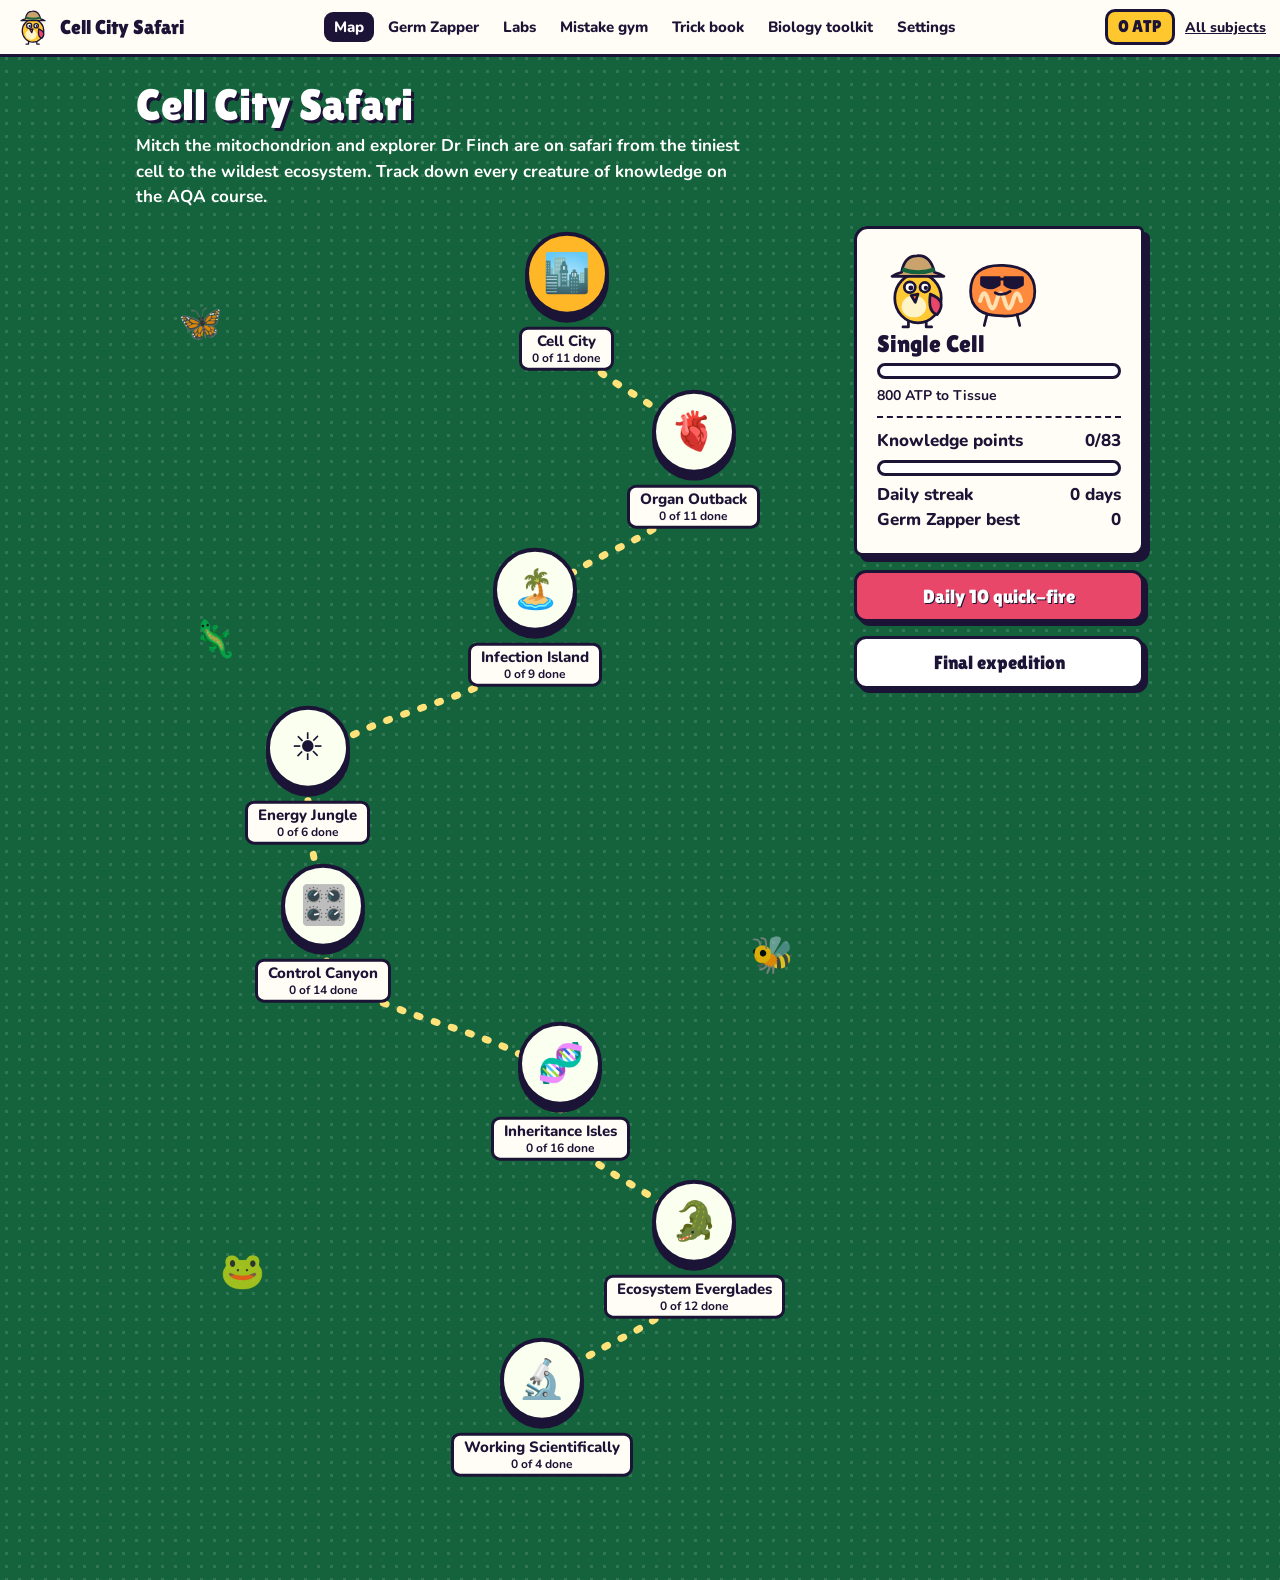
==== biology.html @ f31a61f0 "Add files via upload" ====
<!doctype html>
<html lang="en-GB">
<head>
<meta charset="utf-8">
<meta name="viewport" content="width=device-width,initial-scale=1">
<title>Cell City Safari | GCSE Biology</title>
<link rel="stylesheet" href="assets/game.css">
</head>
<body data-world="biology">
<noscript>This game needs JavaScript switched on.</noscript>
<script src="assets/characters.js"></script>
<script src="assets/engine.js"></script>
<script src="data/biology-config.js"></script>
<script src="data/biology-1.js"></script>
<script src="data/biology-2.js"></script>
<script src="data/biology-3.js"></script>
<script src="data/science-ws.js"></script>
<script src="data/biology-labs.js"></script>
<script>GAME.start();</script>
</body>
</html>
---- assets/game.css ----
/* GCSE Quest: comic-book look. Ink outlines, flat colour, halftone dots. */
@font-face{font-family:"Lilita One";src:url(fonts/lilita.woff2) format("woff2");font-display:swap}
@font-face{font-family:"Patrick Hand";src:url(fonts/patrick.woff2) format("woff2");font-display:swap}
@font-face{font-family:"Nunito";src:url(fonts/nunito.woff2) format("woff2");font-weight:200 1000;font-display:swap}

:root{
  --ink:#1c1436; --paper:#fffdf5; --good:#17a862; --bad:#e23a4e; --gold:#ffc72e;
  --sky:#0a4d68; --sky2:#0e7c86; --accent:#ff6b4a; --accent2:#ffd98e; --dots:rgba(255,255,255,.13); --panel:#fff4d6; --path:#fff4d6; --on-sky:#fff;
  --display:"Lilita One","Trebuchet MS",sans-serif; --hand:"Patrick Hand","Comic Sans MS",cursive; --body:"Nunito","Segoe UI",system-ui,sans-serif;
  --line:3px solid var(--ink);
}
body[data-world=maths]{--sky:#0a4d68;--sky2:#0e7c86;--accent:#ff6b4a;--accent2:#ffd98e;--panel:#fff4d6;--path:#fff4d6}
body[data-world=physics]{--sky:#1b1464;--sky2:#3d2bb0;--accent:#ff5da2;--accent2:#29e7cd;--panel:#eef3ff;--path:#ffd23f;--dots:rgba(255,255,255,.1)}
body[data-world=chemistry]{--sky:#3a1c5c;--sky2:#6a2d8f;--accent:#ff5da2;--accent2:#b8f03c;--panel:#f6ffe6;--path:#b8f03c}
body[data-world=biology]{--sky:#14633c;--sky2:#2b8f4e;--accent:#e8476a;--accent2:#ffb627;--panel:#fbfff0;--path:#ffe27a}

*{box-sizing:border-box}
html{-webkit-text-size-adjust:100%}
body{margin:0;font-family:var(--body);color:var(--ink);font-size:17px;line-height:1.5;min-height:100vh;
  background-color:var(--sky);
  background-image:radial-gradient(var(--dots) 1.6px,transparent 1.8px);background-size:13px 13px}
h1,h2,h3{font-family:var(--display);font-weight:400;line-height:1.1;margin:0}
button,input,select{font:inherit;color:inherit}
button{cursor:pointer}
a{color:inherit}
:focus-visible{outline:4px solid #2c7be5;outline-offset:3px}
sub,sup{line-height:0}

/* top bar */
.bar{position:sticky;top:0;z-index:30;background:var(--paper);border-bottom:var(--line);display:flex;align-items:center;gap:10px;padding:8px 14px;flex-wrap:wrap}
.bar .home{font-family:var(--display);font-size:20px;text-decoration:none;display:flex;gap:8px;align-items:center;white-space:nowrap}
.bar .home svg{width:38px;height:38px}
.bar nav{display:flex;gap:4px;flex-wrap:wrap;flex:1;justify-content:center}
.bar nav a{text-decoration:none;padding:4px 10px;border-radius:9px;font-weight:800;font-size:15px;position:relative}
.bar nav a:hover{background:var(--accent2)}
.bar nav a.on{background:var(--ink);color:#fff}
.count{background:var(--bad);color:#fff;border-radius:99px;font-size:12px;padding:0 6px;margin-left:4px}
.wallet{font-family:var(--display);font-size:17px;background:var(--gold);border:var(--line);border-radius:10px;padding:2px 10px;white-space:nowrap}
.exit{font-weight:800;font-size:14px;white-space:nowrap}

.wrap{max-width:1040px;margin:0 auto;padding:18px 16px 70px}
.sheet{background:var(--paper);border:var(--line);box-shadow:6px 6px 0 var(--ink);border-radius:14px 6px 12px 8px;padding:20px}
.sheet + .sheet{margin-top:18px}
.title{color:var(--on-sky);font-size:clamp(28px,5vw,44px);text-shadow:3px 3px 0 var(--ink);margin:6px 0 4px}
.lead{color:var(--on-sky);font-weight:700;margin:0 0 16px;max-width:62ch}

.btn{font-family:var(--display);font-size:19px;background:var(--accent);color:#fff;border:var(--line);border-radius:12px;padding:9px 20px;box-shadow:4px 4px 0 var(--ink);text-decoration:none;display:inline-block;text-shadow:1px 1px 0 var(--ink)}
.btn:hover{transform:translate(-1px,-1px);box-shadow:5px 5px 0 var(--ink)}
.btn:active{transform:translate(3px,3px);box-shadow:1px 1px 0 var(--ink)}
.btn.alt{background:#fff;color:var(--ink);text-shadow:none}
.btn.small{font-size:16px;padding:5px 14px;box-shadow:3px 3px 0 var(--ink)}
.row{display:flex;gap:12px;flex-wrap:wrap;align-items:center}

/* map */
.mapgrid{display:grid;grid-template-columns:minmax(0,1fr) 290px;gap:20px;align-items:start}
.side{position:sticky;top:76px;display:grid;gap:14px}
.mascots{display:flex;align-items:flex-end;gap:2px}
.mascots svg{width:82px;height:82px}
.rankbar{height:16px;border:var(--line);border-radius:9px;background:#fff;overflow:hidden;margin:6px 0}
.rankbar i{display:block;height:100%;background:var(--accent)}
.statline{display:flex;justify-content:space-between;font-weight:800;gap:10px}
.trail{position:relative}
.trail svg.road{position:absolute;inset:0;width:100%;height:100%;pointer-events:none}
.road path{fill:none;stroke:var(--path);stroke-width:7;stroke-dasharray:3 15;stroke-linecap:round}
.stop{position:absolute;transform:translate(-50%,-50%);display:flex;flex-direction:column;align-items:center;text-decoration:none;width:230px;text-align:center}
.coin{width:84px;height:84px;border-radius:50%;border:4px solid var(--ink);background:var(--panel);display:grid;place-items:center;font-size:38px;box-shadow:0 7px 0 var(--ink);line-height:1}
.stop:hover .coin{transform:translateY(-3px)}
.stop.done .coin{background:var(--gold)}
.stop.next .coin{background:var(--accent2);animation:pulse 1.6s infinite}
.stop.boss .coin{background:var(--accent);width:100px;height:100px;font-size:46px}
@keyframes pulse{50%{transform:scale(1.08)}}
.stop .lab{margin-top:11px;background:var(--paper);border:var(--line);border-radius:9px;padding:2px 10px;font-weight:800;font-size:15px;line-height:1.25}
.stop .lab small{display:block;font-weight:700;font-size:12px}
.stars{color:#c98b00;letter-spacing:1px;font-size:14px;white-space:nowrap}
.decor{position:absolute;font-size:36px;pointer-events:none;opacity:.85}
.tag{display:inline-block;font-size:12px;font-weight:800;border:2px solid var(--ink);border-radius:6px;padding:0 6px;margin:0 3px 0 0;background:#fff;line-height:1.5}
.tag.h{background:#ffd23f}.tag.s{background:#9ee7ff}.tag.r{background:#ffc2dc}

/* comic reader */
.comic{display:grid;gap:14px}
.cpanel{background:var(--panel);border:4px solid var(--ink);box-shadow:5px 5px 0 var(--ink);border-radius:6px 16px 8px 14px;padding:12px;display:flex;gap:10px;align-items:flex-end;
  background-image:radial-gradient(rgba(28,20,54,.09) 1.4px,transparent 1.6px);background-size:9px 9px;animation:pop .22s ease-out}
.cpanel.right{flex-direction:row-reverse}
.cpanel svg.char,.cpanel .char svg{width:88px;height:88px;flex:none}
.char{flex:none;text-align:center;font-family:var(--hand);font-size:14px;line-height:1.1;width:92px}
.bubble{position:relative;flex:1;background:#fff;border:3px solid var(--ink);border-radius:20px;padding:10px 15px;font-family:var(--hand);font-size:22px;line-height:1.28;margin-bottom:20px;min-width:0}
.bubble:after{content:"";position:absolute;left:-14px;bottom:10px;width:20px;height:18px;background:#fff;border-left:3px solid var(--ink);border-bottom:3px solid var(--ink);transform:skewY(30deg) rotate(8deg);border-radius:0 0 0 6px}
.right .bubble:after{left:auto;right:-14px;transform:scaleX(-1) skewY(30deg) rotate(8deg)}
.cpanel.diagram{display:block;background:#fff;text-align:center}
.cpanel.diagram svg{max-width:100%;height:auto;max-height:380px}
.trick{background:var(--accent2);border:4px dashed var(--ink);border-radius:18px;padding:14px 18px;transform:rotate(-.6deg);animation:pop .22s ease-out}
.trick h3{font-size:22px;margin-bottom:4px}
.trick p{margin:0;font-family:var(--hand);font-size:24px;line-height:1.25}
@keyframes pop{from{transform:scale(.94);opacity:0}to{opacity:1}}
.crumbs{color:var(--on-sky);font-weight:800;margin-bottom:6px}
.crumbs a{color:var(--on-sky)}

/* battle */
.arena{display:grid;gap:14px}
.hud{display:flex;justify-content:space-between;align-items:center;gap:10px;flex-wrap:wrap;background:var(--paper);border:var(--line);border-radius:12px;padding:6px 14px;font-weight:800}
.hearts{font-size:22px;letter-spacing:1px;line-height:1}
.combo{font-family:var(--display);color:var(--accent);font-size:19px}
.stage{position:relative;display:flex;justify-content:space-between;align-items:flex-end;padding:8px 20px 8px;border:4px solid var(--ink);border-radius:14px;background:linear-gradient(var(--sky2),var(--sky2) 64%,var(--accent2) 64%);height:150px;overflow:hidden}
.stage svg{width:112px;height:112px}
.hpwrap{position:absolute;right:150px;top:12px;left:150px}
.hpname{font-family:var(--display);color:#fff;text-shadow:2px 2px 0 var(--ink);font-size:17px;text-align:center;white-space:nowrap;overflow:hidden;text-overflow:ellipsis}
.hp{height:14px;background:#fff;border:3px solid var(--ink);border-radius:8px;overflow:hidden}
.hp i{display:block;height:100%;background:var(--bad);transition:width .3s}
.hit{animation:hit .4s}.lunge{animation:lunge .35s}.sad{animation:sad .5s}
@keyframes hit{20%{transform:translateX(12px) rotate(8deg)}60%{transform:translateX(-7px) rotate(-5deg)}}
@keyframes lunge{40%{transform:translateX(60px) scale(1.1)}}
@keyframes sad{30%{transform:translateX(-10px) rotate(-8deg)}70%{transform:translateX(5px)}}
.pow{position:absolute;left:58%;top:30%;font-family:var(--display);color:#fff;background:var(--bad);border:3px solid var(--ink);padding:2px 12px;font-size:26px;transform:rotate(-8deg);animation:boom .6s forwards;clip-path:polygon(0 12%,12% 0,30% 10%,50% 0,70% 8%,92% 0,100% 30%,92% 55%,100% 90%,75% 86%,50% 100%,30% 88%,6% 100%,10% 60%)}
@keyframes boom{from{transform:scale(.4) rotate(-14deg)}40%{transform:scale(1.15) rotate(-6deg)}to{opacity:0;transform:scale(1.1) rotate(-6deg)}}

.qbox{background:var(--paper);border:4px solid var(--ink);box-shadow:5px 5px 0 var(--ink);border-radius:14px;padding:16px}
.prompt{font-weight:800;font-size:20px;line-height:1.35;margin:0 0 12px}
.choices{display:grid;grid-template-columns:1fr 1fr;gap:10px}
.choice{background:#fff;border:var(--line);border-radius:12px;padding:10px 12px;text-align:left;font-weight:700;box-shadow:3px 3px 0 var(--ink);display:flex;gap:9px;align-items:flex-start;min-height:52px}
.choice:hover:not(:disabled){background:var(--accent2)}
.choice:disabled{cursor:default;opacity:.65}
.choice .kb{font-family:var(--display);font-size:14px;background:var(--ink);color:#fff;border-radius:5px;padding:0 6px;flex:none;margin-top:2px}
.choice.right{background:#b8f2cf;opacity:1}.choice.wrong{background:#ffc4cb;opacity:1}
.feedback{margin-top:12px;border-radius:10px;border:var(--line);padding:10px 14px;display:flex;justify-content:space-between;gap:14px;align-items:center;flex-wrap:wrap}
.feedback.ok{background:#d6f8e3}.feedback.no{background:#ffe1e4}
.feedback p{margin:0;flex:1 1 280px}
.feedback b{font-family:var(--display);font-weight:400;font-size:19px;display:block}
.typed{display:flex;gap:8px;align-items:center;flex-wrap:wrap}
.typed input{border:var(--line);border-radius:10px;padding:8px 12px;width:210px;font-weight:800;font-size:20px;background:#fff}
.unit{font-weight:800}
.pairs{display:grid;grid-template-columns:1fr 1fr;gap:10px}
.pairs>div{display:grid;gap:8px;align-content:start}
.tile{background:#fff;border:var(--line);border-radius:10px;padding:8px 11px;font-weight:700;text-align:left;box-shadow:2px 2px 0 var(--ink);min-height:44px}
.tile.sel{background:var(--accent2)}.tile.done{background:#b8f2cf;box-shadow:none;opacity:.7}.tile.oops{animation:sad .4s;background:#ffc4cb}
.bins{display:grid;gap:10px;grid-template-columns:repeat(auto-fit,minmax(130px,1fr))}
.bin{background:var(--panel);border:var(--line);border-radius:12px;padding:10px;font-family:var(--display);font-size:17px;min-height:68px;text-align:center}
.bin:hover{background:var(--accent2)}
.bin small{display:block;font-family:var(--body);font-weight:700;font-size:13px}
.item{font-family:var(--hand);font-size:26px;text-align:center;padding:9px;background:#fff;border:3px dashed var(--ink);border-radius:12px;margin-bottom:12px;animation:pop .2s}
.ordered{min-height:42px;display:grid;gap:5px;margin-bottom:10px;counter-reset:n}
.ordered div{background:#b8f2cf;border:2px solid var(--ink);border-radius:8px;padding:3px 10px;font-weight:700;counter-increment:n}
.ordered div:before{content:counter(n) ". ";font-weight:900}

/* results */
.result{text-align:center}
.bigstars{font-size:58px;letter-spacing:6px;line-height:1.1;color:#e0a100;-webkit-text-stroke:2px var(--ink)}
.bigstars .off{color:#e7e2d0}

/* arcade */
.field{position:relative;height:440px;border:4px solid var(--ink);border-radius:14px;overflow:hidden;background:linear-gradient(var(--sky2),var(--sky));touch-action:manipulation}
.sprite{position:absolute;background:var(--paper);border:var(--line);border-radius:14px;padding:5px 10px;font-weight:800;font-size:15px;line-height:1.2;box-shadow:3px 3px 0 var(--ink);display:flex;gap:6px;align-items:center;max-width:280px;text-align:left}
.sprite i{font-style:normal;font-size:24px}
.sprite:hover{background:var(--accent2)}
.sprite .kb{font-family:var(--display);font-size:13px;background:var(--ink);color:#fff;border-radius:5px;padding:0 5px}
.aprompt{font-weight:800;font-size:19px;line-height:1.3;background:var(--paper);border:4px solid var(--ink);border-radius:12px;padding:10px 14px;min-height:64px}

/* lists */
.grid2{display:grid;grid-template-columns:repeat(auto-fill,minmax(280px,1fr));gap:16px}
.card{background:var(--paper);border:var(--line);box-shadow:4px 4px 0 var(--ink);border-radius:12px 5px 12px 7px;padding:14px;display:block;text-decoration:none}
a.card:hover{background:var(--accent2)}
.card h3{font-size:21px;margin-bottom:3px}
.card p{margin:0;font-size:15px;font-weight:600}
.card .ic{font-size:34px;line-height:1.1}
table.eq{width:100%;border-collapse:collapse;margin:8px 0 14px;font-size:16px}
table.eq td,table.eq th{border-bottom:2px solid var(--ink);padding:6px 8px;text-align:left;vertical-align:top}
.formula{font-weight:900;font-size:17px;white-space:normal}
.note{background:var(--accent2);border:var(--line);border-radius:10px;padding:9px 14px;font-weight:700;margin-bottom:14px}
.album{display:grid;gap:10px;grid-template-columns:repeat(auto-fill,minmax(250px,1fr));margin:10px 0 22px}
.sticker{background:var(--accent2);border:3px dashed var(--ink);border-radius:14px;padding:8px 12px}
.sticker b{display:block;font-size:14px}
.sticker span{font-family:var(--hand);font-size:20px;line-height:1.2;display:block}
.sticker.locked{background:#eee;opacity:.75}
fieldset{border:var(--line);border-radius:12px;margin:0 0 14px;padding:10px 14px}
legend{font-family:var(--display);font-size:19px;padding:0 6px}
.radio{display:block;font-weight:700;padding:3px 0}
textarea{width:100%;height:90px;border:var(--line);border-radius:10px;padding:8px;font-size:13px}

/* labs */
.labbox{display:grid;gap:14px}
.labview{background:#fff;border:var(--line);border-radius:12px;padding:10px;text-align:center;overflow:hidden}
.labview svg{max-width:100%;height:auto}
.slider{display:grid;grid-template-columns:150px 1fr 80px;gap:10px;align-items:center;font-weight:800}
.slider input{width:100%;accent-color:var(--accent)}
.goal{background:var(--accent2);border:var(--line);border-radius:12px;padding:9px 14px;font-weight:800}
.readout{font-family:var(--display);font-size:24px}

/* hub */
.hub{background:var(--ink);min-height:100vh;background-image:none;padding:0}
.hubhead{padding:26px 22px 14px;color:#fff;max-width:1180px;margin:0 auto;display:flex;justify-content:space-between;gap:20px;flex-wrap:wrap;align-items:flex-end}
.hubhead h1{font-size:clamp(46px,9vw,92px);color:var(--gold);text-shadow:5px 5px 0 #e23a4e}
.hubhead p{margin:6px 0 0;font-weight:700;max-width:50ch;font-size:18px}
.spread{max-width:1180px;margin:0 auto;padding:6px 18px 30px;display:grid;grid-template-columns:1fr 1fr;gap:16px}
.world{position:relative;display:flex;flex-direction:column;justify-content:space-between;min-height:320px;padding:20px;border:5px solid #fff;text-decoration:none;color:#fff;overflow:hidden;
  background-image:radial-gradient(rgba(255,255,255,.14) 1.8px,transparent 2px);background-size:14px 14px}
.world:nth-child(1){background-color:#0e7c86;clip-path:polygon(0 0,100% 0,98% 100%,0 97%)}
.world:nth-child(2){background-color:#3d2bb0;clip-path:polygon(2% 0,100% 2%,100% 100%,0 100%)}
.world:nth-child(3){background-color:#6a2d8f;clip-path:polygon(0 3%,98% 0,100% 100%,0 100%)}
.world:nth-child(4){background-color:#2b8f4e;clip-path:polygon(0 0,100% 3%,100% 100%,2% 100%)}
.world:hover .pair{transform:scale(1.05) rotate(-1deg)}
.world.soon{opacity:.72}
.world:focus-visible{outline-offset:-10px;outline-color:var(--gold)}
.world h2{font-size:clamp(30px,4.5vw,46px);text-shadow:3px 3px 0 var(--ink)}
.world .sub{font-family:var(--hand);font-size:23px;line-height:1.2;margin:6px 0 0;max-width:26ch}
.pair{position:absolute;right:12px;bottom:60px;display:flex;align-items:flex-end;transition:transform .15s}
.pair svg{width:clamp(96px,14vw,150px);height:clamp(96px,14vw,150px)}
.wstat{display:flex;gap:14px;font-weight:800;align-items:center;position:relative;flex-wrap:wrap}
.wbar{height:13px;flex:1 1 130px;max-width:230px;background:#fff;border:3px solid var(--ink);border-radius:8px;overflow:hidden}
.wbar i{display:block;height:100%;background:var(--gold)}
.hubfoot{max-width:1180px;margin:0 auto;padding:0 22px 34px;color:#fff;font-weight:600;font-size:15px}
.hubfoot h2{color:var(--gold);font-size:26px;margin:0 0 6px}
.hubfoot ul{margin:6px 0;padding-left:20px;max-width:70ch}

@media (max-width:820px){
  .mapgrid{grid-template-columns:1fr}.side{position:static;grid-row:1;grid-template-columns:1fr 1fr}.side .sheet{grid-column:1/3;padding:12px 14px}.side .mascots{display:none}.side .btn{font-size:16px;padding:8px 6px}
  .stop{width:170px}.coin{width:68px;height:68px;font-size:30px}.stop.boss .coin{width:84px;height:84px;font-size:38px}
  .stop .lab{font-size:13.5px}
  .bar nav{order:3;flex-basis:100%;justify-content:flex-start;flex-wrap:nowrap;overflow-x:auto}
  .bar nav a{white-space:nowrap}
}
@media (max-width:640px){
  body{font-size:16px}
  .choices{grid-template-columns:1fr}
  .spread{grid-template-columns:1fr}
  .bubble{font-size:20px}
  .char{width:64px}.cpanel svg.char,.cpanel .char svg{width:62px;height:62px}
  .pair svg{width:100px;height:100px}
  .slider{grid-template-columns:1fr 70px}.slider label{grid-column:1/3}
  .stage{height:128px}.stage svg{width:88px;height:88px}.hpwrap{left:110px;right:110px}.hpname{text-align:center;font-size:13px}
  .pairs{gap:6px}.tile{padding:6px 8px;font-size:14.5px}
}
@media (prefers-reduced-motion:reduce){
  *{animation:none!important;transition:none!important;scroll-behavior:auto!important}
}
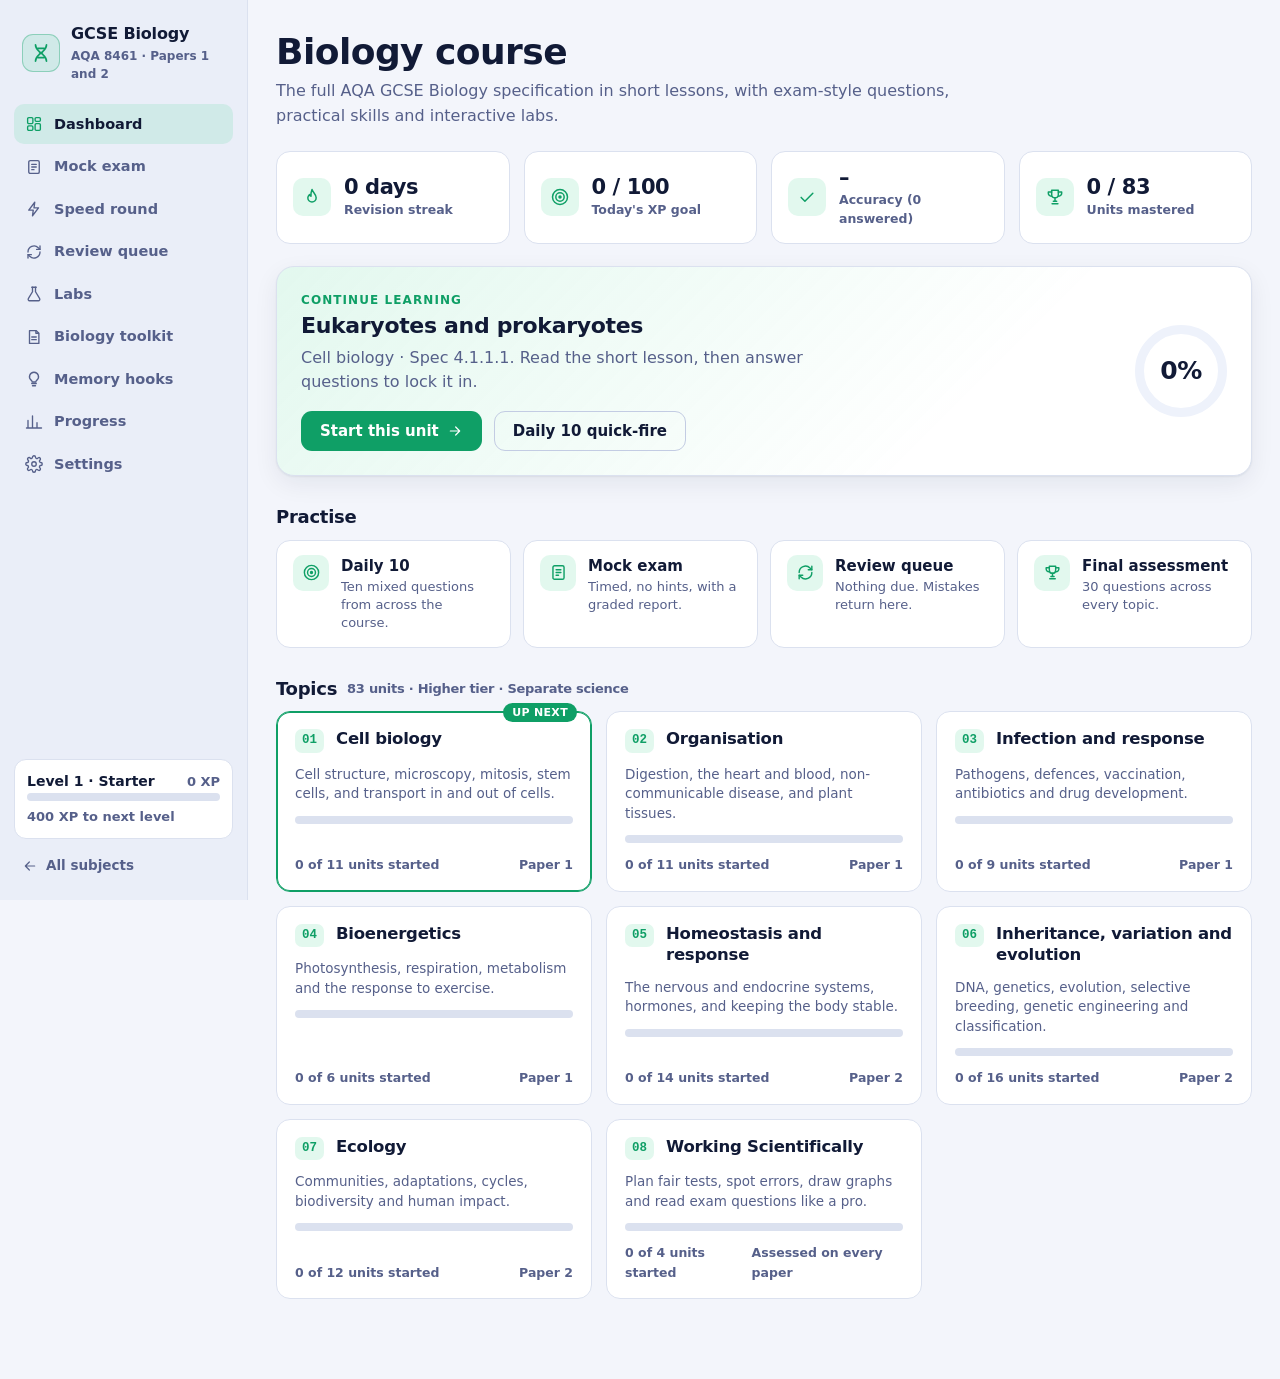
==== commit f46512d2: "Redesign GCSE Quest as a modern exam-revision app for secondary students Replace the cartoon, primar" ====
--- a/biology.html
+++ b/biology.html
@@ -3,12 +3,13 @@
 <head>
 <meta charset="utf-8">
 <meta name="viewport" content="width=device-width,initial-scale=1">
-<title>Cell City Safari | GCSE Biology</title>
+<meta name="color-scheme" content="dark light">
+<title>GCSE Quest</title>
 <link rel="stylesheet" href="assets/game.css">
 </head>
 <body data-world="biology">
 <noscript>This game needs JavaScript switched on.</noscript>
-<script src="assets/characters.js"></script>
+<script src="assets/icons.js"></script>
 <script src="assets/engine.js"></script>
 <script src="data/biology-config.js"></script>
 <script src="data/biology-1.js"></script>
--- a/assets/game.css
+++ b/assets/game.css
@@ -1,233 +1,376 @@
-/* GCSE Quest: comic-book look. Ink outlines, flat colour, halftone dots. */
-@font-face{font-family:"Lilita One";src:url(fonts/lilita.woff2) format("woff2");font-display:swap}
-@font-face{font-family:"Patrick Hand";src:url(fonts/patrick.woff2) format("woff2");font-display:swap}
+/* GCSE Quest: a calm, modern exam-revision interface. Dark by default, light on request or by system setting. */
 @font-face{font-family:"Nunito";src:url(fonts/nunito.woff2) format("woff2");font-weight:200 1000;font-display:swap}
 
 :root{
-  --ink:#1c1436; --paper:#fffdf5; --good:#17a862; --bad:#e23a4e; --gold:#ffc72e;
-  --sky:#0a4d68; --sky2:#0e7c86; --accent:#ff6b4a; --accent2:#ffd98e; --dots:rgba(255,255,255,.13); --panel:#fff4d6; --path:#fff4d6; --on-sky:#fff;
-  --display:"Lilita One","Trebuchet MS",sans-serif; --hand:"Patrick Hand","Comic Sans MS",cursive; --body:"Nunito","Segoe UI",system-ui,sans-serif;
-  --line:3px solid var(--ink);
-}
-body[data-world=maths]{--sky:#0a4d68;--sky2:#0e7c86;--accent:#ff6b4a;--accent2:#ffd98e;--panel:#fff4d6;--path:#fff4d6}
-body[data-world=physics]{--sky:#1b1464;--sky2:#3d2bb0;--accent:#ff5da2;--accent2:#29e7cd;--panel:#eef3ff;--path:#ffd23f;--dots:rgba(255,255,255,.1)}
-body[data-world=chemistry]{--sky:#3a1c5c;--sky2:#6a2d8f;--accent:#ff5da2;--accent2:#b8f03c;--panel:#f6ffe6;--path:#b8f03c}
-body[data-world=biology]{--sky:#14633c;--sky2:#2b8f4e;--accent:#e8476a;--accent2:#ffb627;--panel:#fbfff0;--path:#ffe27a}
+  --bg:#0b1020; --bg2:#0f1630; --surface:#141c38; --surface2:#1b2547; --raised:#222d56;
+  --border:#2a3563; --border2:#37437a; --text:#eaeefb; --muted:#99a3c7; --faint:#6b76a0;
+  --good:#34d399; --good-bg:rgba(52,211,153,.12); --bad:#ff6b7d; --bad-bg:rgba(255,107,125,.12); --gold:#f6c453;
+  --accent:#5b9bff; --accent-ink:#06122e; --accent-soft:rgba(91,155,255,.14);
+  --shadow:0 1px 0 rgba(255,255,255,.04) inset,0 10px 30px rgba(2,6,23,.35);
+  --radius:14px; --radius-s:10px;
+  --line:1px solid var(--border);
+  --ui:system-ui,-apple-system,"Segoe UI",Roboto,"Helvetica Neue",Arial,sans-serif;
+  --mono:ui-monospace,"SF Mono",Menlo,Consolas,monospace;
+  color-scheme:dark;
+}
+@media (prefers-color-scheme:light){
+  :root:not([data-theme=dark]){
+    --bg:#f3f5fb; --bg2:#eaeef8; --surface:#ffffff; --surface2:#f6f8fd; --raised:#eef2fb;
+    --border:#dbe1ef; --border2:#c3cce3; --text:#111a36; --muted:#56608a; --faint:#8791b4;
+    --good:#0f9f6e; --good-bg:rgba(15,159,110,.1); --bad:#d93a52; --bad-bg:rgba(217,58,82,.09); --gold:#c98a00;
+    --accent-ink:#fff; --shadow:0 1px 2px rgba(17,26,54,.06),0 8px 24px rgba(17,26,54,.07);
+    color-scheme:light;
+  }
+}
+:root[data-theme=light]{
+  --bg:#f3f5fb; --bg2:#eaeef8; --surface:#ffffff; --surface2:#f6f8fd; --raised:#eef2fb;
+  --border:#dbe1ef; --border2:#c3cce3; --text:#111a36; --muted:#56608a; --faint:#8791b4;
+  --good:#0f9f6e; --good-bg:rgba(15,159,110,.1); --bad:#d93a52; --bad-bg:rgba(217,58,82,.09); --gold:#c98a00;
+  --accent-ink:#fff; --shadow:0 1px 2px rgba(17,26,54,.06),0 8px 24px rgba(17,26,54,.07);
+  color-scheme:light;
+}
+/* subject accents (tuned per theme for contrast) */
+body[data-world=maths],.w-maths{--accent:#5b9bff;--accent-soft:rgba(91,155,255,.15)}
+body[data-world=physics],.w-physics{--accent:#a58bff;--accent-soft:rgba(165,139,255,.15)}
+body[data-world=chemistry],.w-chemistry{--accent:#ff9f5a;--accent-soft:rgba(255,159,90,.15)}
+body[data-world=biology],.w-biology{--accent:#3fd08f;--accent-soft:rgba(63,208,143,.15)}
+@media (prefers-color-scheme:light){
+  :root:not([data-theme=dark]) body[data-world=maths],:root:not([data-theme=dark]) .w-maths{--accent:#2b6be0}
+  :root:not([data-theme=dark]) body[data-world=physics],:root:not([data-theme=dark]) .w-physics{--accent:#6d4fe0}
+  :root:not([data-theme=dark]) body[data-world=chemistry],:root:not([data-theme=dark]) .w-chemistry{--accent:#d9661a}
+  :root:not([data-theme=dark]) body[data-world=biology],:root:not([data-theme=dark]) .w-biology{--accent:#0f9f66}
+}
+:root[data-theme=light] body[data-world=maths],:root[data-theme=light] .w-maths{--accent:#2b6be0}
+:root[data-theme=light] body[data-world=physics],:root[data-theme=light] .w-physics{--accent:#6d4fe0}
+:root[data-theme=light] body[data-world=chemistry],:root[data-theme=light] .w-chemistry{--accent:#d9661a}
+:root[data-theme=light] body[data-world=biology],:root[data-theme=light] .w-biology{--accent:#0f9f66}
 
 *{box-sizing:border-box}
-html{-webkit-text-size-adjust:100%}
-body{margin:0;font-family:var(--body);color:var(--ink);font-size:17px;line-height:1.5;min-height:100vh;
-  background-color:var(--sky);
-  background-image:radial-gradient(var(--dots) 1.6px,transparent 1.8px);background-size:13px 13px}
-h1,h2,h3{font-family:var(--display);font-weight:400;line-height:1.1;margin:0}
-button,input,select{font:inherit;color:inherit}
+html{-webkit-text-size-adjust:100%;scroll-behavior:smooth}
+body{margin:0;font-family:var(--ui);color:var(--text);font-size:16px;line-height:1.55;min-height:100vh;background:var(--bg)}
+h1,h2,h3,h4{font-weight:700;letter-spacing:-.015em;line-height:1.2;margin:0}
+p{margin:0}
+button,input,select,textarea{font:inherit;color:inherit}
 button{cursor:pointer}
 a{color:inherit}
-:focus-visible{outline:4px solid #2c7be5;outline-offset:3px}
+:focus-visible{outline:3px solid var(--accent);outline-offset:2px;border-radius:6px}
 sub,sup{line-height:0}
-
-/* top bar */
-.bar{position:sticky;top:0;z-index:30;background:var(--paper);border-bottom:var(--line);display:flex;align-items:center;gap:10px;padding:8px 14px;flex-wrap:wrap}
-.bar .home{font-family:var(--display);font-size:20px;text-decoration:none;display:flex;gap:8px;align-items:center;white-space:nowrap}
-.bar .home svg{width:38px;height:38px}
-.bar nav{display:flex;gap:4px;flex-wrap:wrap;flex:1;justify-content:center}
-.bar nav a{text-decoration:none;padding:4px 10px;border-radius:9px;font-weight:800;font-size:15px;position:relative}
-.bar nav a:hover{background:var(--accent2)}
-.bar nav a.on{background:var(--ink);color:#fff}
-.count{background:var(--bad);color:#fff;border-radius:99px;font-size:12px;padding:0 6px;margin-left:4px}
-.wallet{font-family:var(--display);font-size:17px;background:var(--gold);border:var(--line);border-radius:10px;padding:2px 10px;white-space:nowrap}
-.exit{font-weight:800;font-size:14px;white-space:nowrap}
-
-.wrap{max-width:1040px;margin:0 auto;padding:18px 16px 70px}
-.sheet{background:var(--paper);border:var(--line);box-shadow:6px 6px 0 var(--ink);border-radius:14px 6px 12px 8px;padding:20px}
-.sheet + .sheet{margin-top:18px}
-.title{color:var(--on-sky);font-size:clamp(28px,5vw,44px);text-shadow:3px 3px 0 var(--ink);margin:6px 0 4px}
-.lead{color:var(--on-sky);font-weight:700;margin:0 0 16px;max-width:62ch}
-
-.btn{font-family:var(--display);font-size:19px;background:var(--accent);color:#fff;border:var(--line);border-radius:12px;padding:9px 20px;box-shadow:4px 4px 0 var(--ink);text-decoration:none;display:inline-block;text-shadow:1px 1px 0 var(--ink)}
-.btn:hover{transform:translate(-1px,-1px);box-shadow:5px 5px 0 var(--ink)}
-.btn:active{transform:translate(3px,3px);box-shadow:1px 1px 0 var(--ink)}
-.btn.alt{background:#fff;color:var(--ink);text-shadow:none}
-.btn.small{font-size:16px;padding:5px 14px;box-shadow:3px 3px 0 var(--ink)}
+svg{display:block}
+.sr{position:absolute;width:1px;height:1px;overflow:hidden;clip:rect(0 0 0 0);white-space:nowrap}
+
+/* ---------- app shell ---------- */
+.shell{display:grid;grid-template-columns:248px minmax(0,1fr);min-height:100vh}
+.sidebar{position:sticky;top:0;height:100vh;display:flex;flex-direction:column;gap:6px;padding:18px 14px;background:var(--bg2);border-right:var(--line);overflow-y:auto}
+.brand{display:flex;align-items:center;gap:11px;text-decoration:none;padding:4px 8px 14px}
+.brand .mark{width:38px;height:38px;border-radius:11px;background:var(--accent-soft);color:var(--accent);display:grid;place-items:center;flex:none;border:1px solid color-mix(in srgb,var(--accent) 35%,transparent)}
+.brand .mark svg{width:22px;height:22px}
+.brand b{display:block;font-size:16px;letter-spacing:-.01em}
+.brand small{display:block;color:var(--muted);font-size:12px;font-weight:600}
+.sidebar nav{display:grid;gap:2px}
+.navlink{display:flex;align-items:center;gap:11px;padding:9px 11px;border-radius:10px;text-decoration:none;color:var(--muted);font-weight:600;font-size:14.5px;position:relative}
+.navlink svg{width:18px;height:18px;flex:none}
+.navlink:hover{background:var(--surface);color:var(--text)}
+.navlink.on{background:var(--accent-soft);color:var(--text)}
+.navlink.on svg{color:var(--accent)}
+.count{margin-left:auto;background:var(--bad);color:#fff;border-radius:99px;font-size:11.5px;font-weight:700;padding:1px 7px;line-height:1.5}
+.sidefoot{margin-top:auto;display:grid;gap:10px;padding-top:12px}
+.xpcard{background:var(--surface);border:var(--line);border-radius:12px;padding:11px 12px}
+.xpcard .top{display:flex;justify-content:space-between;align-items:baseline;gap:8px;font-size:13px;color:var(--muted);font-weight:600}
+.xpcard .top b{color:var(--text);font-size:14px}
+.sidelink{display:flex;align-items:center;gap:8px;color:var(--muted);text-decoration:none;font-size:13.5px;font-weight:600;padding:6px 8px;border-radius:8px}
+.sidelink:hover{color:var(--text);background:var(--surface)}
+.sidelink svg{width:16px;height:16px}
+.main{min-width:0}
+.wrap{max-width:1080px;margin:0 auto;padding:30px 28px 80px}
+
+/* ---------- primitives ---------- */
+.crumbs{display:flex;gap:8px;flex-wrap:wrap;align-items:center;color:var(--muted);font-size:13.5px;font-weight:600;margin-bottom:10px}
+.crumbs a{text-decoration:none}.crumbs a:hover{color:var(--text);text-decoration:underline}
+.crumbs i{font-style:normal;opacity:.5}
+.title{font-size:clamp(26px,4vw,36px);margin:0 0 6px}
+.lead{color:var(--muted);max-width:68ch;margin:0 0 22px}
+.eyebrow{font-size:12px;letter-spacing:.09em;text-transform:uppercase;font-weight:700;color:var(--accent)}
+.card,.sheet{background:var(--surface);border:var(--line);border-radius:var(--radius);padding:20px;box-shadow:var(--shadow)}
+.sheet+.sheet{margin-top:16px}
+.btn{display:inline-flex;align-items:center;justify-content:center;gap:8px;font-weight:700;font-size:15px;background:var(--accent);color:var(--accent-ink);border:1px solid transparent;border-radius:11px;padding:10px 18px;text-decoration:none;transition:transform .08s,filter .15s,background .15s;line-height:1.2}
+.btn:hover{filter:brightness(1.08)}
+.btn:active{transform:translateY(1px)}
+.btn svg{width:16px;height:16px}
+.btn.alt,.btn.ghost{background:transparent;color:var(--text);border-color:var(--border2)}
+.btn.alt:hover,.btn.ghost:hover{background:var(--surface2);filter:none}
+.btn.small{font-size:13.5px;padding:7px 13px;border-radius:9px}
+.btn:disabled{opacity:.5;cursor:not-allowed}
 .row{display:flex;gap:12px;flex-wrap:wrap;align-items:center}
-
-/* map */
-.mapgrid{display:grid;grid-template-columns:minmax(0,1fr) 290px;gap:20px;align-items:start}
-.side{position:sticky;top:76px;display:grid;gap:14px}
-.mascots{display:flex;align-items:flex-end;gap:2px}
-.mascots svg{width:82px;height:82px}
-.rankbar{height:16px;border:var(--line);border-radius:9px;background:#fff;overflow:hidden;margin:6px 0}
-.rankbar i{display:block;height:100%;background:var(--accent)}
-.statline{display:flex;justify-content:space-between;font-weight:800;gap:10px}
-.trail{position:relative}
-.trail svg.road{position:absolute;inset:0;width:100%;height:100%;pointer-events:none}
-.road path{fill:none;stroke:var(--path);stroke-width:7;stroke-dasharray:3 15;stroke-linecap:round}
-.stop{position:absolute;transform:translate(-50%,-50%);display:flex;flex-direction:column;align-items:center;text-decoration:none;width:230px;text-align:center}
-.coin{width:84px;height:84px;border-radius:50%;border:4px solid var(--ink);background:var(--panel);display:grid;place-items:center;font-size:38px;box-shadow:0 7px 0 var(--ink);line-height:1}
-.stop:hover .coin{transform:translateY(-3px)}
-.stop.done .coin{background:var(--gold)}
-.stop.next .coin{background:var(--accent2);animation:pulse 1.6s infinite}
-.stop.boss .coin{background:var(--accent);width:100px;height:100px;font-size:46px}
-@keyframes pulse{50%{transform:scale(1.08)}}
-.stop .lab{margin-top:11px;background:var(--paper);border:var(--line);border-radius:9px;padding:2px 10px;font-weight:800;font-size:15px;line-height:1.25}
-.stop .lab small{display:block;font-weight:700;font-size:12px}
-.stars{color:#c98b00;letter-spacing:1px;font-size:14px;white-space:nowrap}
-.decor{position:absolute;font-size:36px;pointer-events:none;opacity:.85}
-.tag{display:inline-block;font-size:12px;font-weight:800;border:2px solid var(--ink);border-radius:6px;padding:0 6px;margin:0 3px 0 0;background:#fff;line-height:1.5}
-.tag.h{background:#ffd23f}.tag.s{background:#9ee7ff}.tag.r{background:#ffc2dc}
-
-/* comic reader */
-.comic{display:grid;gap:14px}
-.cpanel{background:var(--panel);border:4px solid var(--ink);box-shadow:5px 5px 0 var(--ink);border-radius:6px 16px 8px 14px;padding:12px;display:flex;gap:10px;align-items:flex-end;
-  background-image:radial-gradient(rgba(28,20,54,.09) 1.4px,transparent 1.6px);background-size:9px 9px;animation:pop .22s ease-out}
-.cpanel.right{flex-direction:row-reverse}
-.cpanel svg.char,.cpanel .char svg{width:88px;height:88px;flex:none}
-.char{flex:none;text-align:center;font-family:var(--hand);font-size:14px;line-height:1.1;width:92px}
-.bubble{position:relative;flex:1;background:#fff;border:3px solid var(--ink);border-radius:20px;padding:10px 15px;font-family:var(--hand);font-size:22px;line-height:1.28;margin-bottom:20px;min-width:0}
-.bubble:after{content:"";position:absolute;left:-14px;bottom:10px;width:20px;height:18px;background:#fff;border-left:3px solid var(--ink);border-bottom:3px solid var(--ink);transform:skewY(30deg) rotate(8deg);border-radius:0 0 0 6px}
-.right .bubble:after{left:auto;right:-14px;transform:scaleX(-1) skewY(30deg) rotate(8deg)}
-.cpanel.diagram{display:block;background:#fff;text-align:center}
-.cpanel.diagram svg{max-width:100%;height:auto;max-height:380px}
-.trick{background:var(--accent2);border:4px dashed var(--ink);border-radius:18px;padding:14px 18px;transform:rotate(-.6deg);animation:pop .22s ease-out}
-.trick h3{font-size:22px;margin-bottom:4px}
-.trick p{margin:0;font-family:var(--hand);font-size:24px;line-height:1.25}
-@keyframes pop{from{transform:scale(.94);opacity:0}to{opacity:1}}
-.crumbs{color:var(--on-sky);font-weight:800;margin-bottom:6px}
-.crumbs a{color:var(--on-sky)}
-
-/* battle */
-.arena{display:grid;gap:14px}
-.hud{display:flex;justify-content:space-between;align-items:center;gap:10px;flex-wrap:wrap;background:var(--paper);border:var(--line);border-radius:12px;padding:6px 14px;font-weight:800}
-.hearts{font-size:22px;letter-spacing:1px;line-height:1}
-.combo{font-family:var(--display);color:var(--accent);font-size:19px}
-.stage{position:relative;display:flex;justify-content:space-between;align-items:flex-end;padding:8px 20px 8px;border:4px solid var(--ink);border-radius:14px;background:linear-gradient(var(--sky2),var(--sky2) 64%,var(--accent2) 64%);height:150px;overflow:hidden}
-.stage svg{width:112px;height:112px}
-.hpwrap{position:absolute;right:150px;top:12px;left:150px}
-.hpname{font-family:var(--display);color:#fff;text-shadow:2px 2px 0 var(--ink);font-size:17px;text-align:center;white-space:nowrap;overflow:hidden;text-overflow:ellipsis}
-.hp{height:14px;background:#fff;border:3px solid var(--ink);border-radius:8px;overflow:hidden}
-.hp i{display:block;height:100%;background:var(--bad);transition:width .3s}
-.hit{animation:hit .4s}.lunge{animation:lunge .35s}.sad{animation:sad .5s}
-@keyframes hit{20%{transform:translateX(12px) rotate(8deg)}60%{transform:translateX(-7px) rotate(-5deg)}}
-@keyframes lunge{40%{transform:translateX(60px) scale(1.1)}}
-@keyframes sad{30%{transform:translateX(-10px) rotate(-8deg)}70%{transform:translateX(5px)}}
-.pow{position:absolute;left:58%;top:30%;font-family:var(--display);color:#fff;background:var(--bad);border:3px solid var(--ink);padding:2px 12px;font-size:26px;transform:rotate(-8deg);animation:boom .6s forwards;clip-path:polygon(0 12%,12% 0,30% 10%,50% 0,70% 8%,92% 0,100% 30%,92% 55%,100% 90%,75% 86%,50% 100%,30% 88%,6% 100%,10% 60%)}
-@keyframes boom{from{transform:scale(.4) rotate(-14deg)}40%{transform:scale(1.15) rotate(-6deg)}to{opacity:0;transform:scale(1.1) rotate(-6deg)}}
-
-.qbox{background:var(--paper);border:4px solid var(--ink);box-shadow:5px 5px 0 var(--ink);border-radius:14px;padding:16px}
-.prompt{font-weight:800;font-size:20px;line-height:1.35;margin:0 0 12px}
+.chip{display:inline-flex;align-items:center;gap:6px;font-size:12.5px;font-weight:700;border:var(--line);background:var(--surface2);border-radius:99px;padding:2px 10px;color:var(--muted);line-height:1.6}
+.chip svg{width:14px;height:14px}
+.chip.accent{color:var(--accent);background:var(--accent-soft);border-color:transparent}
+.tag{display:inline-block;font-size:11.5px;font-weight:700;border-radius:6px;padding:1px 8px;margin:0 5px 0 0;background:var(--surface2);color:var(--muted);border:var(--line);line-height:1.6}
+.tag.h{color:#f6c453;background:rgba(246,196,83,.1);border-color:rgba(246,196,83,.3)}
+.tag.s{color:#5cc8ff;background:rgba(92,200,255,.1);border-color:rgba(92,200,255,.3)}
+.tag.r{color:#ff8fc0;background:rgba(255,143,192,.1);border-color:rgba(255,143,192,.3)}
+:root[data-theme=light] .tag.h{color:#8a6100}:root[data-theme=light] .tag.s{color:#006c9c}:root[data-theme=light] .tag.r{color:#b0285f}
+@media (prefers-color-scheme:light){:root:not([data-theme=dark]) .tag.h{color:#8a6100}:root:not([data-theme=dark]) .tag.s{color:#006c9c}:root:not([data-theme=dark]) .tag.r{color:#b0285f}}
+.track{height:8px;border-radius:99px;background:var(--border);overflow:hidden}
+.track i{display:block;height:100%;border-radius:99px;background:var(--accent);transition:width .5s cubic-bezier(.2,.8,.2,1)}
+.track.good i{background:var(--good)}
+.ring{position:relative;display:grid;place-items:center;flex:none}
+.ring svg{transform:rotate(-90deg)}
+.ring .bg{stroke:var(--raised)}
+.ring .fg{stroke:var(--accent);transition:stroke-dashoffset .6s cubic-bezier(.2,.8,.2,1)}
+.ring b{position:absolute;font-size:inherit;font-weight:700;letter-spacing:-.02em}
+.muted{color:var(--muted)}
+.grid{display:grid;gap:16px}
+.g2{grid-template-columns:repeat(auto-fill,minmax(300px,1fr))}
+.g3{grid-template-columns:repeat(auto-fill,minmax(250px,1fr))}
+.statrow{display:grid;grid-template-columns:repeat(auto-fit,minmax(170px,1fr));gap:14px;margin-bottom:22px}
+.stat{background:var(--surface);border:var(--line);border-radius:var(--radius);padding:14px 16px;display:flex;gap:13px;align-items:center}
+.stat .ic{width:38px;height:38px;border-radius:10px;background:var(--accent-soft);color:var(--accent);display:grid;place-items:center;flex:none}
+.stat .ic svg{width:20px;height:20px}
+.stat b{display:block;font-size:21px;letter-spacing:-.02em;line-height:1.15}
+.stat span{display:block;color:var(--muted);font-size:12.5px;font-weight:600}
+h2.sec{font-size:18px;margin:30px 0 12px;display:flex;align-items:center;gap:10px}
+h2.sec small{font-size:13px;font-weight:600;color:var(--muted)}
+
+/* ---------- dashboard ---------- */
+.hero{display:grid;grid-template-columns:minmax(0,1fr) auto;gap:20px;align-items:center;background:linear-gradient(135deg,var(--accent-soft),transparent 70%),var(--surface);border:var(--line);border-radius:18px;padding:24px;margin-bottom:22px;box-shadow:var(--shadow)}
+.hero h2{font-size:22px;margin:4px 0 6px}
+.hero p{color:var(--muted);max-width:56ch;margin-bottom:16px}
+.topicgrid{display:grid;grid-template-columns:repeat(auto-fill,minmax(310px,1fr));gap:14px}
+.tcard{display:flex;flex-direction:column;gap:12px;background:var(--surface);border:var(--line);border-radius:var(--radius);padding:16px 18px;text-decoration:none;transition:border-color .15s,transform .15s,background .15s;position:relative}
+.tcard:hover{border-color:var(--accent);transform:translateY(-2px);background:var(--surface2)}
+.tcard .hd{display:flex;gap:12px;align-items:flex-start}
+.tcard .num{font-family:var(--mono);font-size:12.5px;color:var(--accent);font-weight:700;background:var(--accent-soft);border-radius:7px;padding:2px 7px;flex:none;margin-top:1px}
+.tcard h3{font-size:16.5px;line-height:1.3}
+.tcard p{font-size:13.5px;color:var(--muted);line-height:1.45}
+.tcard .ft{display:flex;justify-content:space-between;align-items:center;gap:10px;font-size:12.5px;color:var(--muted);font-weight:600;margin-top:auto}
+.tcard.next{border-color:var(--accent);box-shadow:0 0 0 1px var(--accent) inset}
+.tcard .badge{position:absolute;top:-9px;right:14px;background:var(--accent);color:var(--accent-ink);font-size:11px;font-weight:800;border-radius:99px;padding:1px 9px;letter-spacing:.03em}
+.quick{display:grid;grid-template-columns:repeat(auto-fit,minmax(210px,1fr));gap:12px}
+.qlink{display:flex;gap:12px;align-items:flex-start;text-decoration:none;background:var(--surface);border:var(--line);border-radius:var(--radius);padding:14px 16px}
+.qlink:hover{border-color:var(--accent);background:var(--surface2)}
+.qlink .ic{width:36px;height:36px;border-radius:10px;background:var(--accent-soft);color:var(--accent);display:grid;place-items:center;flex:none}
+.qlink .ic svg{width:19px;height:19px}
+.qlink b{display:block;font-size:15px}
+.qlink span{font-size:13px;color:var(--muted);line-height:1.4;display:block}
+
+/* ---------- topic page ---------- */
+.units{display:grid;gap:8px}
+.unit{display:grid;grid-template-columns:40px minmax(0,1fr) auto;gap:14px;align-items:center;background:var(--surface);border:var(--line);border-radius:12px;padding:12px 16px;text-decoration:none}
+.unit:hover{border-color:var(--accent);background:var(--surface2)}
+.unit .n{width:34px;height:34px;border-radius:50%;border:2px solid var(--border2);display:grid;place-items:center;font-size:13px;font-weight:700;color:var(--muted);font-family:var(--mono)}
+.unit.m1 .n{border-color:var(--gold);color:var(--gold)}
+.unit.m2 .n{border-color:var(--accent);color:var(--accent)}
+.unit.m3 .n{background:var(--good);border-color:var(--good);color:#06231a}
+.unit.m3 .n svg{width:17px;height:17px}
+.unit b{display:block;font-size:15.5px;line-height:1.3}
+.unit .meta{display:flex;gap:6px;flex-wrap:wrap;margin-top:3px;align-items:center}
+.unit .state{font-size:12.5px;font-weight:700;color:var(--muted);white-space:nowrap;text-align:right}
+.unit.m3 .state{color:var(--good)}.unit.m2 .state{color:var(--accent)}.unit.m1 .state{color:var(--gold)}
+.unit.next{border-color:var(--accent);box-shadow:0 0 0 1px var(--accent) inset}
+.unit.test{border-style:dashed;border-color:var(--border2)}
+.unit.test .n{border-radius:10px}
+
+/* ---------- lesson ---------- */
+.lesson{display:grid;gap:14px;max-width:820px}
+.point{display:grid;grid-template-columns:34px minmax(0,1fr);gap:14px;align-items:start;background:var(--surface);border:var(--line);border-radius:12px;padding:14px 16px;animation:rise .3s ease both}
+.point .who{font-family:var(--mono);font-size:12.5px;font-weight:700;color:var(--accent);padding-top:4px}
+.point .say{font-size:16.5px;line-height:1.6}
+.figure{background:#fff;border:var(--line);border-radius:12px;padding:12px;text-align:center;animation:rise .3s ease both}
+.figure svg{max-width:100%;height:auto;max-height:380px;margin:0 auto}
+.figure figcaption{font-size:12px;color:#56608a;font-weight:700;letter-spacing:.06em;text-transform:uppercase;margin-bottom:6px}
+.hook{background:linear-gradient(135deg,var(--accent-soft),transparent),var(--surface);border:1px solid color-mix(in srgb,var(--accent) 45%,transparent);border-radius:12px;padding:15px 18px;animation:rise .3s ease both}
+.hook h3{font-size:12px;text-transform:uppercase;letter-spacing:.09em;color:var(--accent);margin-bottom:5px;display:flex;gap:8px;align-items:center}
+.hook h3 svg{width:16px;height:16px}
+.hook p{font-size:17px;line-height:1.55}
+.lessonbar{position:sticky;bottom:0;margin-top:6px;padding:14px 0;background:linear-gradient(transparent,var(--bg) 40%);display:flex;gap:12px;flex-wrap:wrap}
+@keyframes rise{from{opacity:0;transform:translateY(8px)}to{opacity:1;transform:none}}
+
+/* ---------- practice ---------- */
+.session{max-width:820px}
+.statusbar{display:grid;grid-template-columns:minmax(0,1fr) auto;gap:14px;align-items:center;margin-bottom:14px}
+.statusbar .meta{display:flex;gap:14px;align-items:center;flex-wrap:wrap;justify-content:flex-end;font-size:13.5px;font-weight:700;color:var(--muted)}
+.statusbar .meta b{color:var(--text)}
+.pips{display:inline-flex;gap:5px;align-items:center}
+.pips i{width:9px;height:9px;border-radius:50%;background:var(--accent)}
+.pips i.off{background:var(--raised)}
+.streak{color:var(--gold);display:inline-flex;gap:4px;align-items:center}
+.streak svg{width:15px;height:15px}
+.qcard{background:var(--surface);border:var(--line);border-radius:16px;padding:24px;box-shadow:var(--shadow);transition:border-color .2s}
+.qcard.flash-ok{border-color:var(--good)}.qcard.flash-no{border-color:var(--bad);animation:shake .35s}
+@keyframes shake{20%{transform:translateX(-6px)}50%{transform:translateX(5px)}80%{transform:translateX(-3px)}}
+.qlabel{display:flex;justify-content:space-between;gap:10px;align-items:center;font-size:12px;font-weight:800;letter-spacing:.08em;text-transform:uppercase;color:var(--muted);margin-bottom:12px}
+.prompt{font-weight:600;font-size:19px;line-height:1.5;margin:0 0 18px}
 .choices{display:grid;grid-template-columns:1fr 1fr;gap:10px}
-.choice{background:#fff;border:var(--line);border-radius:12px;padding:10px 12px;text-align:left;font-weight:700;box-shadow:3px 3px 0 var(--ink);display:flex;gap:9px;align-items:flex-start;min-height:52px}
-.choice:hover:not(:disabled){background:var(--accent2)}
-.choice:disabled{cursor:default;opacity:.65}
-.choice .kb{font-family:var(--display);font-size:14px;background:var(--ink);color:#fff;border-radius:5px;padding:0 6px;flex:none;margin-top:2px}
-.choice.right{background:#b8f2cf;opacity:1}.choice.wrong{background:#ffc4cb;opacity:1}
-.feedback{margin-top:12px;border-radius:10px;border:var(--line);padding:10px 14px;display:flex;justify-content:space-between;gap:14px;align-items:center;flex-wrap:wrap}
-.feedback.ok{background:#d6f8e3}.feedback.no{background:#ffe1e4}
-.feedback p{margin:0;flex:1 1 280px}
-.feedback b{font-family:var(--display);font-weight:400;font-size:19px;display:block}
-.typed{display:flex;gap:8px;align-items:center;flex-wrap:wrap}
-.typed input{border:var(--line);border-radius:10px;padding:8px 12px;width:210px;font-weight:800;font-size:20px;background:#fff}
-.unit{font-weight:800}
-.pairs{display:grid;grid-template-columns:1fr 1fr;gap:10px}
+.choice{background:var(--surface2);border:1px solid var(--border2);border-radius:12px;padding:12px 14px;text-align:left;font-weight:600;display:flex;gap:11px;align-items:flex-start;min-height:54px;line-height:1.4;transition:border-color .12s,background .12s}
+.choice:hover:not(:disabled){border-color:var(--accent);background:var(--accent-soft)}
+.choice:disabled{cursor:default}
+.choice .kb{font-family:var(--mono);font-size:12px;background:var(--raised);color:var(--muted);border-radius:6px;padding:1px 7px;flex:none;margin-top:2px;font-weight:700}
+.choice.right{background:var(--good-bg);border-color:var(--good)}
+.choice.right .kb{background:var(--good);color:#06231a}
+.choice.wrong{background:var(--bad-bg);border-color:var(--bad)}
+.choice.wrong .kb{background:var(--bad);color:#fff}
+.choice.picked{border-color:var(--accent);background:var(--accent-soft)}
+.feedback{margin-top:16px;border-radius:12px;border:1px solid;padding:14px 16px;display:flex;justify-content:space-between;gap:16px;align-items:center;flex-wrap:wrap;animation:rise .25s ease both}
+.feedback.ok{background:var(--good-bg);border-color:var(--good)}
+.feedback.no{background:var(--bad-bg);border-color:var(--bad)}
+.feedback p{flex:1 1 300px;font-size:15px;line-height:1.55}
+.feedback b{display:flex;gap:7px;align-items:center;font-size:15.5px;margin-bottom:3px}
+.feedback.ok b{color:var(--good)}.feedback.no b{color:var(--bad)}
+.feedback b svg{width:18px;height:18px}
+.typed{display:flex;gap:10px;align-items:center;flex-wrap:wrap}
+.typed input,.field{border:1px solid var(--border2);border-radius:11px;padding:11px 14px;width:230px;max-width:100%;font-weight:600;font-size:18px;background:var(--bg2);font-family:var(--mono)}
+.typed input:focus,.field:focus{outline:none;border-color:var(--accent);box-shadow:0 0 0 3px var(--accent-soft)}
+.unit-lab{font-weight:600;color:var(--muted)}
+.pairs{display:grid;grid-template-columns:1fr 1fr;gap:12px}
 .pairs>div{display:grid;gap:8px;align-content:start}
-.tile{background:#fff;border:var(--line);border-radius:10px;padding:8px 11px;font-weight:700;text-align:left;box-shadow:2px 2px 0 var(--ink);min-height:44px}
-.tile.sel{background:var(--accent2)}.tile.done{background:#b8f2cf;box-shadow:none;opacity:.7}.tile.oops{animation:sad .4s;background:#ffc4cb}
-.bins{display:grid;gap:10px;grid-template-columns:repeat(auto-fit,minmax(130px,1fr))}
-.bin{background:var(--panel);border:var(--line);border-radius:12px;padding:10px;font-family:var(--display);font-size:17px;min-height:68px;text-align:center}
-.bin:hover{background:var(--accent2)}
-.bin small{display:block;font-family:var(--body);font-weight:700;font-size:13px}
-.item{font-family:var(--hand);font-size:26px;text-align:center;padding:9px;background:#fff;border:3px dashed var(--ink);border-radius:12px;margin-bottom:12px;animation:pop .2s}
-.ordered{min-height:42px;display:grid;gap:5px;margin-bottom:10px;counter-reset:n}
-.ordered div{background:#b8f2cf;border:2px solid var(--ink);border-radius:8px;padding:3px 10px;font-weight:700;counter-increment:n}
-.ordered div:before{content:counter(n) ". ";font-weight:900}
+.tile{background:var(--surface2);border:1px solid var(--border2);border-radius:10px;padding:10px 13px;font-weight:600;text-align:left;min-height:46px;line-height:1.4}
+.tile:hover:not(:disabled){border-color:var(--accent)}
+.tile.sel{background:var(--accent-soft);border-color:var(--accent)}
+.tile.done{background:var(--good-bg);border-color:var(--good);opacity:.8}
+.tile.oops{animation:shake .35s;background:var(--bad-bg);border-color:var(--bad)}
+.bins{display:grid;gap:10px;grid-template-columns:repeat(auto-fit,minmax(140px,1fr))}
+.bin{background:var(--surface2);border:1px solid var(--border2);border-radius:12px;padding:12px;font-weight:700;min-height:72px;text-align:center}
+.bin:hover{border-color:var(--accent);background:var(--accent-soft)}
+.bin.sad{animation:shake .35s;background:var(--bad-bg);border-color:var(--bad)}
+.bin small{display:block;font-family:var(--mono);font-weight:600;font-size:12px;color:var(--faint);margin-top:2px}
+.item{font-size:21px;font-weight:700;text-align:center;padding:14px;background:var(--bg2);border:1px dashed var(--border2);border-radius:12px;margin-bottom:14px;animation:rise .2s ease both}
+.ordered{min-height:44px;display:grid;gap:6px;margin-bottom:12px;counter-reset:n}
+.ordered div{background:var(--good-bg);border:1px solid var(--good);border-radius:9px;padding:6px 12px;font-weight:600;counter-increment:n}
+.ordered div:before{content:counter(n) ". ";font-family:var(--mono);font-weight:700;color:var(--good)}
 
 /* results */
-.result{text-align:center}
-.bigstars{font-size:58px;letter-spacing:6px;line-height:1.1;color:#e0a100;-webkit-text-stroke:2px var(--ink)}
-.bigstars .off{color:#e7e2d0}
-
-/* arcade */
-.field{position:relative;height:440px;border:4px solid var(--ink);border-radius:14px;overflow:hidden;background:linear-gradient(var(--sky2),var(--sky));touch-action:manipulation}
-.sprite{position:absolute;background:var(--paper);border:var(--line);border-radius:14px;padding:5px 10px;font-weight:800;font-size:15px;line-height:1.2;box-shadow:3px 3px 0 var(--ink);display:flex;gap:6px;align-items:center;max-width:280px;text-align:left}
-.sprite i{font-style:normal;font-size:24px}
-.sprite:hover{background:var(--accent2)}
-.sprite .kb{font-family:var(--display);font-size:13px;background:var(--ink);color:#fff;border-radius:5px;padding:0 5px}
-.aprompt{font-weight:800;font-size:19px;line-height:1.3;background:var(--paper);border:4px solid var(--ink);border-radius:12px;padding:10px 14px;min-height:64px}
-
-/* lists */
-.grid2{display:grid;grid-template-columns:repeat(auto-fill,minmax(280px,1fr));gap:16px}
-.card{background:var(--paper);border:var(--line);box-shadow:4px 4px 0 var(--ink);border-radius:12px 5px 12px 7px;padding:14px;display:block;text-decoration:none}
-a.card:hover{background:var(--accent2)}
-.card h3{font-size:21px;margin-bottom:3px}
-.card p{margin:0;font-size:15px;font-weight:600}
-.card .ic{font-size:34px;line-height:1.1}
-table.eq{width:100%;border-collapse:collapse;margin:8px 0 14px;font-size:16px}
-table.eq td,table.eq th{border-bottom:2px solid var(--ink);padding:6px 8px;text-align:left;vertical-align:top}
-.formula{font-weight:900;font-size:17px;white-space:normal}
-.note{background:var(--accent2);border:var(--line);border-radius:10px;padding:9px 14px;font-weight:700;margin-bottom:14px}
-.album{display:grid;gap:10px;grid-template-columns:repeat(auto-fill,minmax(250px,1fr));margin:10px 0 22px}
-.sticker{background:var(--accent2);border:3px dashed var(--ink);border-radius:14px;padding:8px 12px}
-.sticker b{display:block;font-size:14px}
-.sticker span{font-family:var(--hand);font-size:20px;line-height:1.2;display:block}
-.sticker.locked{background:#eee;opacity:.75}
-fieldset{border:var(--line);border-radius:12px;margin:0 0 14px;padding:10px 14px}
-legend{font-family:var(--display);font-size:19px;padding:0 6px}
-.radio{display:block;font-weight:700;padding:3px 0}
-textarea{width:100%;height:90px;border:var(--line);border-radius:10px;padding:8px;font-size:13px}
-
-/* labs */
+.result{max-width:640px;margin:20px auto;text-align:center;padding:34px 28px}
+.result h1{font-size:28px;margin:14px 0 4px}
+.result .ring{margin:0 auto}
+.result .sub{color:var(--muted);margin-bottom:18px}
+.breakdown{display:grid;grid-template-columns:repeat(auto-fit,minmax(120px,1fr));gap:10px;margin:18px 0 22px;text-align:center}
+.breakdown div{background:var(--surface2);border:var(--line);border-radius:12px;padding:11px 8px}
+.breakdown b{display:block;font-size:20px;letter-spacing:-.02em}
+.breakdown span{font-size:12px;color:var(--muted);font-weight:600}
+.levelup{display:inline-flex;gap:8px;align-items:center;background:var(--accent-soft);color:var(--accent);border-radius:99px;padding:5px 14px;font-weight:700;font-size:14px;margin-bottom:10px}
+.review{text-align:left;display:grid;gap:10px;margin-top:20px}
+.review .it{border:var(--line);border-radius:12px;padding:12px 14px;background:var(--surface2)}
+.review .it.bad{border-color:var(--bad)}
+.review .it small{display:block;color:var(--muted);font-size:12px;font-weight:700;text-transform:uppercase;letter-spacing:.06em;margin-bottom:3px}
+.review .it p{font-size:14.5px}
+.review .it .ans{color:var(--good);font-weight:700}
+
+/* speed round */
+.speed .qcard{min-height:250px}
+.timer{height:6px;border-radius:99px;background:var(--raised);overflow:hidden;margin-bottom:14px}
+.timer i{display:block;height:100%;background:var(--accent);transition:width .25s linear}
+.timer.low i{background:var(--bad)}
+
+/* mock exam */
+.presets{display:grid;grid-template-columns:repeat(auto-fit,minmax(220px,1fr));gap:12px;margin:16px 0}
+.preset{text-align:left;background:var(--surface2);border:1px solid var(--border2);border-radius:13px;padding:14px 16px}
+.preset:hover,.preset.on{border-color:var(--accent);background:var(--accent-soft)}
+.preset b{display:block;font-size:16px}.preset span{display:block;font-size:13px;color:var(--muted)}
+.clock{font-family:var(--mono);font-weight:700;font-size:15px;color:var(--text)}
+.clock.low{color:var(--bad)}
+select.field{font-family:var(--ui);font-size:15px;width:auto;padding:9px 12px}
+
+/* tables, lists */
+table.eq{width:100%;border-collapse:collapse;margin:6px 0 18px;font-size:15px}
+table.eq td,table.eq th{border-bottom:var(--line);padding:9px 10px;text-align:left;vertical-align:top}
+table.eq tr:last-child td{border-bottom:0}
+.formula{font-weight:700;font-family:var(--mono);font-size:14.5px;color:var(--accent)}
+.note{background:var(--accent-soft);border:1px solid color-mix(in srgb,var(--accent) 30%,transparent);border-radius:10px;padding:11px 14px;font-size:14.5px;margin-bottom:18px;line-height:1.5}
+.album{display:grid;gap:10px;grid-template-columns:repeat(auto-fill,minmax(260px,1fr));margin:8px 0 24px}
+.sticker{background:var(--surface2);border:var(--line);border-left:3px solid var(--accent);border-radius:10px;padding:10px 14px;text-decoration:none}
+.sticker b{display:block;font-size:13px;color:var(--muted);margin-bottom:2px}
+.sticker span{display:block;font-size:14.5px;line-height:1.45}
+.sticker.locked{opacity:.55;border-left-color:var(--border2)}
+fieldset{border:var(--line);border-radius:12px;margin:0 0 16px;padding:12px 16px 14px;background:var(--surface)}
+legend{font-weight:700;font-size:14px;padding:0 8px;color:var(--muted)}
+.radio{display:flex;gap:9px;align-items:flex-start;font-weight:600;padding:4px 0}
+.radio input{accent-color:var(--accent);margin-top:5px}
+textarea{width:100%;height:90px;border:1px solid var(--border2);border-radius:10px;padding:9px;font-size:12px;background:var(--bg2);font-family:var(--mono)}
+.heat{display:grid;gap:10px}
+.heatrow{display:grid;grid-template-columns:minmax(150px,1.2fr) minmax(0,2fr) 64px 64px;gap:14px;align-items:center;font-size:14px;padding:6px 0;border-bottom:var(--line)}
+.heatrow:last-child{border:0}
+.heatrow a{font-weight:600;text-decoration:none}.heatrow a:hover{color:var(--accent)}
+.heatrow .v{text-align:right;font-family:var(--mono);font-size:13px;color:var(--muted)}
+.heatrow.hd{font-size:11.5px;font-weight:800;text-transform:uppercase;letter-spacing:.07em;color:var(--faint)}
+.badges{display:grid;grid-template-columns:repeat(auto-fill,minmax(200px,1fr));gap:12px}
+.bdg{display:flex;gap:12px;align-items:center;border:var(--line);border-radius:12px;padding:12px 14px;background:var(--surface2)}
+.bdg .ic{width:38px;height:38px;border-radius:50%;display:grid;place-items:center;background:var(--raised);color:var(--faint);flex:none}
+.bdg .ic svg{width:19px;height:19px}
+.bdg b{display:block;font-size:14px}.bdg span{font-size:12.5px;color:var(--muted);line-height:1.35;display:block}
+.bdg.got .ic{background:rgba(246,196,83,.16);color:var(--gold)}
+.bdg:not(.got){opacity:.6}
+.spark{display:flex;gap:6px;align-items:flex-end;height:90px;margin-top:8px}
+.spark div{flex:1;max-width:64px;background:var(--accent);border-radius:5px 5px 0 0;min-height:4px;position:relative;opacity:.85}
+.spark div span{position:absolute;top:-18px;left:50%;transform:translateX(-50%);font-size:11px;font-weight:700;color:var(--muted)}
+.toast{position:fixed;right:18px;bottom:18px;z-index:50;background:var(--raised);border:1px solid var(--gold);border-radius:12px;padding:12px 16px;box-shadow:var(--shadow);display:flex;gap:11px;align-items:center;animation:rise .3s ease both;max-width:320px}
+.toast svg{width:22px;height:22px;color:var(--gold);flex:none}
+.toast b{display:block;font-size:14px}.toast span{font-size:12.5px;color:var(--muted)}
+
+/* labs (shared with the lab scripts) */
 .labbox{display:grid;gap:14px}
-.labview{background:#fff;border:var(--line);border-radius:12px;padding:10px;text-align:center;overflow:hidden}
-.labview svg{max-width:100%;height:auto}
-.slider{display:grid;grid-template-columns:150px 1fr 80px;gap:10px;align-items:center;font-weight:800}
+.labview{background:#fff;border:var(--line);border-radius:12px;padding:10px;text-align:center;overflow:hidden;color:#111a36}
+.labview svg{max-width:100%;height:auto;margin:0 auto}
+.slider{display:grid;grid-template-columns:150px 1fr 90px;gap:12px;align-items:center;font-weight:600;font-size:14.5px}
 .slider input{width:100%;accent-color:var(--accent)}
-.goal{background:var(--accent2);border:var(--line);border-radius:12px;padding:9px 14px;font-weight:800}
-.readout{font-family:var(--display);font-size:24px}
-
-/* hub */
-.hub{background:var(--ink);min-height:100vh;background-image:none;padding:0}
-.hubhead{padding:26px 22px 14px;color:#fff;max-width:1180px;margin:0 auto;display:flex;justify-content:space-between;gap:20px;flex-wrap:wrap;align-items:flex-end}
-.hubhead h1{font-size:clamp(46px,9vw,92px);color:var(--gold);text-shadow:5px 5px 0 #e23a4e}
-.hubhead p{margin:6px 0 0;font-weight:700;max-width:50ch;font-size:18px}
-.spread{max-width:1180px;margin:0 auto;padding:6px 18px 30px;display:grid;grid-template-columns:1fr 1fr;gap:16px}
-.world{position:relative;display:flex;flex-direction:column;justify-content:space-between;min-height:320px;padding:20px;border:5px solid #fff;text-decoration:none;color:#fff;overflow:hidden;
-  background-image:radial-gradient(rgba(255,255,255,.14) 1.8px,transparent 2px);background-size:14px 14px}
-.world:nth-child(1){background-color:#0e7c86;clip-path:polygon(0 0,100% 0,98% 100%,0 97%)}
-.world:nth-child(2){background-color:#3d2bb0;clip-path:polygon(2% 0,100% 2%,100% 100%,0 100%)}
-.world:nth-child(3){background-color:#6a2d8f;clip-path:polygon(0 3%,98% 0,100% 100%,0 100%)}
-.world:nth-child(4){background-color:#2b8f4e;clip-path:polygon(0 0,100% 3%,100% 100%,2% 100%)}
-.world:hover .pair{transform:scale(1.05) rotate(-1deg)}
-.world.soon{opacity:.72}
-.world:focus-visible{outline-offset:-10px;outline-color:var(--gold)}
-.world h2{font-size:clamp(30px,4.5vw,46px);text-shadow:3px 3px 0 var(--ink)}
-.world .sub{font-family:var(--hand);font-size:23px;line-height:1.2;margin:6px 0 0;max-width:26ch}
-.pair{position:absolute;right:12px;bottom:60px;display:flex;align-items:flex-end;transition:transform .15s}
-.pair svg{width:clamp(96px,14vw,150px);height:clamp(96px,14vw,150px)}
-.wstat{display:flex;gap:14px;font-weight:800;align-items:center;position:relative;flex-wrap:wrap}
-.wbar{height:13px;flex:1 1 130px;max-width:230px;background:#fff;border:3px solid var(--ink);border-radius:8px;overflow:hidden}
-.wbar i{display:block;height:100%;background:var(--gold)}
-.hubfoot{max-width:1180px;margin:0 auto;padding:0 22px 34px;color:#fff;font-weight:600;font-size:15px}
-.hubfoot h2{color:var(--gold);font-size:26px;margin:0 0 6px}
-.hubfoot ul{margin:6px 0;padding-left:20px;max-width:70ch}
-
-@media (max-width:820px){
-  .mapgrid{grid-template-columns:1fr}.side{position:static;grid-row:1;grid-template-columns:1fr 1fr}.side .sheet{grid-column:1/3;padding:12px 14px}.side .mascots{display:none}.side .btn{font-size:16px;padding:8px 6px}
-  .stop{width:170px}.coin{width:68px;height:68px;font-size:30px}.stop.boss .coin{width:84px;height:84px;font-size:38px}
-  .stop .lab{font-size:13.5px}
-  .bar nav{order:3;flex-basis:100%;justify-content:flex-start;flex-wrap:nowrap;overflow-x:auto}
-  .bar nav a{white-space:nowrap}
+.slider span{font-family:var(--mono);font-size:13.5px;color:var(--muted)}
+.goal{background:var(--accent-soft);border:1px solid color-mix(in srgb,var(--accent) 35%,transparent);border-radius:11px;padding:11px 15px;font-weight:600}
+.readout{font-family:var(--mono);font-size:17px;font-weight:700;color:var(--text)}
+.labbox select,.labbox input[type=text],.labbox input:not([type]){background:var(--bg2);border:1px solid var(--border2);border-radius:8px;padding:6px 10px}
+.labbox .choice{background:var(--surface2);color:var(--text)}
+
+/* ---------- hub ---------- */
+.hub{background:radial-gradient(1200px 500px at 15% -10%,rgba(91,155,255,.16),transparent 60%),radial-gradient(900px 500px at 100% 0,rgba(165,139,255,.12),transparent 60%),var(--bg)}
+.hubwrap{max-width:1120px;margin:0 auto;padding:34px 24px 60px}
+.hubnav{display:flex;justify-content:space-between;align-items:center;gap:16px;flex-wrap:wrap;margin-bottom:46px}
+.logo{display:flex;align-items:center;gap:11px;font-weight:800;font-size:19px;letter-spacing:-.02em}
+.logo i{width:34px;height:34px;border-radius:10px;background:linear-gradient(135deg,#5b9bff,#a58bff);display:grid;place-items:center;color:#fff;font-style:normal;font-size:13px;font-weight:800;letter-spacing:0}
+.hubstats{display:flex;gap:10px;flex-wrap:wrap}
+.hubhero h1{font-size:clamp(34px,6vw,58px);letter-spacing:-.035em;line-height:1.05;max-width:16ch;margin-bottom:14px}
+.hubhero h1 em{font-style:normal;background:linear-gradient(90deg,#5b9bff,#a58bff 55%,#ff9f5a);-webkit-background-clip:text;background-clip:text;color:transparent}
+.hubhero p{color:var(--muted);font-size:18px;max-width:58ch;margin-bottom:34px}
+.subjects{display:grid;grid-template-columns:repeat(auto-fit,minmax(250px,1fr));gap:16px}
+.subj{display:flex;flex-direction:column;gap:14px;background:var(--surface);border:var(--line);border-radius:18px;padding:20px;text-decoration:none;position:relative;overflow:hidden;transition:transform .15s,border-color .15s}
+.subj:before{content:"";position:absolute;inset:0 0 auto 0;height:3px;background:var(--accent)}
+.subj:hover{transform:translateY(-3px);border-color:var(--accent)}
+.subj .mark{width:46px;height:46px;border-radius:13px;background:var(--accent-soft);color:var(--accent);display:grid;place-items:center}
+.subj .mark svg{width:26px;height:26px}
+.subj h2{font-size:23px}
+.subj .spec{font-size:12.5px;font-weight:700;color:var(--muted);letter-spacing:.02em}
+.subj p{font-size:14px;color:var(--muted);line-height:1.5}
+.subj .foot{margin-top:auto;display:flex;align-items:center;gap:12px;font-size:12.5px;color:var(--muted);font-weight:600}
+.subj .foot .track{flex:1}
+.hubfoot{margin-top:44px;color:var(--muted);font-size:13.5px;max-width:78ch;line-height:1.6;display:grid;gap:10px}
+.hubfoot h2{color:var(--text);font-size:16px}
+.hubfoot ul{margin:0;padding-left:18px;display:grid;gap:4px}
+
+/* ---------- responsive ---------- */
+@media (max-width:900px){
+  .shell{grid-template-columns:minmax(0,1fr);grid-template-rows:auto 1fr}
+  .sidebar{position:sticky;z-index:20;height:auto;flex-direction:row;flex-wrap:wrap;align-items:center;gap:6px 10px;padding:10px 14px;border-right:0;border-bottom:var(--line);overflow:visible}
+  .brand{padding:0}.brand small{display:none}
+  .sidebar{min-width:0;max-width:100vw}
+  .sidebar nav{order:3;flex-basis:100%;min-width:0;max-width:100%;display:flex;overflow-x:auto;gap:4px;padding-bottom:2px;scrollbar-width:none}
+  .navlink{white-space:nowrap;padding:7px 11px;flex:none}
+  .sidefoot{margin:0 0 0 auto;flex-direction:row;align-items:center;padding:0}
+  .xpcard{display:none}
+  .wrap{padding:22px 16px 70px}
+  .hero{grid-template-columns:1fr}
 }
 @media (max-width:640px){
-  body{font-size:16px}
-  .choices{grid-template-columns:1fr}
-  .spread{grid-template-columns:1fr}
-  .bubble{font-size:20px}
-  .char{width:64px}.cpanel svg.char,.cpanel .char svg{width:62px;height:62px}
-  .pair svg{width:100px;height:100px}
-  .slider{grid-template-columns:1fr 70px}.slider label{grid-column:1/3}
-  .stage{height:128px}.stage svg{width:88px;height:88px}.hpwrap{left:110px;right:110px}.hpname{text-align:center;font-size:13px}
-  .pairs{gap:6px}.tile{padding:6px 8px;font-size:14.5px}
+  body{font-size:15.5px}
+  .choices,.pairs{grid-template-columns:1fr}
+  .point{grid-template-columns:28px minmax(0,1fr);gap:8px}
+  .unit{grid-template-columns:34px minmax(0,1fr)}
+  .unit .state{grid-column:2;text-align:left}
+  .slider{grid-template-columns:1fr 80px}.slider label{grid-column:1/3}
+  .heatrow{grid-template-columns:minmax(0,1fr) 54px 54px}.heatrow .track{display:none}
+  .heatrow.hd .track-h{display:none}
+  .qcard{padding:18px}
+  .statusbar{grid-template-columns:1fr}.statusbar .meta{justify-content:flex-start}
 }
 @media (prefers-reduced-motion:reduce){
   *{animation:none!important;transition:none!important;scroll-behavior:auto!important}
 }
+@media print{
+  .sidebar,.lessonbar,.btn{display:none!important}.shell{display:block}body{background:#fff;color:#000}
+}
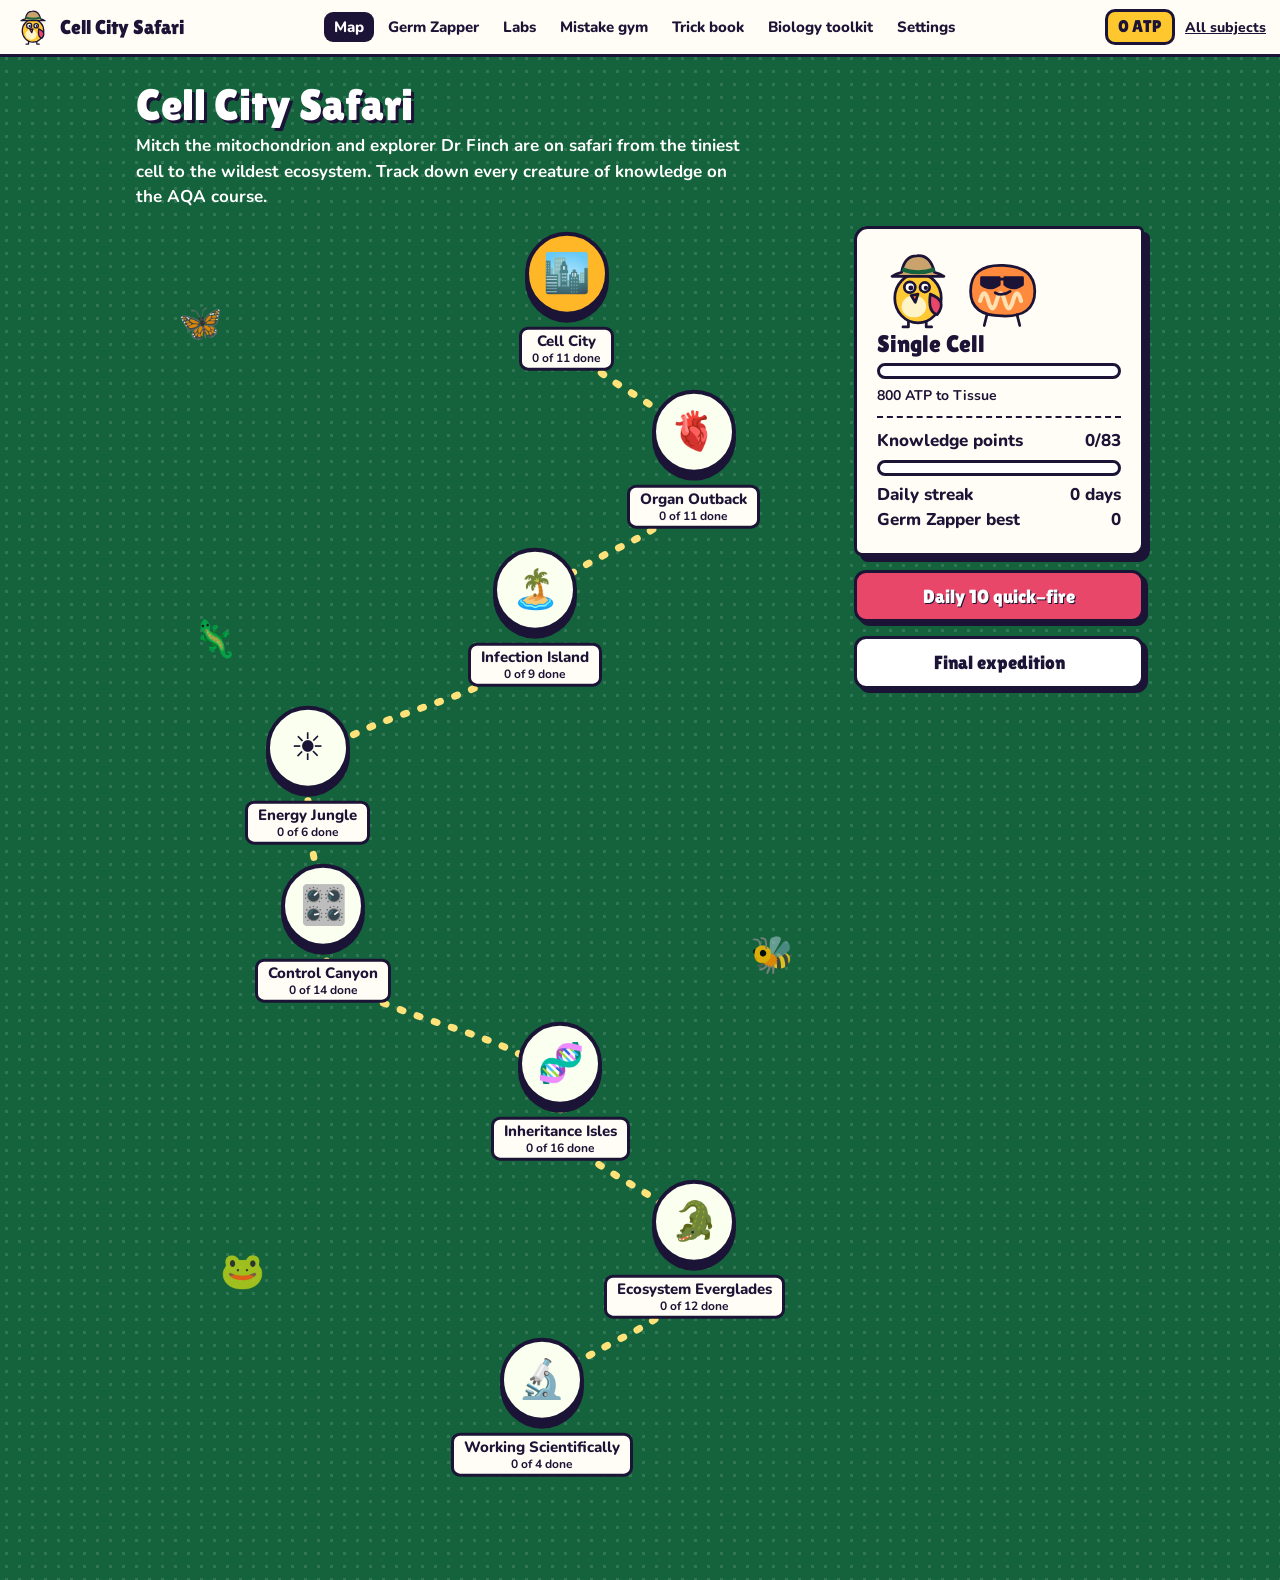
==== commit 83d87e34: "Revert "Redesign GCSE Quest as a modern exam-revision app for secondary students"" ====
--- a/biology.html
+++ b/biology.html
@@ -3,13 +3,12 @@
 <head>
 <meta charset="utf-8">
 <meta name="viewport" content="width=device-width,initial-scale=1">
-<meta name="color-scheme" content="dark light">
-<title>GCSE Quest</title>
+<title>Cell City Safari | GCSE Biology</title>
 <link rel="stylesheet" href="assets/game.css">
 </head>
 <body data-world="biology">
 <noscript>This game needs JavaScript switched on.</noscript>
-<script src="assets/icons.js"></script>
+<script src="assets/characters.js"></script>
 <script src="assets/engine.js"></script>
 <script src="data/biology-config.js"></script>
 <script src="data/biology-1.js"></script>
--- a/assets/game.css
+++ b/assets/game.css
@@ -1,376 +1,233 @@
-/* GCSE Quest: a calm, modern exam-revision interface. Dark by default, light on request or by system setting. */
+/* GCSE Quest: comic-book look. Ink outlines, flat colour, halftone dots. */
+@font-face{font-family:"Lilita One";src:url(fonts/lilita.woff2) format("woff2");font-display:swap}
+@font-face{font-family:"Patrick Hand";src:url(fonts/patrick.woff2) format("woff2");font-display:swap}
 @font-face{font-family:"Nunito";src:url(fonts/nunito.woff2) format("woff2");font-weight:200 1000;font-display:swap}
 
 :root{
-  --bg:#0b1020; --bg2:#0f1630; --surface:#141c38; --surface2:#1b2547; --raised:#222d56;
-  --border:#2a3563; --border2:#37437a; --text:#eaeefb; --muted:#99a3c7; --faint:#6b76a0;
-  --good:#34d399; --good-bg:rgba(52,211,153,.12); --bad:#ff6b7d; --bad-bg:rgba(255,107,125,.12); --gold:#f6c453;
-  --accent:#5b9bff; --accent-ink:#06122e; --accent-soft:rgba(91,155,255,.14);
-  --shadow:0 1px 0 rgba(255,255,255,.04) inset,0 10px 30px rgba(2,6,23,.35);
-  --radius:14px; --radius-s:10px;
-  --line:1px solid var(--border);
-  --ui:system-ui,-apple-system,"Segoe UI",Roboto,"Helvetica Neue",Arial,sans-serif;
-  --mono:ui-monospace,"SF Mono",Menlo,Consolas,monospace;
-  color-scheme:dark;
-}
-@media (prefers-color-scheme:light){
-  :root:not([data-theme=dark]){
-    --bg:#f3f5fb; --bg2:#eaeef8; --surface:#ffffff; --surface2:#f6f8fd; --raised:#eef2fb;
-    --border:#dbe1ef; --border2:#c3cce3; --text:#111a36; --muted:#56608a; --faint:#8791b4;
-    --good:#0f9f6e; --good-bg:rgba(15,159,110,.1); --bad:#d93a52; --bad-bg:rgba(217,58,82,.09); --gold:#c98a00;
-    --accent-ink:#fff; --shadow:0 1px 2px rgba(17,26,54,.06),0 8px 24px rgba(17,26,54,.07);
-    color-scheme:light;
-  }
-}
-:root[data-theme=light]{
-  --bg:#f3f5fb; --bg2:#eaeef8; --surface:#ffffff; --surface2:#f6f8fd; --raised:#eef2fb;
-  --border:#dbe1ef; --border2:#c3cce3; --text:#111a36; --muted:#56608a; --faint:#8791b4;
-  --good:#0f9f6e; --good-bg:rgba(15,159,110,.1); --bad:#d93a52; --bad-bg:rgba(217,58,82,.09); --gold:#c98a00;
-  --accent-ink:#fff; --shadow:0 1px 2px rgba(17,26,54,.06),0 8px 24px rgba(17,26,54,.07);
-  color-scheme:light;
-}
-/* subject accents (tuned per theme for contrast) */
-body[data-world=maths],.w-maths{--accent:#5b9bff;--accent-soft:rgba(91,155,255,.15)}
-body[data-world=physics],.w-physics{--accent:#a58bff;--accent-soft:rgba(165,139,255,.15)}
-body[data-world=chemistry],.w-chemistry{--accent:#ff9f5a;--accent-soft:rgba(255,159,90,.15)}
-body[data-world=biology],.w-biology{--accent:#3fd08f;--accent-soft:rgba(63,208,143,.15)}
-@media (prefers-color-scheme:light){
-  :root:not([data-theme=dark]) body[data-world=maths],:root:not([data-theme=dark]) .w-maths{--accent:#2b6be0}
-  :root:not([data-theme=dark]) body[data-world=physics],:root:not([data-theme=dark]) .w-physics{--accent:#6d4fe0}
-  :root:not([data-theme=dark]) body[data-world=chemistry],:root:not([data-theme=dark]) .w-chemistry{--accent:#d9661a}
-  :root:not([data-theme=dark]) body[data-world=biology],:root:not([data-theme=dark]) .w-biology{--accent:#0f9f66}
-}
-:root[data-theme=light] body[data-world=maths],:root[data-theme=light] .w-maths{--accent:#2b6be0}
-:root[data-theme=light] body[data-world=physics],:root[data-theme=light] .w-physics{--accent:#6d4fe0}
-:root[data-theme=light] body[data-world=chemistry],:root[data-theme=light] .w-chemistry{--accent:#d9661a}
-:root[data-theme=light] body[data-world=biology],:root[data-theme=light] .w-biology{--accent:#0f9f66}
+  --ink:#1c1436; --paper:#fffdf5; --good:#17a862; --bad:#e23a4e; --gold:#ffc72e;
+  --sky:#0a4d68; --sky2:#0e7c86; --accent:#ff6b4a; --accent2:#ffd98e; --dots:rgba(255,255,255,.13); --panel:#fff4d6; --path:#fff4d6; --on-sky:#fff;
+  --display:"Lilita One","Trebuchet MS",sans-serif; --hand:"Patrick Hand","Comic Sans MS",cursive; --body:"Nunito","Segoe UI",system-ui,sans-serif;
+  --line:3px solid var(--ink);
+}
+body[data-world=maths]{--sky:#0a4d68;--sky2:#0e7c86;--accent:#ff6b4a;--accent2:#ffd98e;--panel:#fff4d6;--path:#fff4d6}
+body[data-world=physics]{--sky:#1b1464;--sky2:#3d2bb0;--accent:#ff5da2;--accent2:#29e7cd;--panel:#eef3ff;--path:#ffd23f;--dots:rgba(255,255,255,.1)}
+body[data-world=chemistry]{--sky:#3a1c5c;--sky2:#6a2d8f;--accent:#ff5da2;--accent2:#b8f03c;--panel:#f6ffe6;--path:#b8f03c}
+body[data-world=biology]{--sky:#14633c;--sky2:#2b8f4e;--accent:#e8476a;--accent2:#ffb627;--panel:#fbfff0;--path:#ffe27a}
 
 *{box-sizing:border-box}
-html{-webkit-text-size-adjust:100%;scroll-behavior:smooth}
-body{margin:0;font-family:var(--ui);color:var(--text);font-size:16px;line-height:1.55;min-height:100vh;background:var(--bg)}
-h1,h2,h3,h4{font-weight:700;letter-spacing:-.015em;line-height:1.2;margin:0}
-p{margin:0}
-button,input,select,textarea{font:inherit;color:inherit}
+html{-webkit-text-size-adjust:100%}
+body{margin:0;font-family:var(--body);color:var(--ink);font-size:17px;line-height:1.5;min-height:100vh;
+  background-color:var(--sky);
+  background-image:radial-gradient(var(--dots) 1.6px,transparent 1.8px);background-size:13px 13px}
+h1,h2,h3{font-family:var(--display);font-weight:400;line-height:1.1;margin:0}
+button,input,select{font:inherit;color:inherit}
 button{cursor:pointer}
 a{color:inherit}
-:focus-visible{outline:3px solid var(--accent);outline-offset:2px;border-radius:6px}
+:focus-visible{outline:4px solid #2c7be5;outline-offset:3px}
 sub,sup{line-height:0}
-svg{display:block}
-.sr{position:absolute;width:1px;height:1px;overflow:hidden;clip:rect(0 0 0 0);white-space:nowrap}
-
-/* ---------- app shell ---------- */
-.shell{display:grid;grid-template-columns:248px minmax(0,1fr);min-height:100vh}
-.sidebar{position:sticky;top:0;height:100vh;display:flex;flex-direction:column;gap:6px;padding:18px 14px;background:var(--bg2);border-right:var(--line);overflow-y:auto}
-.brand{display:flex;align-items:center;gap:11px;text-decoration:none;padding:4px 8px 14px}
-.brand .mark{width:38px;height:38px;border-radius:11px;background:var(--accent-soft);color:var(--accent);display:grid;place-items:center;flex:none;border:1px solid color-mix(in srgb,var(--accent) 35%,transparent)}
-.brand .mark svg{width:22px;height:22px}
-.brand b{display:block;font-size:16px;letter-spacing:-.01em}
-.brand small{display:block;color:var(--muted);font-size:12px;font-weight:600}
-.sidebar nav{display:grid;gap:2px}
-.navlink{display:flex;align-items:center;gap:11px;padding:9px 11px;border-radius:10px;text-decoration:none;color:var(--muted);font-weight:600;font-size:14.5px;position:relative}
-.navlink svg{width:18px;height:18px;flex:none}
-.navlink:hover{background:var(--surface);color:var(--text)}
-.navlink.on{background:var(--accent-soft);color:var(--text)}
-.navlink.on svg{color:var(--accent)}
-.count{margin-left:auto;background:var(--bad);color:#fff;border-radius:99px;font-size:11.5px;font-weight:700;padding:1px 7px;line-height:1.5}
-.sidefoot{margin-top:auto;display:grid;gap:10px;padding-top:12px}
-.xpcard{background:var(--surface);border:var(--line);border-radius:12px;padding:11px 12px}
-.xpcard .top{display:flex;justify-content:space-between;align-items:baseline;gap:8px;font-size:13px;color:var(--muted);font-weight:600}
-.xpcard .top b{color:var(--text);font-size:14px}
-.sidelink{display:flex;align-items:center;gap:8px;color:var(--muted);text-decoration:none;font-size:13.5px;font-weight:600;padding:6px 8px;border-radius:8px}
-.sidelink:hover{color:var(--text);background:var(--surface)}
-.sidelink svg{width:16px;height:16px}
-.main{min-width:0}
-.wrap{max-width:1080px;margin:0 auto;padding:30px 28px 80px}
-
-/* ---------- primitives ---------- */
-.crumbs{display:flex;gap:8px;flex-wrap:wrap;align-items:center;color:var(--muted);font-size:13.5px;font-weight:600;margin-bottom:10px}
-.crumbs a{text-decoration:none}.crumbs a:hover{color:var(--text);text-decoration:underline}
-.crumbs i{font-style:normal;opacity:.5}
-.title{font-size:clamp(26px,4vw,36px);margin:0 0 6px}
-.lead{color:var(--muted);max-width:68ch;margin:0 0 22px}
-.eyebrow{font-size:12px;letter-spacing:.09em;text-transform:uppercase;font-weight:700;color:var(--accent)}
-.card,.sheet{background:var(--surface);border:var(--line);border-radius:var(--radius);padding:20px;box-shadow:var(--shadow)}
-.sheet+.sheet{margin-top:16px}
-.btn{display:inline-flex;align-items:center;justify-content:center;gap:8px;font-weight:700;font-size:15px;background:var(--accent);color:var(--accent-ink);border:1px solid transparent;border-radius:11px;padding:10px 18px;text-decoration:none;transition:transform .08s,filter .15s,background .15s;line-height:1.2}
-.btn:hover{filter:brightness(1.08)}
-.btn:active{transform:translateY(1px)}
-.btn svg{width:16px;height:16px}
-.btn.alt,.btn.ghost{background:transparent;color:var(--text);border-color:var(--border2)}
-.btn.alt:hover,.btn.ghost:hover{background:var(--surface2);filter:none}
-.btn.small{font-size:13.5px;padding:7px 13px;border-radius:9px}
-.btn:disabled{opacity:.5;cursor:not-allowed}
+
+/* top bar */
+.bar{position:sticky;top:0;z-index:30;background:var(--paper);border-bottom:var(--line);display:flex;align-items:center;gap:10px;padding:8px 14px;flex-wrap:wrap}
+.bar .home{font-family:var(--display);font-size:20px;text-decoration:none;display:flex;gap:8px;align-items:center;white-space:nowrap}
+.bar .home svg{width:38px;height:38px}
+.bar nav{display:flex;gap:4px;flex-wrap:wrap;flex:1;justify-content:center}
+.bar nav a{text-decoration:none;padding:4px 10px;border-radius:9px;font-weight:800;font-size:15px;position:relative}
+.bar nav a:hover{background:var(--accent2)}
+.bar nav a.on{background:var(--ink);color:#fff}
+.count{background:var(--bad);color:#fff;border-radius:99px;font-size:12px;padding:0 6px;margin-left:4px}
+.wallet{font-family:var(--display);font-size:17px;background:var(--gold);border:var(--line);border-radius:10px;padding:2px 10px;white-space:nowrap}
+.exit{font-weight:800;font-size:14px;white-space:nowrap}
+
+.wrap{max-width:1040px;margin:0 auto;padding:18px 16px 70px}
+.sheet{background:var(--paper);border:var(--line);box-shadow:6px 6px 0 var(--ink);border-radius:14px 6px 12px 8px;padding:20px}
+.sheet + .sheet{margin-top:18px}
+.title{color:var(--on-sky);font-size:clamp(28px,5vw,44px);text-shadow:3px 3px 0 var(--ink);margin:6px 0 4px}
+.lead{color:var(--on-sky);font-weight:700;margin:0 0 16px;max-width:62ch}
+
+.btn{font-family:var(--display);font-size:19px;background:var(--accent);color:#fff;border:var(--line);border-radius:12px;padding:9px 20px;box-shadow:4px 4px 0 var(--ink);text-decoration:none;display:inline-block;text-shadow:1px 1px 0 var(--ink)}
+.btn:hover{transform:translate(-1px,-1px);box-shadow:5px 5px 0 var(--ink)}
+.btn:active{transform:translate(3px,3px);box-shadow:1px 1px 0 var(--ink)}
+.btn.alt{background:#fff;color:var(--ink);text-shadow:none}
+.btn.small{font-size:16px;padding:5px 14px;box-shadow:3px 3px 0 var(--ink)}
 .row{display:flex;gap:12px;flex-wrap:wrap;align-items:center}
-.chip{display:inline-flex;align-items:center;gap:6px;font-size:12.5px;font-weight:700;border:var(--line);background:var(--surface2);border-radius:99px;padding:2px 10px;color:var(--muted);line-height:1.6}
-.chip svg{width:14px;height:14px}
-.chip.accent{color:var(--accent);background:var(--accent-soft);border-color:transparent}
-.tag{display:inline-block;font-size:11.5px;font-weight:700;border-radius:6px;padding:1px 8px;margin:0 5px 0 0;background:var(--surface2);color:var(--muted);border:var(--line);line-height:1.6}
-.tag.h{color:#f6c453;background:rgba(246,196,83,.1);border-color:rgba(246,196,83,.3)}
-.tag.s{color:#5cc8ff;background:rgba(92,200,255,.1);border-color:rgba(92,200,255,.3)}
-.tag.r{color:#ff8fc0;background:rgba(255,143,192,.1);border-color:rgba(255,143,192,.3)}
-:root[data-theme=light] .tag.h{color:#8a6100}:root[data-theme=light] .tag.s{color:#006c9c}:root[data-theme=light] .tag.r{color:#b0285f}
-@media (prefers-color-scheme:light){:root:not([data-theme=dark]) .tag.h{color:#8a6100}:root:not([data-theme=dark]) .tag.s{color:#006c9c}:root:not([data-theme=dark]) .tag.r{color:#b0285f}}
-.track{height:8px;border-radius:99px;background:var(--border);overflow:hidden}
-.track i{display:block;height:100%;border-radius:99px;background:var(--accent);transition:width .5s cubic-bezier(.2,.8,.2,1)}
-.track.good i{background:var(--good)}
-.ring{position:relative;display:grid;place-items:center;flex:none}
-.ring svg{transform:rotate(-90deg)}
-.ring .bg{stroke:var(--raised)}
-.ring .fg{stroke:var(--accent);transition:stroke-dashoffset .6s cubic-bezier(.2,.8,.2,1)}
-.ring b{position:absolute;font-size:inherit;font-weight:700;letter-spacing:-.02em}
-.muted{color:var(--muted)}
-.grid{display:grid;gap:16px}
-.g2{grid-template-columns:repeat(auto-fill,minmax(300px,1fr))}
-.g3{grid-template-columns:repeat(auto-fill,minmax(250px,1fr))}
-.statrow{display:grid;grid-template-columns:repeat(auto-fit,minmax(170px,1fr));gap:14px;margin-bottom:22px}
-.stat{background:var(--surface);border:var(--line);border-radius:var(--radius);padding:14px 16px;display:flex;gap:13px;align-items:center}
-.stat .ic{width:38px;height:38px;border-radius:10px;background:var(--accent-soft);color:var(--accent);display:grid;place-items:center;flex:none}
-.stat .ic svg{width:20px;height:20px}
-.stat b{display:block;font-size:21px;letter-spacing:-.02em;line-height:1.15}
-.stat span{display:block;color:var(--muted);font-size:12.5px;font-weight:600}
-h2.sec{font-size:18px;margin:30px 0 12px;display:flex;align-items:center;gap:10px}
-h2.sec small{font-size:13px;font-weight:600;color:var(--muted)}
-
-/* ---------- dashboard ---------- */
-.hero{display:grid;grid-template-columns:minmax(0,1fr) auto;gap:20px;align-items:center;background:linear-gradient(135deg,var(--accent-soft),transparent 70%),var(--surface);border:var(--line);border-radius:18px;padding:24px;margin-bottom:22px;box-shadow:var(--shadow)}
-.hero h2{font-size:22px;margin:4px 0 6px}
-.hero p{color:var(--muted);max-width:56ch;margin-bottom:16px}
-.topicgrid{display:grid;grid-template-columns:repeat(auto-fill,minmax(310px,1fr));gap:14px}
-.tcard{display:flex;flex-direction:column;gap:12px;background:var(--surface);border:var(--line);border-radius:var(--radius);padding:16px 18px;text-decoration:none;transition:border-color .15s,transform .15s,background .15s;position:relative}
-.tcard:hover{border-color:var(--accent);transform:translateY(-2px);background:var(--surface2)}
-.tcard .hd{display:flex;gap:12px;align-items:flex-start}
-.tcard .num{font-family:var(--mono);font-size:12.5px;color:var(--accent);font-weight:700;background:var(--accent-soft);border-radius:7px;padding:2px 7px;flex:none;margin-top:1px}
-.tcard h3{font-size:16.5px;line-height:1.3}
-.tcard p{font-size:13.5px;color:var(--muted);line-height:1.45}
-.tcard .ft{display:flex;justify-content:space-between;align-items:center;gap:10px;font-size:12.5px;color:var(--muted);font-weight:600;margin-top:auto}
-.tcard.next{border-color:var(--accent);box-shadow:0 0 0 1px var(--accent) inset}
-.tcard .badge{position:absolute;top:-9px;right:14px;background:var(--accent);color:var(--accent-ink);font-size:11px;font-weight:800;border-radius:99px;padding:1px 9px;letter-spacing:.03em}
-.quick{display:grid;grid-template-columns:repeat(auto-fit,minmax(210px,1fr));gap:12px}
-.qlink{display:flex;gap:12px;align-items:flex-start;text-decoration:none;background:var(--surface);border:var(--line);border-radius:var(--radius);padding:14px 16px}
-.qlink:hover{border-color:var(--accent);background:var(--surface2)}
-.qlink .ic{width:36px;height:36px;border-radius:10px;background:var(--accent-soft);color:var(--accent);display:grid;place-items:center;flex:none}
-.qlink .ic svg{width:19px;height:19px}
-.qlink b{display:block;font-size:15px}
-.qlink span{font-size:13px;color:var(--muted);line-height:1.4;display:block}
-
-/* ---------- topic page ---------- */
-.units{display:grid;gap:8px}
-.unit{display:grid;grid-template-columns:40px minmax(0,1fr) auto;gap:14px;align-items:center;background:var(--surface);border:var(--line);border-radius:12px;padding:12px 16px;text-decoration:none}
-.unit:hover{border-color:var(--accent);background:var(--surface2)}
-.unit .n{width:34px;height:34px;border-radius:50%;border:2px solid var(--border2);display:grid;place-items:center;font-size:13px;font-weight:700;color:var(--muted);font-family:var(--mono)}
-.unit.m1 .n{border-color:var(--gold);color:var(--gold)}
-.unit.m2 .n{border-color:var(--accent);color:var(--accent)}
-.unit.m3 .n{background:var(--good);border-color:var(--good);color:#06231a}
-.unit.m3 .n svg{width:17px;height:17px}
-.unit b{display:block;font-size:15.5px;line-height:1.3}
-.unit .meta{display:flex;gap:6px;flex-wrap:wrap;margin-top:3px;align-items:center}
-.unit .state{font-size:12.5px;font-weight:700;color:var(--muted);white-space:nowrap;text-align:right}
-.unit.m3 .state{color:var(--good)}.unit.m2 .state{color:var(--accent)}.unit.m1 .state{color:var(--gold)}
-.unit.next{border-color:var(--accent);box-shadow:0 0 0 1px var(--accent) inset}
-.unit.test{border-style:dashed;border-color:var(--border2)}
-.unit.test .n{border-radius:10px}
-
-/* ---------- lesson ---------- */
-.lesson{display:grid;gap:14px;max-width:820px}
-.point{display:grid;grid-template-columns:34px minmax(0,1fr);gap:14px;align-items:start;background:var(--surface);border:var(--line);border-radius:12px;padding:14px 16px;animation:rise .3s ease both}
-.point .who{font-family:var(--mono);font-size:12.5px;font-weight:700;color:var(--accent);padding-top:4px}
-.point .say{font-size:16.5px;line-height:1.6}
-.figure{background:#fff;border:var(--line);border-radius:12px;padding:12px;text-align:center;animation:rise .3s ease both}
-.figure svg{max-width:100%;height:auto;max-height:380px;margin:0 auto}
-.figure figcaption{font-size:12px;color:#56608a;font-weight:700;letter-spacing:.06em;text-transform:uppercase;margin-bottom:6px}
-.hook{background:linear-gradient(135deg,var(--accent-soft),transparent),var(--surface);border:1px solid color-mix(in srgb,var(--accent) 45%,transparent);border-radius:12px;padding:15px 18px;animation:rise .3s ease both}
-.hook h3{font-size:12px;text-transform:uppercase;letter-spacing:.09em;color:var(--accent);margin-bottom:5px;display:flex;gap:8px;align-items:center}
-.hook h3 svg{width:16px;height:16px}
-.hook p{font-size:17px;line-height:1.55}
-.lessonbar{position:sticky;bottom:0;margin-top:6px;padding:14px 0;background:linear-gradient(transparent,var(--bg) 40%);display:flex;gap:12px;flex-wrap:wrap}
-@keyframes rise{from{opacity:0;transform:translateY(8px)}to{opacity:1;transform:none}}
-
-/* ---------- practice ---------- */
-.session{max-width:820px}
-.statusbar{display:grid;grid-template-columns:minmax(0,1fr) auto;gap:14px;align-items:center;margin-bottom:14px}
-.statusbar .meta{display:flex;gap:14px;align-items:center;flex-wrap:wrap;justify-content:flex-end;font-size:13.5px;font-weight:700;color:var(--muted)}
-.statusbar .meta b{color:var(--text)}
-.pips{display:inline-flex;gap:5px;align-items:center}
-.pips i{width:9px;height:9px;border-radius:50%;background:var(--accent)}
-.pips i.off{background:var(--raised)}
-.streak{color:var(--gold);display:inline-flex;gap:4px;align-items:center}
-.streak svg{width:15px;height:15px}
-.qcard{background:var(--surface);border:var(--line);border-radius:16px;padding:24px;box-shadow:var(--shadow);transition:border-color .2s}
-.qcard.flash-ok{border-color:var(--good)}.qcard.flash-no{border-color:var(--bad);animation:shake .35s}
-@keyframes shake{20%{transform:translateX(-6px)}50%{transform:translateX(5px)}80%{transform:translateX(-3px)}}
-.qlabel{display:flex;justify-content:space-between;gap:10px;align-items:center;font-size:12px;font-weight:800;letter-spacing:.08em;text-transform:uppercase;color:var(--muted);margin-bottom:12px}
-.prompt{font-weight:600;font-size:19px;line-height:1.5;margin:0 0 18px}
+
+/* map */
+.mapgrid{display:grid;grid-template-columns:minmax(0,1fr) 290px;gap:20px;align-items:start}
+.side{position:sticky;top:76px;display:grid;gap:14px}
+.mascots{display:flex;align-items:flex-end;gap:2px}
+.mascots svg{width:82px;height:82px}
+.rankbar{height:16px;border:var(--line);border-radius:9px;background:#fff;overflow:hidden;margin:6px 0}
+.rankbar i{display:block;height:100%;background:var(--accent)}
+.statline{display:flex;justify-content:space-between;font-weight:800;gap:10px}
+.trail{position:relative}
+.trail svg.road{position:absolute;inset:0;width:100%;height:100%;pointer-events:none}
+.road path{fill:none;stroke:var(--path);stroke-width:7;stroke-dasharray:3 15;stroke-linecap:round}
+.stop{position:absolute;transform:translate(-50%,-50%);display:flex;flex-direction:column;align-items:center;text-decoration:none;width:230px;text-align:center}
+.coin{width:84px;height:84px;border-radius:50%;border:4px solid var(--ink);background:var(--panel);display:grid;place-items:center;font-size:38px;box-shadow:0 7px 0 var(--ink);line-height:1}
+.stop:hover .coin{transform:translateY(-3px)}
+.stop.done .coin{background:var(--gold)}
+.stop.next .coin{background:var(--accent2);animation:pulse 1.6s infinite}
+.stop.boss .coin{background:var(--accent);width:100px;height:100px;font-size:46px}
+@keyframes pulse{50%{transform:scale(1.08)}}
+.stop .lab{margin-top:11px;background:var(--paper);border:var(--line);border-radius:9px;padding:2px 10px;font-weight:800;font-size:15px;line-height:1.25}
+.stop .lab small{display:block;font-weight:700;font-size:12px}
+.stars{color:#c98b00;letter-spacing:1px;font-size:14px;white-space:nowrap}
+.decor{position:absolute;font-size:36px;pointer-events:none;opacity:.85}
+.tag{display:inline-block;font-size:12px;font-weight:800;border:2px solid var(--ink);border-radius:6px;padding:0 6px;margin:0 3px 0 0;background:#fff;line-height:1.5}
+.tag.h{background:#ffd23f}.tag.s{background:#9ee7ff}.tag.r{background:#ffc2dc}
+
+/* comic reader */
+.comic{display:grid;gap:14px}
+.cpanel{background:var(--panel);border:4px solid var(--ink);box-shadow:5px 5px 0 var(--ink);border-radius:6px 16px 8px 14px;padding:12px;display:flex;gap:10px;align-items:flex-end;
+  background-image:radial-gradient(rgba(28,20,54,.09) 1.4px,transparent 1.6px);background-size:9px 9px;animation:pop .22s ease-out}
+.cpanel.right{flex-direction:row-reverse}
+.cpanel svg.char,.cpanel .char svg{width:88px;height:88px;flex:none}
+.char{flex:none;text-align:center;font-family:var(--hand);font-size:14px;line-height:1.1;width:92px}
+.bubble{position:relative;flex:1;background:#fff;border:3px solid var(--ink);border-radius:20px;padding:10px 15px;font-family:var(--hand);font-size:22px;line-height:1.28;margin-bottom:20px;min-width:0}
+.bubble:after{content:"";position:absolute;left:-14px;bottom:10px;width:20px;height:18px;background:#fff;border-left:3px solid var(--ink);border-bottom:3px solid var(--ink);transform:skewY(30deg) rotate(8deg);border-radius:0 0 0 6px}
+.right .bubble:after{left:auto;right:-14px;transform:scaleX(-1) skewY(30deg) rotate(8deg)}
+.cpanel.diagram{display:block;background:#fff;text-align:center}
+.cpanel.diagram svg{max-width:100%;height:auto;max-height:380px}
+.trick{background:var(--accent2);border:4px dashed var(--ink);border-radius:18px;padding:14px 18px;transform:rotate(-.6deg);animation:pop .22s ease-out}
+.trick h3{font-size:22px;margin-bottom:4px}
+.trick p{margin:0;font-family:var(--hand);font-size:24px;line-height:1.25}
+@keyframes pop{from{transform:scale(.94);opacity:0}to{opacity:1}}
+.crumbs{color:var(--on-sky);font-weight:800;margin-bottom:6px}
+.crumbs a{color:var(--on-sky)}
+
+/* battle */
+.arena{display:grid;gap:14px}
+.hud{display:flex;justify-content:space-between;align-items:center;gap:10px;flex-wrap:wrap;background:var(--paper);border:var(--line);border-radius:12px;padding:6px 14px;font-weight:800}
+.hearts{font-size:22px;letter-spacing:1px;line-height:1}
+.combo{font-family:var(--display);color:var(--accent);font-size:19px}
+.stage{position:relative;display:flex;justify-content:space-between;align-items:flex-end;padding:8px 20px 8px;border:4px solid var(--ink);border-radius:14px;background:linear-gradient(var(--sky2),var(--sky2) 64%,var(--accent2) 64%);height:150px;overflow:hidden}
+.stage svg{width:112px;height:112px}
+.hpwrap{position:absolute;right:150px;top:12px;left:150px}
+.hpname{font-family:var(--display);color:#fff;text-shadow:2px 2px 0 var(--ink);font-size:17px;text-align:center;white-space:nowrap;overflow:hidden;text-overflow:ellipsis}
+.hp{height:14px;background:#fff;border:3px solid var(--ink);border-radius:8px;overflow:hidden}
+.hp i{display:block;height:100%;background:var(--bad);transition:width .3s}
+.hit{animation:hit .4s}.lunge{animation:lunge .35s}.sad{animation:sad .5s}
+@keyframes hit{20%{transform:translateX(12px) rotate(8deg)}60%{transform:translateX(-7px) rotate(-5deg)}}
+@keyframes lunge{40%{transform:translateX(60px) scale(1.1)}}
+@keyframes sad{30%{transform:translateX(-10px) rotate(-8deg)}70%{transform:translateX(5px)}}
+.pow{position:absolute;left:58%;top:30%;font-family:var(--display);color:#fff;background:var(--bad);border:3px solid var(--ink);padding:2px 12px;font-size:26px;transform:rotate(-8deg);animation:boom .6s forwards;clip-path:polygon(0 12%,12% 0,30% 10%,50% 0,70% 8%,92% 0,100% 30%,92% 55%,100% 90%,75% 86%,50% 100%,30% 88%,6% 100%,10% 60%)}
+@keyframes boom{from{transform:scale(.4) rotate(-14deg)}40%{transform:scale(1.15) rotate(-6deg)}to{opacity:0;transform:scale(1.1) rotate(-6deg)}}
+
+.qbox{background:var(--paper);border:4px solid var(--ink);box-shadow:5px 5px 0 var(--ink);border-radius:14px;padding:16px}
+.prompt{font-weight:800;font-size:20px;line-height:1.35;margin:0 0 12px}
 .choices{display:grid;grid-template-columns:1fr 1fr;gap:10px}
-.choice{background:var(--surface2);border:1px solid var(--border2);border-radius:12px;padding:12px 14px;text-align:left;font-weight:600;display:flex;gap:11px;align-items:flex-start;min-height:54px;line-height:1.4;transition:border-color .12s,background .12s}
-.choice:hover:not(:disabled){border-color:var(--accent);background:var(--accent-soft)}
-.choice:disabled{cursor:default}
-.choice .kb{font-family:var(--mono);font-size:12px;background:var(--raised);color:var(--muted);border-radius:6px;padding:1px 7px;flex:none;margin-top:2px;font-weight:700}
-.choice.right{background:var(--good-bg);border-color:var(--good)}
-.choice.right .kb{background:var(--good);color:#06231a}
-.choice.wrong{background:var(--bad-bg);border-color:var(--bad)}
-.choice.wrong .kb{background:var(--bad);color:#fff}
-.choice.picked{border-color:var(--accent);background:var(--accent-soft)}
-.feedback{margin-top:16px;border-radius:12px;border:1px solid;padding:14px 16px;display:flex;justify-content:space-between;gap:16px;align-items:center;flex-wrap:wrap;animation:rise .25s ease both}
-.feedback.ok{background:var(--good-bg);border-color:var(--good)}
-.feedback.no{background:var(--bad-bg);border-color:var(--bad)}
-.feedback p{flex:1 1 300px;font-size:15px;line-height:1.55}
-.feedback b{display:flex;gap:7px;align-items:center;font-size:15.5px;margin-bottom:3px}
-.feedback.ok b{color:var(--good)}.feedback.no b{color:var(--bad)}
-.feedback b svg{width:18px;height:18px}
-.typed{display:flex;gap:10px;align-items:center;flex-wrap:wrap}
-.typed input,.field{border:1px solid var(--border2);border-radius:11px;padding:11px 14px;width:230px;max-width:100%;font-weight:600;font-size:18px;background:var(--bg2);font-family:var(--mono)}
-.typed input:focus,.field:focus{outline:none;border-color:var(--accent);box-shadow:0 0 0 3px var(--accent-soft)}
-.unit-lab{font-weight:600;color:var(--muted)}
-.pairs{display:grid;grid-template-columns:1fr 1fr;gap:12px}
+.choice{background:#fff;border:var(--line);border-radius:12px;padding:10px 12px;text-align:left;font-weight:700;box-shadow:3px 3px 0 var(--ink);display:flex;gap:9px;align-items:flex-start;min-height:52px}
+.choice:hover:not(:disabled){background:var(--accent2)}
+.choice:disabled{cursor:default;opacity:.65}
+.choice .kb{font-family:var(--display);font-size:14px;background:var(--ink);color:#fff;border-radius:5px;padding:0 6px;flex:none;margin-top:2px}
+.choice.right{background:#b8f2cf;opacity:1}.choice.wrong{background:#ffc4cb;opacity:1}
+.feedback{margin-top:12px;border-radius:10px;border:var(--line);padding:10px 14px;display:flex;justify-content:space-between;gap:14px;align-items:center;flex-wrap:wrap}
+.feedback.ok{background:#d6f8e3}.feedback.no{background:#ffe1e4}
+.feedback p{margin:0;flex:1 1 280px}
+.feedback b{font-family:var(--display);font-weight:400;font-size:19px;display:block}
+.typed{display:flex;gap:8px;align-items:center;flex-wrap:wrap}
+.typed input{border:var(--line);border-radius:10px;padding:8px 12px;width:210px;font-weight:800;font-size:20px;background:#fff}
+.unit{font-weight:800}
+.pairs{display:grid;grid-template-columns:1fr 1fr;gap:10px}
 .pairs>div{display:grid;gap:8px;align-content:start}
-.tile{background:var(--surface2);border:1px solid var(--border2);border-radius:10px;padding:10px 13px;font-weight:600;text-align:left;min-height:46px;line-height:1.4}
-.tile:hover:not(:disabled){border-color:var(--accent)}
-.tile.sel{background:var(--accent-soft);border-color:var(--accent)}
-.tile.done{background:var(--good-bg);border-color:var(--good);opacity:.8}
-.tile.oops{animation:shake .35s;background:var(--bad-bg);border-color:var(--bad)}
-.bins{display:grid;gap:10px;grid-template-columns:repeat(auto-fit,minmax(140px,1fr))}
-.bin{background:var(--surface2);border:1px solid var(--border2);border-radius:12px;padding:12px;font-weight:700;min-height:72px;text-align:center}
-.bin:hover{border-color:var(--accent);background:var(--accent-soft)}
-.bin.sad{animation:shake .35s;background:var(--bad-bg);border-color:var(--bad)}
-.bin small{display:block;font-family:var(--mono);font-weight:600;font-size:12px;color:var(--faint);margin-top:2px}
-.item{font-size:21px;font-weight:700;text-align:center;padding:14px;background:var(--bg2);border:1px dashed var(--border2);border-radius:12px;margin-bottom:14px;animation:rise .2s ease both}
-.ordered{min-height:44px;display:grid;gap:6px;margin-bottom:12px;counter-reset:n}
-.ordered div{background:var(--good-bg);border:1px solid var(--good);border-radius:9px;padding:6px 12px;font-weight:600;counter-increment:n}
-.ordered div:before{content:counter(n) ". ";font-family:var(--mono);font-weight:700;color:var(--good)}
+.tile{background:#fff;border:var(--line);border-radius:10px;padding:8px 11px;font-weight:700;text-align:left;box-shadow:2px 2px 0 var(--ink);min-height:44px}
+.tile.sel{background:var(--accent2)}.tile.done{background:#b8f2cf;box-shadow:none;opacity:.7}.tile.oops{animation:sad .4s;background:#ffc4cb}
+.bins{display:grid;gap:10px;grid-template-columns:repeat(auto-fit,minmax(130px,1fr))}
+.bin{background:var(--panel);border:var(--line);border-radius:12px;padding:10px;font-family:var(--display);font-size:17px;min-height:68px;text-align:center}
+.bin:hover{background:var(--accent2)}
+.bin small{display:block;font-family:var(--body);font-weight:700;font-size:13px}
+.item{font-family:var(--hand);font-size:26px;text-align:center;padding:9px;background:#fff;border:3px dashed var(--ink);border-radius:12px;margin-bottom:12px;animation:pop .2s}
+.ordered{min-height:42px;display:grid;gap:5px;margin-bottom:10px;counter-reset:n}
+.ordered div{background:#b8f2cf;border:2px solid var(--ink);border-radius:8px;padding:3px 10px;font-weight:700;counter-increment:n}
+.ordered div:before{content:counter(n) ". ";font-weight:900}
 
 /* results */
-.result{max-width:640px;margin:20px auto;text-align:center;padding:34px 28px}
-.result h1{font-size:28px;margin:14px 0 4px}
-.result .ring{margin:0 auto}
-.result .sub{color:var(--muted);margin-bottom:18px}
-.breakdown{display:grid;grid-template-columns:repeat(auto-fit,minmax(120px,1fr));gap:10px;margin:18px 0 22px;text-align:center}
-.breakdown div{background:var(--surface2);border:var(--line);border-radius:12px;padding:11px 8px}
-.breakdown b{display:block;font-size:20px;letter-spacing:-.02em}
-.breakdown span{font-size:12px;color:var(--muted);font-weight:600}
-.levelup{display:inline-flex;gap:8px;align-items:center;background:var(--accent-soft);color:var(--accent);border-radius:99px;padding:5px 14px;font-weight:700;font-size:14px;margin-bottom:10px}
-.review{text-align:left;display:grid;gap:10px;margin-top:20px}
-.review .it{border:var(--line);border-radius:12px;padding:12px 14px;background:var(--surface2)}
-.review .it.bad{border-color:var(--bad)}
-.review .it small{display:block;color:var(--muted);font-size:12px;font-weight:700;text-transform:uppercase;letter-spacing:.06em;margin-bottom:3px}
-.review .it p{font-size:14.5px}
-.review .it .ans{color:var(--good);font-weight:700}
-
-/* speed round */
-.speed .qcard{min-height:250px}
-.timer{height:6px;border-radius:99px;background:var(--raised);overflow:hidden;margin-bottom:14px}
-.timer i{display:block;height:100%;background:var(--accent);transition:width .25s linear}
-.timer.low i{background:var(--bad)}
-
-/* mock exam */
-.presets{display:grid;grid-template-columns:repeat(auto-fit,minmax(220px,1fr));gap:12px;margin:16px 0}
-.preset{text-align:left;background:var(--surface2);border:1px solid var(--border2);border-radius:13px;padding:14px 16px}
-.preset:hover,.preset.on{border-color:var(--accent);background:var(--accent-soft)}
-.preset b{display:block;font-size:16px}.preset span{display:block;font-size:13px;color:var(--muted)}
-.clock{font-family:var(--mono);font-weight:700;font-size:15px;color:var(--text)}
-.clock.low{color:var(--bad)}
-select.field{font-family:var(--ui);font-size:15px;width:auto;padding:9px 12px}
-
-/* tables, lists */
-table.eq{width:100%;border-collapse:collapse;margin:6px 0 18px;font-size:15px}
-table.eq td,table.eq th{border-bottom:var(--line);padding:9px 10px;text-align:left;vertical-align:top}
-table.eq tr:last-child td{border-bottom:0}
-.formula{font-weight:700;font-family:var(--mono);font-size:14.5px;color:var(--accent)}
-.note{background:var(--accent-soft);border:1px solid color-mix(in srgb,var(--accent) 30%,transparent);border-radius:10px;padding:11px 14px;font-size:14.5px;margin-bottom:18px;line-height:1.5}
-.album{display:grid;gap:10px;grid-template-columns:repeat(auto-fill,minmax(260px,1fr));margin:8px 0 24px}
-.sticker{background:var(--surface2);border:var(--line);border-left:3px solid var(--accent);border-radius:10px;padding:10px 14px;text-decoration:none}
-.sticker b{display:block;font-size:13px;color:var(--muted);margin-bottom:2px}
-.sticker span{display:block;font-size:14.5px;line-height:1.45}
-.sticker.locked{opacity:.55;border-left-color:var(--border2)}
-fieldset{border:var(--line);border-radius:12px;margin:0 0 16px;padding:12px 16px 14px;background:var(--surface)}
-legend{font-weight:700;font-size:14px;padding:0 8px;color:var(--muted)}
-.radio{display:flex;gap:9px;align-items:flex-start;font-weight:600;padding:4px 0}
-.radio input{accent-color:var(--accent);margin-top:5px}
-textarea{width:100%;height:90px;border:1px solid var(--border2);border-radius:10px;padding:9px;font-size:12px;background:var(--bg2);font-family:var(--mono)}
-.heat{display:grid;gap:10px}
-.heatrow{display:grid;grid-template-columns:minmax(150px,1.2fr) minmax(0,2fr) 64px 64px;gap:14px;align-items:center;font-size:14px;padding:6px 0;border-bottom:var(--line)}
-.heatrow:last-child{border:0}
-.heatrow a{font-weight:600;text-decoration:none}.heatrow a:hover{color:var(--accent)}
-.heatrow .v{text-align:right;font-family:var(--mono);font-size:13px;color:var(--muted)}
-.heatrow.hd{font-size:11.5px;font-weight:800;text-transform:uppercase;letter-spacing:.07em;color:var(--faint)}
-.badges{display:grid;grid-template-columns:repeat(auto-fill,minmax(200px,1fr));gap:12px}
-.bdg{display:flex;gap:12px;align-items:center;border:var(--line);border-radius:12px;padding:12px 14px;background:var(--surface2)}
-.bdg .ic{width:38px;height:38px;border-radius:50%;display:grid;place-items:center;background:var(--raised);color:var(--faint);flex:none}
-.bdg .ic svg{width:19px;height:19px}
-.bdg b{display:block;font-size:14px}.bdg span{font-size:12.5px;color:var(--muted);line-height:1.35;display:block}
-.bdg.got .ic{background:rgba(246,196,83,.16);color:var(--gold)}
-.bdg:not(.got){opacity:.6}
-.spark{display:flex;gap:6px;align-items:flex-end;height:90px;margin-top:8px}
-.spark div{flex:1;max-width:64px;background:var(--accent);border-radius:5px 5px 0 0;min-height:4px;position:relative;opacity:.85}
-.spark div span{position:absolute;top:-18px;left:50%;transform:translateX(-50%);font-size:11px;font-weight:700;color:var(--muted)}
-.toast{position:fixed;right:18px;bottom:18px;z-index:50;background:var(--raised);border:1px solid var(--gold);border-radius:12px;padding:12px 16px;box-shadow:var(--shadow);display:flex;gap:11px;align-items:center;animation:rise .3s ease both;max-width:320px}
-.toast svg{width:22px;height:22px;color:var(--gold);flex:none}
-.toast b{display:block;font-size:14px}.toast span{font-size:12.5px;color:var(--muted)}
-
-/* labs (shared with the lab scripts) */
+.result{text-align:center}
+.bigstars{font-size:58px;letter-spacing:6px;line-height:1.1;color:#e0a100;-webkit-text-stroke:2px var(--ink)}
+.bigstars .off{color:#e7e2d0}
+
+/* arcade */
+.field{position:relative;height:440px;border:4px solid var(--ink);border-radius:14px;overflow:hidden;background:linear-gradient(var(--sky2),var(--sky));touch-action:manipulation}
+.sprite{position:absolute;background:var(--paper);border:var(--line);border-radius:14px;padding:5px 10px;font-weight:800;font-size:15px;line-height:1.2;box-shadow:3px 3px 0 var(--ink);display:flex;gap:6px;align-items:center;max-width:280px;text-align:left}
+.sprite i{font-style:normal;font-size:24px}
+.sprite:hover{background:var(--accent2)}
+.sprite .kb{font-family:var(--display);font-size:13px;background:var(--ink);color:#fff;border-radius:5px;padding:0 5px}
+.aprompt{font-weight:800;font-size:19px;line-height:1.3;background:var(--paper);border:4px solid var(--ink);border-radius:12px;padding:10px 14px;min-height:64px}
+
+/* lists */
+.grid2{display:grid;grid-template-columns:repeat(auto-fill,minmax(280px,1fr));gap:16px}
+.card{background:var(--paper);border:var(--line);box-shadow:4px 4px 0 var(--ink);border-radius:12px 5px 12px 7px;padding:14px;display:block;text-decoration:none}
+a.card:hover{background:var(--accent2)}
+.card h3{font-size:21px;margin-bottom:3px}
+.card p{margin:0;font-size:15px;font-weight:600}
+.card .ic{font-size:34px;line-height:1.1}
+table.eq{width:100%;border-collapse:collapse;margin:8px 0 14px;font-size:16px}
+table.eq td,table.eq th{border-bottom:2px solid var(--ink);padding:6px 8px;text-align:left;vertical-align:top}
+.formula{font-weight:900;font-size:17px;white-space:normal}
+.note{background:var(--accent2);border:var(--line);border-radius:10px;padding:9px 14px;font-weight:700;margin-bottom:14px}
+.album{display:grid;gap:10px;grid-template-columns:repeat(auto-fill,minmax(250px,1fr));margin:10px 0 22px}
+.sticker{background:var(--accent2);border:3px dashed var(--ink);border-radius:14px;padding:8px 12px}
+.sticker b{display:block;font-size:14px}
+.sticker span{font-family:var(--hand);font-size:20px;line-height:1.2;display:block}
+.sticker.locked{background:#eee;opacity:.75}
+fieldset{border:var(--line);border-radius:12px;margin:0 0 14px;padding:10px 14px}
+legend{font-family:var(--display);font-size:19px;padding:0 6px}
+.radio{display:block;font-weight:700;padding:3px 0}
+textarea{width:100%;height:90px;border:var(--line);border-radius:10px;padding:8px;font-size:13px}
+
+/* labs */
 .labbox{display:grid;gap:14px}
-.labview{background:#fff;border:var(--line);border-radius:12px;padding:10px;text-align:center;overflow:hidden;color:#111a36}
-.labview svg{max-width:100%;height:auto;margin:0 auto}
-.slider{display:grid;grid-template-columns:150px 1fr 90px;gap:12px;align-items:center;font-weight:600;font-size:14.5px}
+.labview{background:#fff;border:var(--line);border-radius:12px;padding:10px;text-align:center;overflow:hidden}
+.labview svg{max-width:100%;height:auto}
+.slider{display:grid;grid-template-columns:150px 1fr 80px;gap:10px;align-items:center;font-weight:800}
 .slider input{width:100%;accent-color:var(--accent)}
-.slider span{font-family:var(--mono);font-size:13.5px;color:var(--muted)}
-.goal{background:var(--accent-soft);border:1px solid color-mix(in srgb,var(--accent) 35%,transparent);border-radius:11px;padding:11px 15px;font-weight:600}
-.readout{font-family:var(--mono);font-size:17px;font-weight:700;color:var(--text)}
-.labbox select,.labbox input[type=text],.labbox input:not([type]){background:var(--bg2);border:1px solid var(--border2);border-radius:8px;padding:6px 10px}
-.labbox .choice{background:var(--surface2);color:var(--text)}
-
-/* ---------- hub ---------- */
-.hub{background:radial-gradient(1200px 500px at 15% -10%,rgba(91,155,255,.16),transparent 60%),radial-gradient(900px 500px at 100% 0,rgba(165,139,255,.12),transparent 60%),var(--bg)}
-.hubwrap{max-width:1120px;margin:0 auto;padding:34px 24px 60px}
-.hubnav{display:flex;justify-content:space-between;align-items:center;gap:16px;flex-wrap:wrap;margin-bottom:46px}
-.logo{display:flex;align-items:center;gap:11px;font-weight:800;font-size:19px;letter-spacing:-.02em}
-.logo i{width:34px;height:34px;border-radius:10px;background:linear-gradient(135deg,#5b9bff,#a58bff);display:grid;place-items:center;color:#fff;font-style:normal;font-size:13px;font-weight:800;letter-spacing:0}
-.hubstats{display:flex;gap:10px;flex-wrap:wrap}
-.hubhero h1{font-size:clamp(34px,6vw,58px);letter-spacing:-.035em;line-height:1.05;max-width:16ch;margin-bottom:14px}
-.hubhero h1 em{font-style:normal;background:linear-gradient(90deg,#5b9bff,#a58bff 55%,#ff9f5a);-webkit-background-clip:text;background-clip:text;color:transparent}
-.hubhero p{color:var(--muted);font-size:18px;max-width:58ch;margin-bottom:34px}
-.subjects{display:grid;grid-template-columns:repeat(auto-fit,minmax(250px,1fr));gap:16px}
-.subj{display:flex;flex-direction:column;gap:14px;background:var(--surface);border:var(--line);border-radius:18px;padding:20px;text-decoration:none;position:relative;overflow:hidden;transition:transform .15s,border-color .15s}
-.subj:before{content:"";position:absolute;inset:0 0 auto 0;height:3px;background:var(--accent)}
-.subj:hover{transform:translateY(-3px);border-color:var(--accent)}
-.subj .mark{width:46px;height:46px;border-radius:13px;background:var(--accent-soft);color:var(--accent);display:grid;place-items:center}
-.subj .mark svg{width:26px;height:26px}
-.subj h2{font-size:23px}
-.subj .spec{font-size:12.5px;font-weight:700;color:var(--muted);letter-spacing:.02em}
-.subj p{font-size:14px;color:var(--muted);line-height:1.5}
-.subj .foot{margin-top:auto;display:flex;align-items:center;gap:12px;font-size:12.5px;color:var(--muted);font-weight:600}
-.subj .foot .track{flex:1}
-.hubfoot{margin-top:44px;color:var(--muted);font-size:13.5px;max-width:78ch;line-height:1.6;display:grid;gap:10px}
-.hubfoot h2{color:var(--text);font-size:16px}
-.hubfoot ul{margin:0;padding-left:18px;display:grid;gap:4px}
-
-/* ---------- responsive ---------- */
-@media (max-width:900px){
-  .shell{grid-template-columns:minmax(0,1fr);grid-template-rows:auto 1fr}
-  .sidebar{position:sticky;z-index:20;height:auto;flex-direction:row;flex-wrap:wrap;align-items:center;gap:6px 10px;padding:10px 14px;border-right:0;border-bottom:var(--line);overflow:visible}
-  .brand{padding:0}.brand small{display:none}
-  .sidebar{min-width:0;max-width:100vw}
-  .sidebar nav{order:3;flex-basis:100%;min-width:0;max-width:100%;display:flex;overflow-x:auto;gap:4px;padding-bottom:2px;scrollbar-width:none}
-  .navlink{white-space:nowrap;padding:7px 11px;flex:none}
-  .sidefoot{margin:0 0 0 auto;flex-direction:row;align-items:center;padding:0}
-  .xpcard{display:none}
-  .wrap{padding:22px 16px 70px}
-  .hero{grid-template-columns:1fr}
+.goal{background:var(--accent2);border:var(--line);border-radius:12px;padding:9px 14px;font-weight:800}
+.readout{font-family:var(--display);font-size:24px}
+
+/* hub */
+.hub{background:var(--ink);min-height:100vh;background-image:none;padding:0}
+.hubhead{padding:26px 22px 14px;color:#fff;max-width:1180px;margin:0 auto;display:flex;justify-content:space-between;gap:20px;flex-wrap:wrap;align-items:flex-end}
+.hubhead h1{font-size:clamp(46px,9vw,92px);color:var(--gold);text-shadow:5px 5px 0 #e23a4e}
+.hubhead p{margin:6px 0 0;font-weight:700;max-width:50ch;font-size:18px}
+.spread{max-width:1180px;margin:0 auto;padding:6px 18px 30px;display:grid;grid-template-columns:1fr 1fr;gap:16px}
+.world{position:relative;display:flex;flex-direction:column;justify-content:space-between;min-height:320px;padding:20px;border:5px solid #fff;text-decoration:none;color:#fff;overflow:hidden;
+  background-image:radial-gradient(rgba(255,255,255,.14) 1.8px,transparent 2px);background-size:14px 14px}
+.world:nth-child(1){background-color:#0e7c86;clip-path:polygon(0 0,100% 0,98% 100%,0 97%)}
+.world:nth-child(2){background-color:#3d2bb0;clip-path:polygon(2% 0,100% 2%,100% 100%,0 100%)}
+.world:nth-child(3){background-color:#6a2d8f;clip-path:polygon(0 3%,98% 0,100% 100%,0 100%)}
+.world:nth-child(4){background-color:#2b8f4e;clip-path:polygon(0 0,100% 3%,100% 100%,2% 100%)}
+.world:hover .pair{transform:scale(1.05) rotate(-1deg)}
+.world.soon{opacity:.72}
+.world:focus-visible{outline-offset:-10px;outline-color:var(--gold)}
+.world h2{font-size:clamp(30px,4.5vw,46px);text-shadow:3px 3px 0 var(--ink)}
+.world .sub{font-family:var(--hand);font-size:23px;line-height:1.2;margin:6px 0 0;max-width:26ch}
+.pair{position:absolute;right:12px;bottom:60px;display:flex;align-items:flex-end;transition:transform .15s}
+.pair svg{width:clamp(96px,14vw,150px);height:clamp(96px,14vw,150px)}
+.wstat{display:flex;gap:14px;font-weight:800;align-items:center;position:relative;flex-wrap:wrap}
+.wbar{height:13px;flex:1 1 130px;max-width:230px;background:#fff;border:3px solid var(--ink);border-radius:8px;overflow:hidden}
+.wbar i{display:block;height:100%;background:var(--gold)}
+.hubfoot{max-width:1180px;margin:0 auto;padding:0 22px 34px;color:#fff;font-weight:600;font-size:15px}
+.hubfoot h2{color:var(--gold);font-size:26px;margin:0 0 6px}
+.hubfoot ul{margin:6px 0;padding-left:20px;max-width:70ch}
+
+@media (max-width:820px){
+  .mapgrid{grid-template-columns:1fr}.side{position:static;grid-row:1;grid-template-columns:1fr 1fr}.side .sheet{grid-column:1/3;padding:12px 14px}.side .mascots{display:none}.side .btn{font-size:16px;padding:8px 6px}
+  .stop{width:170px}.coin{width:68px;height:68px;font-size:30px}.stop.boss .coin{width:84px;height:84px;font-size:38px}
+  .stop .lab{font-size:13.5px}
+  .bar nav{order:3;flex-basis:100%;justify-content:flex-start;flex-wrap:nowrap;overflow-x:auto}
+  .bar nav a{white-space:nowrap}
 }
 @media (max-width:640px){
-  body{font-size:15.5px}
-  .choices,.pairs{grid-template-columns:1fr}
-  .point{grid-template-columns:28px minmax(0,1fr);gap:8px}
-  .unit{grid-template-columns:34px minmax(0,1fr)}
-  .unit .state{grid-column:2;text-align:left}
-  .slider{grid-template-columns:1fr 80px}.slider label{grid-column:1/3}
-  .heatrow{grid-template-columns:minmax(0,1fr) 54px 54px}.heatrow .track{display:none}
-  .heatrow.hd .track-h{display:none}
-  .qcard{padding:18px}
-  .statusbar{grid-template-columns:1fr}.statusbar .meta{justify-content:flex-start}
+  body{font-size:16px}
+  .choices{grid-template-columns:1fr}
+  .spread{grid-template-columns:1fr}
+  .bubble{font-size:20px}
+  .char{width:64px}.cpanel svg.char,.cpanel .char svg{width:62px;height:62px}
+  .pair svg{width:100px;height:100px}
+  .slider{grid-template-columns:1fr 70px}.slider label{grid-column:1/3}
+  .stage{height:128px}.stage svg{width:88px;height:88px}.hpwrap{left:110px;right:110px}.hpname{text-align:center;font-size:13px}
+  .pairs{gap:6px}.tile{padding:6px 8px;font-size:14.5px}
 }
 @media (prefers-reduced-motion:reduce){
   *{animation:none!important;transition:none!important;scroll-behavior:auto!important}
 }
-@media print{
-  .sidebar,.lessonbar,.btn{display:none!important}.shell{display:block}body{background:#fff;color:#000}
-}
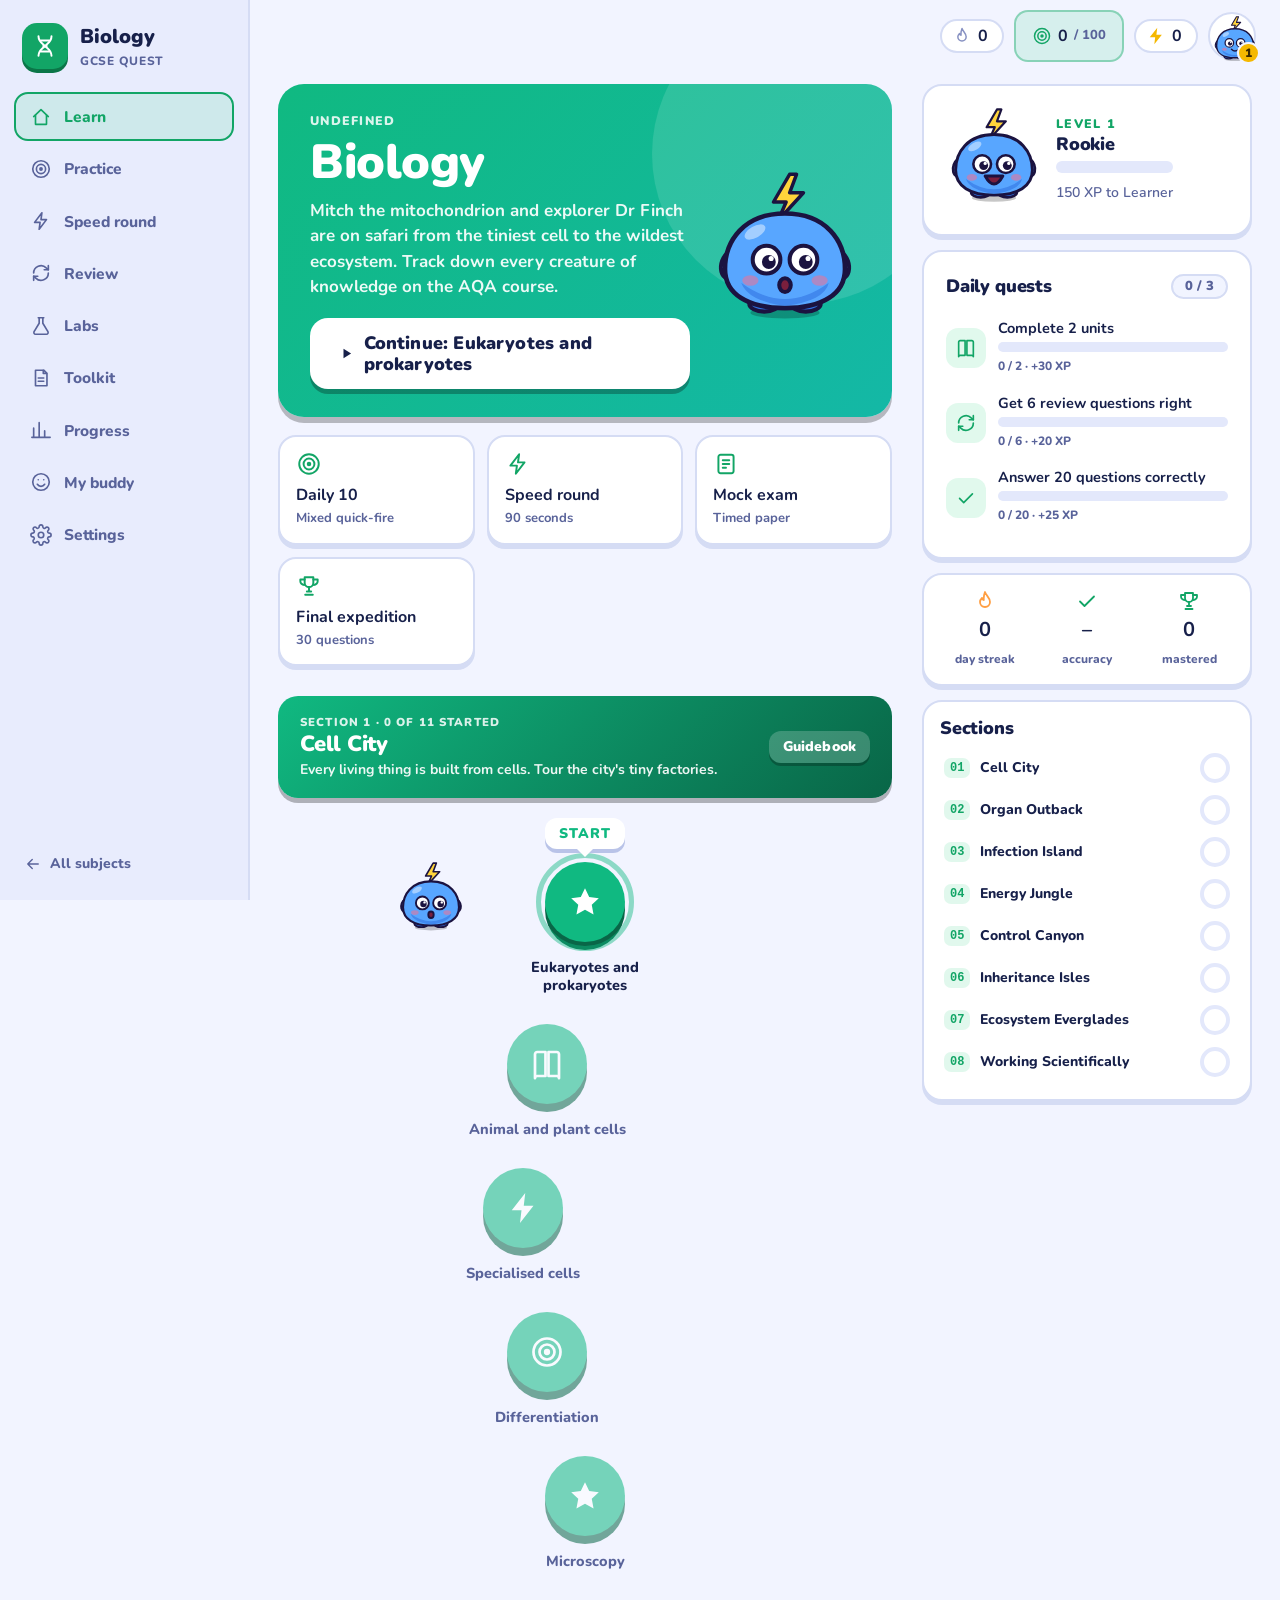
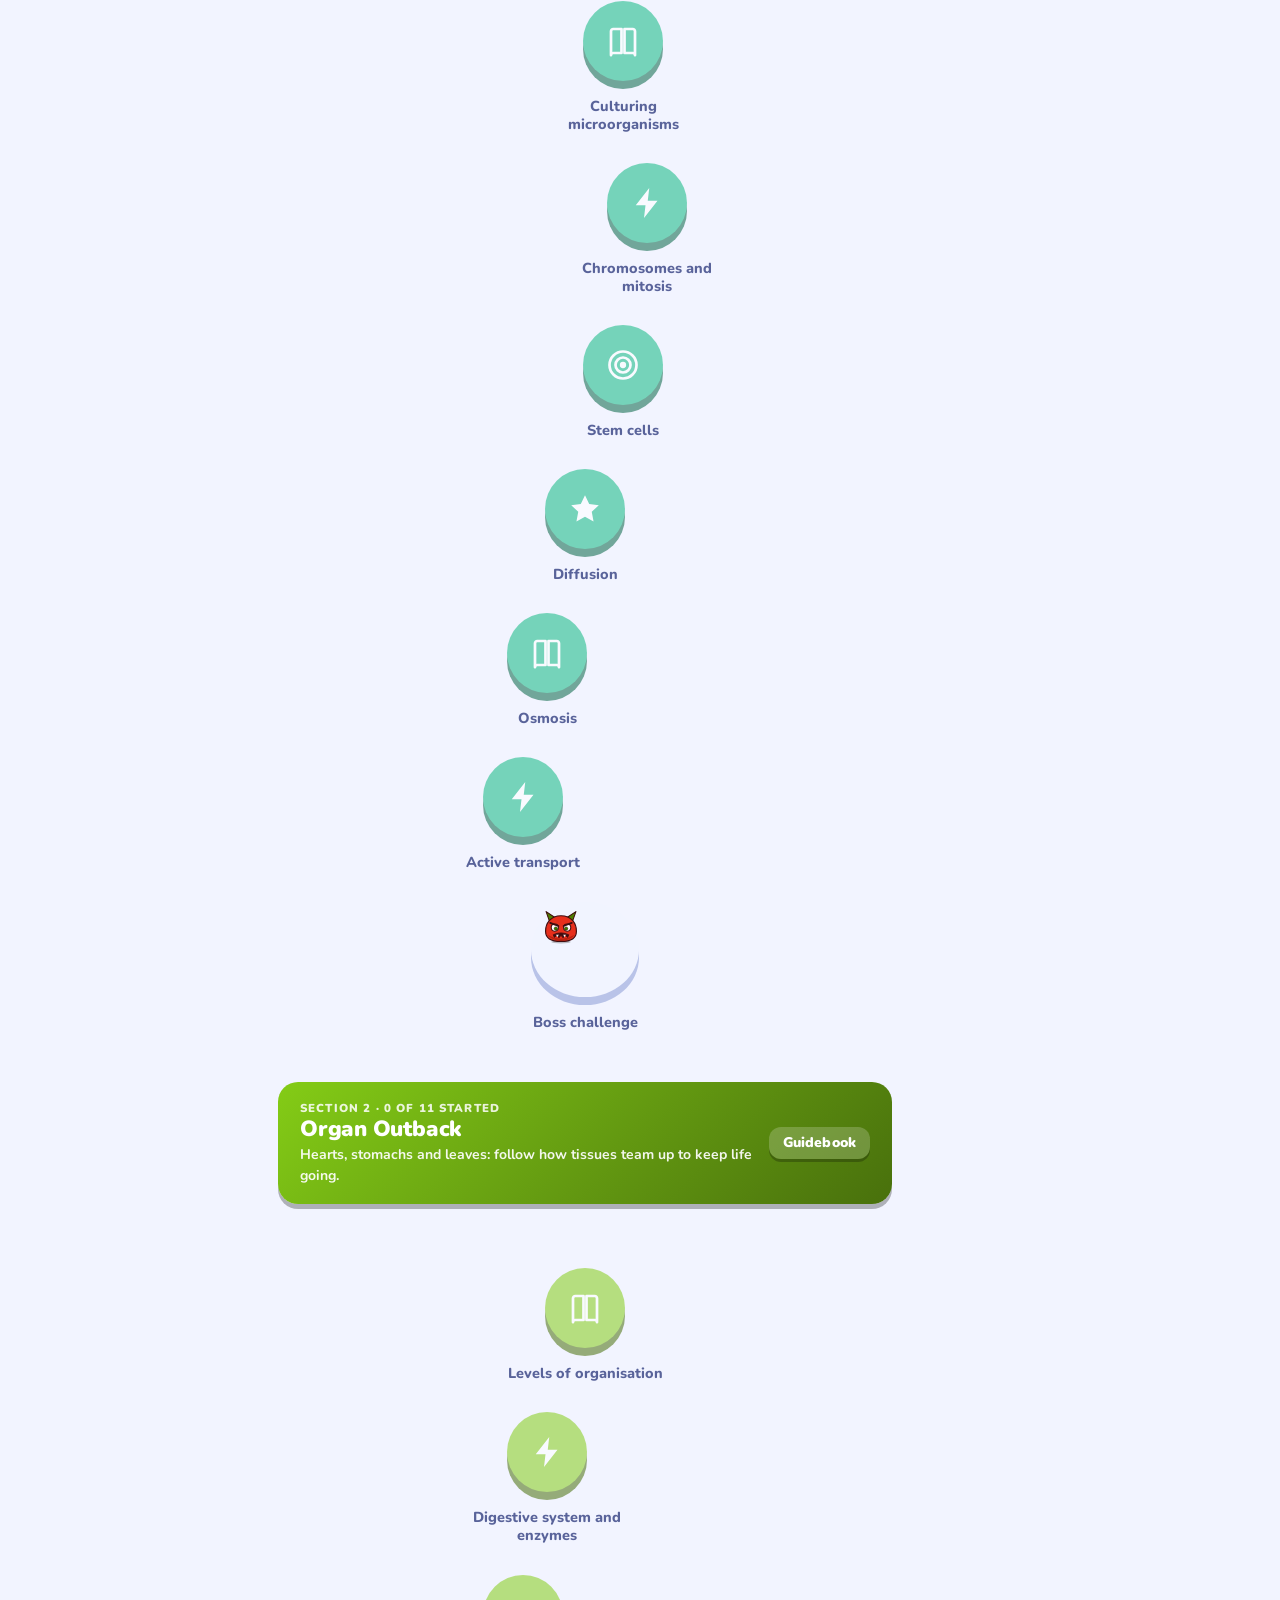
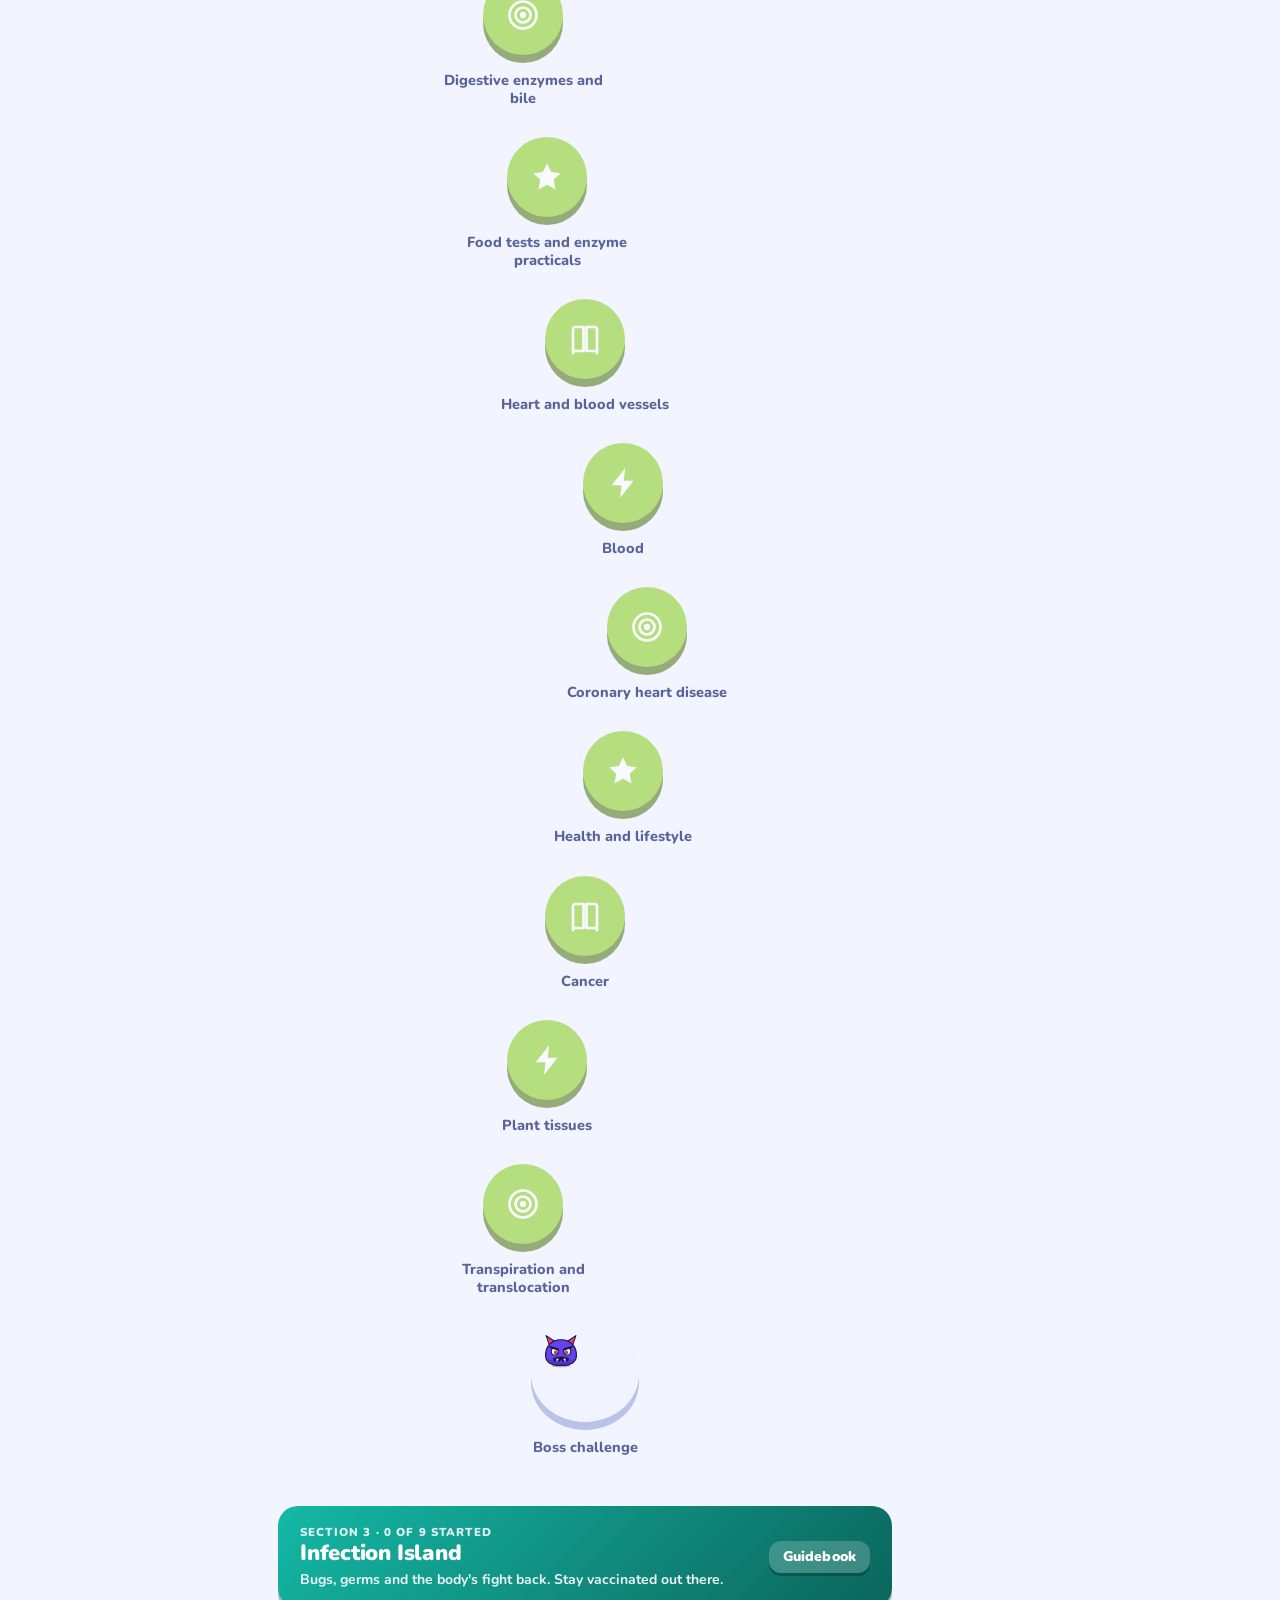
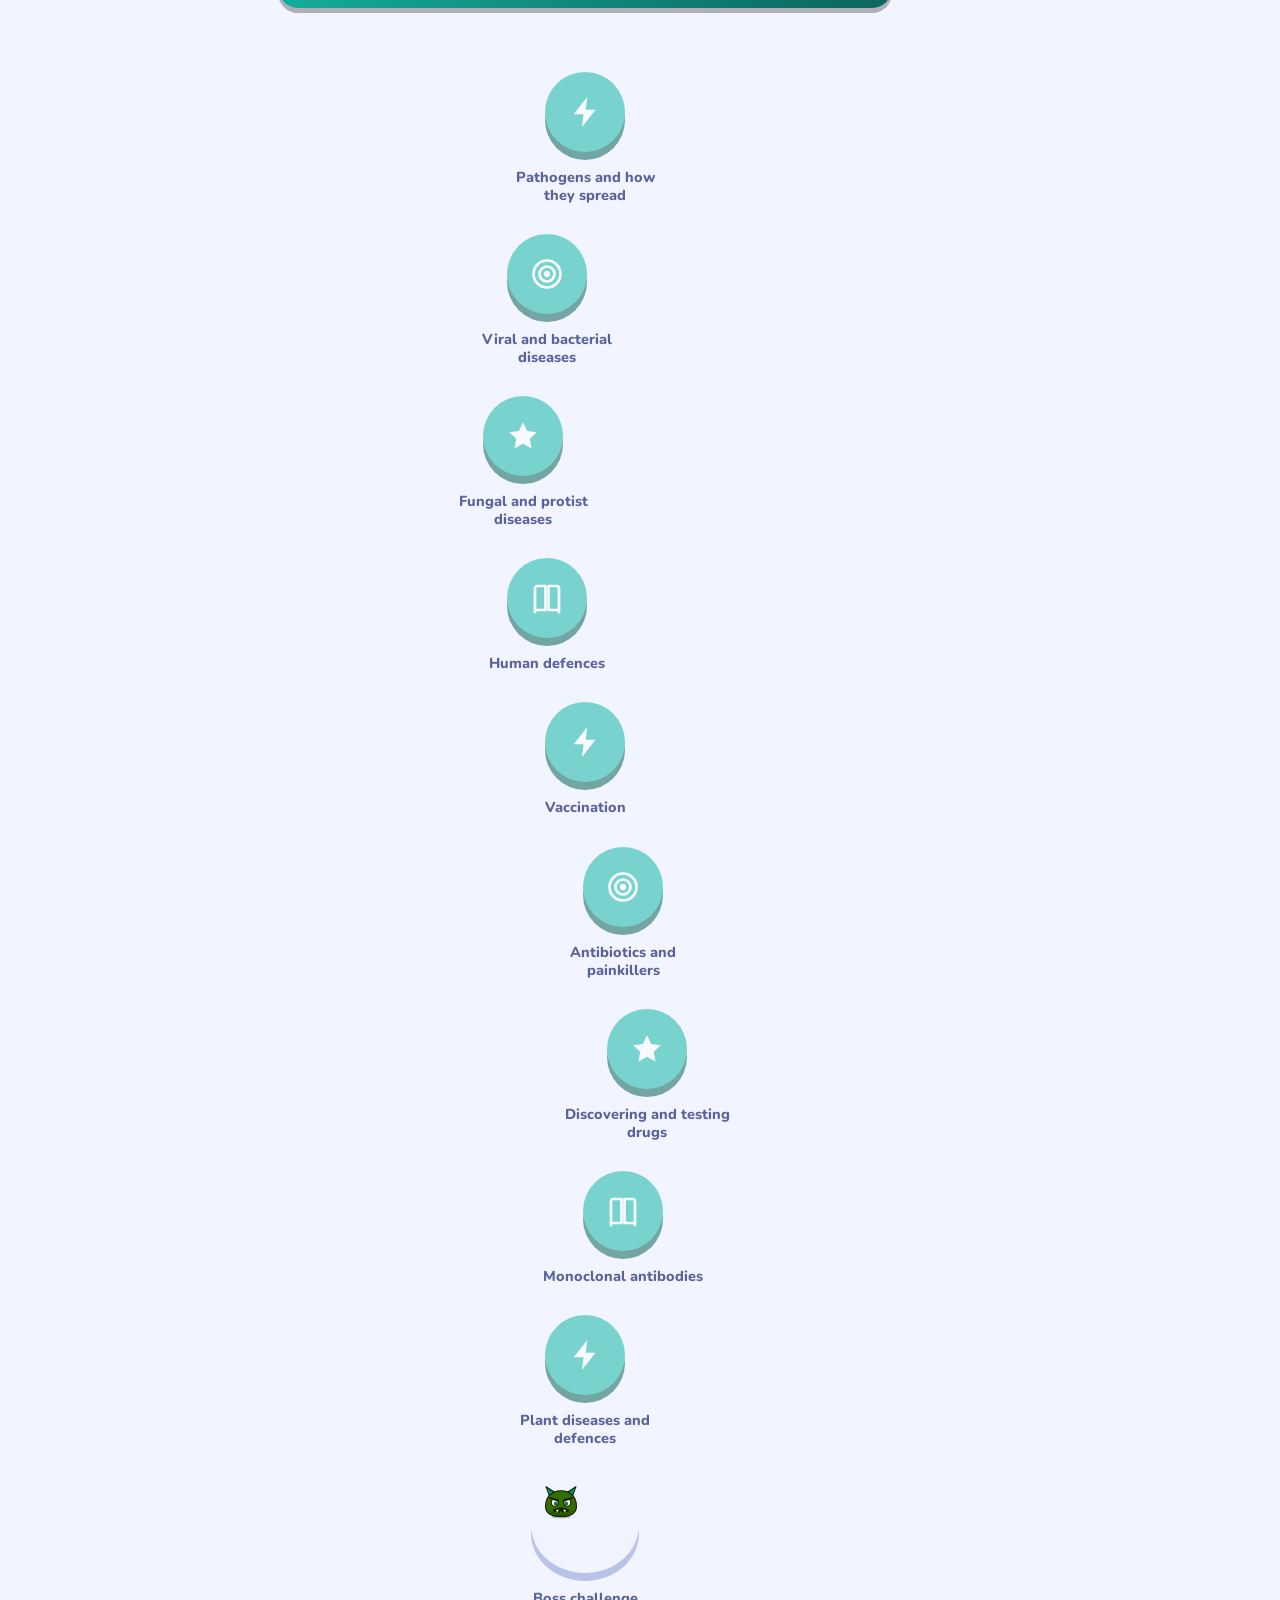
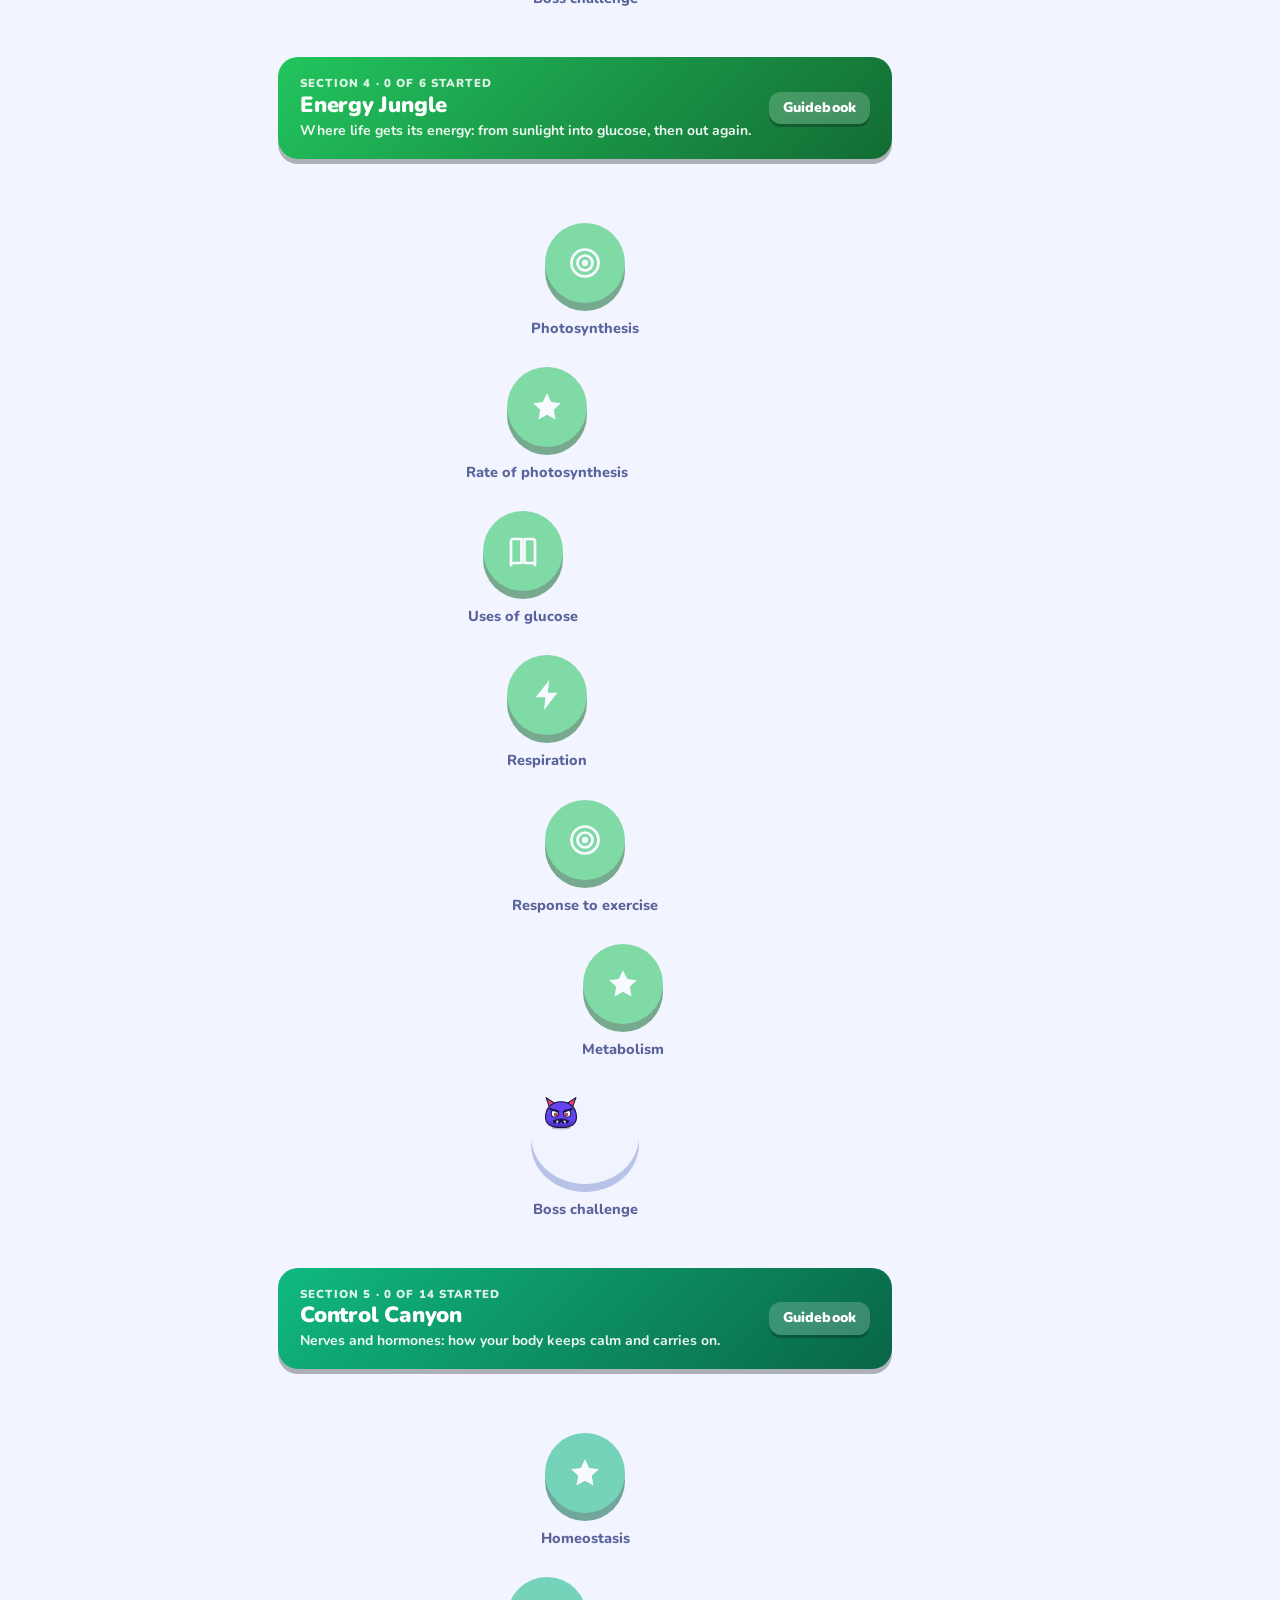
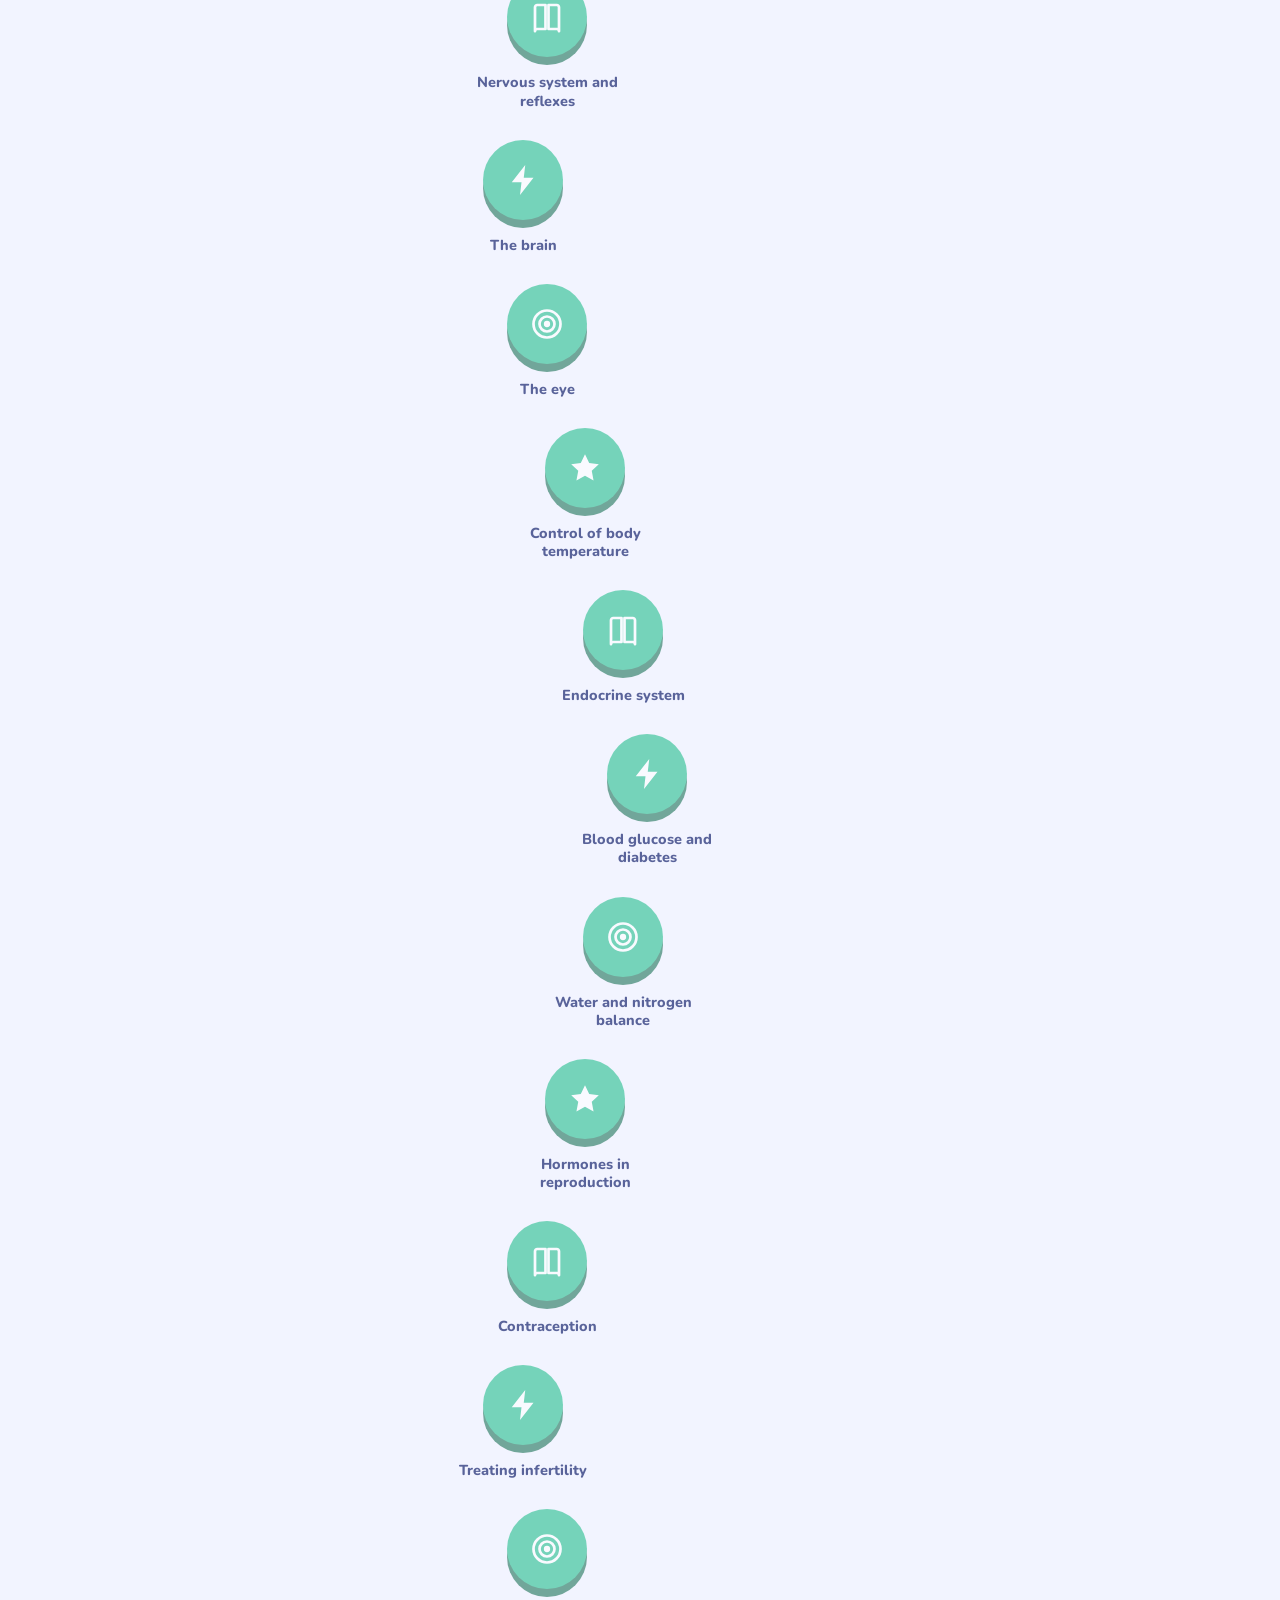
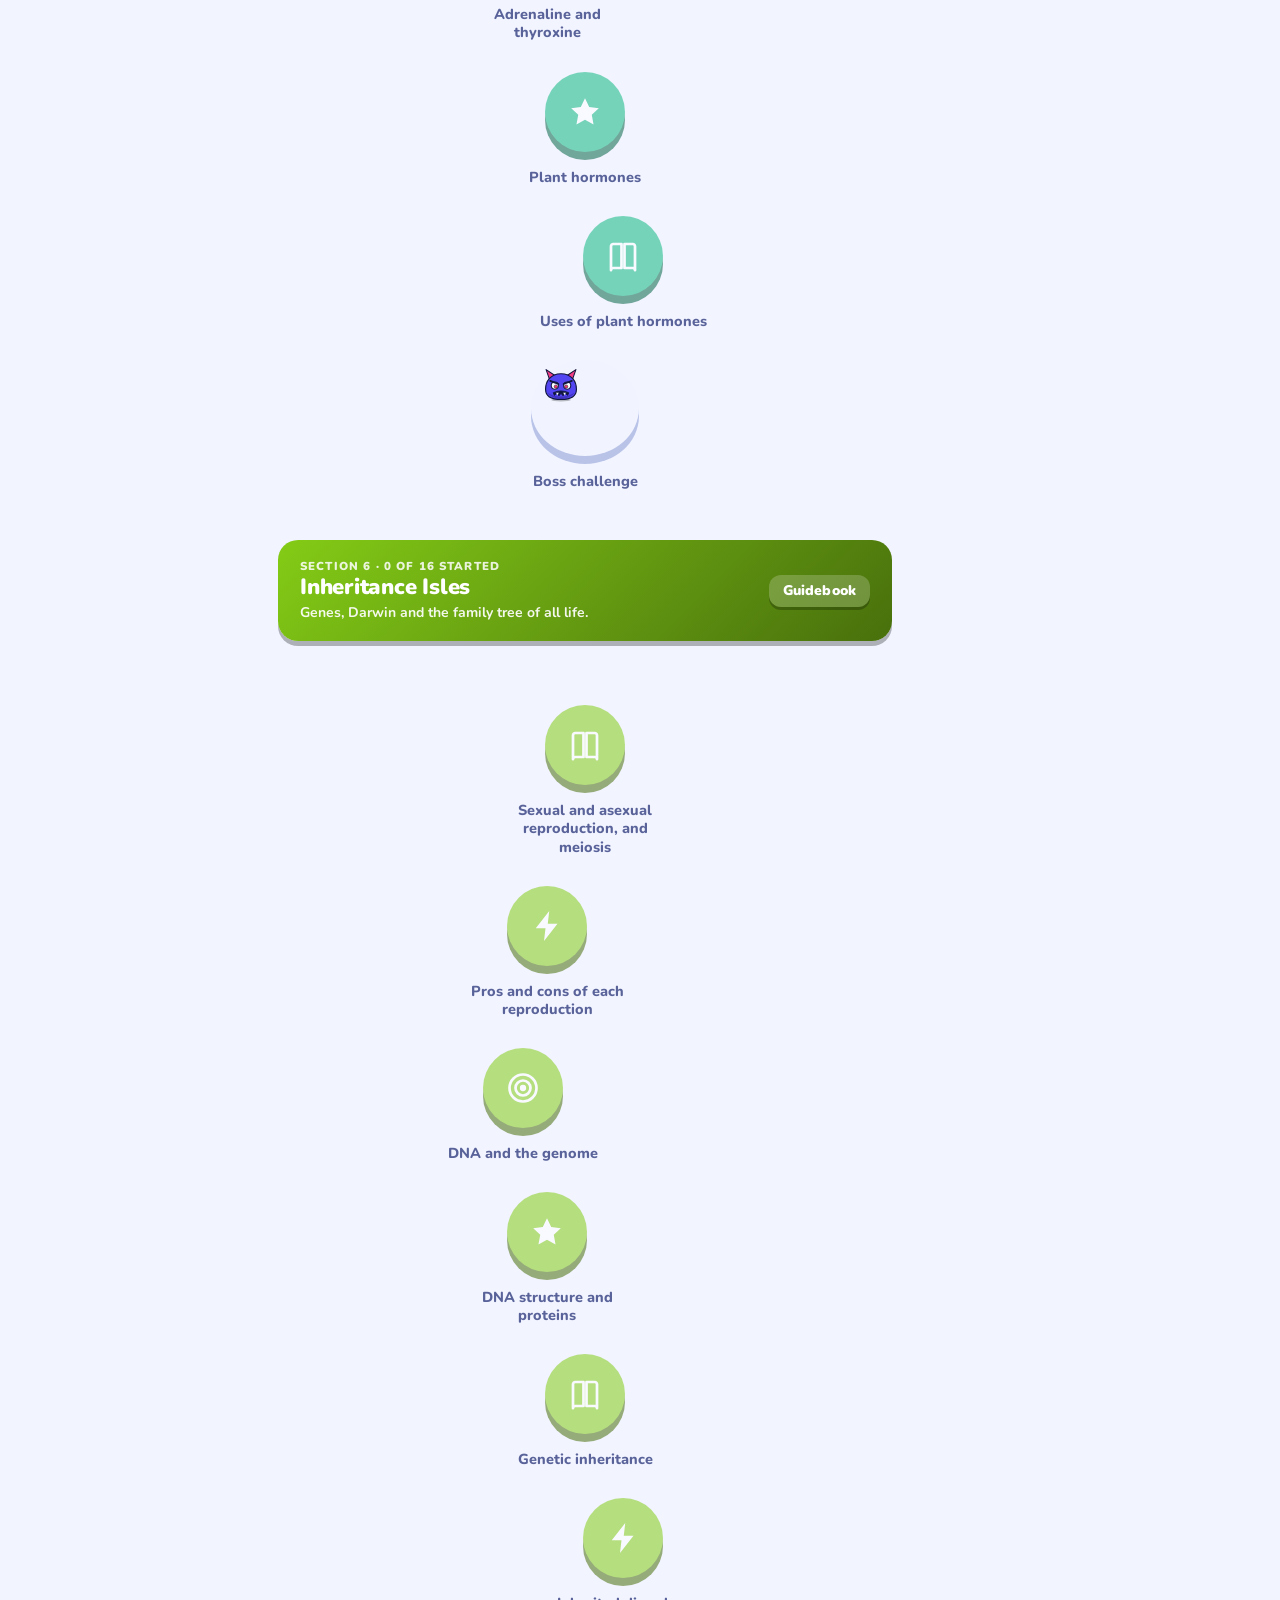
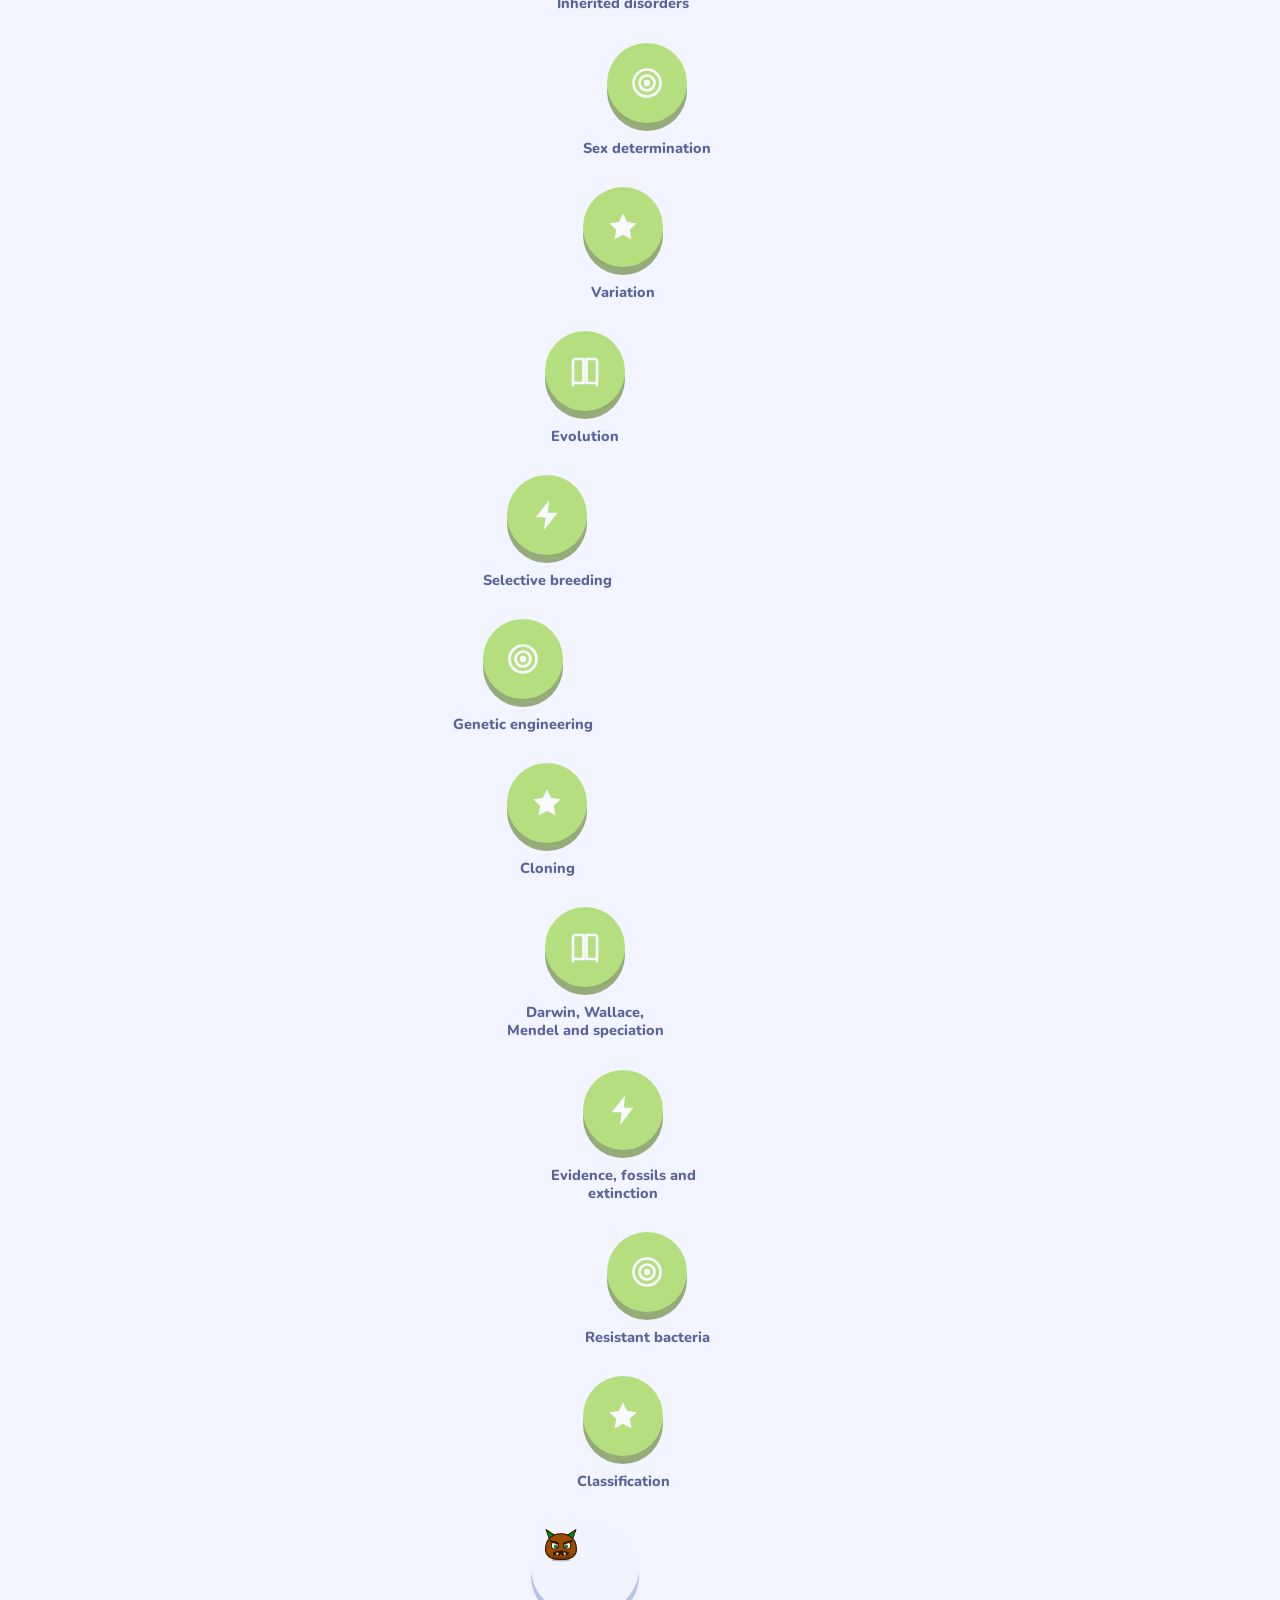
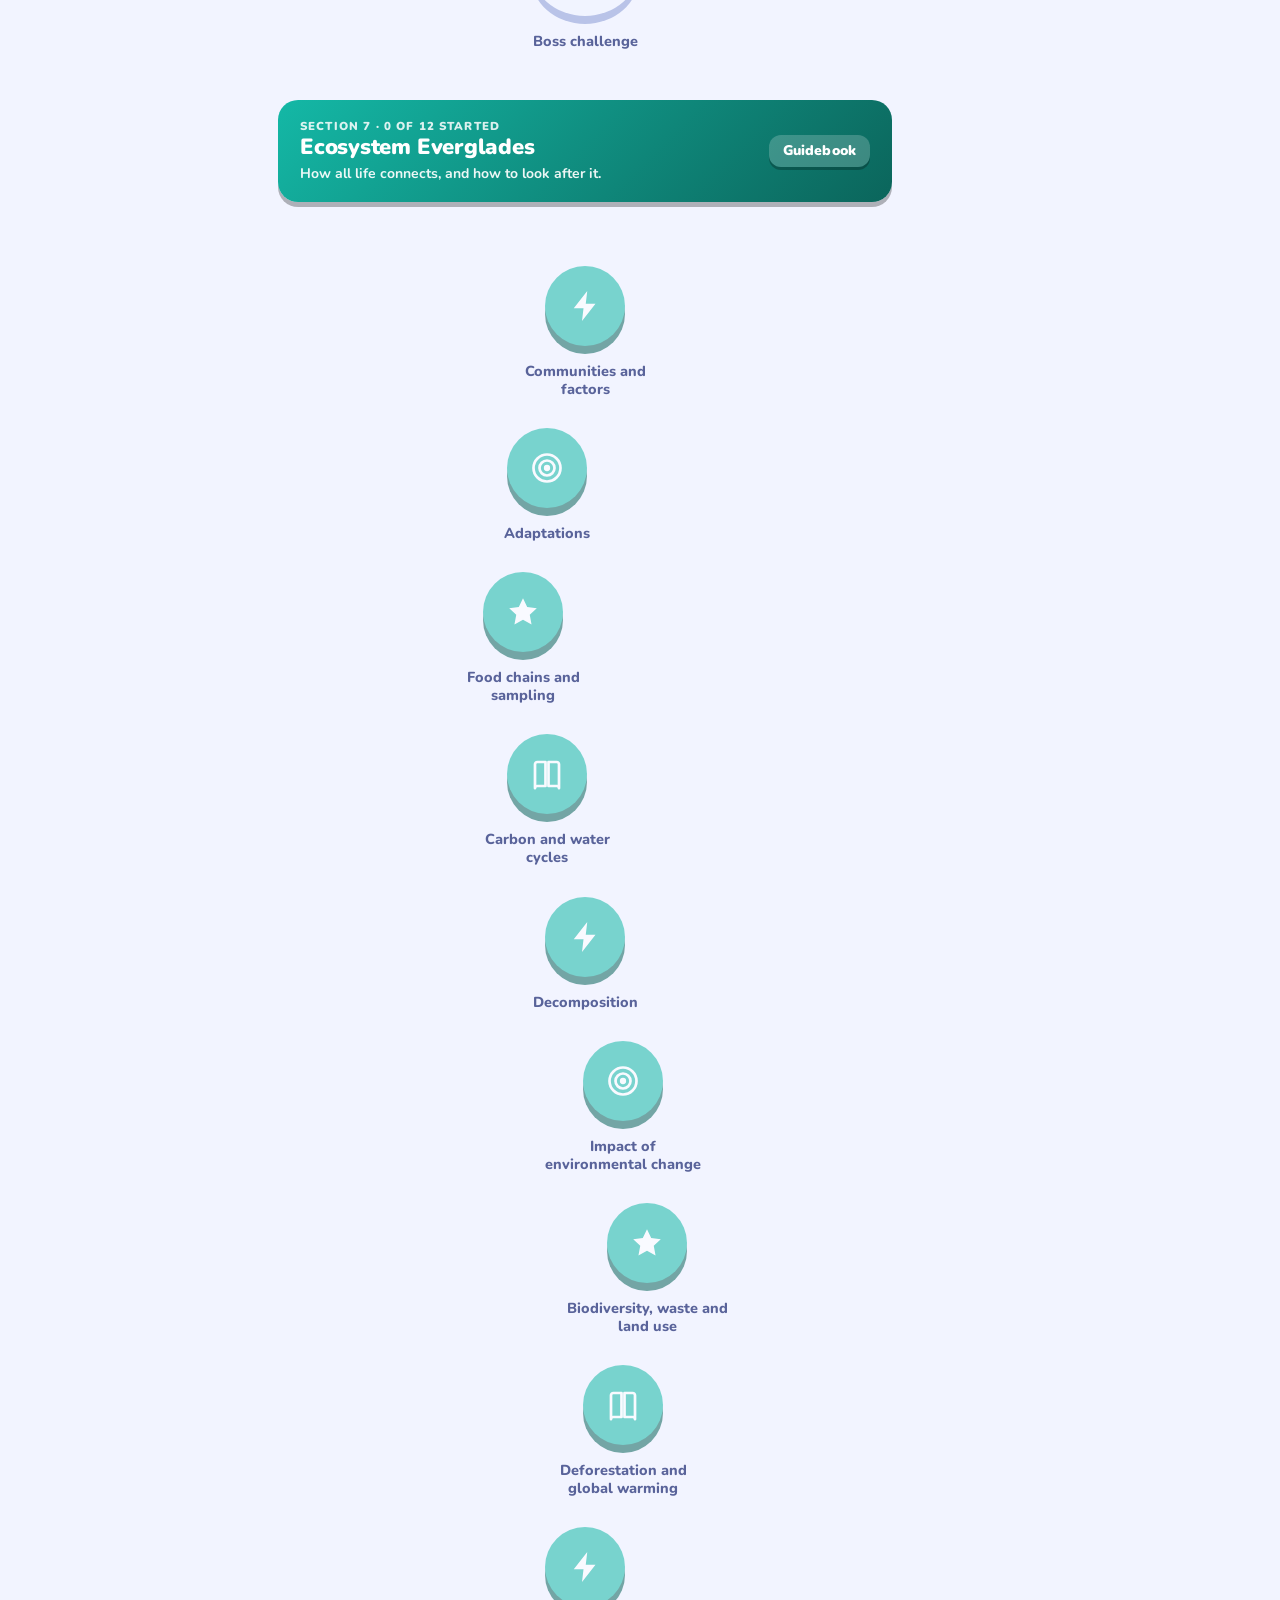
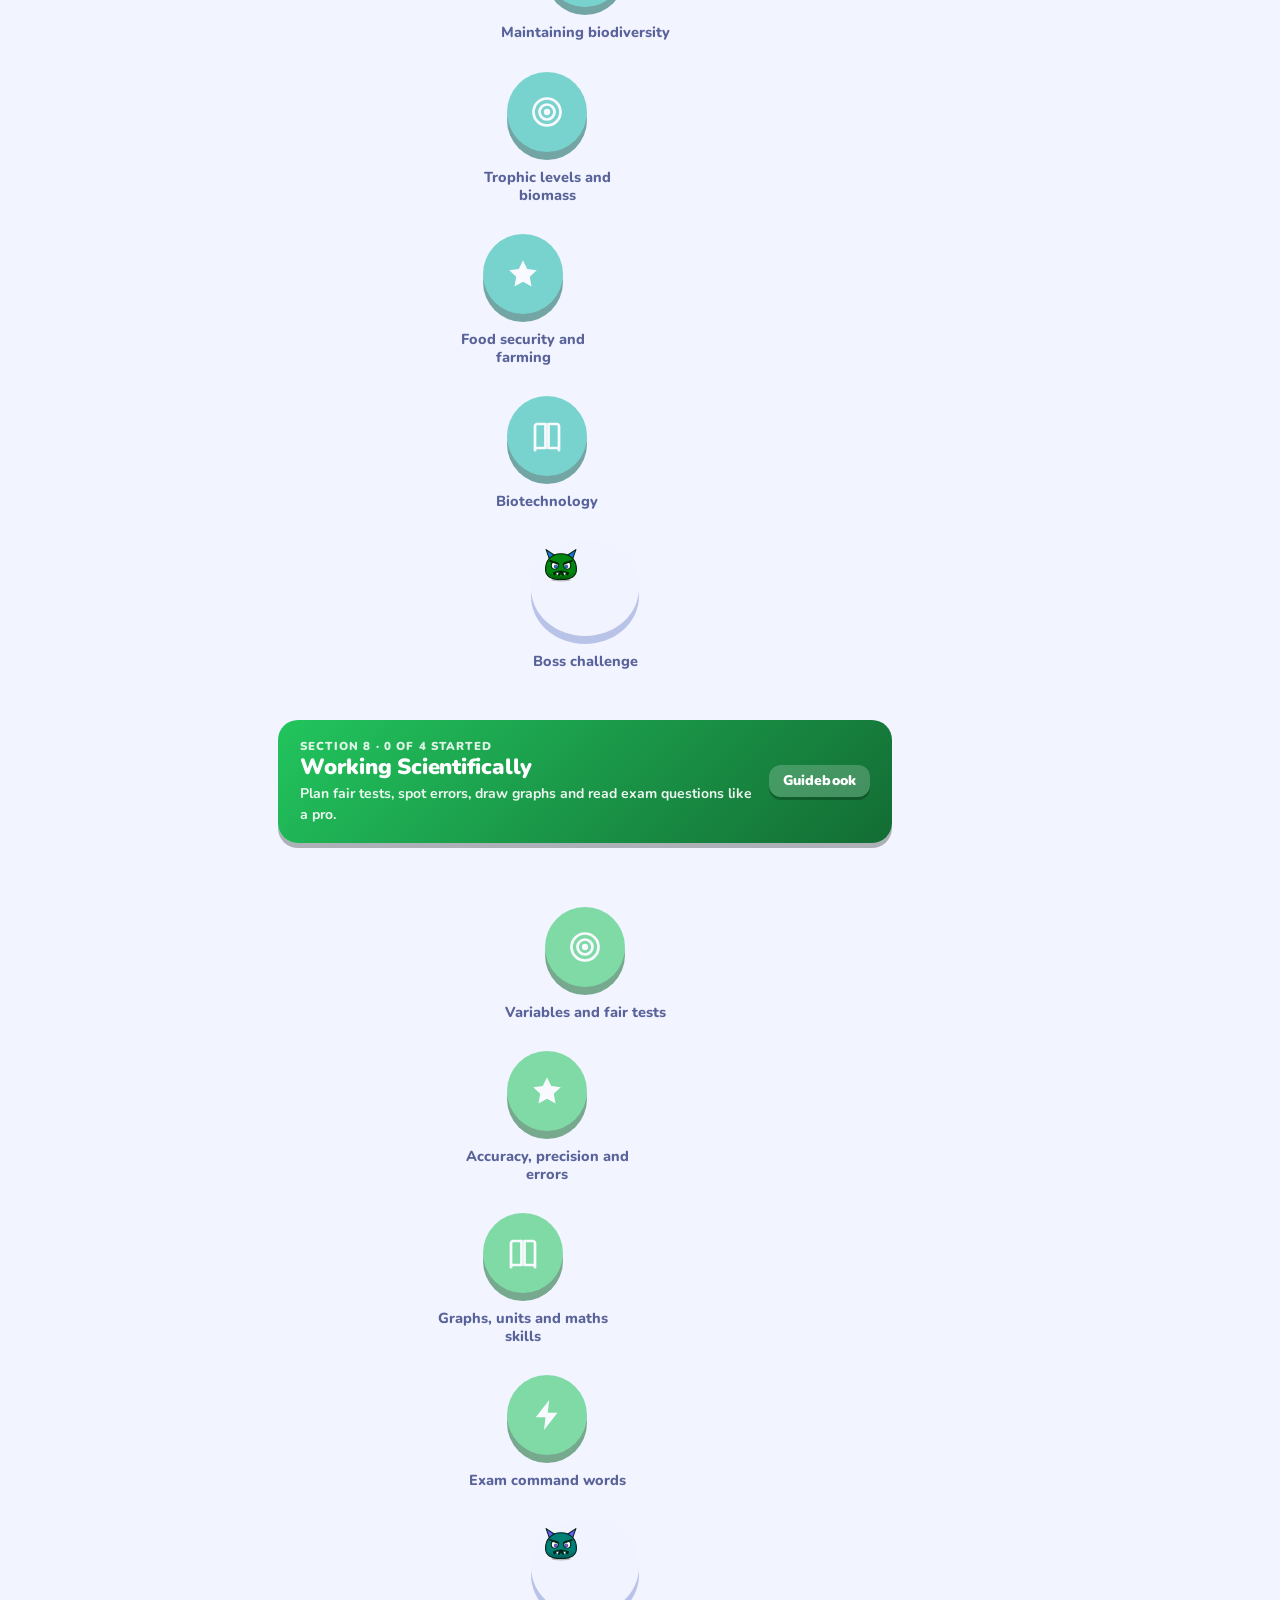
==== commit 430ff43a: "Rebuild GCSE Quest as a game: path map, mascot, bosses, animated explainers - New game UI: Duolingo-" ====
--- a/biology.html
+++ b/biology.html
@@ -3,12 +3,18 @@
 <head>
 <meta charset="utf-8">
 <meta name="viewport" content="width=device-width,initial-scale=1">
-<title>Cell City Safari | GCSE Biology</title>
+<meta name="color-scheme" content="dark light">
+<meta name="theme-color" content="#0e1128">
+<link rel="manifest" href="manifest.json">
+<link rel="icon" href="assets/icon.svg" type="image/svg+xml">
+<title>Biology | GCSE Quest</title>
 <link rel="stylesheet" href="assets/game.css">
 </head>
 <body data-world="biology">
 <noscript>This game needs JavaScript switched on.</noscript>
-<script src="assets/characters.js"></script>
+<script src="assets/icons.js"></script>
+<script src="assets/mascot.js"></script>
+<script src="assets/anim.js"></script>
 <script src="assets/engine.js"></script>
 <script src="data/biology-config.js"></script>
 <script src="data/biology-1.js"></script>
@@ -16,6 +22,8 @@
 <script src="data/biology-3.js"></script>
 <script src="data/science-ws.js"></script>
 <script src="data/biology-labs.js"></script>
+<script src="data/anim-biology.js"></script>
+<script src="data/more-biology.js"></script>
 <script>GAME.start();</script>
 </body>
 </html>
--- a/assets/game.css
+++ b/assets/game.css
@@ -1,233 +1,504 @@
-/* GCSE Quest: comic-book look. Ink outlines, flat colour, halftone dots. */
-@font-face{font-family:"Lilita One";src:url(fonts/lilita.woff2) format("woff2");font-display:swap}
-@font-face{font-family:"Patrick Hand";src:url(fonts/patrick.woff2) format("woff2");font-display:swap}
+/* GCSE Quest v2: a bold, playful game interface. Dark by default, light by choice or device setting. */
 @font-face{font-family:"Nunito";src:url(fonts/nunito.woff2) format("woff2");font-weight:200 1000;font-display:swap}
 
 :root{
-  --ink:#1c1436; --paper:#fffdf5; --good:#17a862; --bad:#e23a4e; --gold:#ffc72e;
-  --sky:#0a4d68; --sky2:#0e7c86; --accent:#ff6b4a; --accent2:#ffd98e; --dots:rgba(255,255,255,.13); --panel:#fff4d6; --path:#fff4d6; --on-sky:#fff;
-  --display:"Lilita One","Trebuchet MS",sans-serif; --hand:"Patrick Hand","Comic Sans MS",cursive; --body:"Nunito","Segoe UI",system-ui,sans-serif;
-  --line:3px solid var(--ink);
+  --bg:#0e1128; --bg2:#141836; --surface:#1c2248; --surface2:#262e5e; --raised:#323c75;
+  --border:#3b4585; --border2:#4a56a0; --text:#f5f7ff; --muted:#aab2dd; --faint:#7782bb;
+  --good:#5ee09a; --good-d:#2a9d63; --good-ink:#052e1a; --bad:#ff6f86; --bad-d:#c7384f; --gold:#ffd43b; --gold-d:#d9a400;
+  --accent:#5aa9ff; --accent-d:#2d6fdf; --accent-ink:#04102c; --accent-soft:rgba(90,169,255,.16);
+  --c1:#3b82f6; --c2:#06b6d4; --c3:#6366f1; --c4:#14b8a6;
+  --shadow:0 10px 30px rgba(3,6,25,.4);
+  --radius:20px; --radius-s:14px;
+  --line:2px solid var(--border);
+  --ui:"Nunito",system-ui,-apple-system,"Segoe UI",Roboto,Arial,sans-serif;
+  --mono:ui-monospace,"SF Mono",Menlo,Consolas,monospace;
+  color-scheme:dark;
 }
-body[data-world=maths]{--sky:#0a4d68;--sky2:#0e7c86;--accent:#ff6b4a;--accent2:#ffd98e;--panel:#fff4d6;--path:#fff4d6}
-body[data-world=physics]{--sky:#1b1464;--sky2:#3d2bb0;--accent:#ff5da2;--accent2:#29e7cd;--panel:#eef3ff;--path:#ffd23f;--dots:rgba(255,255,255,.1)}
-body[data-world=chemistry]{--sky:#3a1c5c;--sky2:#6a2d8f;--accent:#ff5da2;--accent2:#b8f03c;--panel:#f6ffe6;--path:#b8f03c}
-body[data-world=biology]{--sky:#14633c;--sky2:#2b8f4e;--accent:#e8476a;--accent2:#ffb627;--panel:#fbfff0;--path:#ffe27a}
+@media (prefers-color-scheme:light){
+  :root:not([data-theme=dark]){
+    --bg:#f2f4ff; --bg2:#e8ecfd; --surface:#ffffff; --surface2:#f1f4ff; --raised:#e3e8fb;
+    --border:#d5dcf4; --border2:#b9c3e8; --text:#17204a; --muted:#59639a; --faint:#8791c2;
+    --good:#1fa866; --good-d:#157a49; --good-ink:#fff; --bad:#e0455d; --bad-d:#a92a3e; --gold:#f5b800; --gold-d:#c48f00;
+    --accent-ink:#fff; --shadow:0 8px 24px rgba(30,40,100,.12); color-scheme:light;
+  }
+}
+:root[data-theme=light]{
+  --bg:#f2f4ff; --bg2:#e8ecfd; --surface:#ffffff; --surface2:#f1f4ff; --raised:#e3e8fb;
+  --border:#d5dcf4; --border2:#b9c3e8; --text:#17204a; --muted:#59639a; --faint:#8791c2;
+  --good:#1fa866; --good-d:#157a49; --good-ink:#fff; --bad:#e0455d; --bad-d:#a92a3e; --gold:#f5b800; --gold-d:#c48f00;
+  --accent-ink:#fff; --shadow:0 8px 24px rgba(30,40,100,.12); color-scheme:light;
+}
+/* subject palettes */
+body[data-world=maths],.w-maths{--accent:#4d9bff;--accent-d:#2468d8;--c1:#3b82f6;--c2:#06b6d4;--c3:#6366f1;--c4:#14b8a6;--accent-soft:rgba(77,155,255,.16)}
+body[data-world=physics],.w-physics{--accent:#a78bfa;--accent-d:#6d4ee0;--c1:#8b5cf6;--c2:#ec4899;--c3:#3b82f6;--c4:#06b6d4;--accent-soft:rgba(167,139,250,.16)}
+body[data-world=chemistry],.w-chemistry{--accent:#ffa24d;--accent-d:#d9701a;--c1:#f97316;--c2:#eab308;--c3:#ef4444;--c4:#84cc16;--accent-soft:rgba(255,162,77,.16)}
+body[data-world=biology],.w-biology{--accent:#46d68f;--accent-d:#1ea565;--c1:#10b981;--c2:#84cc16;--c3:#14b8a6;--c4:#22c55e;--accent-soft:rgba(70,214,143,.16)}
+:root[data-theme=light] body[data-world=maths]{--accent:#2468d8;--accent-d:#164aa6}
+:root[data-theme=light] body[data-world=physics]{--accent:#6d4ee0;--accent-d:#4a30b0}
+:root[data-theme=light] body[data-world=chemistry]{--accent:#e0680f;--accent-d:#a84a05}
+:root[data-theme=light] body[data-world=biology]{--accent:#12a566;--accent-d:#0b7648}
+@media (prefers-color-scheme:light){
+  :root:not([data-theme=dark]) body[data-world=maths]{--accent:#2468d8;--accent-d:#164aa6}
+  :root:not([data-theme=dark]) body[data-world=physics]{--accent:#6d4ee0;--accent-d:#4a30b0}
+  :root:not([data-theme=dark]) body[data-world=chemistry]{--accent:#e0680f;--accent-d:#a84a05}
+  :root:not([data-theme=dark]) body[data-world=biology]{--accent:#12a566;--accent-d:#0b7648}
+}
 
 *{box-sizing:border-box}
-html{-webkit-text-size-adjust:100%}
-body{margin:0;font-family:var(--body);color:var(--ink);font-size:17px;line-height:1.5;min-height:100vh;
-  background-color:var(--sky);
-  background-image:radial-gradient(var(--dots) 1.6px,transparent 1.8px);background-size:13px 13px}
-h1,h2,h3{font-family:var(--display);font-weight:400;line-height:1.1;margin:0}
-button,input,select{font:inherit;color:inherit}
+html{-webkit-text-size-adjust:100%;scroll-behavior:smooth}
+body{margin:0;font-family:var(--ui);color:var(--text);font-size:17px;font-weight:600;line-height:1.5;min-height:100vh;background:var(--bg)}
+h1,h2,h3,h4{font-weight:900;letter-spacing:-.01em;line-height:1.15;margin:0}
+p{margin:0}
+button,input,select,textarea{font:inherit;color:inherit}
 button{cursor:pointer}
 a{color:inherit}
-:focus-visible{outline:4px solid #2c7be5;outline-offset:3px}
+:focus-visible{outline:4px solid var(--accent);outline-offset:3px;border-radius:10px}
 sub,sup{line-height:0}
-
-/* top bar */
-.bar{position:sticky;top:0;z-index:30;background:var(--paper);border-bottom:var(--line);display:flex;align-items:center;gap:10px;padding:8px 14px;flex-wrap:wrap}
-.bar .home{font-family:var(--display);font-size:20px;text-decoration:none;display:flex;gap:8px;align-items:center;white-space:nowrap}
-.bar .home svg{width:38px;height:38px}
-.bar nav{display:flex;gap:4px;flex-wrap:wrap;flex:1;justify-content:center}
-.bar nav a{text-decoration:none;padding:4px 10px;border-radius:9px;font-weight:800;font-size:15px;position:relative}
-.bar nav a:hover{background:var(--accent2)}
-.bar nav a.on{background:var(--ink);color:#fff}
-.count{background:var(--bad);color:#fff;border-radius:99px;font-size:12px;padding:0 6px;margin-left:4px}
-.wallet{font-family:var(--display);font-size:17px;background:var(--gold);border:var(--line);border-radius:10px;padding:2px 10px;white-space:nowrap}
-.exit{font-weight:800;font-size:14px;white-space:nowrap}
-
-.wrap{max-width:1040px;margin:0 auto;padding:18px 16px 70px}
-.sheet{background:var(--paper);border:var(--line);box-shadow:6px 6px 0 var(--ink);border-radius:14px 6px 12px 8px;padding:20px}
-.sheet + .sheet{margin-top:18px}
-.title{color:var(--on-sky);font-size:clamp(28px,5vw,44px);text-shadow:3px 3px 0 var(--ink);margin:6px 0 4px}
-.lead{color:var(--on-sky);font-weight:700;margin:0 0 16px;max-width:62ch}
-
-.btn{font-family:var(--display);font-size:19px;background:var(--accent);color:#fff;border:var(--line);border-radius:12px;padding:9px 20px;box-shadow:4px 4px 0 var(--ink);text-decoration:none;display:inline-block;text-shadow:1px 1px 0 var(--ink)}
-.btn:hover{transform:translate(-1px,-1px);box-shadow:5px 5px 0 var(--ink)}
-.btn:active{transform:translate(3px,3px);box-shadow:1px 1px 0 var(--ink)}
-.btn.alt{background:#fff;color:var(--ink);text-shadow:none}
-.btn.small{font-size:16px;padding:5px 14px;box-shadow:3px 3px 0 var(--ink)}
+svg{display:block}
+.muted{color:var(--muted)}.sm{font-size:14px}
+
+/* ---------- shell ---------- */
+.shell{display:grid;grid-template-columns:250px minmax(0,1fr);min-height:100vh}
+.sidebar{position:sticky;top:0;height:100vh;display:flex;flex-direction:column;gap:6px;padding:18px 14px;background:var(--bg2);border-right:2px solid var(--border);overflow-y:auto}
+.brand{display:flex;align-items:center;gap:12px;text-decoration:none;padding:4px 8px 16px}
+.brand .mark{width:46px;height:46px;border-radius:15px;background:var(--accent);color:var(--accent-ink);display:grid;place-items:center;flex:none;box-shadow:0 4px 0 var(--accent-d)}
+.brand .mark svg{width:26px;height:26px}
+.brand b{display:block;font-size:20px;font-weight:900}
+.brand small{display:block;color:var(--muted);font-size:12px;font-weight:800;letter-spacing:.06em;text-transform:uppercase}
+.sidebar nav{display:grid;gap:3px}
+.navlink{display:flex;align-items:center;gap:12px;padding:11px 14px;border-radius:14px;text-decoration:none;color:var(--muted);font-weight:800;font-size:15.5px;border:2px solid transparent}
+.navlink svg{width:22px;height:22px;flex:none}
+.navlink:hover{background:var(--surface)}
+.navlink.on{background:var(--accent-soft);color:var(--accent);border-color:var(--accent)}
+.count{margin-left:auto;background:var(--bad);color:#fff;border-radius:99px;font-size:12px;font-weight:900;padding:1px 8px}
+.sidefoot{margin-top:auto;padding-top:12px}
+.sidelink{display:flex;align-items:center;gap:8px;color:var(--muted);text-decoration:none;font-size:14px;font-weight:800;padding:8px 10px;border-radius:10px}
+.sidelink:hover{color:var(--text);background:var(--surface)}
+.sidelink svg{width:18px;height:18px}
+.main{min-width:0}
+.topbar{position:sticky;top:0;z-index:25;display:flex;justify-content:flex-end;align-items:center;gap:10px;padding:10px 24px;background:color-mix(in srgb,var(--bg) 88%,transparent);backdrop-filter:blur(10px)}
+.tpill{display:flex;align-items:center;gap:6px;background:var(--surface);border:2px solid var(--border);border-radius:99px;padding:3px 14px 3px 10px;font-weight:900;text-decoration:none;font-size:16px}
+.tpill svg{width:20px;height:20px}
+.tpill.streak svg{color:var(--faint)}.tpill.streak.lit svg{color:#ff9f43;animation:flick 1.2s ease-in-out infinite}
+.tpill.goal svg{color:var(--accent)}.tpill.goal span{color:var(--muted);font-size:13px}
+.tpill.xpp svg{color:var(--gold)}
+.avatar{position:relative;display:block;width:48px;height:48px;border-radius:50%;background:var(--surface);border:2px solid var(--border);overflow:visible;text-decoration:none}
+.avatar .mascot{position:absolute;inset:2px}
+.lvbadge{position:absolute;right:-6px;bottom:-6px;background:var(--gold);color:#3b2a00;border-radius:99px;font-size:12px;font-weight:900;padding:0 6px;border:2px solid var(--bg)}
+.wrap{max-width:1160px;margin:0 auto;padding:12px 28px 90px}
+@keyframes flick{50%{transform:scale(1.18) rotate(-6deg)}}
+
+/* ---------- primitives ---------- */
+.crumbs{display:flex;gap:8px;flex-wrap:wrap;align-items:center;color:var(--muted);font-size:14px;font-weight:800;margin-bottom:10px}
+.crumbs a{text-decoration:none}.crumbs a:hover{color:var(--text);text-decoration:underline}.crumbs i{font-style:normal;opacity:.5}
+.title{font-size:clamp(28px,4.4vw,42px);margin:0 0 8px}
+.lead{color:var(--muted);max-width:68ch;margin:0 0 22px;font-size:18px}
+.eyebrow{font-size:12.5px;letter-spacing:.1em;text-transform:uppercase;font-weight:900;color:var(--accent)}
+.card,.sheet{background:var(--surface);border:2px solid var(--border);border-radius:var(--radius);padding:22px;box-shadow:0 4px 0 var(--border)}
+.btn{display:inline-flex;align-items:center;justify-content:center;gap:9px;font-weight:900;font-size:16px;letter-spacing:.01em;background:var(--accent);color:var(--accent-ink);border:0;border-radius:16px;padding:12px 22px;text-decoration:none;line-height:1.15;box-shadow:0 5px 0 var(--accent-d);transition:transform .07s,box-shadow .07s,filter .15s;position:relative}
+.btn:hover{filter:brightness(1.07)}
+.btn:active{transform:translateY(5px);box-shadow:0 0 0 var(--accent-d)}
+.btn svg{width:19px;height:19px}
+.btn.big{font-size:18px;padding:15px 28px;border-radius:18px}
+.btn.alt{background:var(--surface2);color:var(--text);box-shadow:0 5px 0 var(--border2)}
+.btn.alt:active{box-shadow:0 0 0 var(--border2)}
+.btn.good{background:var(--good);color:var(--good-ink);box-shadow:0 5px 0 var(--good-d)}
+.btn.bad{background:var(--bad);color:#fff;box-shadow:0 5px 0 var(--bad-d)}
+.btn.small{font-size:14px;padding:8px 14px;border-radius:12px;box-shadow:0 3px 0 var(--border2)}
+.btn.small:not(.alt){box-shadow:0 3px 0 var(--accent-d)}
+.btn:disabled{opacity:.5;cursor:not-allowed}
 .row{display:flex;gap:12px;flex-wrap:wrap;align-items:center}
-
-/* map */
-.mapgrid{display:grid;grid-template-columns:minmax(0,1fr) 290px;gap:20px;align-items:start}
-.side{position:sticky;top:76px;display:grid;gap:14px}
-.mascots{display:flex;align-items:flex-end;gap:2px}
-.mascots svg{width:82px;height:82px}
-.rankbar{height:16px;border:var(--line);border-radius:9px;background:#fff;overflow:hidden;margin:6px 0}
-.rankbar i{display:block;height:100%;background:var(--accent)}
-.statline{display:flex;justify-content:space-between;font-weight:800;gap:10px}
-.trail{position:relative}
-.trail svg.road{position:absolute;inset:0;width:100%;height:100%;pointer-events:none}
-.road path{fill:none;stroke:var(--path);stroke-width:7;stroke-dasharray:3 15;stroke-linecap:round}
-.stop{position:absolute;transform:translate(-50%,-50%);display:flex;flex-direction:column;align-items:center;text-decoration:none;width:230px;text-align:center}
-.coin{width:84px;height:84px;border-radius:50%;border:4px solid var(--ink);background:var(--panel);display:grid;place-items:center;font-size:38px;box-shadow:0 7px 0 var(--ink);line-height:1}
-.stop:hover .coin{transform:translateY(-3px)}
-.stop.done .coin{background:var(--gold)}
-.stop.next .coin{background:var(--accent2);animation:pulse 1.6s infinite}
-.stop.boss .coin{background:var(--accent);width:100px;height:100px;font-size:46px}
-@keyframes pulse{50%{transform:scale(1.08)}}
-.stop .lab{margin-top:11px;background:var(--paper);border:var(--line);border-radius:9px;padding:2px 10px;font-weight:800;font-size:15px;line-height:1.25}
-.stop .lab small{display:block;font-weight:700;font-size:12px}
-.stars{color:#c98b00;letter-spacing:1px;font-size:14px;white-space:nowrap}
-.decor{position:absolute;font-size:36px;pointer-events:none;opacity:.85}
-.tag{display:inline-block;font-size:12px;font-weight:800;border:2px solid var(--ink);border-radius:6px;padding:0 6px;margin:0 3px 0 0;background:#fff;line-height:1.5}
-.tag.h{background:#ffd23f}.tag.s{background:#9ee7ff}.tag.r{background:#ffc2dc}
-
-/* comic reader */
-.comic{display:grid;gap:14px}
-.cpanel{background:var(--panel);border:4px solid var(--ink);box-shadow:5px 5px 0 var(--ink);border-radius:6px 16px 8px 14px;padding:12px;display:flex;gap:10px;align-items:flex-end;
-  background-image:radial-gradient(rgba(28,20,54,.09) 1.4px,transparent 1.6px);background-size:9px 9px;animation:pop .22s ease-out}
-.cpanel.right{flex-direction:row-reverse}
-.cpanel svg.char,.cpanel .char svg{width:88px;height:88px;flex:none}
-.char{flex:none;text-align:center;font-family:var(--hand);font-size:14px;line-height:1.1;width:92px}
-.bubble{position:relative;flex:1;background:#fff;border:3px solid var(--ink);border-radius:20px;padding:10px 15px;font-family:var(--hand);font-size:22px;line-height:1.28;margin-bottom:20px;min-width:0}
-.bubble:after{content:"";position:absolute;left:-14px;bottom:10px;width:20px;height:18px;background:#fff;border-left:3px solid var(--ink);border-bottom:3px solid var(--ink);transform:skewY(30deg) rotate(8deg);border-radius:0 0 0 6px}
-.right .bubble:after{left:auto;right:-14px;transform:scaleX(-1) skewY(30deg) rotate(8deg)}
-.cpanel.diagram{display:block;background:#fff;text-align:center}
-.cpanel.diagram svg{max-width:100%;height:auto;max-height:380px}
-.trick{background:var(--accent2);border:4px dashed var(--ink);border-radius:18px;padding:14px 18px;transform:rotate(-.6deg);animation:pop .22s ease-out}
-.trick h3{font-size:22px;margin-bottom:4px}
-.trick p{margin:0;font-family:var(--hand);font-size:24px;line-height:1.25}
-@keyframes pop{from{transform:scale(.94);opacity:0}to{opacity:1}}
-.crumbs{color:var(--on-sky);font-weight:800;margin-bottom:6px}
-.crumbs a{color:var(--on-sky)}
-
-/* battle */
-.arena{display:grid;gap:14px}
-.hud{display:flex;justify-content:space-between;align-items:center;gap:10px;flex-wrap:wrap;background:var(--paper);border:var(--line);border-radius:12px;padding:6px 14px;font-weight:800}
-.hearts{font-size:22px;letter-spacing:1px;line-height:1}
-.combo{font-family:var(--display);color:var(--accent);font-size:19px}
-.stage{position:relative;display:flex;justify-content:space-between;align-items:flex-end;padding:8px 20px 8px;border:4px solid var(--ink);border-radius:14px;background:linear-gradient(var(--sky2),var(--sky2) 64%,var(--accent2) 64%);height:150px;overflow:hidden}
-.stage svg{width:112px;height:112px}
-.hpwrap{position:absolute;right:150px;top:12px;left:150px}
-.hpname{font-family:var(--display);color:#fff;text-shadow:2px 2px 0 var(--ink);font-size:17px;text-align:center;white-space:nowrap;overflow:hidden;text-overflow:ellipsis}
-.hp{height:14px;background:#fff;border:3px solid var(--ink);border-radius:8px;overflow:hidden}
-.hp i{display:block;height:100%;background:var(--bad);transition:width .3s}
-.hit{animation:hit .4s}.lunge{animation:lunge .35s}.sad{animation:sad .5s}
-@keyframes hit{20%{transform:translateX(12px) rotate(8deg)}60%{transform:translateX(-7px) rotate(-5deg)}}
-@keyframes lunge{40%{transform:translateX(60px) scale(1.1)}}
-@keyframes sad{30%{transform:translateX(-10px) rotate(-8deg)}70%{transform:translateX(5px)}}
-.pow{position:absolute;left:58%;top:30%;font-family:var(--display);color:#fff;background:var(--bad);border:3px solid var(--ink);padding:2px 12px;font-size:26px;transform:rotate(-8deg);animation:boom .6s forwards;clip-path:polygon(0 12%,12% 0,30% 10%,50% 0,70% 8%,92% 0,100% 30%,92% 55%,100% 90%,75% 86%,50% 100%,30% 88%,6% 100%,10% 60%)}
-@keyframes boom{from{transform:scale(.4) rotate(-14deg)}40%{transform:scale(1.15) rotate(-6deg)}to{opacity:0;transform:scale(1.1) rotate(-6deg)}}
-
-.qbox{background:var(--paper);border:4px solid var(--ink);box-shadow:5px 5px 0 var(--ink);border-radius:14px;padding:16px}
-.prompt{font-weight:800;font-size:20px;line-height:1.35;margin:0 0 12px}
-.choices{display:grid;grid-template-columns:1fr 1fr;gap:10px}
-.choice{background:#fff;border:var(--line);border-radius:12px;padding:10px 12px;text-align:left;font-weight:700;box-shadow:3px 3px 0 var(--ink);display:flex;gap:9px;align-items:flex-start;min-height:52px}
-.choice:hover:not(:disabled){background:var(--accent2)}
-.choice:disabled{cursor:default;opacity:.65}
-.choice .kb{font-family:var(--display);font-size:14px;background:var(--ink);color:#fff;border-radius:5px;padding:0 6px;flex:none;margin-top:2px}
-.choice.right{background:#b8f2cf;opacity:1}.choice.wrong{background:#ffc4cb;opacity:1}
-.feedback{margin-top:12px;border-radius:10px;border:var(--line);padding:10px 14px;display:flex;justify-content:space-between;gap:14px;align-items:center;flex-wrap:wrap}
-.feedback.ok{background:#d6f8e3}.feedback.no{background:#ffe1e4}
-.feedback p{margin:0;flex:1 1 280px}
-.feedback b{font-family:var(--display);font-weight:400;font-size:19px;display:block}
-.typed{display:flex;gap:8px;align-items:center;flex-wrap:wrap}
-.typed input{border:var(--line);border-radius:10px;padding:8px 12px;width:210px;font-weight:800;font-size:20px;background:#fff}
-.unit{font-weight:800}
-.pairs{display:grid;grid-template-columns:1fr 1fr;gap:10px}
-.pairs>div{display:grid;gap:8px;align-content:start}
-.tile{background:#fff;border:var(--line);border-radius:10px;padding:8px 11px;font-weight:700;text-align:left;box-shadow:2px 2px 0 var(--ink);min-height:44px}
-.tile.sel{background:var(--accent2)}.tile.done{background:#b8f2cf;box-shadow:none;opacity:.7}.tile.oops{animation:sad .4s;background:#ffc4cb}
-.bins{display:grid;gap:10px;grid-template-columns:repeat(auto-fit,minmax(130px,1fr))}
-.bin{background:var(--panel);border:var(--line);border-radius:12px;padding:10px;font-family:var(--display);font-size:17px;min-height:68px;text-align:center}
-.bin:hover{background:var(--accent2)}
-.bin small{display:block;font-family:var(--body);font-weight:700;font-size:13px}
-.item{font-family:var(--hand);font-size:26px;text-align:center;padding:9px;background:#fff;border:3px dashed var(--ink);border-radius:12px;margin-bottom:12px;animation:pop .2s}
-.ordered{min-height:42px;display:grid;gap:5px;margin-bottom:10px;counter-reset:n}
-.ordered div{background:#b8f2cf;border:2px solid var(--ink);border-radius:8px;padding:3px 10px;font-weight:700;counter-increment:n}
-.ordered div:before{content:counter(n) ". ";font-weight:900}
+.chip{display:inline-flex;align-items:center;gap:6px;font-size:13px;font-weight:900;border:2px solid var(--border);background:var(--surface2);border-radius:99px;padding:1px 12px;color:var(--muted)}
+.tag{display:inline-block;font-size:12px;font-weight:900;border-radius:8px;padding:1px 9px;margin:0 5px 3px 0;background:var(--surface2);color:var(--muted);border:2px solid var(--border)}
+.tag.h{color:#ffd43b;border-color:rgba(255,212,59,.45)}.tag.s{color:#6ad4ff;border-color:rgba(106,212,255,.45)}.tag.r{color:#ff94c4;border-color:rgba(255,148,196,.45)}.tag.anim{color:var(--accent);border-color:var(--accent)}
+:root[data-theme=light] .tag.h{color:#8a6100}:root[data-theme=light] .tag.s{color:#006c9c}:root[data-theme=light] .tag.r{color:#b0285f}
+@media (prefers-color-scheme:light){:root:not([data-theme=dark]) .tag.h{color:#8a6100}:root:not([data-theme=dark]) .tag.s{color:#006c9c}:root:not([data-theme=dark]) .tag.r{color:#b0285f}}
+.track{height:12px;border-radius:99px;background:var(--raised);overflow:hidden}
+.track i{display:block;height:100%;border-radius:99px;background:var(--accent);transition:width .5s cubic-bezier(.2,.8,.2,1)}
+.track.good i{background:var(--good)}
+.ring{position:relative;display:grid;place-items:center;flex:none}
+.ring svg{transform:rotate(-90deg)}.ring .bg{stroke:var(--raised)}.ring .fg{stroke:var(--accent);transition:stroke-dashoffset .6s cubic-bezier(.2,.8,.2,1)}
+.ring b{position:absolute;font-weight:900}
+.grid{display:grid;gap:16px}.g2{grid-template-columns:repeat(auto-fill,minmax(300px,1fr))}
+.statrow{display:grid;grid-template-columns:repeat(auto-fit,minmax(170px,1fr));gap:14px;margin-bottom:22px}
+.stat{background:var(--surface);border:2px solid var(--border);border-radius:var(--radius-s);padding:14px 16px;display:flex;gap:13px;align-items:center}
+.stat .ic{width:42px;height:42px;border-radius:13px;background:var(--accent-soft);color:var(--accent);display:grid;place-items:center;flex:none}
+.stat .ic svg{width:22px;height:22px}.stat b{display:block;font-size:22px;line-height:1.15}.stat span{display:block;color:var(--muted);font-size:13px;font-weight:800}
+h2.sec{font-size:21px;margin:32px 0 14px;display:flex;align-items:center;gap:10px}h2.sec small{font-size:14px;color:var(--muted)}
+h2.sec2{font-size:18px;margin:18px 0 6px}
+.tabs{display:flex;gap:8px;flex-wrap:wrap;margin:6px 0 20px}
+.tab{padding:9px 18px;border-radius:99px;border:2px solid var(--border);text-decoration:none;font-weight:900;color:var(--muted);background:var(--surface)}
+.tab.on{background:var(--accent);color:var(--accent-ink);border-color:var(--accent)}
+
+/* ---------- mascot and boss ---------- */
+.mascot{display:inline-block;width:64px;height:68px;line-height:0;flex:none}
+.mascot svg{width:100%;height:100%;overflow:visible}
+.mbody{transform-box:fill-box;transform-origin:50% 100%}
+.mo{display:none}
+.m-idle .mo-smile,.m-think .mo-smile,.m-happy .mo-open,.m-sad .mo-sad,.m-wow .mo-o{display:inline}
+.m-idle .mbody{animation:mfloat 3.2s ease-in-out infinite}
+.m-happy .mbody{animation:mhop .75s ease-in-out infinite}
+.m-sad .mbody{animation:mdroop 3s ease-in-out infinite}
+.m-think .mbody{animation:mtilt 2.8s ease-in-out infinite}
+.m-wow .mbody{animation:mwow 1.5s ease-in-out infinite}
+.meyes{transform-box:fill-box;transform-origin:50% 50%;animation:blink 4.5s infinite}
+.m-sad .pup{transform:translateY(3px)}.m-think .pup{transform:translate(-3px,-3px)}
+.m-happy .marm.l{transform-box:fill-box;transform-origin:50% 20%;animation:wave .75s ease-in-out infinite}
+.m-happy .marm.r{transform-box:fill-box;transform-origin:50% 20%;animation:wave .75s ease-in-out infinite reverse}
+.mspark{transform-box:fill-box;transform-origin:50% 100%;animation:spark 2s ease-in-out infinite}
+@keyframes mfloat{50%{transform:translateY(-5px)}}
+@keyframes mhop{0%,100%{transform:translateY(0) scale(1,1)}25%{transform:translateY(0) scale(1.06,.92)}55%{transform:translateY(-14px) scale(.95,1.06)}}
+@keyframes mdroop{50%{transform:translateY(2px) scale(1.02,.96)}}
+@keyframes mtilt{0%,100%{transform:rotate(-4deg)}50%{transform:rotate(4deg)}}
+@keyframes mwow{0%,100%{transform:scale(1)}50%{transform:scale(1.07) translateY(-4px)}}
+@keyframes blink{0%,93%,100%{transform:scaleY(1)}96%{transform:scaleY(.08)}}
+@keyframes wave{50%{transform:rotate(22deg)}}
+@keyframes spark{0%,100%{transform:rotate(-6deg)}50%{transform:rotate(8deg) scale(1.08)}}
+.boss{display:inline-block;width:130px;height:130px;filter:hue-rotate(var(--hue,0deg));line-height:0}
+.boss svg{width:100%;height:100%;overflow:visible}
+.bbody{transform-box:fill-box;transform-origin:50% 100%;animation:bfloat 2.6s ease-in-out infinite}
+.bp{transform-box:fill-box;animation:glare 3s infinite}
+@keyframes bfloat{50%{transform:translateY(-6px) scale(1.02)}}
+@keyframes glare{50%{transform:translate(2px,1px)}}
+#bossw.hit .bbody{animation:bhit .55s}
+#bossw.atk .bbody{animation:batk .55s}
+@keyframes bhit{0%{transform:translateX(0)}20%{transform:translateX(14px) rotate(6deg);filter:brightness(2)}50%{transform:translateX(-10px) rotate(-5deg)}100%{transform:none}}
+@keyframes batk{0%{transform:none}40%{transform:translateX(-30px) scale(1.18)}100%{transform:none}}
+
+/* ---------- home: path ---------- */
+.home{display:grid;grid-template-columns:minmax(0,1fr) 330px;gap:30px;align-items:start}
+.hero2{display:grid;grid-template-columns:minmax(0,1fr) auto;gap:20px;align-items:center;background:linear-gradient(135deg,var(--c1),var(--c3));color:#fff;border-radius:26px;padding:28px 32px;margin-bottom:18px;box-shadow:0 6px 0 rgba(0,0,0,.25);position:relative;overflow:hidden}
+.hero2:before{content:"";position:absolute;right:-60px;top:-80px;width:300px;height:300px;border-radius:50%;background:rgba(255,255,255,.12)}
+.hero2 .eyebrow{color:rgba(255,255,255,.85)}
+.hero2 h1{font-size:clamp(32px,5vw,48px);margin:4px 0 8px}
+.hero2 p{max-width:52ch;margin-bottom:18px;color:rgba(255,255,255,.92);font-weight:700}
+.hero2 .btn{background:#fff;color:#17204a;box-shadow:0 5px 0 rgba(0,0,0,.28)}
+.hm{position:relative;z-index:1}
+.modes{display:grid;grid-template-columns:repeat(auto-fit,minmax(150px,1fr));gap:12px;margin-bottom:8px}
+.mode{display:flex;flex-direction:column;gap:2px;background:var(--surface);border:2px solid var(--border);border-radius:18px;padding:14px 16px;text-decoration:none;box-shadow:0 4px 0 var(--border);transition:transform .1s}
+.mode:hover{transform:translateY(-2px);border-color:var(--accent)}
+.mode svg{width:26px;height:26px;color:var(--accent);margin-bottom:4px}.mode b{font-size:16px}.mode span{font-size:13px;color:var(--muted);font-weight:700}
+.sect{margin-top:30px;scroll-margin-top:80px}
+.w-sec0{--sa:var(--c1)}.w-sec1{--sa:var(--c2)}.w-sec2{--sa:var(--c3)}.w-sec3{--sa:var(--c4)}
+.banner{display:flex;justify-content:space-between;align-items:center;gap:16px;background:linear-gradient(135deg,var(--sa),color-mix(in srgb,var(--sa) 55%,#000));color:#fff;border-radius:20px;padding:18px 22px;box-shadow:0 5px 0 rgba(0,0,0,.28);position:sticky;top:68px;z-index:5}
+.banner h2{font-size:22px}.banner p{font-size:14px;font-weight:700;opacity:.92;margin-top:2px}.banner .eyebrow{color:rgba(255,255,255,.85);font-size:11.5px}
+.banner .btn.alt{background:rgba(255,255,255,.2);color:#fff;box-shadow:0 3px 0 rgba(0,0,0,.25)}
+.pathcol{display:flex;flex-direction:column;align-items:center;gap:30px;padding:64px 0 20px}
+.node{position:relative;display:flex;flex-direction:column;align-items:center;transform:translateX(var(--x,0))}
+.nbtn{width:80px;height:80px;border-radius:50%;border:0;background:var(--raised);color:var(--muted);display:grid;place-items:center;box-shadow:0 8px 0 var(--border2);position:relative;transition:transform .1s,box-shadow .1s}
+.nbtn:hover{transform:translateY(-3px)}
+.nbtn:active{transform:translateY(6px);box-shadow:0 2px 0 var(--border2)}
+.ni svg{width:36px;height:36px}
+.node.todo .nbtn{background:var(--sa);color:#fff;box-shadow:0 8px 0 color-mix(in srgb,var(--sa) 55%,#000);opacity:.55}
+.node.todo .nbtn:hover{opacity:.9}
+.node.cur .nbtn{background:var(--sa);color:#fff;box-shadow:0 8px 0 color-mix(in srgb,var(--sa) 55%,#000);animation:pulse 1.8s ease-in-out infinite}
+.node.cur .nbtn:before{content:"";position:absolute;inset:-9px;border-radius:50%;border:5px solid color-mix(in srgb,var(--sa) 45%,transparent);animation:ripple 1.8s ease-out infinite}
+.node.done .nbtn{background:var(--gold);color:#5a4100;box-shadow:0 8px 0 var(--gold-d)}
+@keyframes pulse{50%{transform:scale(1.07)}}
+@keyframes ripple{from{transform:scale(.9);opacity:1}to{transform:scale(1.25);opacity:0}}
+.nl{margin-top:16px;max-width:170px;text-align:center;font-weight:800;font-size:14.5px;line-height:1.25;color:var(--muted)}
+.node.cur .nl{color:var(--text)}
+.nstars{color:var(--gold);letter-spacing:2px;font-size:14px;margin-top:2px}
+.startme{position:absolute;top:-44px;background:#fff;color:var(--sa);font-weight:900;font-size:14px;letter-spacing:.08em;padding:5px 14px;border-radius:12px;box-shadow:0 4px 0 var(--border2);animation:bob 1.2s ease-in-out infinite;white-space:nowrap}
+.startme:after{content:"";position:absolute;left:50%;bottom:-8px;margin-left:-8px;border:8px solid transparent;border-top-color:#fff;border-bottom:0}
+@keyframes bob{50%{transform:translateY(-6px)}}
+.nm{position:absolute;left:-104px;top:0}
+.pop{display:none;position:absolute;top:calc(100% + 8px);left:50%;transform:translateX(-50%);z-index:20;width:260px;background:var(--surface);border:2px solid var(--border2);border-radius:18px;padding:14px;box-shadow:var(--shadow);text-align:center;gap:6px;flex-direction:column}
+.node.open .pop{display:flex;animation:rise .2s ease both}
+.pop b{font-size:17px}.pop .btn{margin-top:4px}
+.node.open{z-index:30}
+.node.boss .nbtn.big{width:108px;height:108px;background:var(--surface2);box-shadow:0 8px 0 var(--border2);text-decoration:none;overflow:visible}
+.node.boss .boss{width:84px;height:84px}
+.node.boss.done .nbtn{background:var(--gold);box-shadow:0 8px 0 var(--gold-d)}
+.node.boss.done .boss{opacity:.45;filter:grayscale(1)}
+.rail{position:sticky;top:76px;display:grid;gap:14px;align-content:start}
+.rail h3{font-size:18px}
+.prof{display:flex;gap:14px;align-items:center}.prof .track{margin:6px 0}.pm{flex:none}
+.rh{display:flex;justify-content:space-between;align-items:center;margin-bottom:12px}
+.quest{display:flex;gap:12px;align-items:center;padding:8px 0}
+.qi{width:40px;height:40px;border-radius:12px;background:var(--accent-soft);color:var(--accent);display:grid;place-items:center;flex:none}.qi svg{width:22px;height:22px}
+.quest.done .qi{background:var(--good);color:var(--good-ink)}
+.qt{flex:1;min-width:0}.qt b{display:block;font-size:14.5px;line-height:1.25;margin-bottom:5px}.qt .track{height:10px}.qt span{font-size:12px;color:var(--muted);font-weight:800}
+.tiles{display:grid;grid-template-columns:repeat(3,1fr);gap:8px;padding:14px}
+.tile2{text-align:center}.tile2 svg{width:24px;height:24px;margin:0 auto 2px;color:var(--accent)}.tile2:first-child svg{color:#ff9f43}.tile2 b{display:block;font-size:20px}.tile2 span{font-size:12px;color:var(--muted);font-weight:800}
+.secnav{padding:16px}.secnav h3{margin-bottom:8px}
+.secnav a{display:flex;align-items:center;gap:10px;padding:6px 4px;text-decoration:none;border-radius:10px;font-size:14px;font-weight:800}
+.secnav a:hover{background:var(--surface2)}.secnav a span:nth-child(2){flex:1;min-width:0;line-height:1.25}
+.sn2{font-family:var(--mono);font-size:12px;color:var(--accent);background:var(--accent-soft);border-radius:7px;padding:1px 6px}
+.secnav .ring b{display:none}
+
+/* ---------- guidebook ---------- */
+.units{display:grid;gap:10px}
+.unit{display:grid;grid-template-columns:44px minmax(0,1fr) auto;gap:14px;align-items:center;background:var(--surface);border:2px solid var(--border);border-radius:16px;padding:12px 16px;text-decoration:none;box-shadow:0 3px 0 var(--border)}
+.unit:hover{border-color:var(--accent)}
+.unit .n{width:38px;height:38px;border-radius:50%;border:3px solid var(--border2);display:grid;place-items:center;font-size:13px;font-weight:900;color:var(--muted);font-family:var(--mono)}
+.unit.m1 .n{border-color:var(--gold);color:var(--gold)}.unit.m2 .n{border-color:var(--accent);color:var(--accent)}.unit.m3 .n{background:var(--good);border-color:var(--good);color:var(--good-ink)}.unit.m3 .n svg{width:19px;height:19px}
+.unit b{display:block;font-size:16px;line-height:1.3}.unit .meta{display:flex;gap:4px;flex-wrap:wrap;margin-top:3px;align-items:center}
+.unit .state{font-size:13px;font-weight:900;color:var(--muted);white-space:nowrap;text-align:right}
+.unit.m3 .state{color:var(--good)}.unit.m2 .state{color:var(--accent)}.unit.m1 .state{color:var(--gold)}
+.unit.next{border-color:var(--accent);box-shadow:0 3px 0 var(--accent-d)}
+.unit.test{border-style:dashed}.unit.test .n{border-radius:12px}
+
+/* ---------- lesson stepper ---------- */
+.lesson2{max-width:860px;margin:0 auto;padding-bottom:100px}
+.lhead{display:flex;align-items:center;gap:14px;margin-bottom:10px}
+.xbtn{width:42px;height:42px;border-radius:50%;display:grid;place-items:center;color:var(--muted);text-decoration:none;flex:none}
+.xbtn:hover{background:var(--surface2);color:var(--text)}.xbtn svg{width:24px;height:24px}
+.lprog{flex:1;display:flex;gap:6px}
+.lprog i{flex:1;height:12px;border-radius:99px;background:var(--raised);transition:background .3s}
+.lprog i.done{background:var(--good)}.lprog i.on{background:var(--accent)}
+.lmeta{margin:6px 0 16px}
+.lstage.fwd .lscreen{animation:slidein .35s cubic-bezier(.2,.8,.2,1) both}
+.lstage.back .lscreen{animation:slideback .35s cubic-bezier(.2,.8,.2,1) both}
+@keyframes slidein{from{opacity:0;transform:translateX(40px)}to{opacity:1;transform:none}}
+@keyframes slideback{from{opacity:0;transform:translateX(-40px)}to{opacity:1;transform:none}}
+@keyframes rise{from{opacity:0;transform:translateY(10px)}to{opacity:1;transform:none}}
+.say{display:flex;gap:16px;align-items:flex-end;margin-bottom:16px}
+.bubble{position:relative;flex:1;background:var(--surface);border:2px solid var(--border2);border-radius:22px 22px 22px 6px;padding:18px 22px;font-size:19px;line-height:1.55;font-weight:700;box-shadow:0 4px 0 var(--border)}
+.pnum{display:block;font-size:12px;letter-spacing:.1em;text-transform:uppercase;color:var(--accent);font-weight:900;margin-bottom:4px}
+.figure{background:#fff;border:2px solid var(--border);border-radius:var(--radius);padding:14px;text-align:center;margin:0}
+.figure svg{max-width:100%;height:auto;max-height:380px;margin:0 auto}
+.figure figcaption{font-size:12px;color:#56608a;font-weight:900;letter-spacing:.08em;text-transform:uppercase;margin-bottom:6px}
+.hook{background:linear-gradient(135deg,color-mix(in srgb,var(--accent) 22%,var(--surface)),var(--surface));border:2px solid var(--accent);border-radius:var(--radius);padding:22px 26px;box-shadow:0 4px 0 var(--accent-d)}
+.hook.flip{animation:flip .6s cubic-bezier(.2,.8,.2,1) both}
+@keyframes flip{from{transform:perspective(800px) rotateX(-70deg);opacity:0}to{transform:none;opacity:1}}
+.hook h3{font-size:13px;text-transform:uppercase;letter-spacing:.1em;color:var(--accent);margin-bottom:8px;display:flex;gap:8px;align-items:center}.hook h3 svg{width:20px;height:20px}
+.hook p{font-size:22px;line-height:1.5;font-weight:800}
+.lbar{position:fixed;left:250px;right:0;bottom:0;z-index:40;display:flex;justify-content:space-between;gap:12px;padding:14px max(28px,calc((100vw - 250px - 860px)/2));background:color-mix(in srgb,var(--bg) 92%,transparent);backdrop-filter:blur(10px);border-top:2px solid var(--border)}
+.scenecard{padding:14px}.simcap{margin-top:10px;color:var(--muted);font-size:15px;font-weight:700}
+.links{display:grid;gap:10px}
+.linkcard{display:flex;align-items:center;gap:14px;background:var(--surface);border:2px solid var(--border);border-radius:16px;padding:12px 16px;text-decoration:none;box-shadow:0 3px 0 var(--border)}
+.linkcard:hover{border-color:var(--accent)}
+.li{width:42px;height:42px;border-radius:12px;background:var(--accent-soft);color:var(--accent);display:grid;place-items:center;flex:none}.li svg{width:22px;height:22px}
+.linkcard b{display:block;font-size:16px}.linkcard small{display:block;color:var(--muted);font-size:13px;font-weight:700}
+.ext{margin-left:auto;color:var(--faint)}.ext svg{width:20px;height:20px}
+
+/* animated scenes */
+.scene{display:grid;gap:10px}
+.sstage{width:100%;height:auto;border-radius:16px;background:radial-gradient(circle at 20% 10%,#1d2a63,#0b1030 75%);border:2px solid var(--border);color:#fff}
+.scap{display:flex;gap:12px;align-items:flex-start;min-height:64px;background:var(--surface2);border-radius:14px;padding:12px 16px;font-size:17px;font-weight:700;line-height:1.5}
+.scap .sn{flex:none;font-family:var(--mono);font-size:13px;color:var(--accent);font-weight:900;padding-top:3px;min-width:42px}
+.sctl{display:flex;align-items:center;gap:8px}
+.sbtn{width:44px;height:40px;border:0;border-radius:12px;background:var(--surface2);color:var(--text);font-weight:900;box-shadow:0 3px 0 var(--border2);font-size:13px}
+.sbtn.play{background:var(--accent);color:var(--accent-ink);box-shadow:0 3px 0 var(--accent-d);width:56px;font-size:16px}
+.sbtn:active{transform:translateY(3px);box-shadow:none}
+.sdots{display:flex;gap:6px;flex:1;margin-left:8px}
+.sdot{flex:1;max-width:46px;height:10px;border:0;border-radius:99px;background:var(--raised);padding:0}
+.sdot.on{background:var(--accent)}.sdot.done{background:var(--good)}
+.simbox canvas{width:100%;height:auto;border-radius:16px;border:2px solid var(--border);display:block;background:#0d1431}
+.simread{margin:10px 0;font-size:15.5px;font-weight:700;color:var(--muted)}.simread b{color:var(--text)}
+.simctl{display:flex;gap:18px;flex-wrap:wrap;align-items:center}
+.simsl{display:flex;align-items:center;gap:10px;font-weight:800;font-size:14.5px}.simsl input{width:150px;accent-color:var(--accent)}.simsl b{min-width:54px;font-family:var(--mono);font-size:13px;color:var(--accent)}
+
+/* ---------- practice ---------- */
+.session{max-width:840px;margin:0 auto}
+.statusbar{display:grid;grid-template-columns:minmax(0,1fr) auto;gap:14px;align-items:center;margin-bottom:16px}
+.sbl{display:flex;align-items:center;gap:10px;min-width:0}
+.pg{display:flex;align-items:center;gap:12px;flex:1}
+.seg{flex:1;height:18px;border-radius:99px;background:var(--raised);overflow:hidden}
+.seg i{display:block;height:100%;border-radius:99px;background:var(--good);transition:width .4s cubic-bezier(.2,.8,.2,1);box-shadow:inset 0 -5px 0 rgba(0,0,0,.14);min-width:0}
+.qn{font-family:var(--mono);font-size:13px;font-weight:800;color:var(--muted);white-space:nowrap}
+.statusbar .meta{display:flex;gap:14px;align-items:center;font-weight:900}
+.hearts{display:inline-flex;gap:3px}.hearts i{width:24px;height:24px;color:#ff5b78;display:block}.hearts i.off{color:var(--raised)}.hearts svg{width:100%;height:100%}
+.hearts i:not(.off){animation:beat 2s ease-in-out infinite}
+@keyframes beat{50%{transform:scale(1.12)}}
+.combo{display:inline-flex;align-items:center;gap:3px;color:#ff9f43;font-size:20px;animation:pulse .6s}.combo svg{width:22px;height:22px}
+.xpnow{font-size:15px;color:var(--muted)}.xpnow b{color:var(--gold);font-size:20px}
+.qcard{background:var(--surface);border:2px solid var(--border);border-radius:24px;padding:28px;box-shadow:0 5px 0 var(--border);transition:border-color .2s}
+.qcard.flash-ok{border-color:var(--good)}.qcard.flash-no{border-color:var(--bad);animation:shake .4s}
+@keyframes shake{20%{transform:translateX(-8px)}50%{transform:translateX(7px)}80%{transform:translateX(-4px)}}
+.session.shake{animation:shake .4s}
+.qlabel{font-size:13px;font-weight:900;letter-spacing:.1em;text-transform:uppercase;color:var(--accent);margin-bottom:12px}
+.prompt{font-weight:800;font-size:23px;line-height:1.45;margin:0 0 22px}
+.hint{font-size:15px;font-weight:700}
+.choices{display:grid;grid-template-columns:1fr 1fr;gap:12px}
+.choices.two{grid-template-columns:1fr 1fr}
+.choice{background:var(--surface2);border:2px solid var(--border2);border-radius:16px;padding:15px 16px;text-align:left;font-weight:800;display:flex;gap:12px;align-items:flex-start;min-height:62px;line-height:1.4;box-shadow:0 4px 0 var(--border2);font-size:17px;transition:transform .07s,box-shadow .07s,border-color .12s}
+.choice:hover:not(:disabled){border-color:var(--accent);background:var(--accent-soft)}
+.choice:active:not(:disabled){transform:translateY(4px);box-shadow:0 0 0 var(--border2)}
+.choice:disabled{cursor:default}
+.choice .kb{font-family:var(--mono);font-size:13px;border:2px solid var(--border2);color:var(--muted);border-radius:8px;padding:0 7px;flex:none;margin-top:1px;font-weight:900}
+.choice.right{background:color-mix(in srgb,var(--good) 20%,var(--surface));border-color:var(--good);box-shadow:0 4px 0 var(--good-d)}.choice.right .kb{background:var(--good);border-color:var(--good);color:var(--good-ink)}
+.choice.wrong{background:color-mix(in srgb,var(--bad) 18%,var(--surface));border-color:var(--bad);box-shadow:0 4px 0 var(--bad-d)}.choice.wrong .kb{background:var(--bad);border-color:var(--bad);color:#fff}
+.choice.picked{border-color:var(--accent);background:var(--accent-soft)}
+.typed{display:flex;gap:12px;align-items:center;flex-wrap:wrap}
+.typed input,.field{border:2px solid var(--border2);border-radius:16px;padding:13px 16px;width:280px;max-width:100%;font-weight:800;font-size:20px;background:var(--bg2);font-family:var(--ui)}
+.typed input:focus,.field:focus{outline:none;border-color:var(--accent);box-shadow:0 0 0 4px var(--accent-soft)}
+.unit-lab{font-weight:800;color:var(--muted);font-size:18px}
+.pairs{display:grid;grid-template-columns:1fr 1fr;gap:14px}.pairs>div{display:grid;gap:10px;align-content:start}
+.tile{background:var(--surface2);border:2px solid var(--border2);border-radius:14px;padding:12px 14px;font-weight:800;text-align:left;min-height:50px;line-height:1.4;box-shadow:0 3px 0 var(--border2);font-size:16px}
+.tile:hover:not(:disabled){border-color:var(--accent)}.tile.sel{background:var(--accent-soft);border-color:var(--accent)}
+.tile.done{background:color-mix(in srgb,var(--good) 20%,var(--surface));border-color:var(--good);opacity:.8;box-shadow:none}
+.tile.oops{animation:shake .4s;background:color-mix(in srgb,var(--bad) 18%,var(--surface));border-color:var(--bad)}
+.bins{display:grid;gap:12px;grid-template-columns:repeat(auto-fit,minmax(150px,1fr))}
+.bin{background:var(--surface2);border:2px solid var(--border2);border-radius:16px;padding:14px;font-weight:900;min-height:78px;text-align:center;box-shadow:0 4px 0 var(--border2);font-size:17px}
+.bin:hover{border-color:var(--accent);background:var(--accent-soft)}.bin.sad{animation:shake .4s;border-color:var(--bad)}
+.bin small{display:block;font-family:var(--mono);font-weight:700;font-size:12px;color:var(--faint);margin-top:2px}
+.item{font-size:24px;font-weight:900;text-align:center;padding:18px;background:var(--bg2);border:3px dashed var(--border2);border-radius:18px;margin-bottom:16px;animation:rise .2s ease both}
+.ordered{min-height:46px;display:grid;gap:8px;margin-bottom:14px;counter-reset:n}
+.ordered div{background:color-mix(in srgb,var(--good) 18%,var(--surface));border:2px solid var(--good);border-radius:12px;padding:8px 14px;font-weight:800;counter-increment:n}
+.ordered div:before{content:counter(n) ". ";font-family:var(--mono);font-weight:900;color:var(--good)}
+
+/* feedback sheet */
+.fbar{position:fixed;left:0;right:0;bottom:0;z-index:60;padding:16px 24px 20px;border-top:3px solid;animation:sheetup .3s cubic-bezier(.2,.9,.3,1.2) both}
+.fbar.ok{background:color-mix(in srgb,var(--good) 24%,var(--bg2));border-color:var(--good)}
+.fbar.no{background:color-mix(in srgb,var(--bad) 22%,var(--bg2));border-color:var(--bad)}
+@keyframes sheetup{from{transform:translateY(100%)}to{transform:none}}
+.fin{max-width:860px;margin:0 auto;display:flex;align-items:center;gap:18px}
+.ftxt{flex:1;min-width:0}.ftxt b{display:block;font-size:24px;font-weight:900}.fbar.ok b{color:var(--good)}.fbar.no b{color:var(--bad)}
+.ftxt p{font-size:16px;font-weight:700;line-height:1.5;margin-top:2px}
+.has-fbar .wrap{padding-bottom:200px}
+.inlinefb{margin-top:16px;border:2px solid var(--bad);border-radius:14px;padding:12px 16px;background:color-mix(in srgb,var(--bad) 14%,var(--surface))}.inlinefb b{color:var(--bad);display:flex;gap:6px;align-items:center}.inlinefb svg{width:18px;height:18px}
+.xppop{position:fixed;left:50%;top:140px;transform:translateX(-50%);font-weight:900;font-size:30px;color:var(--gold);text-shadow:0 3px 0 rgba(0,0,0,.45);animation:xpup 1s ease-out forwards;pointer-events:none;z-index:90}
+@keyframes xpup{from{opacity:0;transform:translate(-50%,20px) scale(.6)}25%{opacity:1;transform:translate(-50%,0) scale(1.15)}to{opacity:0;transform:translate(-50%,-60px)}}
+.confetti{position:fixed;inset:0;pointer-events:none;z-index:100}
+
+/* boss */
+.bossrow{display:grid;grid-template-columns:1fr auto 1fr;gap:10px;align-items:end;justify-items:center;margin-bottom:12px;background:linear-gradient(180deg,color-mix(in srgb,var(--bad) 14%,var(--surface)),var(--surface));border:2px solid var(--border);border-radius:24px;padding:14px 20px 10px}
+.bwho{text-align:center;display:grid;justify-items:center;gap:2px}.bwho b{font-size:15px}
+.vs{font-size:28px;font-weight:900;color:var(--bad);align-self:center}
+.hpbar{width:190px;height:16px;border-radius:99px;background:var(--raised);overflow:hidden;border:2px solid var(--border2)}.hpbar i{display:block;height:100%;width:100%;background:linear-gradient(90deg,#ff4d6d,#ff8f5a);transition:width .5s}
+.bolt{position:absolute;left:22%;top:20px;width:56%;height:6px;background:linear-gradient(90deg,transparent,#fff 30%,#ffd43b 60%,transparent);border-radius:99px;filter:drop-shadow(0 0 8px #ffd43b);animation:bolt .5s ease-out forwards;pointer-events:none}
+.session.bossmode{position:relative}
+@keyframes bolt{from{transform:scaleX(0);opacity:1}to{transform:scaleX(1);opacity:0}}
+.timer{flex:1;height:18px;border-radius:99px;background:var(--raised);overflow:hidden}.timer i{display:block;height:100%;background:var(--accent);transition:width .25s linear}.timer.low i{background:var(--bad)}
+.clock{display:inline-flex;gap:6px;align-items:center;font-family:var(--mono);font-weight:900;font-size:18px}.clock svg{width:20px;height:20px}.clock.low{color:var(--bad)}
 
 /* results */
-.result{text-align:center}
-.bigstars{font-size:58px;letter-spacing:6px;line-height:1.1;color:#e0a100;-webkit-text-stroke:2px var(--ink)}
-.bigstars .off{color:#e7e2d0}
-
-/* arcade */
-.field{position:relative;height:440px;border:4px solid var(--ink);border-radius:14px;overflow:hidden;background:linear-gradient(var(--sky2),var(--sky));touch-action:manipulation}
-.sprite{position:absolute;background:var(--paper);border:var(--line);border-radius:14px;padding:5px 10px;font-weight:800;font-size:15px;line-height:1.2;box-shadow:3px 3px 0 var(--ink);display:flex;gap:6px;align-items:center;max-width:280px;text-align:left}
-.sprite i{font-style:normal;font-size:24px}
-.sprite:hover{background:var(--accent2)}
-.sprite .kb{font-family:var(--display);font-size:13px;background:var(--ink);color:#fff;border-radius:5px;padding:0 5px}
-.aprompt{font-weight:800;font-size:19px;line-height:1.3;background:var(--paper);border:4px solid var(--ink);border-radius:12px;padding:10px 14px;min-height:64px}
-
-/* lists */
-.grid2{display:grid;grid-template-columns:repeat(auto-fill,minmax(280px,1fr));gap:16px}
-.card{background:var(--paper);border:var(--line);box-shadow:4px 4px 0 var(--ink);border-radius:12px 5px 12px 7px;padding:14px;display:block;text-decoration:none}
-a.card:hover{background:var(--accent2)}
-.card h3{font-size:21px;margin-bottom:3px}
-.card p{margin:0;font-size:15px;font-weight:600}
-.card .ic{font-size:34px;line-height:1.1}
-table.eq{width:100%;border-collapse:collapse;margin:8px 0 14px;font-size:16px}
-table.eq td,table.eq th{border-bottom:2px solid var(--ink);padding:6px 8px;text-align:left;vertical-align:top}
-.formula{font-weight:900;font-size:17px;white-space:normal}
-.note{background:var(--accent2);border:var(--line);border-radius:10px;padding:9px 14px;font-weight:700;margin-bottom:14px}
-.album{display:grid;gap:10px;grid-template-columns:repeat(auto-fill,minmax(250px,1fr));margin:10px 0 22px}
-.sticker{background:var(--accent2);border:3px dashed var(--ink);border-radius:14px;padding:8px 12px}
-.sticker b{display:block;font-size:14px}
-.sticker span{font-family:var(--hand);font-size:20px;line-height:1.2;display:block}
-.sticker.locked{background:#eee;opacity:.75}
-fieldset{border:var(--line);border-radius:12px;margin:0 0 14px;padding:10px 14px}
-legend{font-family:var(--display);font-size:19px;padding:0 6px}
-.radio{display:block;font-weight:700;padding:3px 0}
-textarea{width:100%;height:90px;border:var(--line);border-radius:10px;padding:8px;font-size:13px}
-
-/* labs */
+.result{max-width:680px;margin:20px auto;text-align:center;padding:36px 30px}
+.result h1{font-size:34px;margin:6px 0 4px}.result .sub{color:var(--muted);margin-bottom:12px}.result .ring{margin:0 auto}
+.rm{display:flex;justify-content:center}
+.starsrow{display:flex;justify-content:center;gap:10px;margin:8px 0 14px}
+.bstar{width:56px;height:56px;color:var(--raised);transform:scale(.4);opacity:0}.bstar svg{width:100%;height:100%}
+.bstar.on{color:var(--gold);animation:starpop .55s cubic-bezier(.2,1.4,.3,1) forwards;filter:drop-shadow(0 3px 0 var(--gold-d))}
+.bstar:not(.on){animation:starpop .4s forwards}
+@keyframes starpop{to{transform:scale(1);opacity:1}}
+.breakdown{display:grid;grid-template-columns:repeat(auto-fit,minmax(120px,1fr));gap:12px;margin:14px 0 24px}
+.breakdown div{background:var(--surface2);border:2px solid var(--border);border-radius:16px;padding:12px 8px}.breakdown b{display:block;font-size:24px;font-weight:900}.breakdown span{font-size:12.5px;color:var(--muted);font-weight:800}
+.review{text-align:left;display:grid;gap:10px;margin-top:12px}.review .it{border:2px solid var(--border);border-radius:14px;padding:12px 16px;background:var(--surface2)}.review .it.bad{border-color:var(--bad)}.review .it small{display:block;color:var(--muted);font-size:12px;font-weight:900;text-transform:uppercase;letter-spacing:.06em;margin-bottom:3px}.review .it p{font-size:15px}.review .ans{color:var(--good);font-weight:900}
+.emptyc{display:flex;gap:24px;align-items:center;max-width:640px}
+.modal{position:fixed;inset:0;z-index:120;background:rgba(5,8,28,.7);backdrop-filter:blur(6px);display:grid;place-items:center;padding:20px;animation:fade .25s}
+.mcard{background:var(--surface);border:3px solid var(--gold);border-radius:28px;padding:30px 36px;text-align:center;max-width:440px;box-shadow:0 8px 0 var(--gold-d),0 0 80px rgba(255,212,59,.3);animation:modalin .5s cubic-bezier(.2,1.3,.3,1)}
+.mcard h2{font-size:30px;margin:6px 0}.mcard .eyebrow{color:var(--gold);font-size:14px}.mm{display:flex;justify-content:center}.mcard p{margin-bottom:18px}
+@keyframes fade{from{opacity:0}}@keyframes modalin{from{transform:scale(.6);opacity:0}}
+.toast{position:fixed;right:20px;bottom:24px;z-index:70;background:var(--surface);border:2px solid var(--gold);border-radius:18px;padding:12px 18px;box-shadow:var(--shadow);display:flex;gap:12px;align-items:center;animation:rise .3s ease both;max-width:340px}
+.toast svg{width:30px;height:30px;color:var(--gold);flex:none}.toast b{display:block;font-size:15px}.toast span{font-size:13px;color:var(--muted)}
+
+/* practice zone */
+.setup h3{font-size:17px;margin:18px 0 10px}.setup h3:first-child{margin-top:0}
+.presets{display:grid;grid-template-columns:repeat(auto-fit,minmax(200px,1fr));gap:12px}.presets.two{grid-template-columns:1fr 1fr}
+.preset{text-align:left;background:var(--surface2);border:2px solid var(--border2);border-radius:16px;padding:14px 16px;box-shadow:0 4px 0 var(--border2)}
+.preset:hover{border-color:var(--accent)}.preset.on{border-color:var(--accent);background:var(--accent-soft);box-shadow:0 4px 0 var(--accent-d)}
+.preset b{display:block;font-size:17px}.preset span{display:block;font-size:13.5px;color:var(--muted);font-weight:700}
+select.field{font-size:16px;width:auto;padding:10px 14px}
+
+/* progress, tables, misc */
+.hero{display:grid;grid-template-columns:minmax(0,1fr) auto;gap:20px;align-items:center;background:linear-gradient(135deg,var(--accent-soft),transparent 70%),var(--surface);border:2px solid var(--border);border-radius:var(--radius);padding:24px;margin-bottom:10px}
+.hero h2{font-size:24px;margin:4px 0 6px}.hero p{color:var(--muted);max-width:56ch}
+.quick{display:grid;grid-template-columns:repeat(auto-fit,minmax(230px,1fr));gap:12px}
+.qlink{display:flex;gap:12px;align-items:flex-start;text-decoration:none;background:var(--surface);border:2px solid var(--border);border-radius:16px;padding:14px 16px;box-shadow:0 3px 0 var(--border)}.qlink:hover{border-color:var(--accent)}
+.qlink .ic{width:40px;height:40px;border-radius:12px;background:var(--accent-soft);color:var(--accent);display:grid;place-items:center;flex:none}.qlink .ic svg{width:22px;height:22px}
+.qlink b{display:block;font-size:16px}.qlink span{font-size:13.5px;color:var(--muted);font-weight:700;line-height:1.4;display:block}
+table.eq{width:100%;border-collapse:collapse;margin:6px 0 18px;font-size:16px}
+table.eq td,table.eq th{border-bottom:2px solid var(--border);padding:10px;text-align:left;vertical-align:top}table.eq tr:last-child td{border-bottom:0}
+.formula{font-weight:900;font-family:var(--mono);font-size:15px;color:var(--accent)}
+.note{background:var(--accent-soft);border:2px solid color-mix(in srgb,var(--accent) 40%,transparent);border-radius:14px;padding:12px 16px;font-size:15px;margin-bottom:18px;line-height:1.5}
+.album{display:grid;gap:12px;grid-template-columns:repeat(auto-fill,minmax(260px,1fr));margin:8px 0 22px}
+.sticker{background:var(--surface);border:2px solid var(--border);border-left:6px solid var(--accent);border-radius:14px;padding:11px 15px;text-decoration:none}.sticker b{display:block;font-size:13px;color:var(--muted);margin-bottom:2px}.sticker span{display:block;font-size:15px;line-height:1.45}.sticker.locked{opacity:.55;border-left-color:var(--border2)}
+fieldset{border:2px solid var(--border);border-radius:16px;margin:0 0 16px;padding:12px 18px 16px;background:var(--surface)}legend{font-weight:900;font-size:15px;padding:0 8px;color:var(--muted)}
+.radio{display:flex;gap:10px;align-items:flex-start;font-weight:700;padding:5px 0}.radio input{accent-color:var(--accent);margin-top:6px;width:18px;height:18px}
+textarea{width:100%;height:90px;border:2px solid var(--border2);border-radius:12px;padding:9px;font-size:12px;background:var(--bg2);font-family:var(--mono)}
+.heat{display:grid;gap:10px}.heatrow{display:grid;grid-template-columns:minmax(150px,1.2fr) minmax(0,2fr) 64px 64px;gap:14px;align-items:center;font-size:15px;padding:8px 0;border-bottom:2px solid var(--border)}.heatrow:last-child{border:0}.heatrow a{font-weight:800;text-decoration:none}.heatrow a:hover{color:var(--accent)}.heatrow .v{text-align:right;font-family:var(--mono);font-size:13px;color:var(--muted)}
+.heatrow.hd{font-size:12px;font-weight:900;text-transform:uppercase;letter-spacing:.07em;color:var(--faint)}
+.badges{display:grid;grid-template-columns:repeat(auto-fill,minmax(210px,1fr));gap:12px}
+.bdg{display:flex;gap:12px;align-items:center;border:2px solid var(--border);border-radius:16px;padding:12px 14px;background:var(--surface)}
+.bdg .ic{width:44px;height:44px;border-radius:50%;display:grid;place-items:center;background:var(--raised);color:var(--faint);flex:none}.bdg .ic svg{width:22px;height:22px}
+.bdg b{display:block;font-size:15px}.bdg span{font-size:13px;color:var(--muted);line-height:1.35;display:block}
+.bdg.got{border-color:var(--gold)}.bdg.got .ic{background:rgba(255,212,59,.2);color:var(--gold)}.bdg:not(.got){opacity:.6}
+.spark{display:flex;gap:8px;align-items:flex-end;height:100px;margin-top:8px}.spark div{flex:1;max-width:64px;background:var(--accent);border-radius:8px 8px 0 0;min-height:4px;position:relative}.spark div span{position:absolute;top:-20px;left:50%;transform:translateX(-50%);font-size:12px;font-weight:900;color:var(--muted)}
+.locker{display:grid;grid-template-columns:320px minmax(0,1fr);gap:20px;align-items:start}
+.lprev{text-align:center}.lprev #lbig{display:flex;justify-content:center;padding:10px 0 14px}
+.swatches{display:grid;grid-template-columns:repeat(auto-fill,minmax(110px,1fr));gap:12px;margin-top:12px}
+.swatch{display:grid;justify-items:center;gap:6px;padding:12px 6px;border-radius:16px;border:2px solid var(--border);background:var(--surface2);box-shadow:0 3px 0 var(--border2)}
+.swatch>span{width:54px;height:54px;border-radius:50%;background:var(--sw,var(--raised));display:grid;place-items:center;color:var(--muted);font-weight:900}.swatch.gear>span{background:var(--raised);border-radius:14px}
+.swatch small{font-size:12.5px;font-weight:800}.swatch.on{border-color:var(--accent);background:var(--accent-soft)}.swatch.locked{opacity:.5;cursor:not-allowed}.swatch>span svg{width:22px;height:22px}
+.swatch .mascot{width:50px;height:54px}
+.tcard{display:flex;flex-direction:column;gap:12px;background:var(--surface);border:2px solid var(--border);border-radius:var(--radius);padding:16px 18px;text-decoration:none;box-shadow:0 4px 0 var(--border)}
+.tcard:hover{border-color:var(--accent)}.tcard .hd{display:flex;gap:12px;align-items:flex-start}.tcard .num{font-family:var(--mono);font-size:13px;color:var(--accent);font-weight:900;background:var(--accent-soft);border-radius:8px;padding:2px 8px}
+.tcard h3{font-size:18px}.tcard p{font-size:14.5px;color:var(--muted)}.tcard .ft{display:flex;justify-content:space-between;font-size:13px;color:var(--muted);font-weight:800;margin-top:auto}.tcard .ft svg{width:18px;height:18px;color:var(--accent)}
+
+/* labs (shared with the lab scripts) */
 .labbox{display:grid;gap:14px}
-.labview{background:#fff;border:var(--line);border-radius:12px;padding:10px;text-align:center;overflow:hidden}
-.labview svg{max-width:100%;height:auto}
-.slider{display:grid;grid-template-columns:150px 1fr 80px;gap:10px;align-items:center;font-weight:800}
-.slider input{width:100%;accent-color:var(--accent)}
-.goal{background:var(--accent2);border:var(--line);border-radius:12px;padding:9px 14px;font-weight:800}
-.readout{font-family:var(--display);font-size:24px}
-
-/* hub */
-.hub{background:var(--ink);min-height:100vh;background-image:none;padding:0}
-.hubhead{padding:26px 22px 14px;color:#fff;max-width:1180px;margin:0 auto;display:flex;justify-content:space-between;gap:20px;flex-wrap:wrap;align-items:flex-end}
-.hubhead h1{font-size:clamp(46px,9vw,92px);color:var(--gold);text-shadow:5px 5px 0 #e23a4e}
-.hubhead p{margin:6px 0 0;font-weight:700;max-width:50ch;font-size:18px}
-.spread{max-width:1180px;margin:0 auto;padding:6px 18px 30px;display:grid;grid-template-columns:1fr 1fr;gap:16px}
-.world{position:relative;display:flex;flex-direction:column;justify-content:space-between;min-height:320px;padding:20px;border:5px solid #fff;text-decoration:none;color:#fff;overflow:hidden;
-  background-image:radial-gradient(rgba(255,255,255,.14) 1.8px,transparent 2px);background-size:14px 14px}
-.world:nth-child(1){background-color:#0e7c86;clip-path:polygon(0 0,100% 0,98% 100%,0 97%)}
-.world:nth-child(2){background-color:#3d2bb0;clip-path:polygon(2% 0,100% 2%,100% 100%,0 100%)}
-.world:nth-child(3){background-color:#6a2d8f;clip-path:polygon(0 3%,98% 0,100% 100%,0 100%)}
-.world:nth-child(4){background-color:#2b8f4e;clip-path:polygon(0 0,100% 3%,100% 100%,2% 100%)}
-.world:hover .pair{transform:scale(1.05) rotate(-1deg)}
-.world.soon{opacity:.72}
-.world:focus-visible{outline-offset:-10px;outline-color:var(--gold)}
-.world h2{font-size:clamp(30px,4.5vw,46px);text-shadow:3px 3px 0 var(--ink)}
-.world .sub{font-family:var(--hand);font-size:23px;line-height:1.2;margin:6px 0 0;max-width:26ch}
-.pair{position:absolute;right:12px;bottom:60px;display:flex;align-items:flex-end;transition:transform .15s}
-.pair svg{width:clamp(96px,14vw,150px);height:clamp(96px,14vw,150px)}
-.wstat{display:flex;gap:14px;font-weight:800;align-items:center;position:relative;flex-wrap:wrap}
-.wbar{height:13px;flex:1 1 130px;max-width:230px;background:#fff;border:3px solid var(--ink);border-radius:8px;overflow:hidden}
-.wbar i{display:block;height:100%;background:var(--gold)}
-.hubfoot{max-width:1180px;margin:0 auto;padding:0 22px 34px;color:#fff;font-weight:600;font-size:15px}
-.hubfoot h2{color:var(--gold);font-size:26px;margin:0 0 6px}
-.hubfoot ul{margin:6px 0;padding-left:20px;max-width:70ch}
-
-@media (max-width:820px){
-  .mapgrid{grid-template-columns:1fr}.side{position:static;grid-row:1;grid-template-columns:1fr 1fr}.side .sheet{grid-column:1/3;padding:12px 14px}.side .mascots{display:none}.side .btn{font-size:16px;padding:8px 6px}
-  .stop{width:170px}.coin{width:68px;height:68px;font-size:30px}.stop.boss .coin{width:84px;height:84px;font-size:38px}
-  .stop .lab{font-size:13.5px}
-  .bar nav{order:3;flex-basis:100%;justify-content:flex-start;flex-wrap:nowrap;overflow-x:auto}
-  .bar nav a{white-space:nowrap}
+.labview{background:#fff;border:2px solid var(--border);border-radius:16px;padding:10px;text-align:center;overflow:hidden;color:#17204a}.labview svg{max-width:100%;height:auto;margin:0 auto}
+.slider{display:grid;grid-template-columns:150px 1fr 90px;gap:12px;align-items:center;font-weight:800;font-size:15px}.slider input{width:100%;accent-color:var(--accent)}.slider span{font-family:var(--mono);font-size:13.5px;color:var(--muted)}
+.goal{background:var(--accent-soft);border:2px solid color-mix(in srgb,var(--accent) 40%,transparent);border-radius:14px;padding:12px 16px;font-weight:800}
+.readout{font-family:var(--mono);font-size:17px;font-weight:800}
+.labbox select,.labbox input[type=text],.labbox input:not([type]){background:var(--bg2);border:2px solid var(--border2);border-radius:10px;padding:6px 10px}
+.labbox .choice{background:var(--surface2);color:var(--text)}
+.labbox .btn{font-size:15px;padding:9px 16px}
+
+/* ---------- hub ---------- */
+.hub{background:radial-gradient(900px 500px at 12% -10%,rgba(90,169,255,.28),transparent 60%),radial-gradient(800px 500px at 100% 0,rgba(167,139,250,.24),transparent 60%),radial-gradient(700px 500px at 50% 110%,rgba(255,162,77,.16),transparent 60%),var(--bg);overflow-x:hidden}
+.hubwrap{max-width:1180px;margin:0 auto;padding:26px 24px 70px;position:relative}
+.hubnav{display:flex;justify-content:space-between;align-items:center;gap:16px;flex-wrap:wrap;margin-bottom:26px}
+.logo{display:flex;align-items:center;gap:12px;font-weight:900;font-size:24px;letter-spacing:-.02em}
+.logo i{width:46px;height:46px;border-radius:15px;background:linear-gradient(135deg,#5aa9ff,#a78bfa);display:grid;place-items:center;color:#fff;font-style:normal;font-size:17px;box-shadow:0 4px 0 #3b4bb5}
+.hubstats{display:flex;gap:10px;flex-wrap:wrap}
+.hubhero{display:grid;grid-template-columns:minmax(0,1.2fr) minmax(0,.8fr);gap:24px;align-items:center;margin-bottom:34px}
+.hubhero h1{font-size:clamp(38px,6.4vw,68px);letter-spacing:-.035em;line-height:1.02;margin-bottom:16px}
+.hubhero h1 em{font-style:normal;background:linear-gradient(90deg,#5aa9ff,#a78bfa 45%,#ff9f6b 80%);-webkit-background-clip:text;background-clip:text;color:transparent}
+.hubhero p{color:var(--muted);font-size:19px;max-width:54ch;margin-bottom:24px;font-weight:700}
+.hubmascot{display:flex;justify-content:center;position:relative}
+.hubmascot:before{content:"";position:absolute;width:320px;height:320px;border-radius:50%;background:radial-gradient(circle,rgba(167,139,250,.45),transparent 70%);top:50%;left:50%;transform:translate(-50%,-50%)}
+.hubmascot .mascot{position:relative}
+.subjects{display:grid;grid-template-columns:repeat(auto-fit,minmax(250px,1fr));gap:18px}
+.subj{display:flex;flex-direction:column;gap:14px;background:var(--surface);border:2px solid var(--border);border-radius:26px;padding:22px;text-decoration:none;position:relative;overflow:hidden;box-shadow:0 6px 0 var(--border);transition:transform .12s}
+.subj:before{content:"";position:absolute;inset:0 0 auto 0;height:8px;background:var(--accent)}
+.subj:after{content:"";position:absolute;right:-50px;top:-50px;width:170px;height:170px;border-radius:50%;background:var(--accent-soft)}
+.subj:hover{transform:translateY(-4px);border-color:var(--accent)}
+.subj .mark{width:56px;height:56px;border-radius:18px;background:var(--accent);color:var(--accent-ink);display:grid;place-items:center;box-shadow:0 4px 0 var(--accent-d);position:relative;z-index:1}.subj .mark svg{width:30px;height:30px}
+.subj h2{font-size:28px}.subj .spec{font-size:12.5px;font-weight:900;color:var(--accent);letter-spacing:.06em;text-transform:uppercase}
+.subj p{font-size:15px;color:var(--muted);line-height:1.5;font-weight:700}
+.subj .foot{margin-top:auto;display:flex;align-items:center;gap:12px;font-size:13px;color:var(--muted);font-weight:800}.subj .foot .track{flex:1}
+.hubfeat{display:grid;grid-template-columns:repeat(auto-fit,minmax(220px,1fr));gap:14px;margin:34px 0}
+.feat{background:var(--surface);border:2px solid var(--border);border-radius:20px;padding:18px}.feat svg{width:30px;height:30px;color:var(--accent);margin-bottom:8px}.feat b{display:block;font-size:17px;margin-bottom:4px}.feat span{font-size:14px;color:var(--muted);font-weight:700;line-height:1.5}
+.hubfoot{margin-top:30px;color:var(--muted);font-size:13.5px;max-width:80ch;line-height:1.6;display:grid;gap:10px;font-weight:600}
+.float{position:absolute;opacity:.5;animation:drift 9s ease-in-out infinite;pointer-events:none}
+@keyframes drift{50%{transform:translateY(-18px) rotate(8deg)}}
+
+/* ---------- responsive ---------- */
+@media (max-width:1100px){.home{grid-template-columns:1fr}.rail{position:static;order:-1;grid-template-columns:repeat(auto-fit,minmax(280px,1fr))}.secnav{display:none}}
+@media (max-width:900px){
+  .shell{grid-template-columns:minmax(0,1fr);grid-template-rows:auto 1fr}
+  .sidebar{position:sticky;z-index:30;height:auto;flex-direction:row;flex-wrap:wrap;align-items:center;gap:6px 10px;padding:10px 14px;border-right:0;border-bottom:2px solid var(--border);overflow:visible;min-width:0;max-width:100vw}
+  .brand{padding:0}.brand small{display:none}.brand .mark{width:38px;height:38px}
+  .sidebar nav{order:3;flex-basis:100%;min-width:0;max-width:100%;display:flex;overflow-x:auto;gap:4px;padding-bottom:2px;scrollbar-width:none}
+  .navlink{white-space:nowrap;padding:8px 12px;flex:none;font-size:14.5px}.navlink svg{width:20px;height:20px}
+  .sidefoot{margin:0 0 0 auto;padding:0}
+  .topbar{top:92px;padding:8px 14px;justify-content:flex-start}
+  .wrap{padding:8px 16px 90px}
+  .hero2,.hero{grid-template-columns:1fr}.hm{display:none}
+  .lbar{left:0;padding:12px 16px}
+  .banner{top:130px}
+  .nm{display:none}
+  .locker{grid-template-columns:1fr}
+  .hubhero{grid-template-columns:1fr}.hubmascot{display:none}
 }
 @media (max-width:640px){
   body{font-size:16px}
-  .choices{grid-template-columns:1fr}
-  .spread{grid-template-columns:1fr}
-  .bubble{font-size:20px}
-  .char{width:64px}.cpanel svg.char,.cpanel .char svg{width:62px;height:62px}
-  .pair svg{width:100px;height:100px}
-  .slider{grid-template-columns:1fr 70px}.slider label{grid-column:1/3}
-  .stage{height:128px}.stage svg{width:88px;height:88px}.hpwrap{left:110px;right:110px}.hpname{text-align:center;font-size:13px}
-  .pairs{gap:6px}.tile{padding:6px 8px;font-size:14.5px}
+  .choices,.pairs,.choices.two,.presets.two{grid-template-columns:1fr}
+  .unit{grid-template-columns:36px minmax(0,1fr)}.unit .state{grid-column:2;text-align:left}
+  .slider{grid-template-columns:1fr 80px}.slider label{grid-column:1/3}
+  .heatrow{grid-template-columns:minmax(0,1fr) 54px 54px}.heatrow .track,.heatrow.hd .track-h{display:none}
+  .qcard{padding:20px}.prompt{font-size:20px}
+  .statusbar{grid-template-columns:1fr}.statusbar .meta{justify-content:space-between}
+  .say{flex-direction:column;align-items:flex-start;gap:8px}.bubble{font-size:17px;border-radius:18px}
+  .bossrow{padding:10px}.boss{width:96px;height:96px}.hpbar{width:130px}
+  .fin{gap:10px}.fin .mascot{display:none}.ftxt b{font-size:20px}
+  .toast{left:14px;right:14px;max-width:none}
+  .tpill.goal span{display:none}
+  .emptyc{flex-direction:column;text-align:center}
+  .pop{width:230px}
 }
-@media (prefers-reduced-motion:reduce){
-  *{animation:none!important;transition:none!important;scroll-behavior:auto!important}
-}
+@media (prefers-reduced-motion:reduce){*{animation:none!important;transition:none!important;scroll-behavior:auto!important}.bstar{transform:none!important;opacity:1!important}}
+@media print{.sidebar,.topbar,.lbar,.btn{display:none!important}.shell{display:block}body{background:#fff;color:#000}}
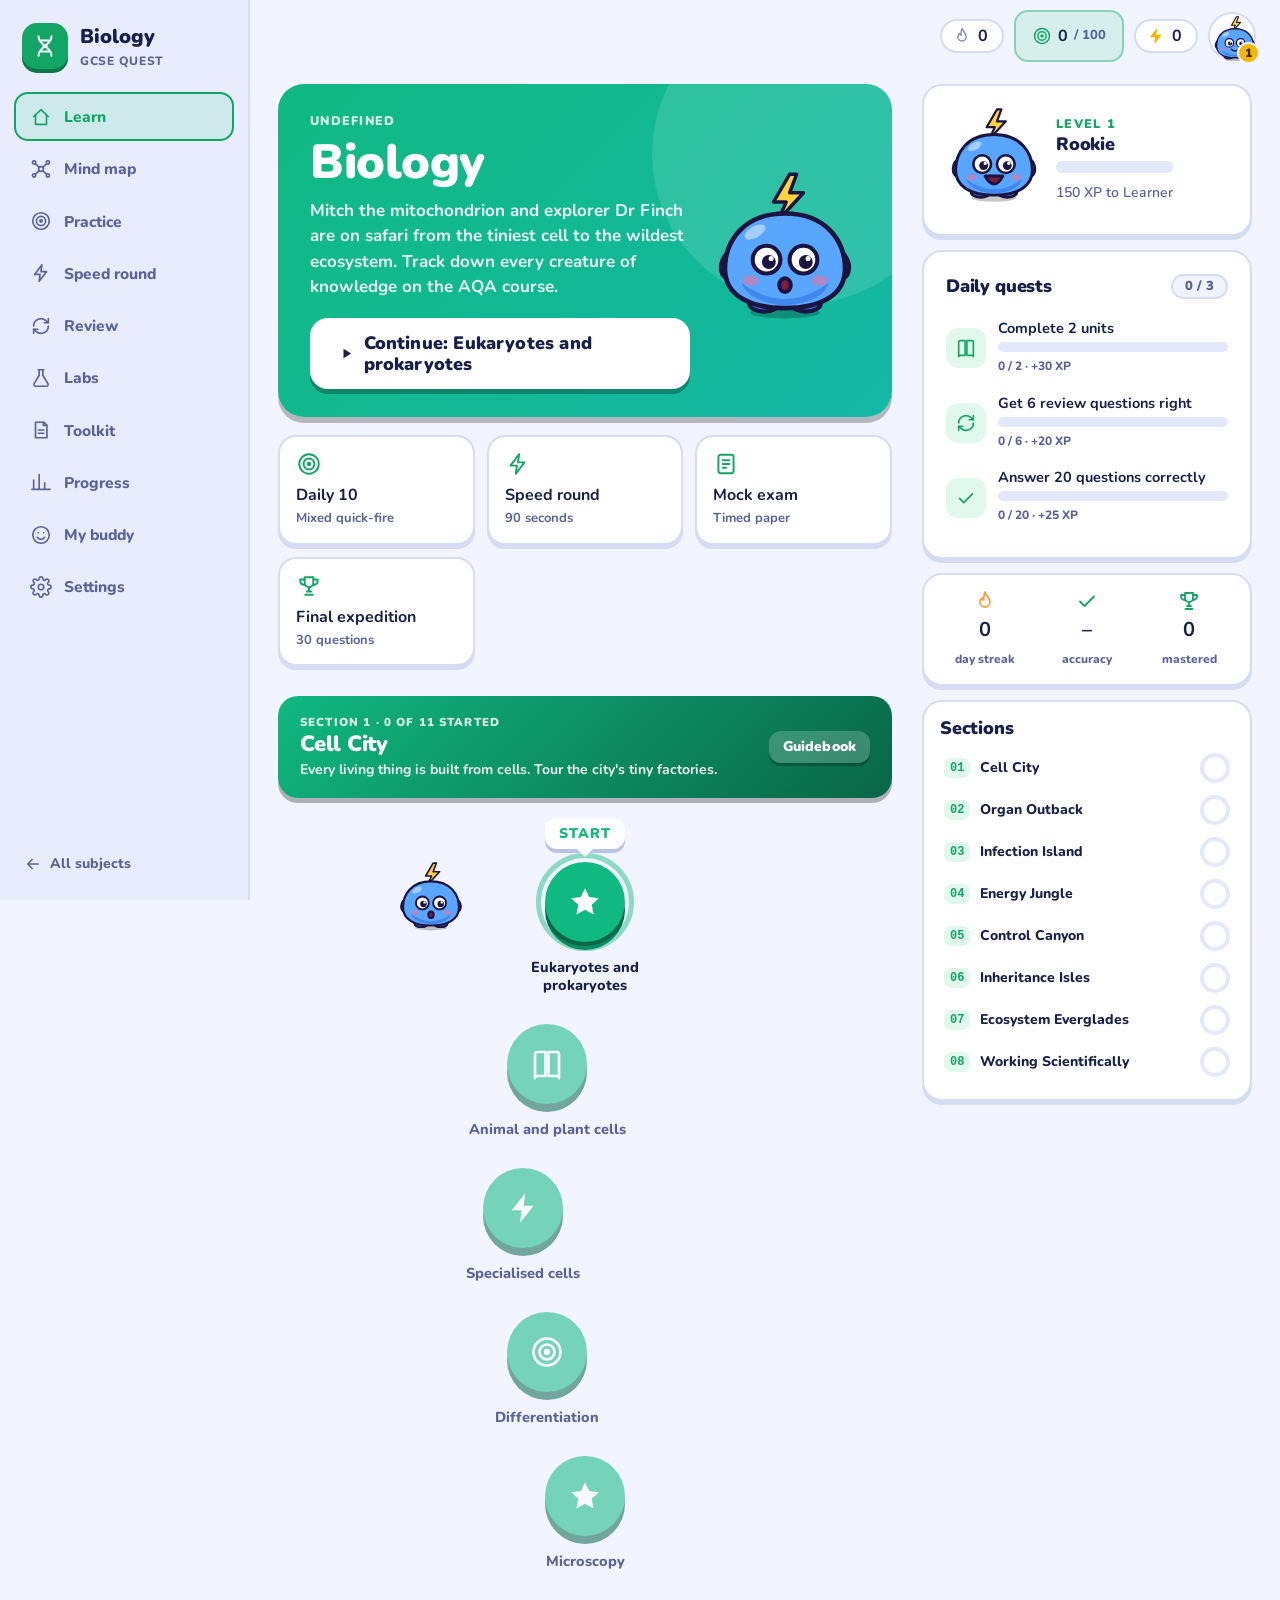
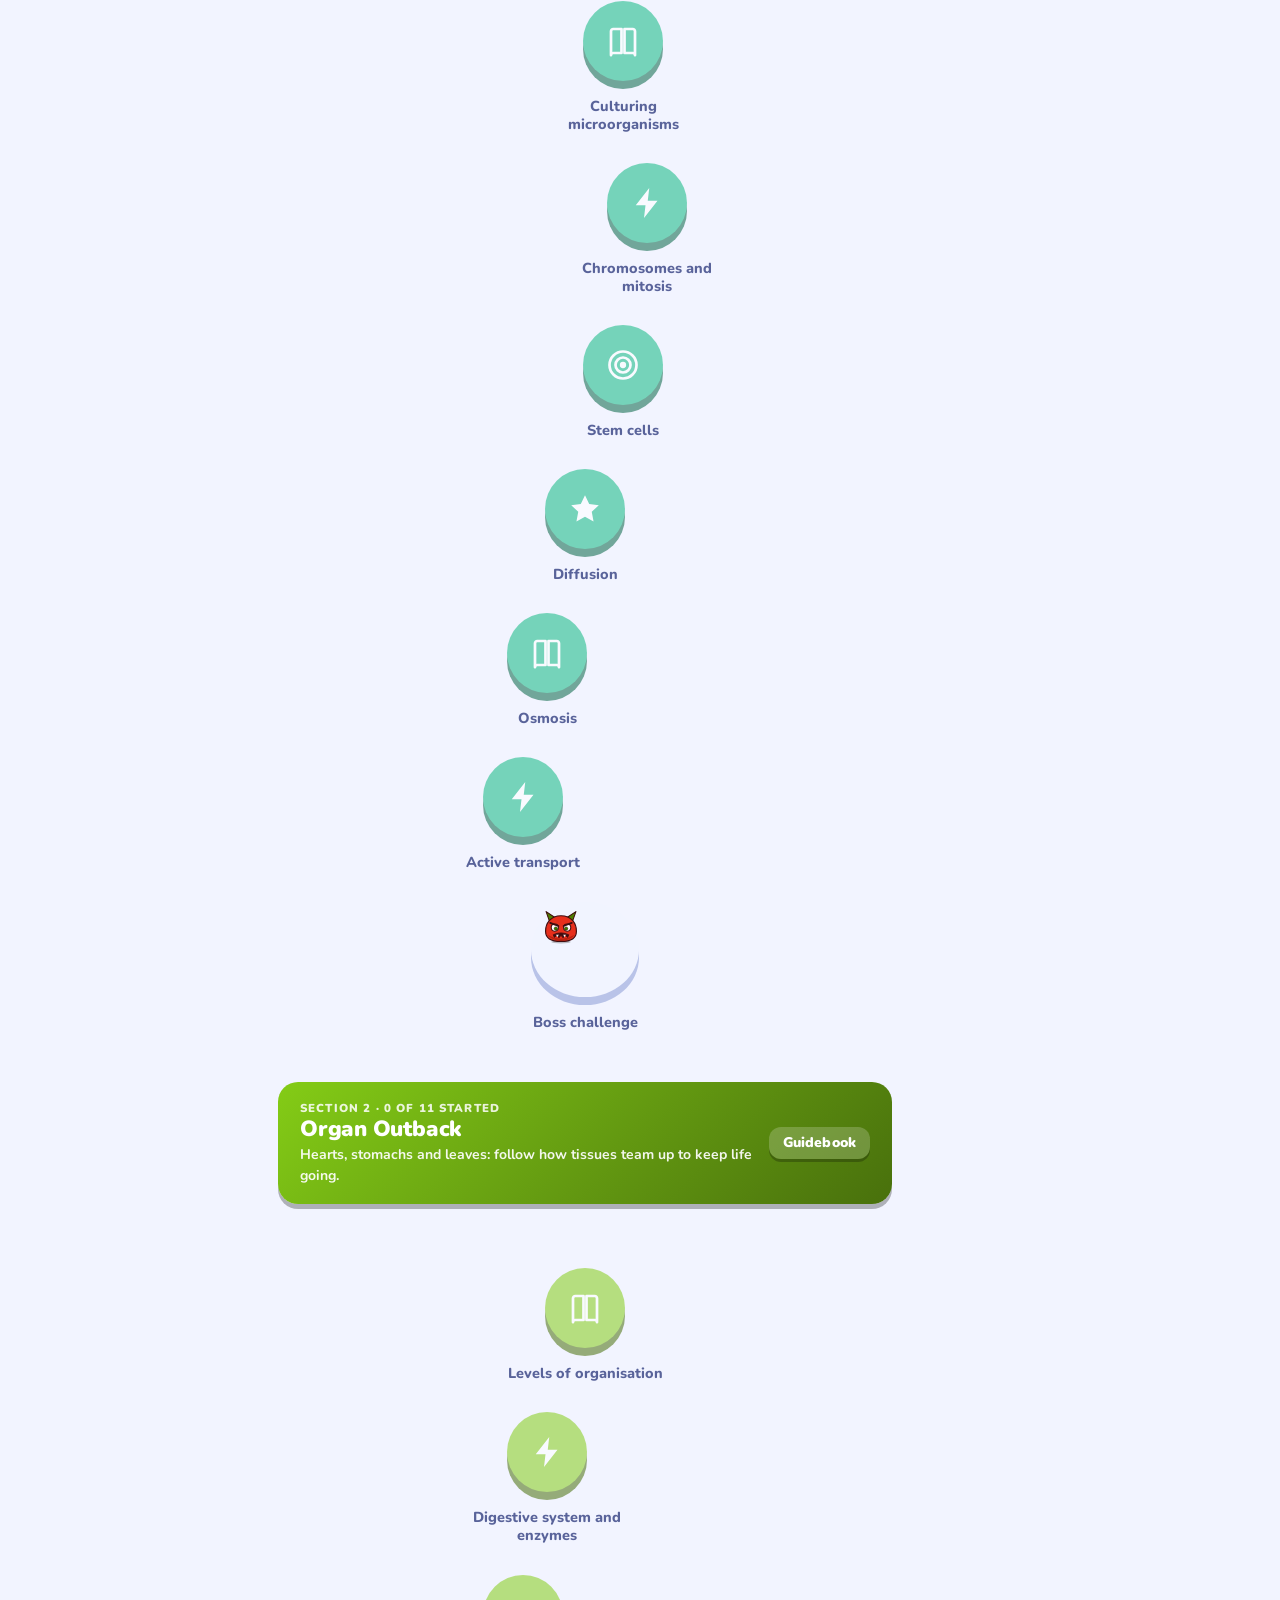
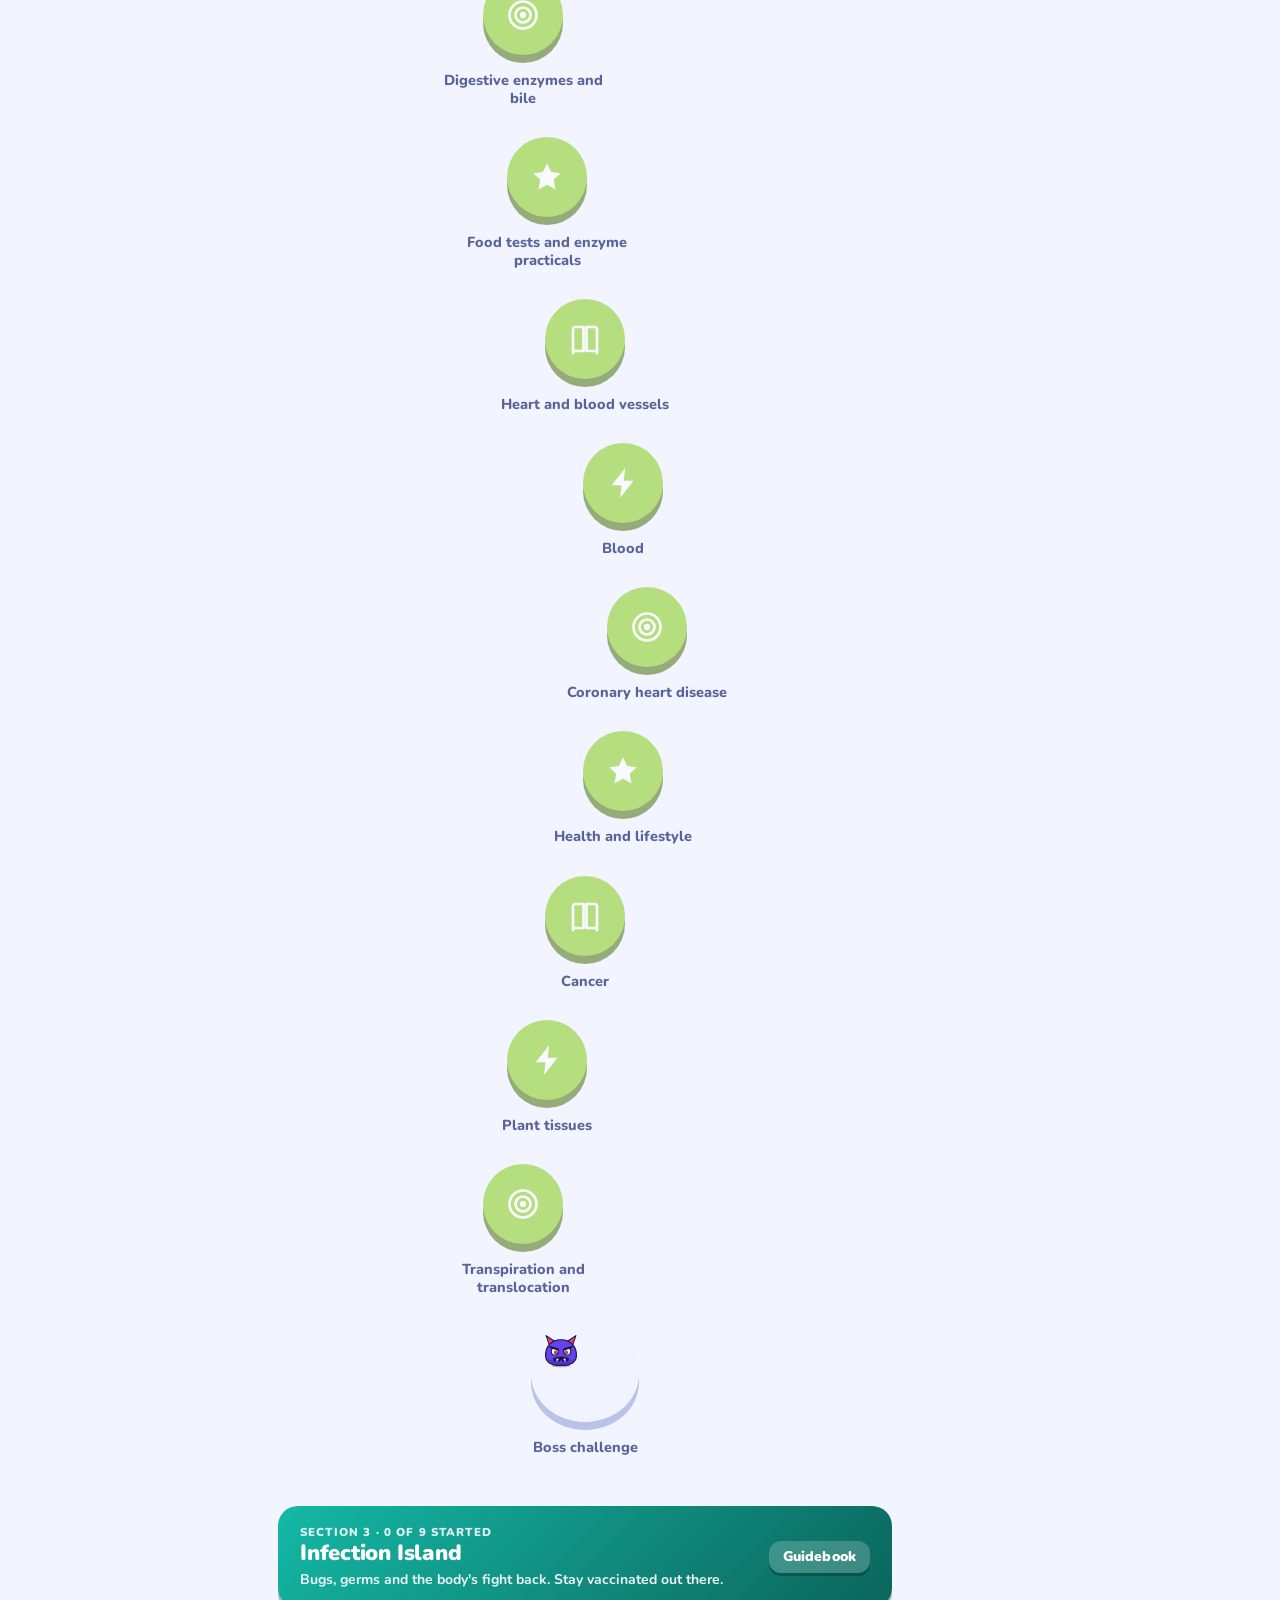
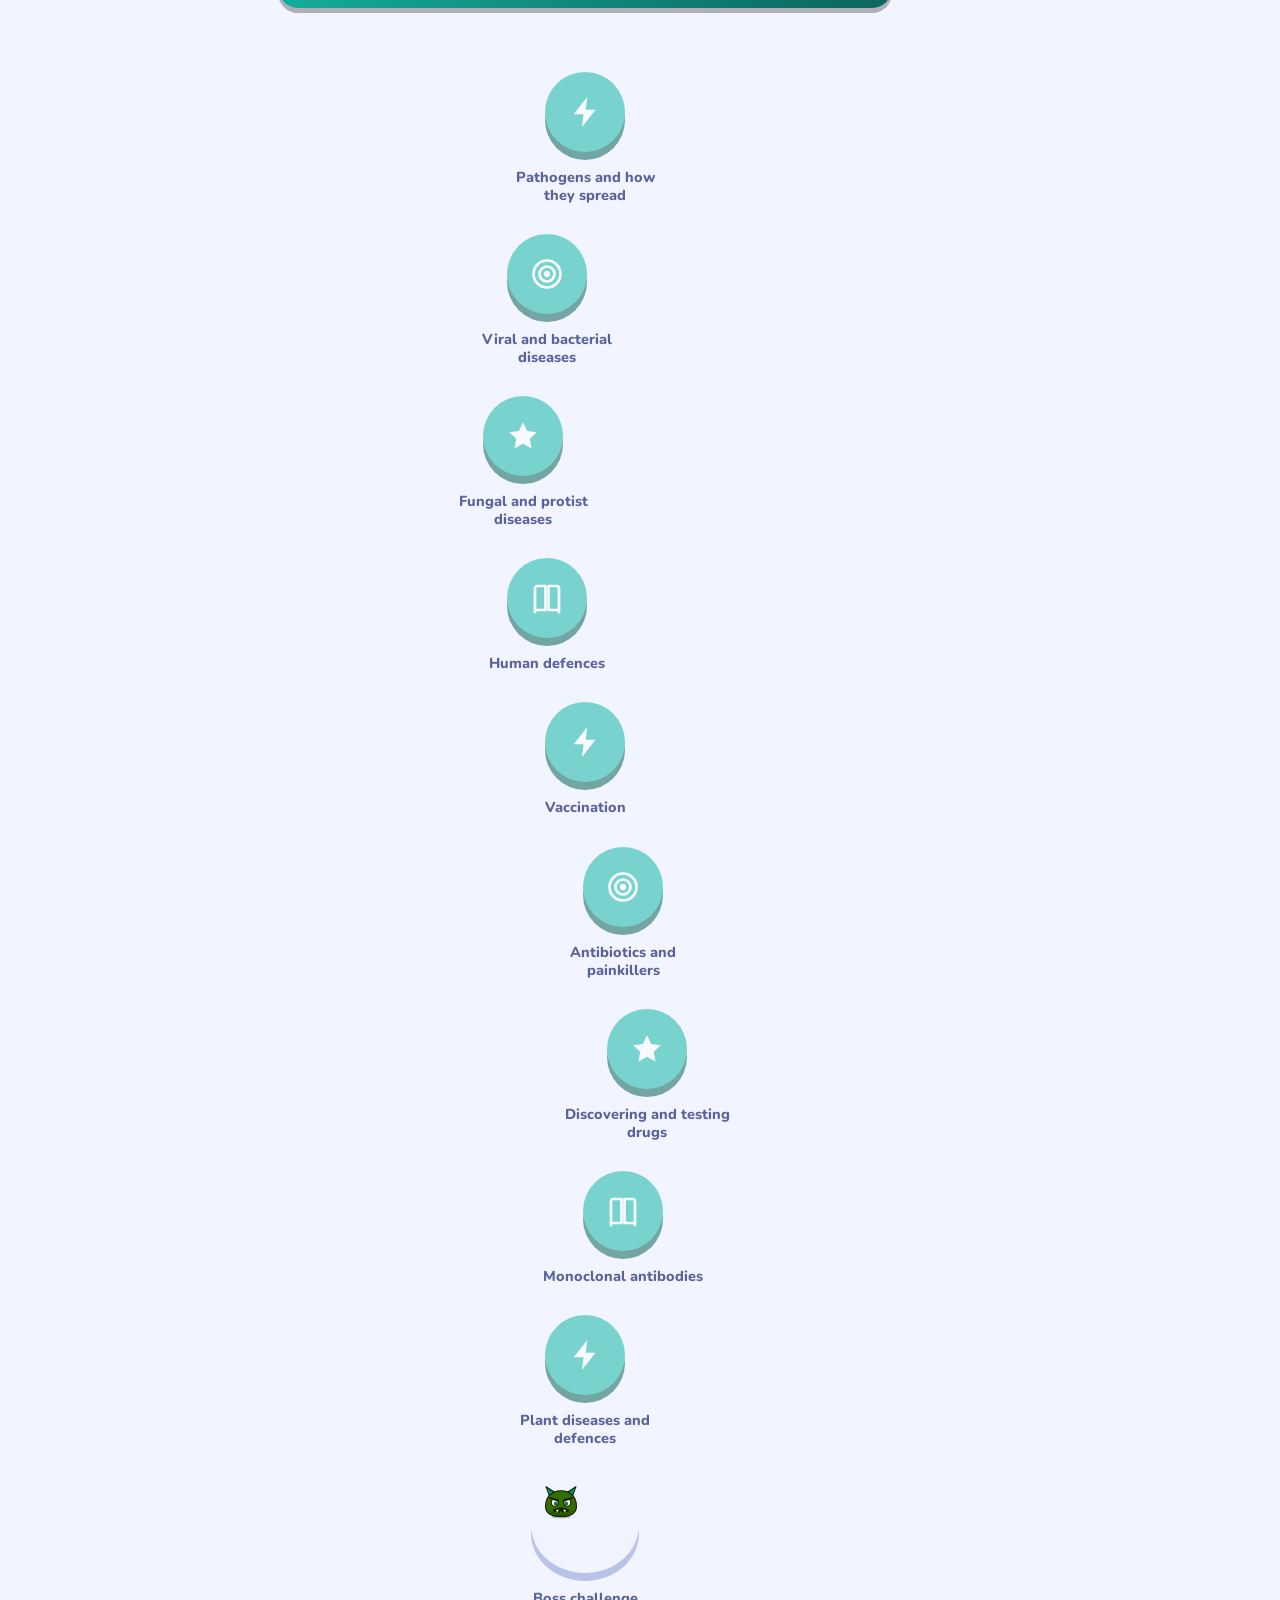
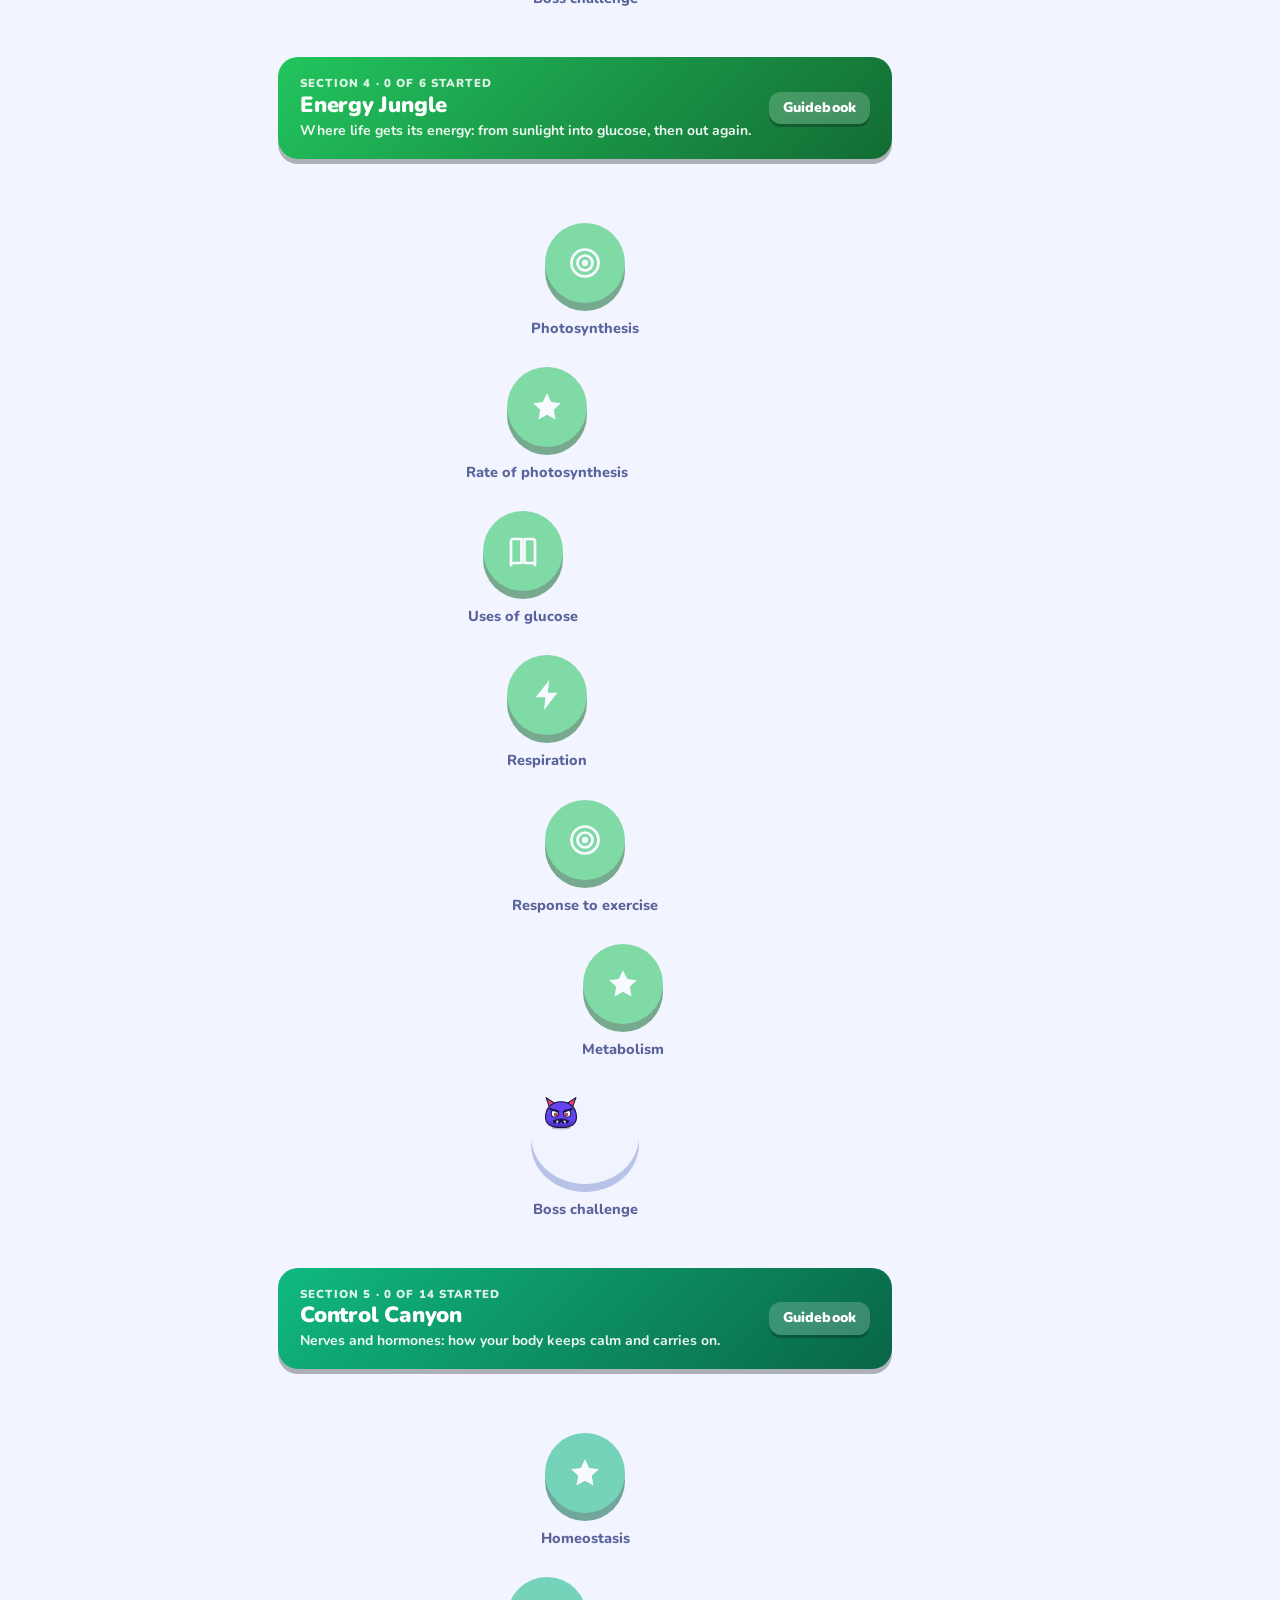
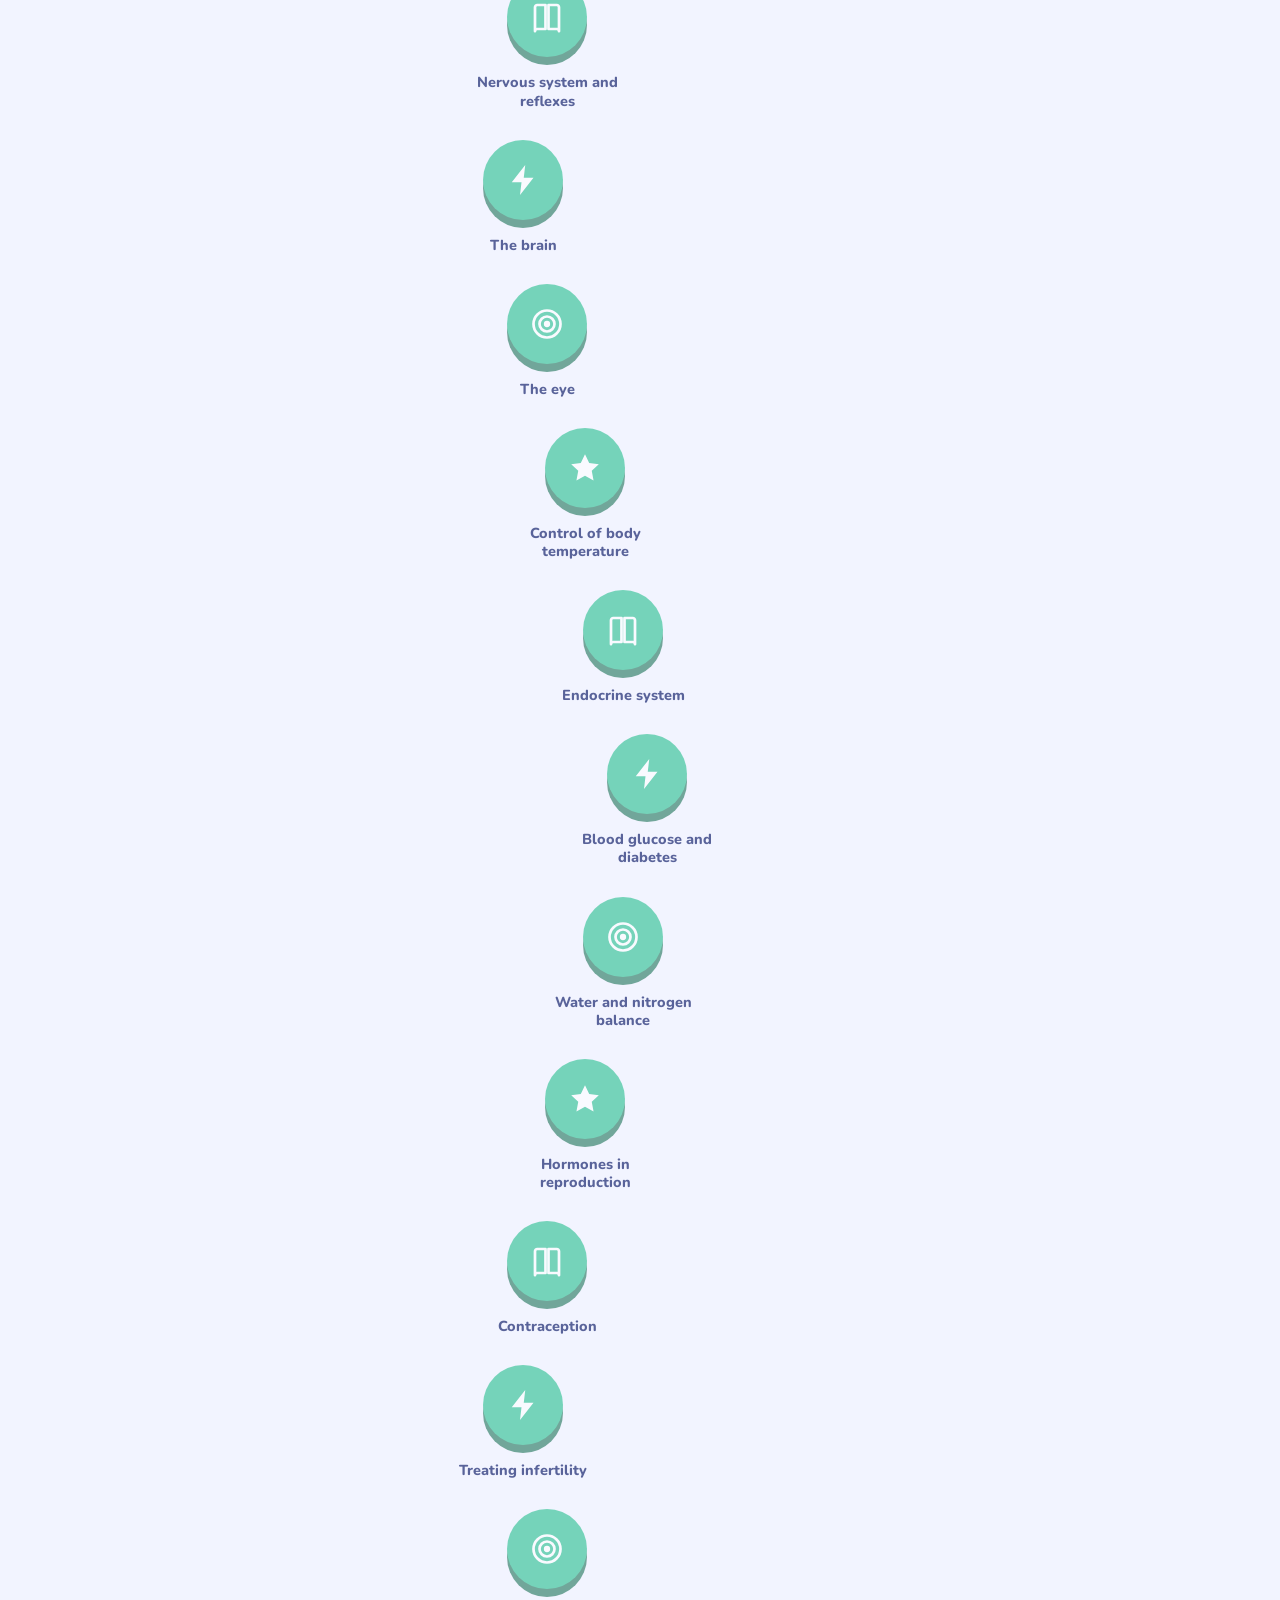
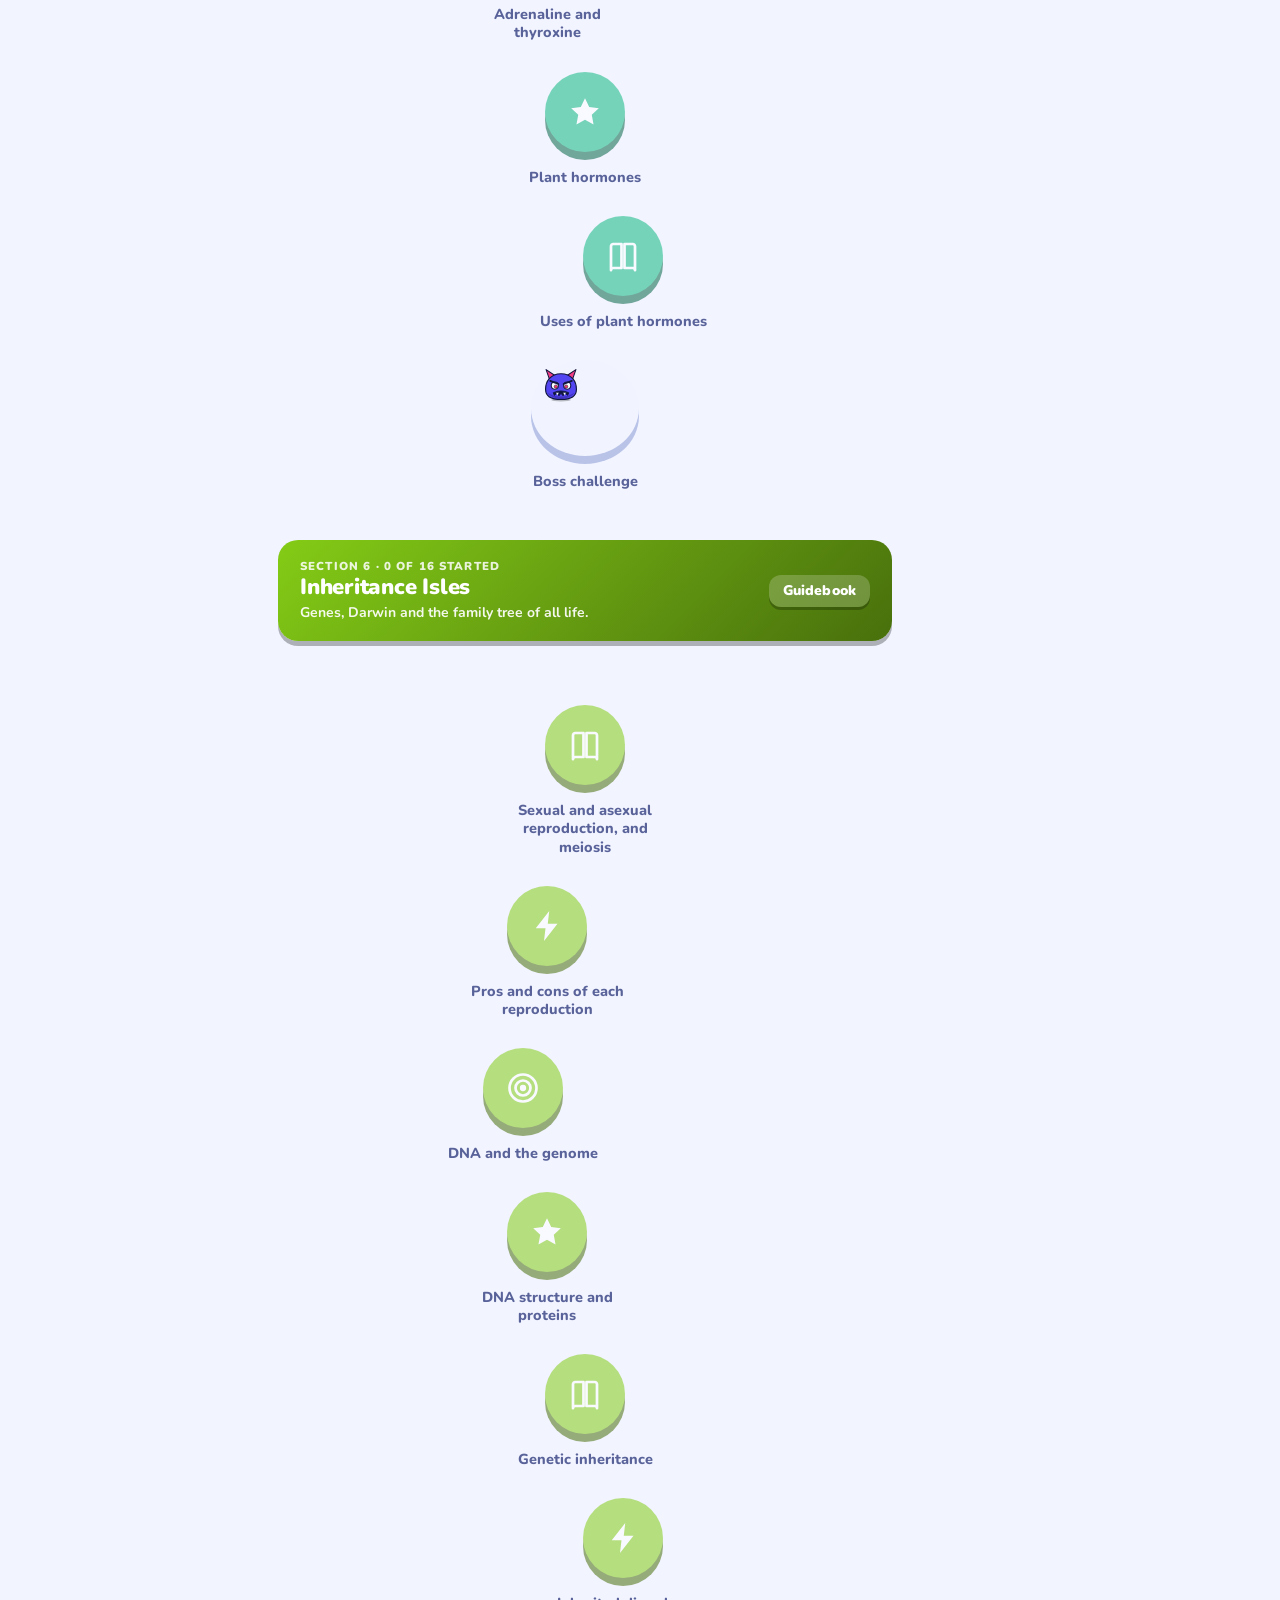
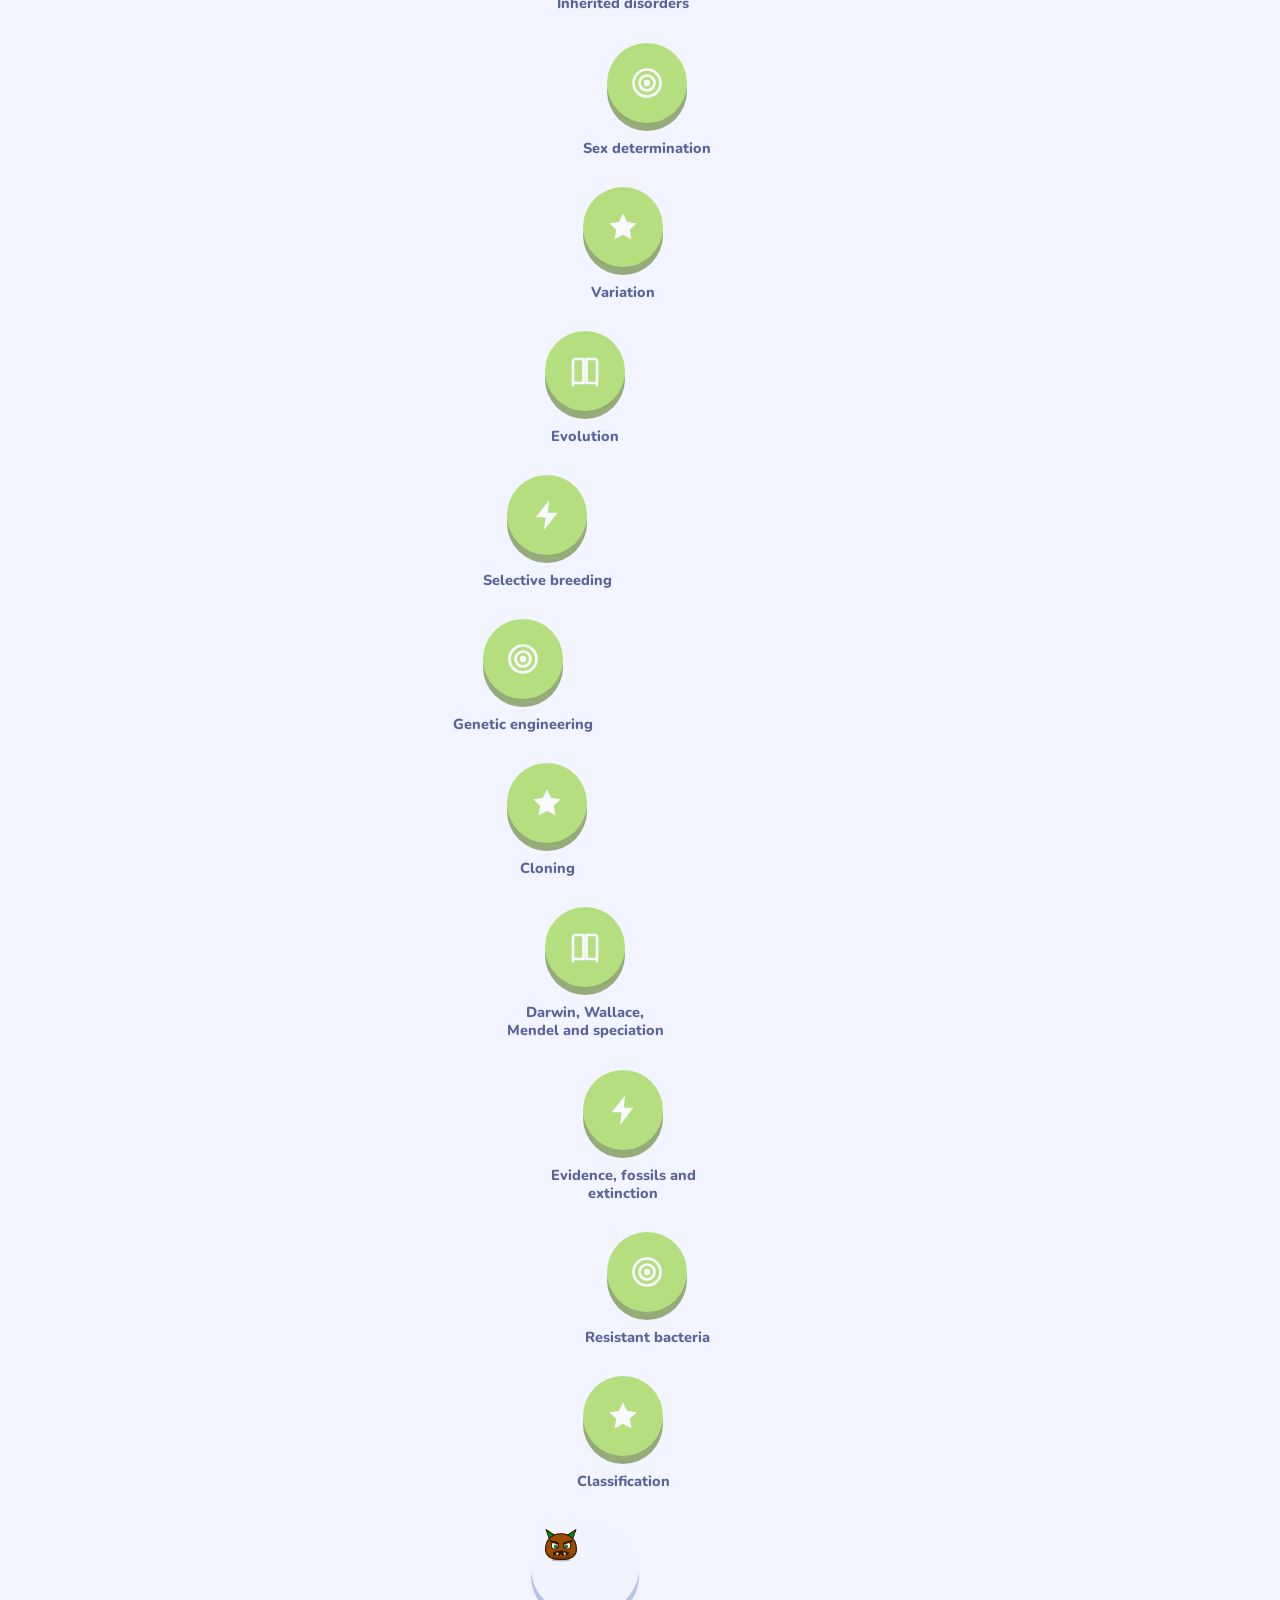
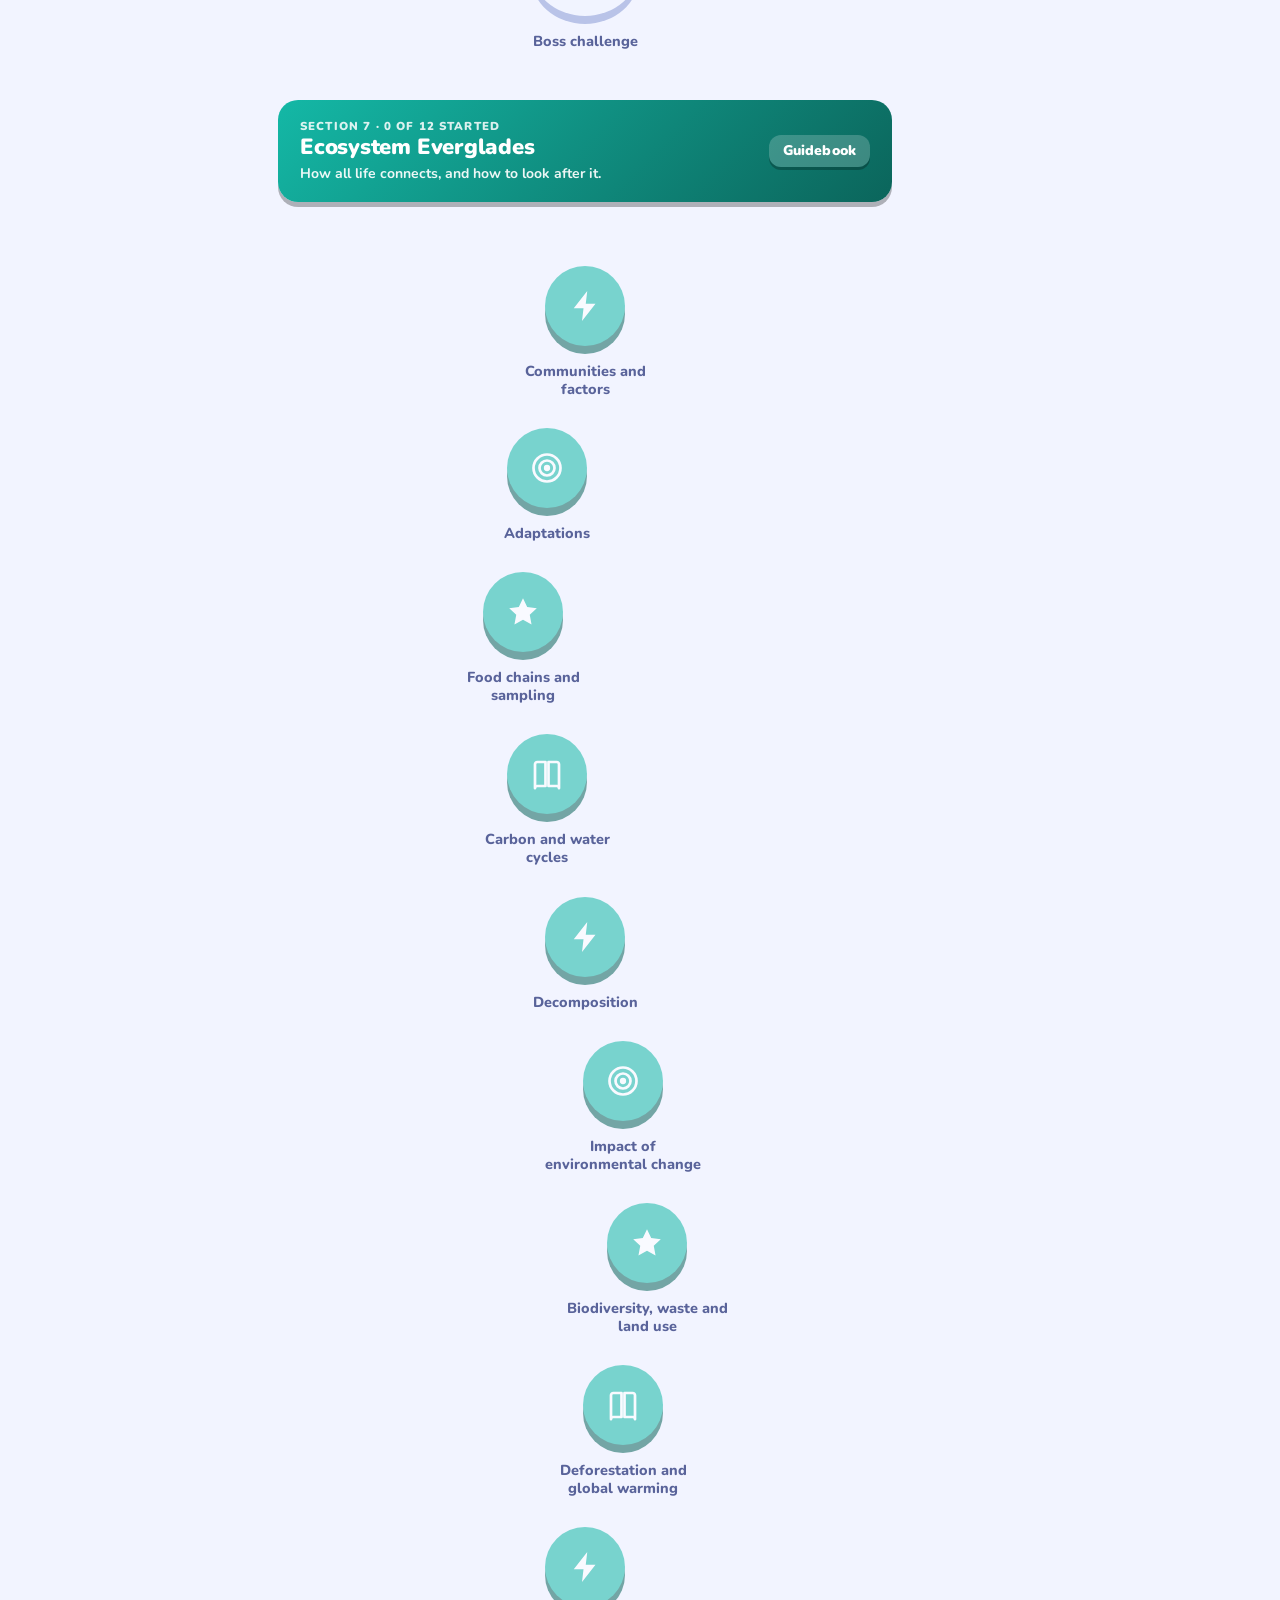
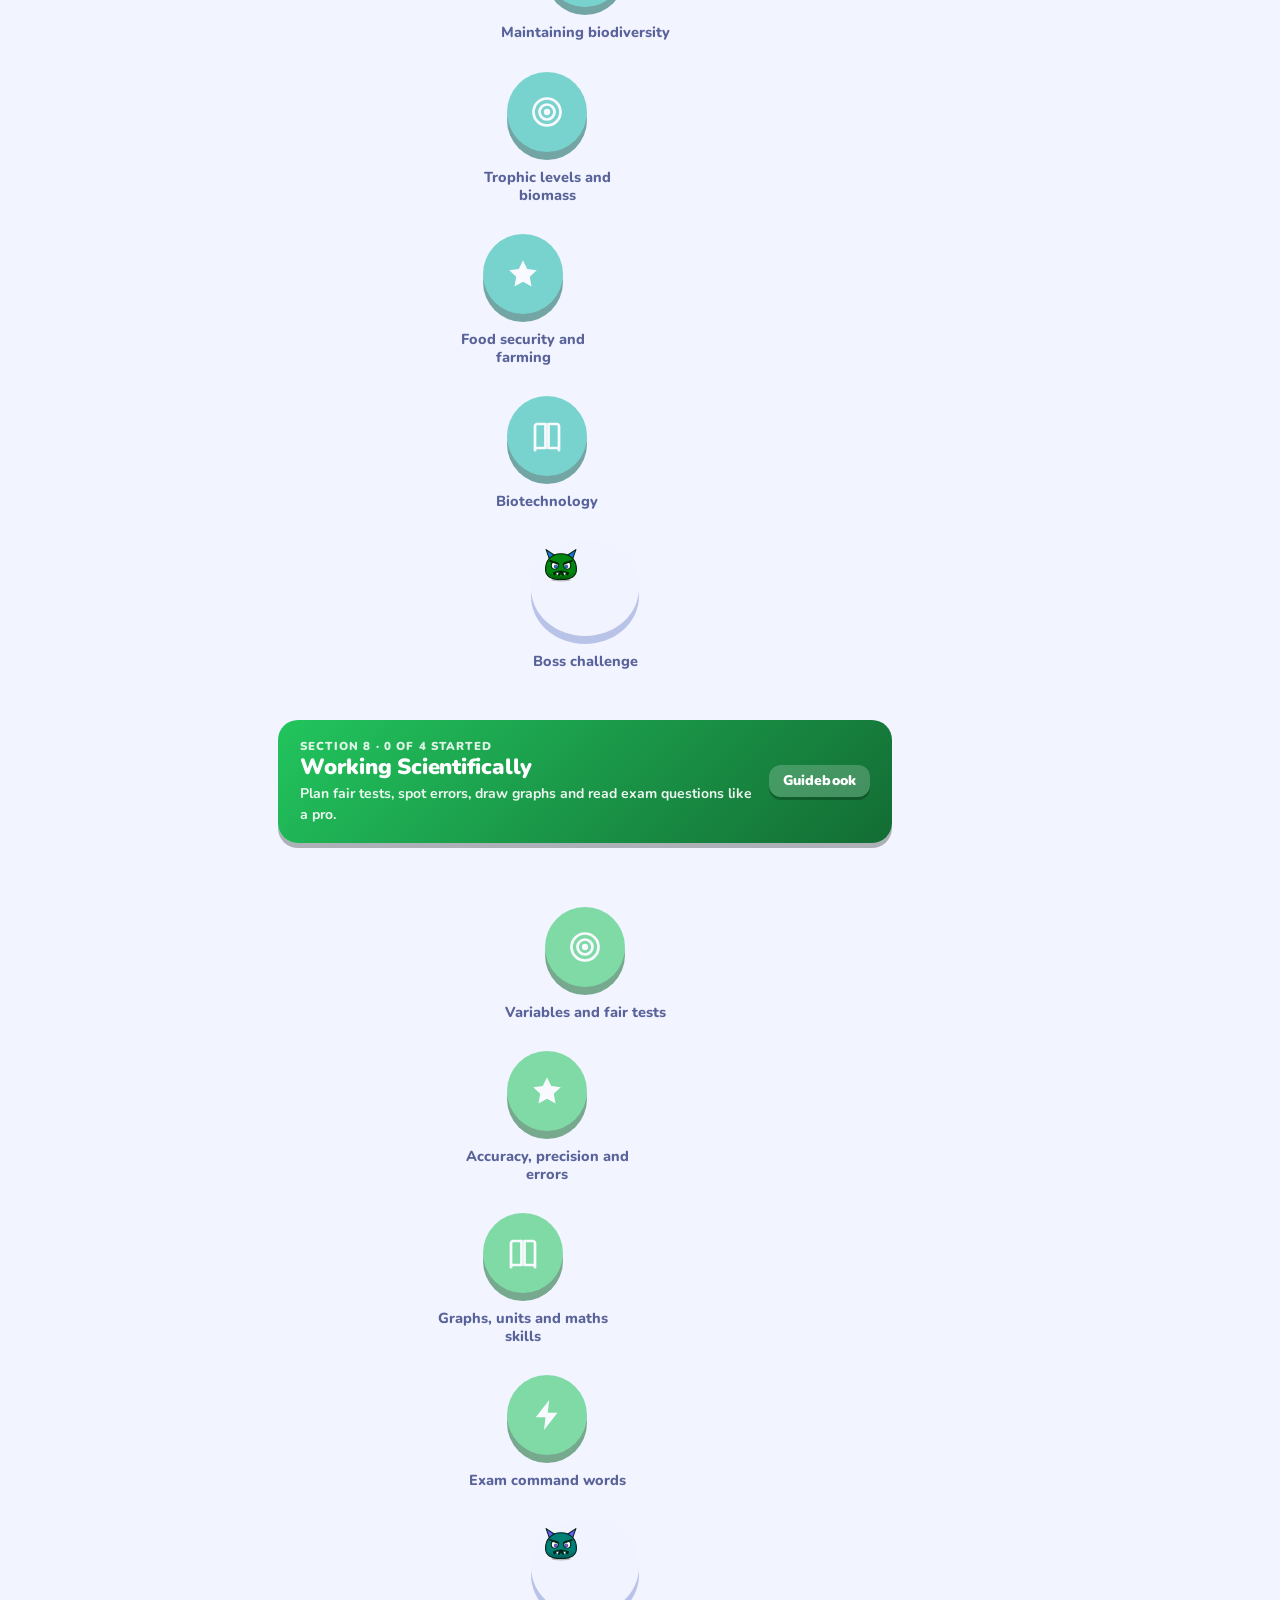
==== commit 45c197ec: "Written exams engine, worked examples tab, curated links; computing written content Co-Authored-By: " ====
--- a/biology.html
+++ b/biology.html
@@ -23,7 +23,10 @@
 <script src="data/science-ws.js"></script>
 <script src="data/biology-labs.js"></script>
 <script src="data/anim-biology.js"></script>
+<script src="data/more-ws.js"></script>
 <script src="data/more-biology.js"></script>
+<script src="data/links.js"></script>
+<script src="data/written-biology.js"></script>
 <script>GAME.start();</script>
 </body>
 </html>
--- a/assets/game.css
+++ b/assets/game.css
@@ -475,11 +475,11 @@
   .sidebar nav{order:3;flex-basis:100%;min-width:0;max-width:100%;display:flex;overflow-x:auto;gap:4px;padding-bottom:2px;scrollbar-width:none}
   .navlink{white-space:nowrap;padding:8px 12px;flex:none;font-size:14.5px}.navlink svg{width:20px;height:20px}
   .sidefoot{margin:0 0 0 auto;padding:0}
-  .topbar{top:92px;padding:8px 14px;justify-content:flex-start}
+  .topbar{position:static;padding:8px 14px;justify-content:flex-start;background:transparent;backdrop-filter:none}
   .wrap{padding:8px 16px 90px}
   .hero2,.hero{grid-template-columns:1fr}.hm{display:none}
   .lbar{left:0;padding:12px 16px}
-  .banner{top:130px}
+  .banner{top:150px}
   .nm{display:none}
   .locker{grid-template-columns:1fr}
   .hubhero{grid-template-columns:1fr}.hubmascot{display:none}
@@ -502,3 +502,49 @@
 }
 @media (prefers-reduced-motion:reduce){*{animation:none!important;transition:none!important;scroll-behavior:auto!important}.bstar{transform:none!important;opacity:1!important}}
 @media print{.sidebar,.topbar,.lbar,.btn{display:none!important}.shell{display:block}body{background:#fff;color:#000}}
+body[data-world=english],.w-english{--accent:#f472b6;--accent-d:#c2358a;--c1:#ec4899;--c2:#f97316;--c3:#a855f7;--c4:#f43f5e;--accent-soft:rgba(244,114,182,.16)}
+:root[data-theme=light] body[data-world=english]{--accent:#c2358a;--accent-d:#8f1f66}
+@media (prefers-color-scheme: light){:root:not([data-theme=dark]) body[data-world=english]{--accent:#c2358a;--accent-d:#8f1f66}}
+body[data-world=literature],.w-literature{--accent:#fb923c;--accent-d:#c2570c;--c1:#f97316;--c2:#eab308;--c3:#ef4444;--c4:#f43f5e;--accent-soft:rgba(251,146,60,.16)}
+:root[data-theme=light] body[data-world=literature]{--accent:#c2570c;--accent-d:#8f3d05}
+@media (prefers-color-scheme: light){:root:not([data-theme=dark]) body[data-world=literature]{--accent:#c2570c;--accent-d:#8f3d05}}
+body[data-world=history],.w-history{--accent:#d6a85a;--accent-d:#a8741f;--c1:#d97706;--c2:#b45309;--c3:#eab308;--c4:#a16207;--accent-soft:rgba(214,168,90,.16)}
+:root[data-theme=light] body[data-world=history]{--accent:#8f5a10;--accent-d:#6b3f06}
+@media (prefers-color-scheme: light){:root:not([data-theme=dark]) body[data-world=history]{--accent:#8f5a10;--accent-d:#6b3f06}}
+body[data-world=geography],.w-geography{--accent:#34d399;--accent-d:#0f9f6e;--c1:#10b981;--c2:#06b6d4;--c3:#84cc16;--c4:#14b8a6;--accent-soft:rgba(52,211,153,.16)}
+:root[data-theme=light] body[data-world=geography]{--accent:#0b8a5c;--accent-d:#066a46}
+@media (prefers-color-scheme: light){:root:not([data-theme=dark]) body[data-world=geography]{--accent:#0b8a5c;--accent-d:#066a46}}
+body[data-world=business],.w-business{--accent:#38bdf8;--accent-d:#0b7bb5;--c1:#0ea5e9;--c2:#6366f1;--c3:#14b8a6;--c4:#3b82f6;--accent-soft:rgba(56,189,248,.16)}
+:root[data-theme=light] body[data-world=business]{--accent:#0b7bb5;--accent-d:#075a85}
+@media (prefers-color-scheme: light){:root:not([data-theme=dark]) body[data-world=business]{--accent:#0b7bb5;--accent-d:#075a85}}
+body[data-world=sociology],.w-sociology{--accent:#c084fc;--accent-d:#8b3fd9;--c1:#a855f7;--c2:#ec4899;--c3:#6366f1;--c4:#d946ef;--accent-soft:rgba(192,132,252,.16)}
+:root[data-theme=light] body[data-world=sociology]{--accent:#8b3fd9;--accent-d:#6528a8}
+@media (prefers-color-scheme: light){:root:not([data-theme=dark]) body[data-world=sociology]{--accent:#8b3fd9;--accent-d:#6528a8}}
+body[data-world=re],.w-re{--accent:#fbbf24;--accent-d:#c28a06;--c1:#f59e0b;--c2:#eab308;--c3:#f97316;--c4:#d97706;--accent-soft:rgba(251,191,36,.16)}
+:root[data-theme=light] body[data-world=re]{--accent:#a87500;--accent-d:#7a5500}
+@media (prefers-color-scheme: light){:root:not([data-theme=dark]) body[data-world=re]{--accent:#a87500;--accent-d:#7a5500}}
+body[data-world=computing],.w-computing{--accent:#22d3ee;--accent-d:#0e98b2;--c1:#06b6d4;--c2:#3b82f6;--c3:#8b5cf6;--c4:#14b8a6;--accent-soft:rgba(34,211,238,.16)}
+:root[data-theme=light] body[data-world=computing]{--accent:#0e86a0;--accent-d:#09627a}
+@media (prefers-color-scheme: light){:root:not([data-theme=dark]) body[data-world=computing]{--accent:#0e86a0;--accent-d:#09627a}}
+body[data-world=psychology],.w-psychology{--accent:#f0abfc;--accent-d:#b83fd0;--c1:#d946ef;--c2:#a855f7;--c3:#ec4899;--c4:#8b5cf6;--accent-soft:rgba(240,171,252,.16)}
+:root[data-theme=light] body[data-world=psychology]{--accent:#a22fbb;--accent-d:#78208c}
+@media (prefers-color-scheme: light){:root:not([data-theme=dark]) body[data-world=psychology]{--accent:#a22fbb;--accent-d:#78208c}}
+body[data-world=economics],.w-economics{--accent:#a3e635;--accent-d:#6aa314;--c1:#84cc16;--c2:#22c55e;--c3:#eab308;--c4:#14b8a6;--accent-soft:rgba(163,230,53,.16)}
+:root[data-theme=light] body[data-world=economics]{--accent:#5a8c0d;--accent-d:#3f6709}
+@media (prefers-color-scheme: light){:root:not([data-theme=dark]) body[data-world=economics]{--accent:#5a8c0d;--accent-d:#3f6709}}
+
+/* mind map */
+.mm-tools{gap:14px;align-items:center;margin:6px 0 18px;flex-wrap:wrap}.mm-leg{display:flex;gap:6px 12px;flex-wrap:wrap;font-size:13px;color:var(--muted);align-items:center}.mm-leg i{display:inline-block;width:12px;height:12px;border-radius:50%;border:2px solid var(--border);margin-right:4px}.mm-leg i.m1{border-color:var(--gold)}.mm-leg i.m2{border-color:var(--accent);background:var(--accent-soft)}.mm-leg i.m3{border-color:var(--good);background:var(--good)}
+.mm{display:flex;flex-direction:column;align-items:center}.mm-root{background:var(--accent);color:#fff;border-radius:22px;padding:14px 26px;text-align:center;box-shadow:0 4px 0 var(--accent-d)}.mm-root b{display:block;font-size:22px}.mm-root small{opacity:.9;font-size:13px}
+.mm-trunk{width:4px;height:26px;background:var(--border)}.mm-branches{display:grid;grid-template-columns:repeat(auto-fit,minmax(260px,1fr));gap:22px 18px;width:100%;position:relative;padding-top:20px}.mm-branches:before{content:"";position:absolute;top:0;left:6%;right:6%;height:4px;background:var(--border);border-radius:4px}
+.mm-br{position:relative;background:var(--surface);border:2px solid var(--border);border-top:6px solid var(--bc);border-radius:18px;padding:12px 14px;box-shadow:0 3px 0 var(--border)}.mm-br:before{content:"";position:absolute;top:-26px;left:50%;width:4px;height:20px;background:var(--border);transform:translateX(-50%)}
+.mm-h{display:flex;gap:10px;align-items:center;text-decoration:none;color:inherit;margin-bottom:8px}.mm-h b{display:block;font-size:16px}.mm-h small{color:var(--muted);font-size:12px}.mm-ic{font-size:26px}
+.mm-br ul{list-style:none;margin:0;padding:0 0 0 12px;border-left:3px solid var(--bc)}.mm-br li{margin:6px 0}
+.mm-leaf{display:flex;gap:8px;align-items:center;text-decoration:none;color:inherit;font-size:14px;font-weight:700;padding:5px 8px;border-radius:10px}.mm-leaf:hover{background:var(--accent-soft)}.mm-leaf i{flex:none;width:12px;height:12px;border-radius:50%;border:2px solid var(--border)}.mm-leaf.m1 i{border-color:var(--gold)}.mm-leaf.m2 i{border-color:var(--accent);background:var(--accent-soft)}.mm-leaf.m3 i{border-color:var(--good);background:var(--good)}.mm-leaf em{font-style:normal;font-size:10px;font-weight:800;color:var(--accent);border:1px solid var(--accent);border-radius:8px;padding:0 5px;margin-left:4px}
+.mm-k{display:none;margin:2px 0 4px 28px;font-size:12.5px;color:var(--muted);font-weight:600}.mm.showk .mm-k{display:block}
+
+.mm-views{margin-bottom:14px}.mm-radial{overflow:auto;border:2px solid var(--border);border-radius:18px;background:var(--surface);padding:8px}.mm-radial[hidden],.mm[hidden]{display:none}.mm-radial svg{min-width:1000px;width:100%;height:auto;display:block}.mm-t{font:700 15px Nunito,system-ui,sans-serif;fill:var(--ink,currentColor)}.mm-tt{font:800 16px Nunito,system-ui,sans-serif;fill:#fff}.mm-ct{font:900 26px Nunito,system-ui,sans-serif;fill:#fff}.mm-cs{font:700 15px Nunito,system-ui,sans-serif;fill:#fff;opacity:.9}.mm-radial a:hover .mm-t{text-decoration:underline}
+
+.exq{font-size:17px;font-weight:700;line-height:1.5;margin:10px 0}textarea.field{width:100%;resize:vertical;font:inherit;padding:12px;min-height:90px;box-sizing:border-box}.mslist{list-style:none;padding:0;margin:8px 0}.mslist li{margin:7px 0}.mslist label{display:flex;gap:10px;align-items:flex-start;cursor:pointer}.mslist input{margin-top:5px;width:18px;height:18px;flex:none}
+.wk{margin:14px 0}.wsteps{padding-left:22px}.wsteps li{margin:8px 0;font-size:16px}.wans{margin:10px 0}
+#ms{margin-top:22px}
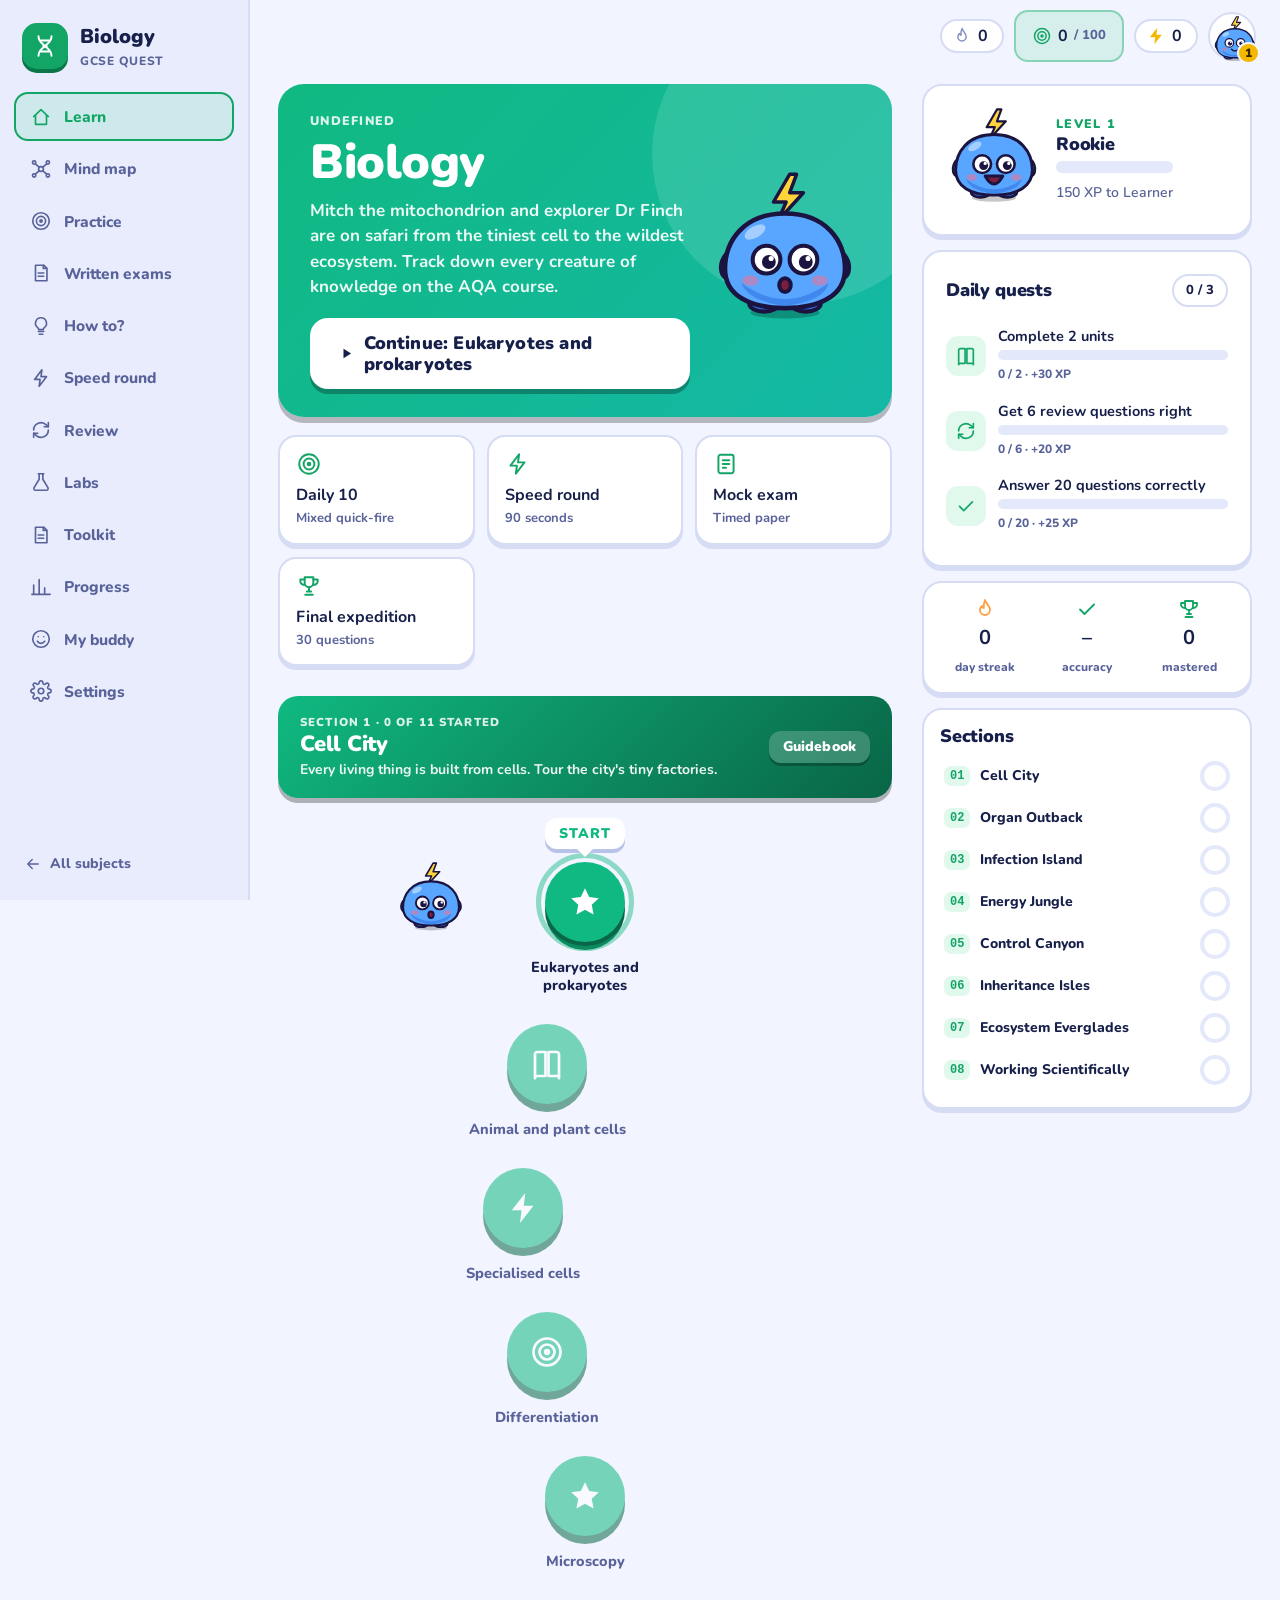
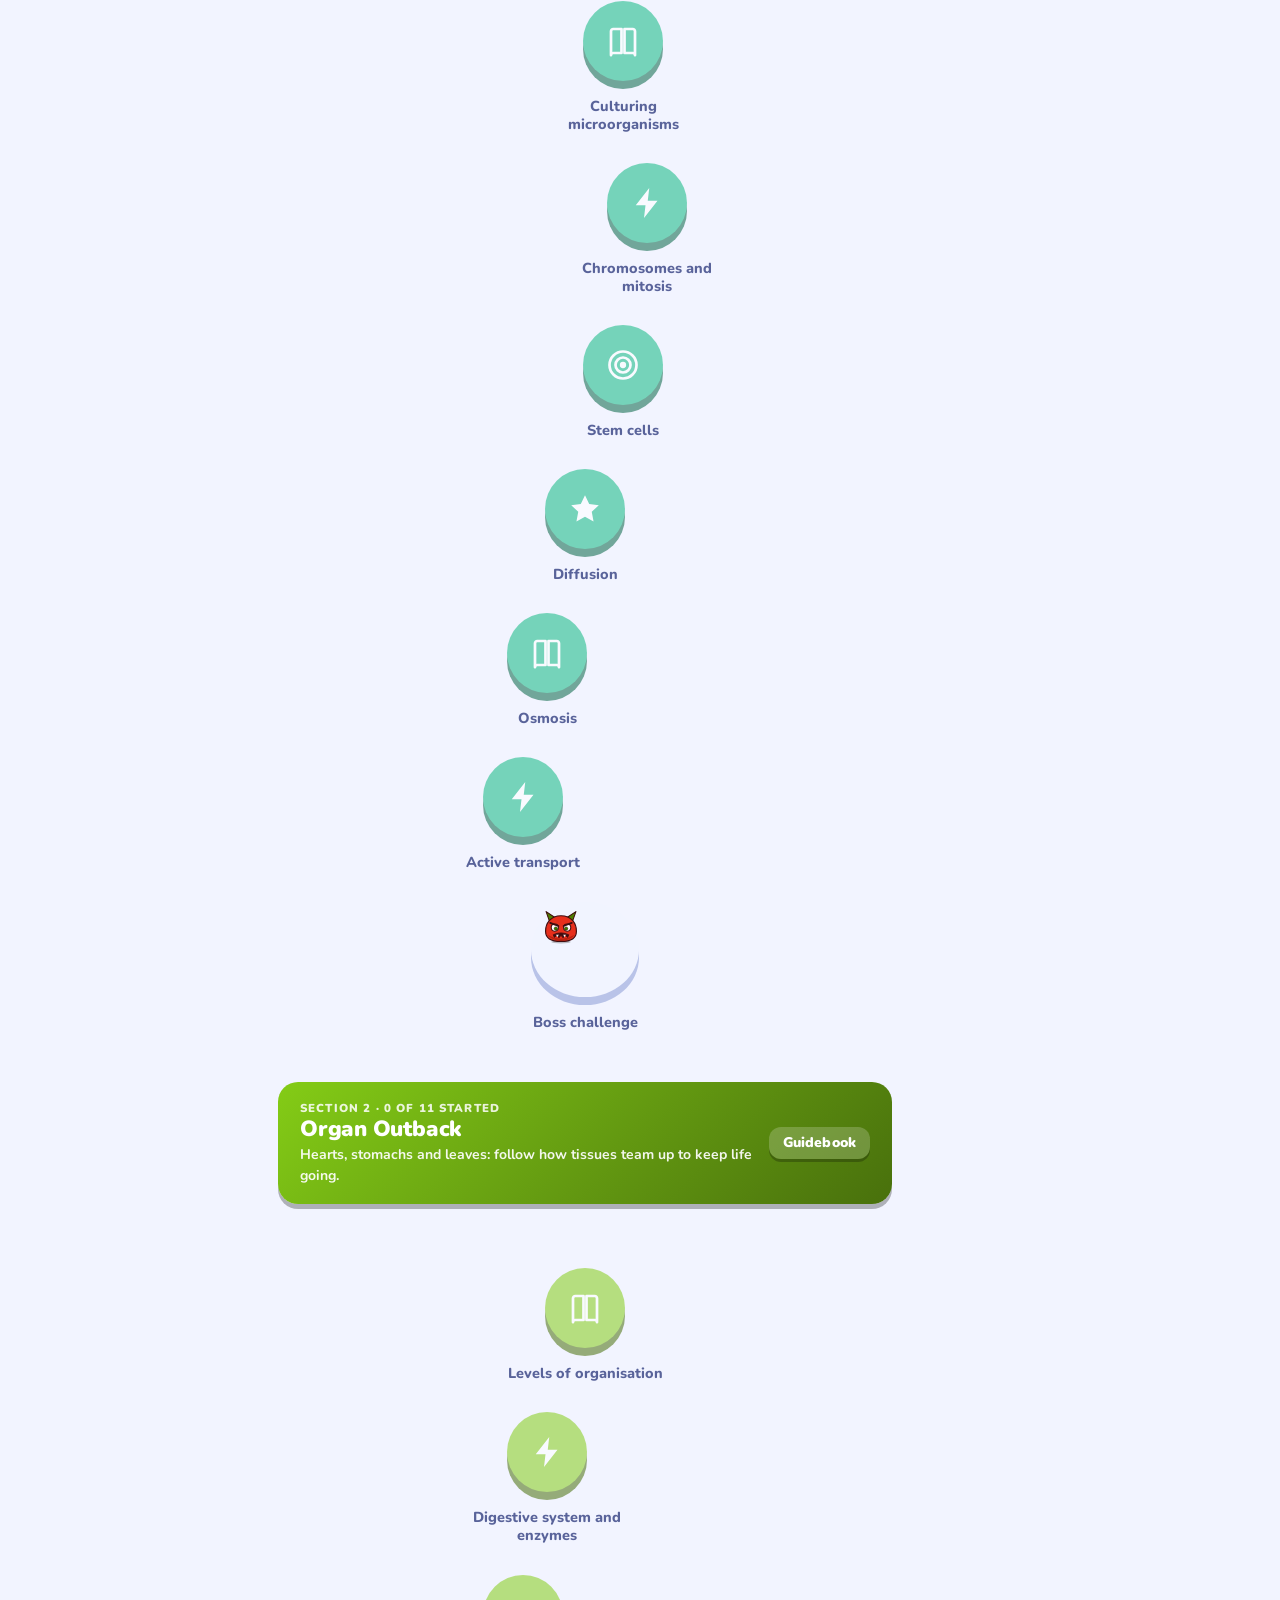
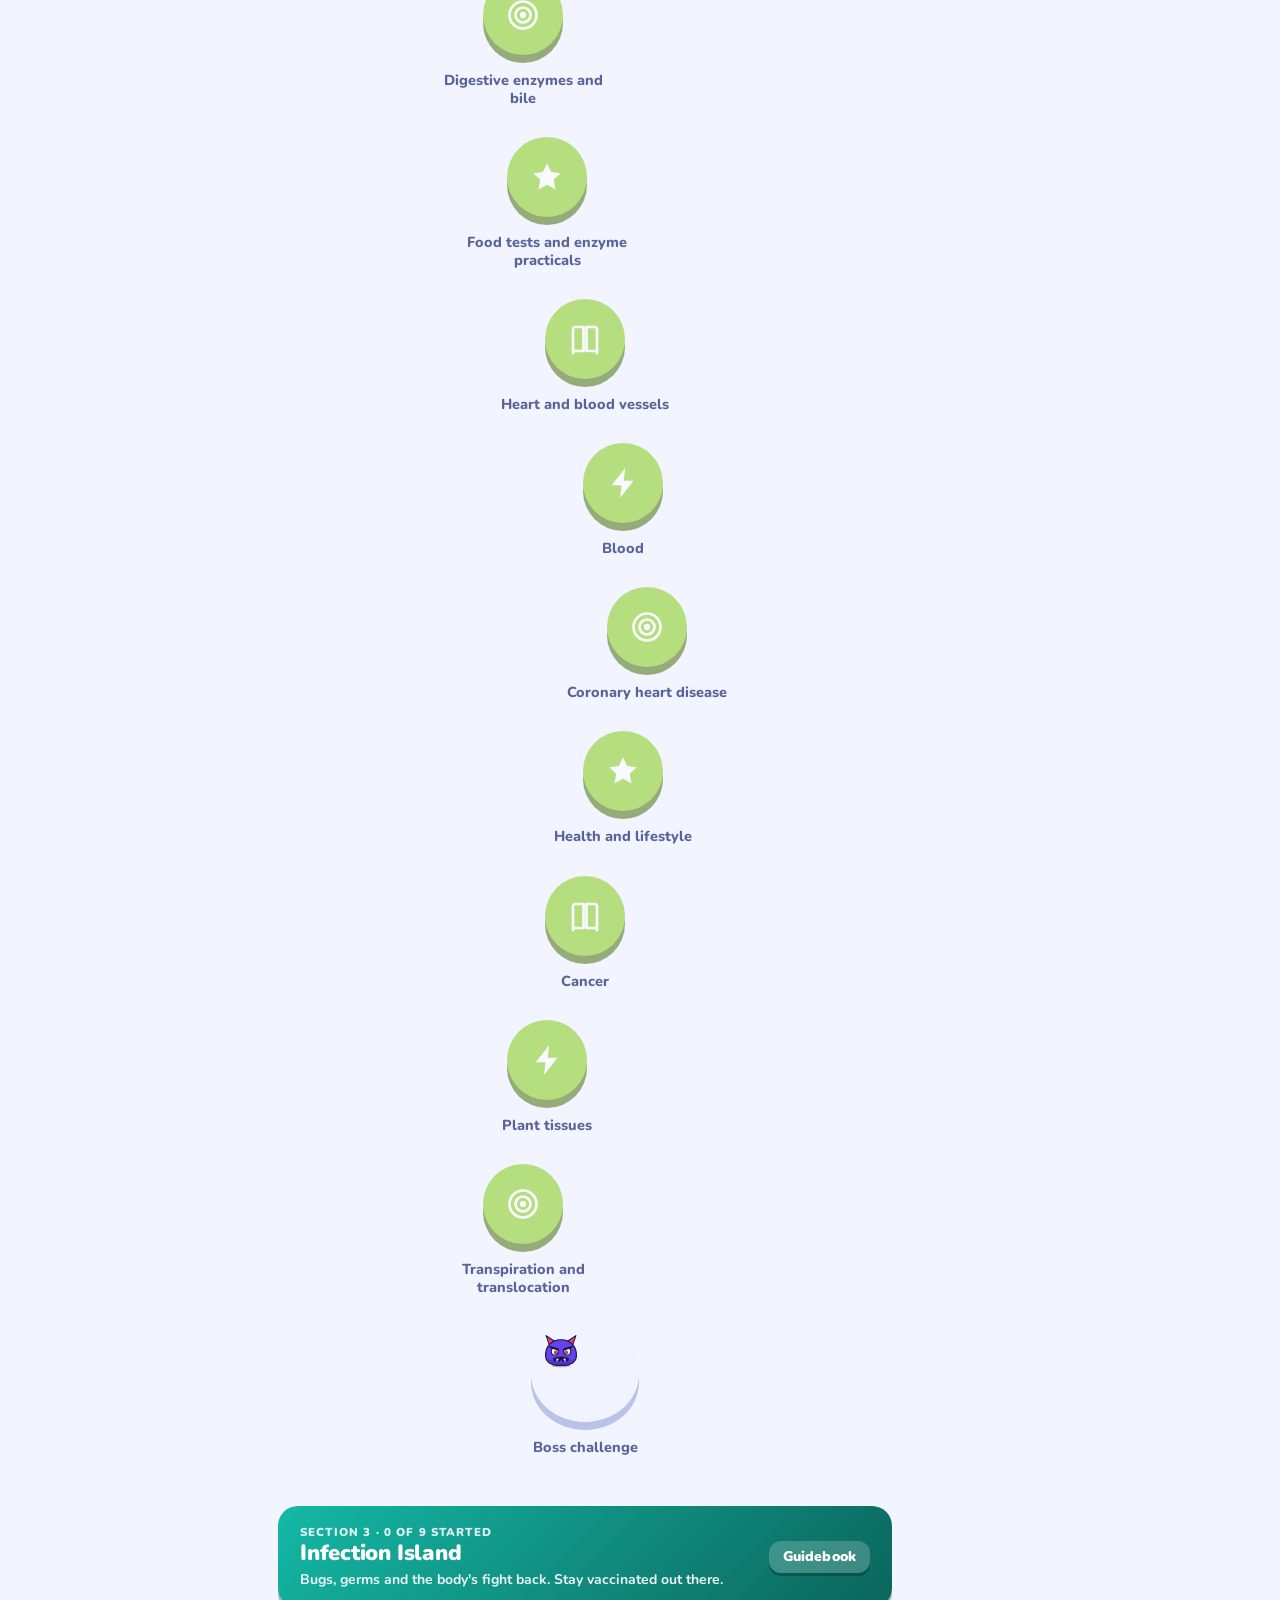
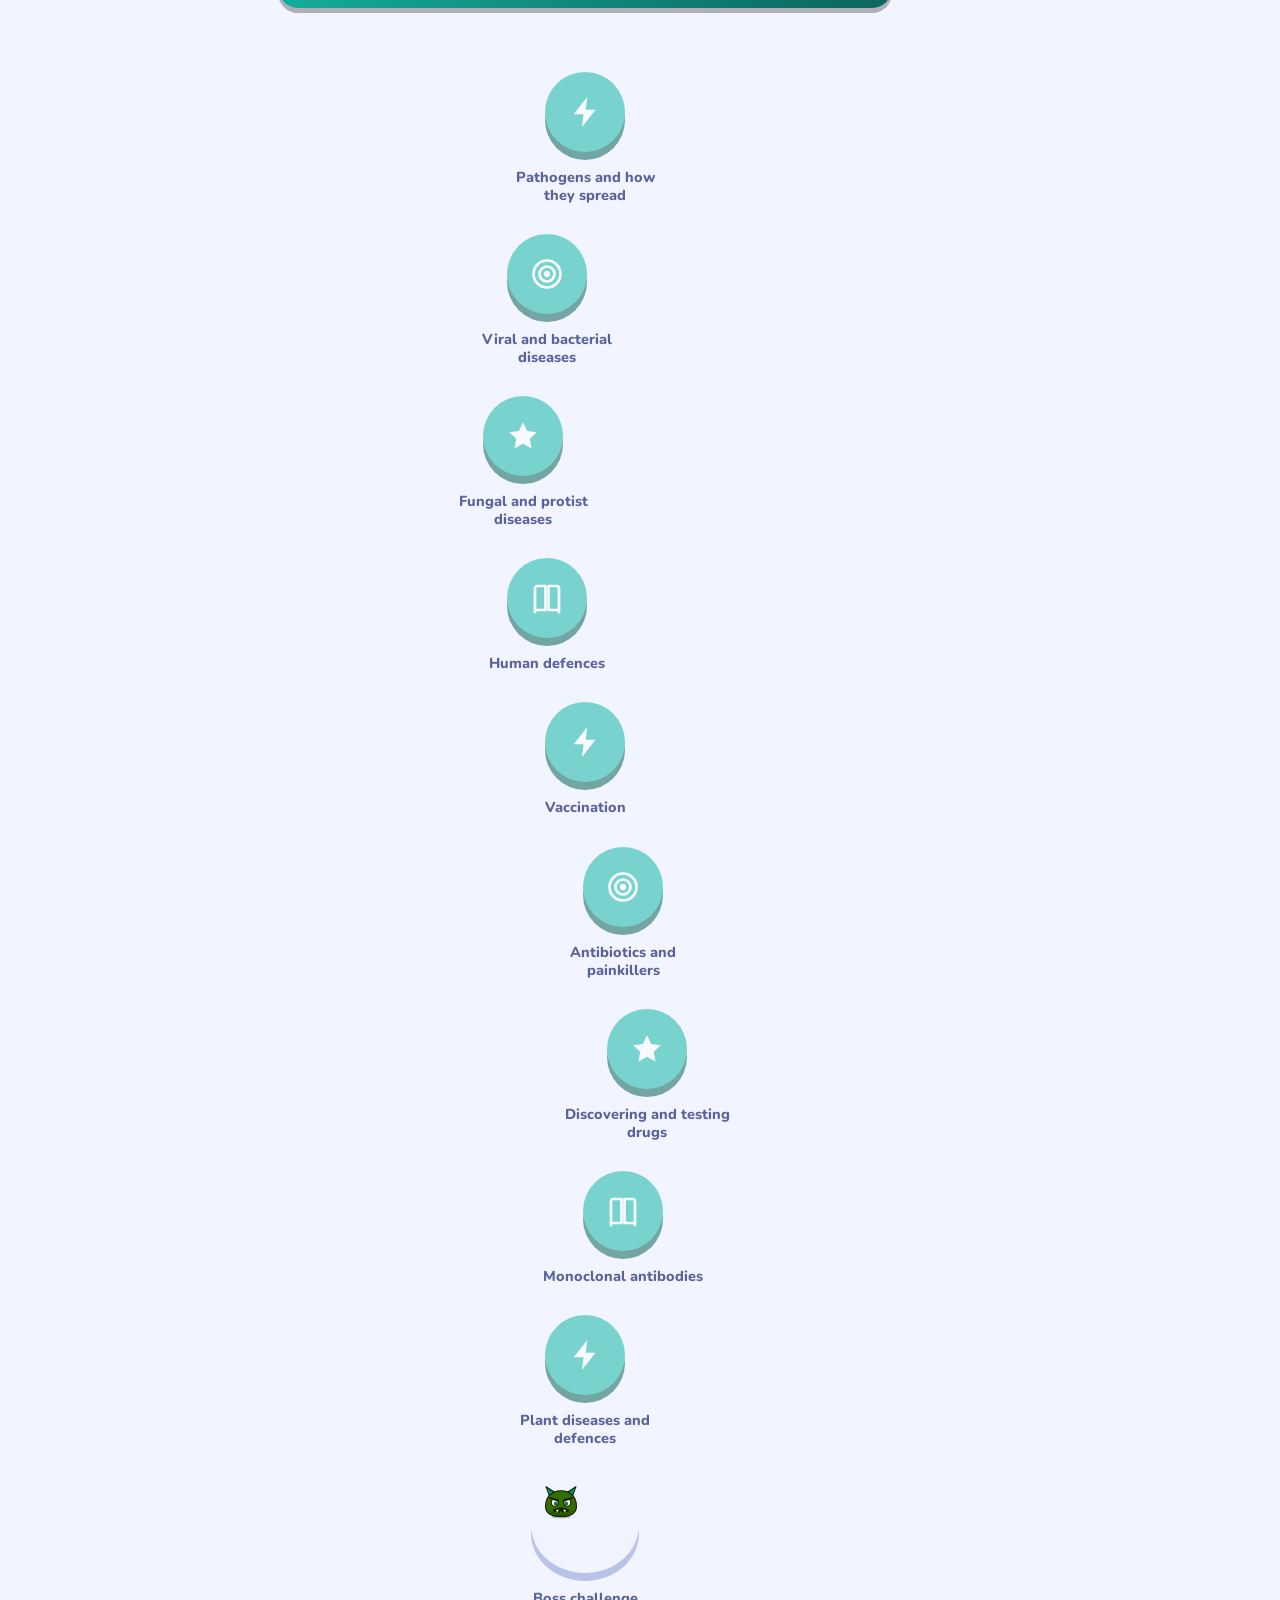
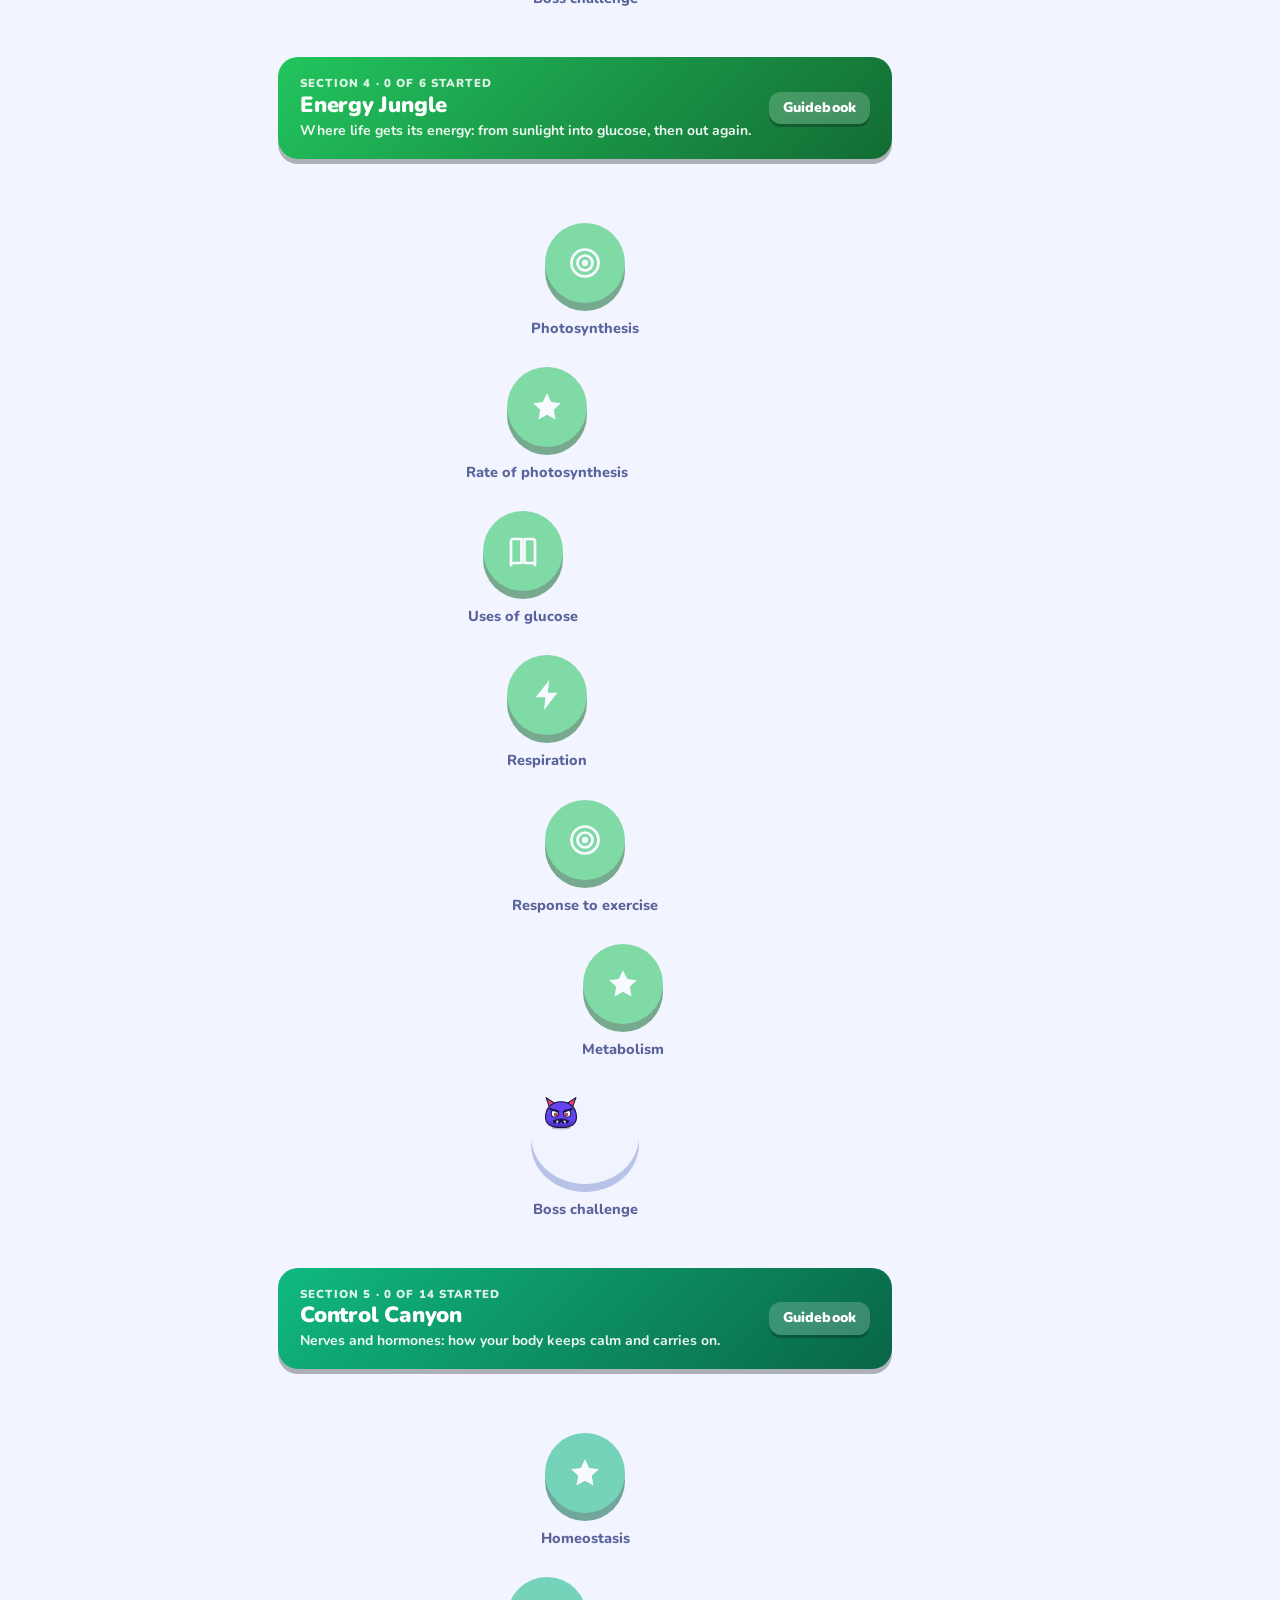
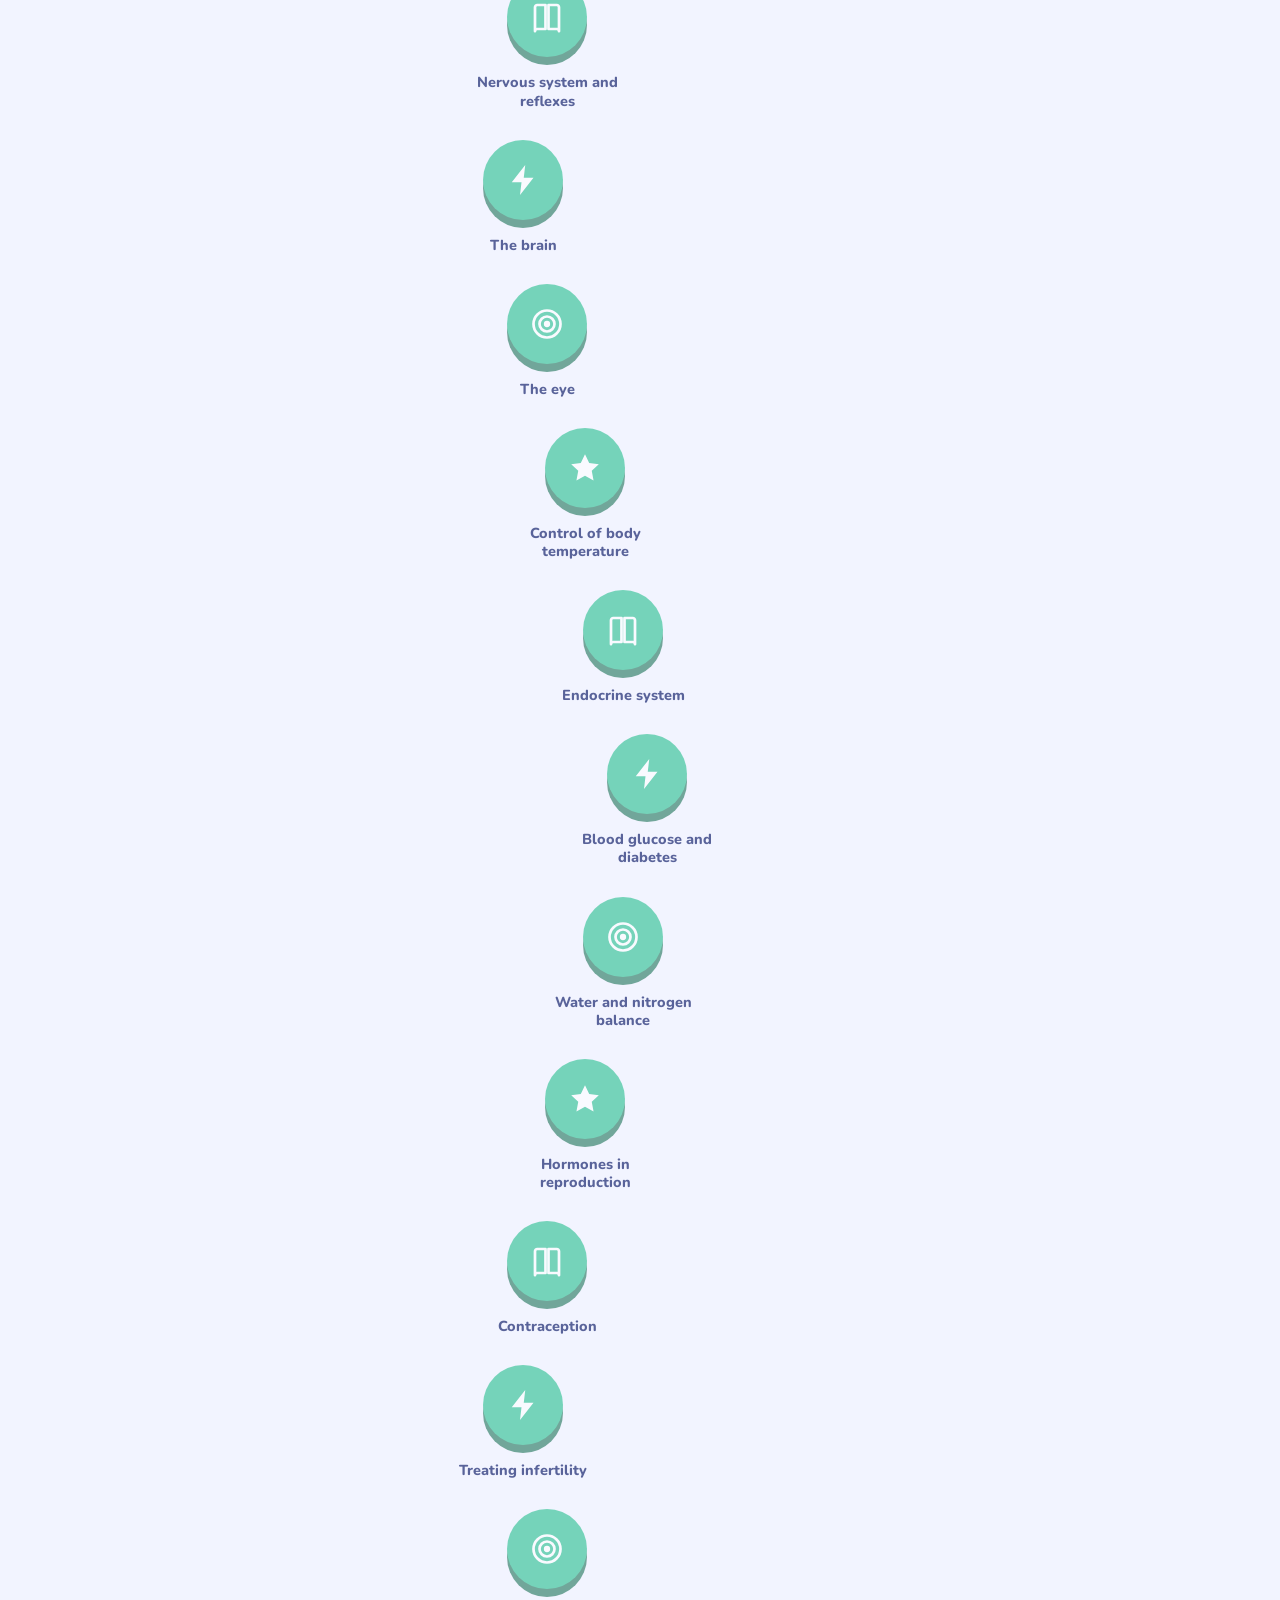
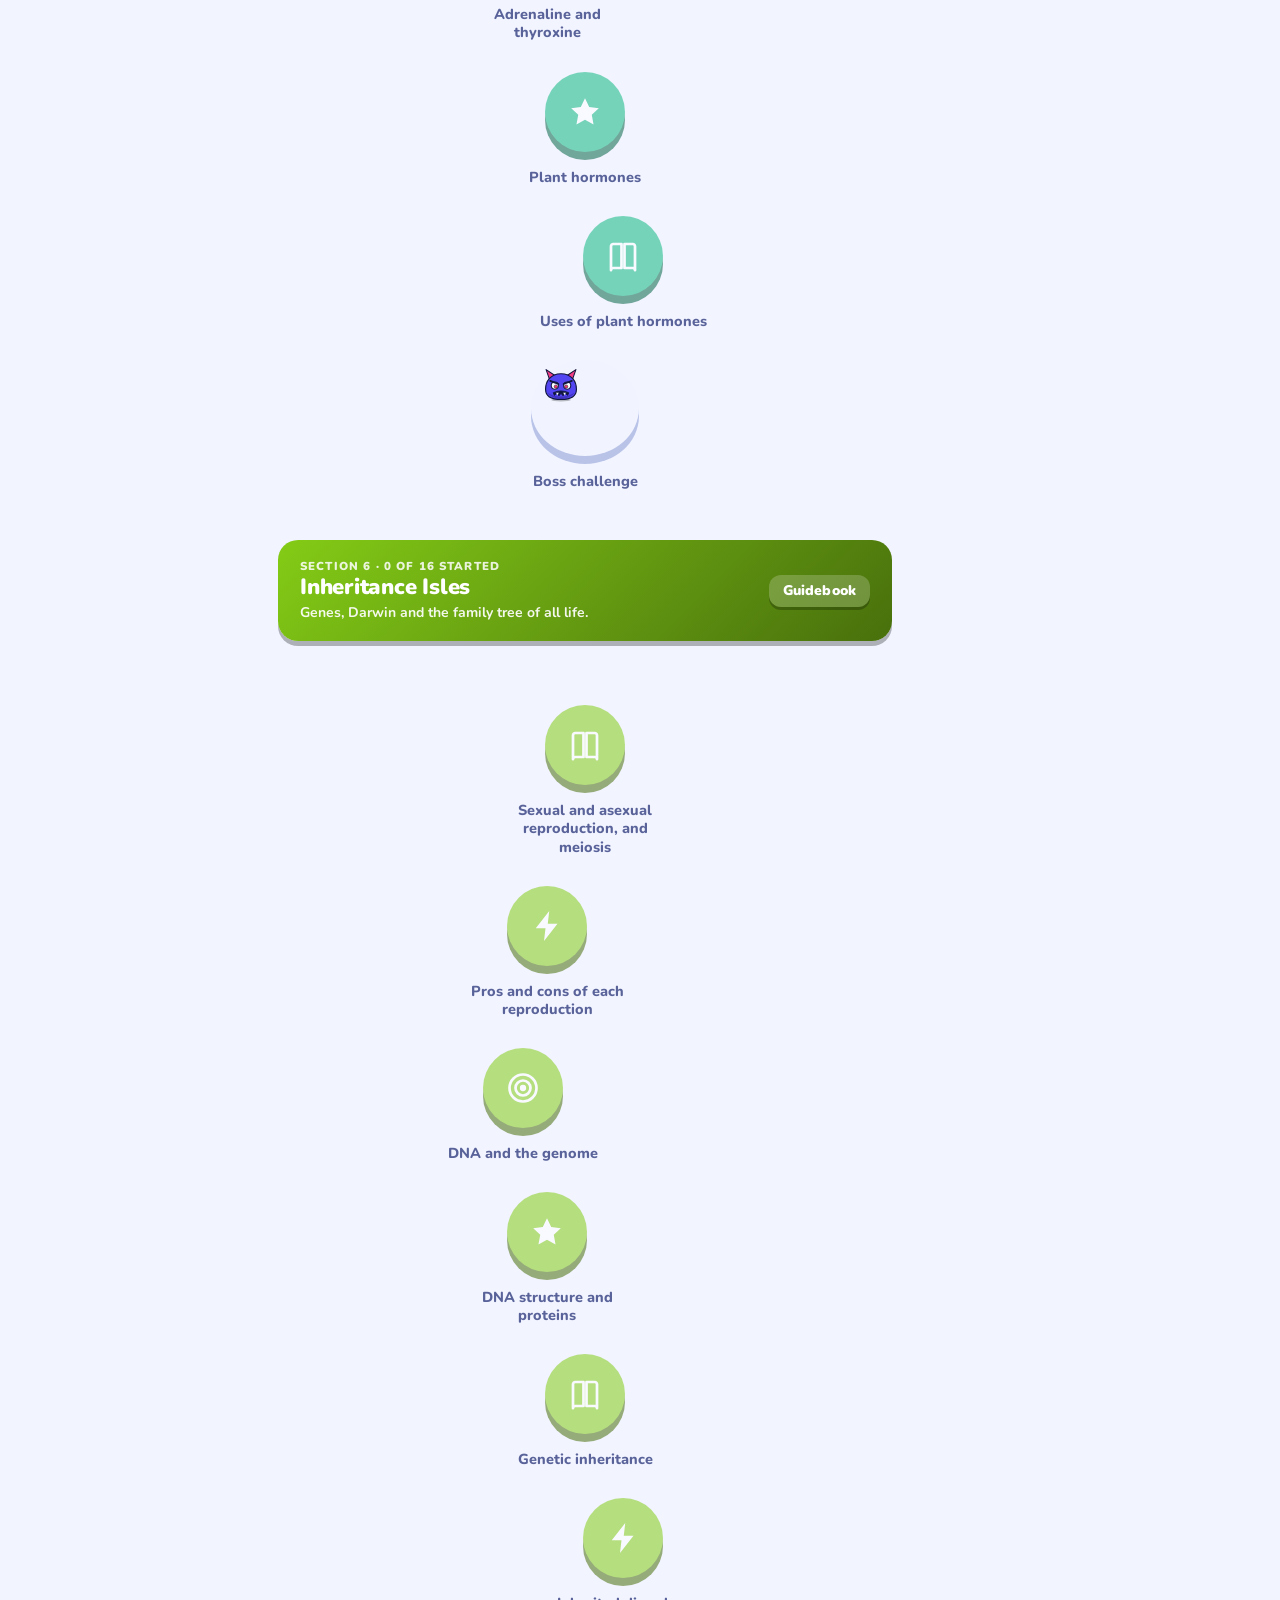
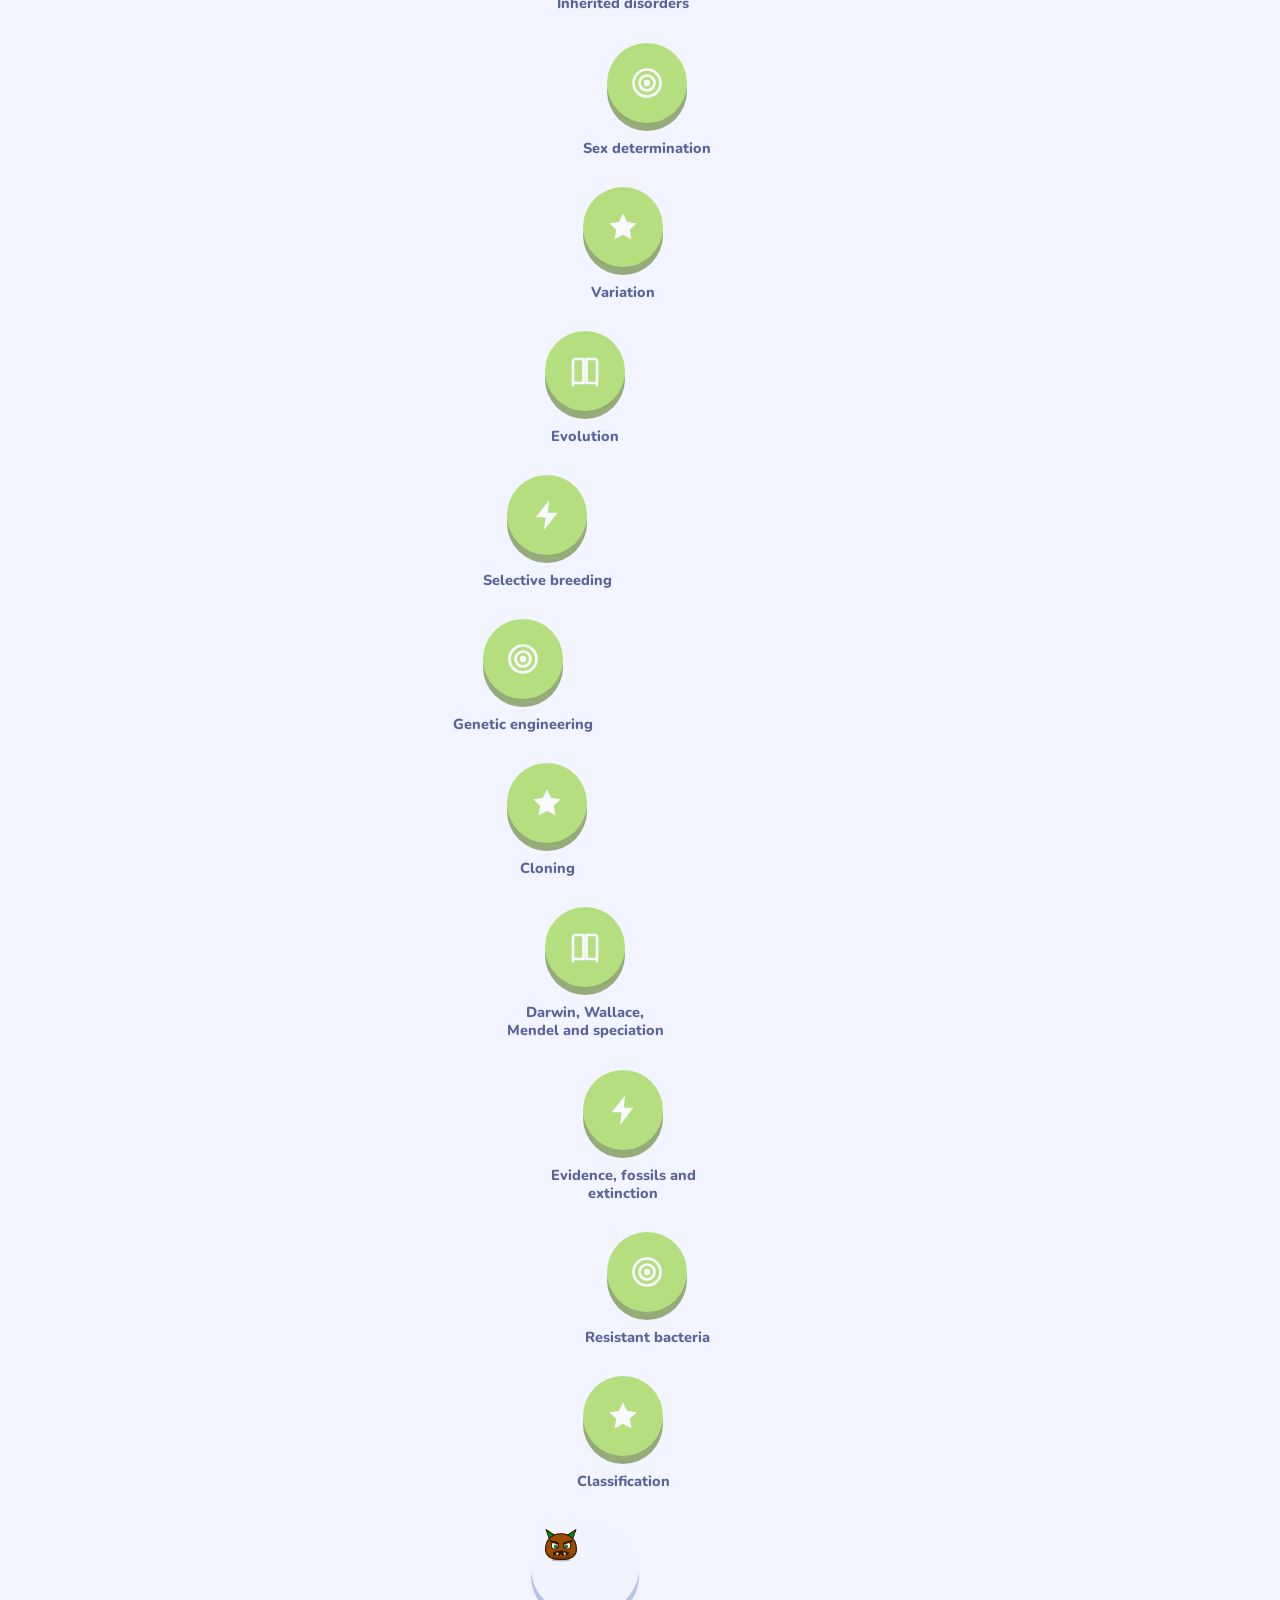
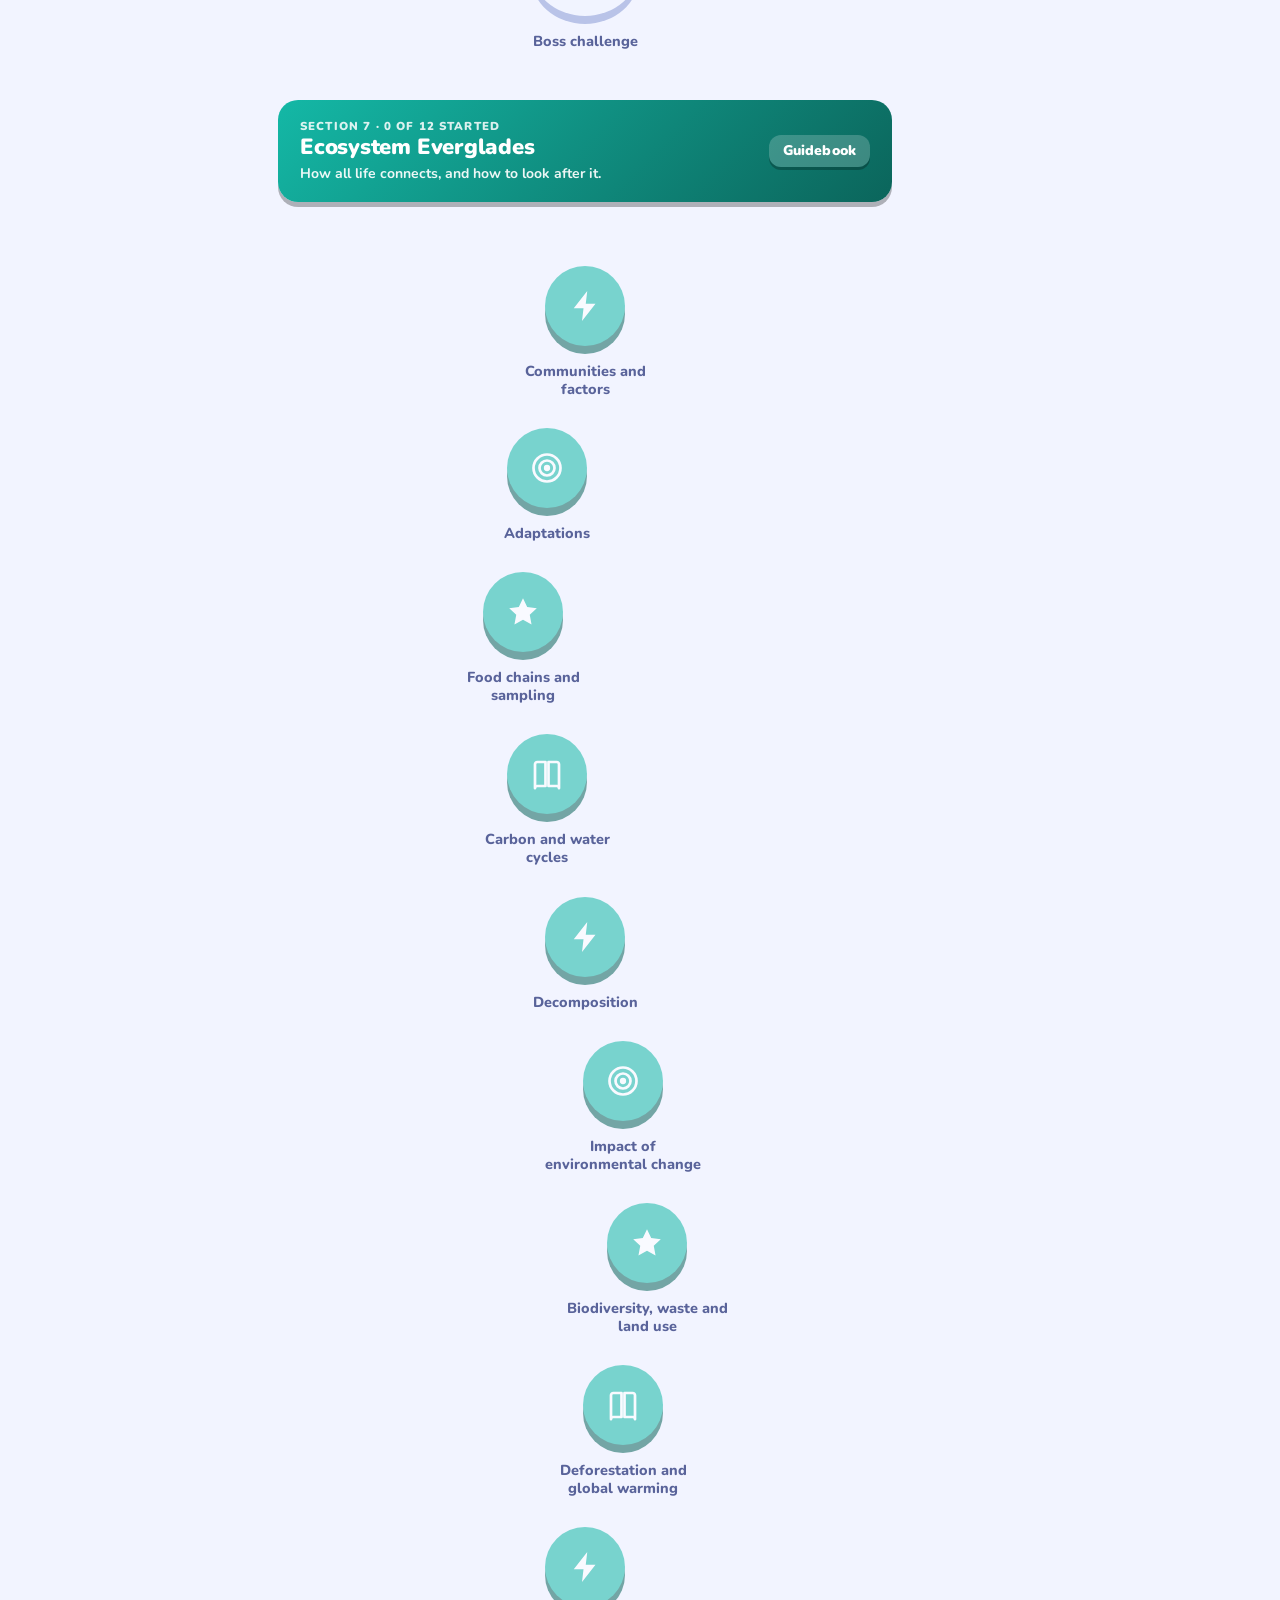
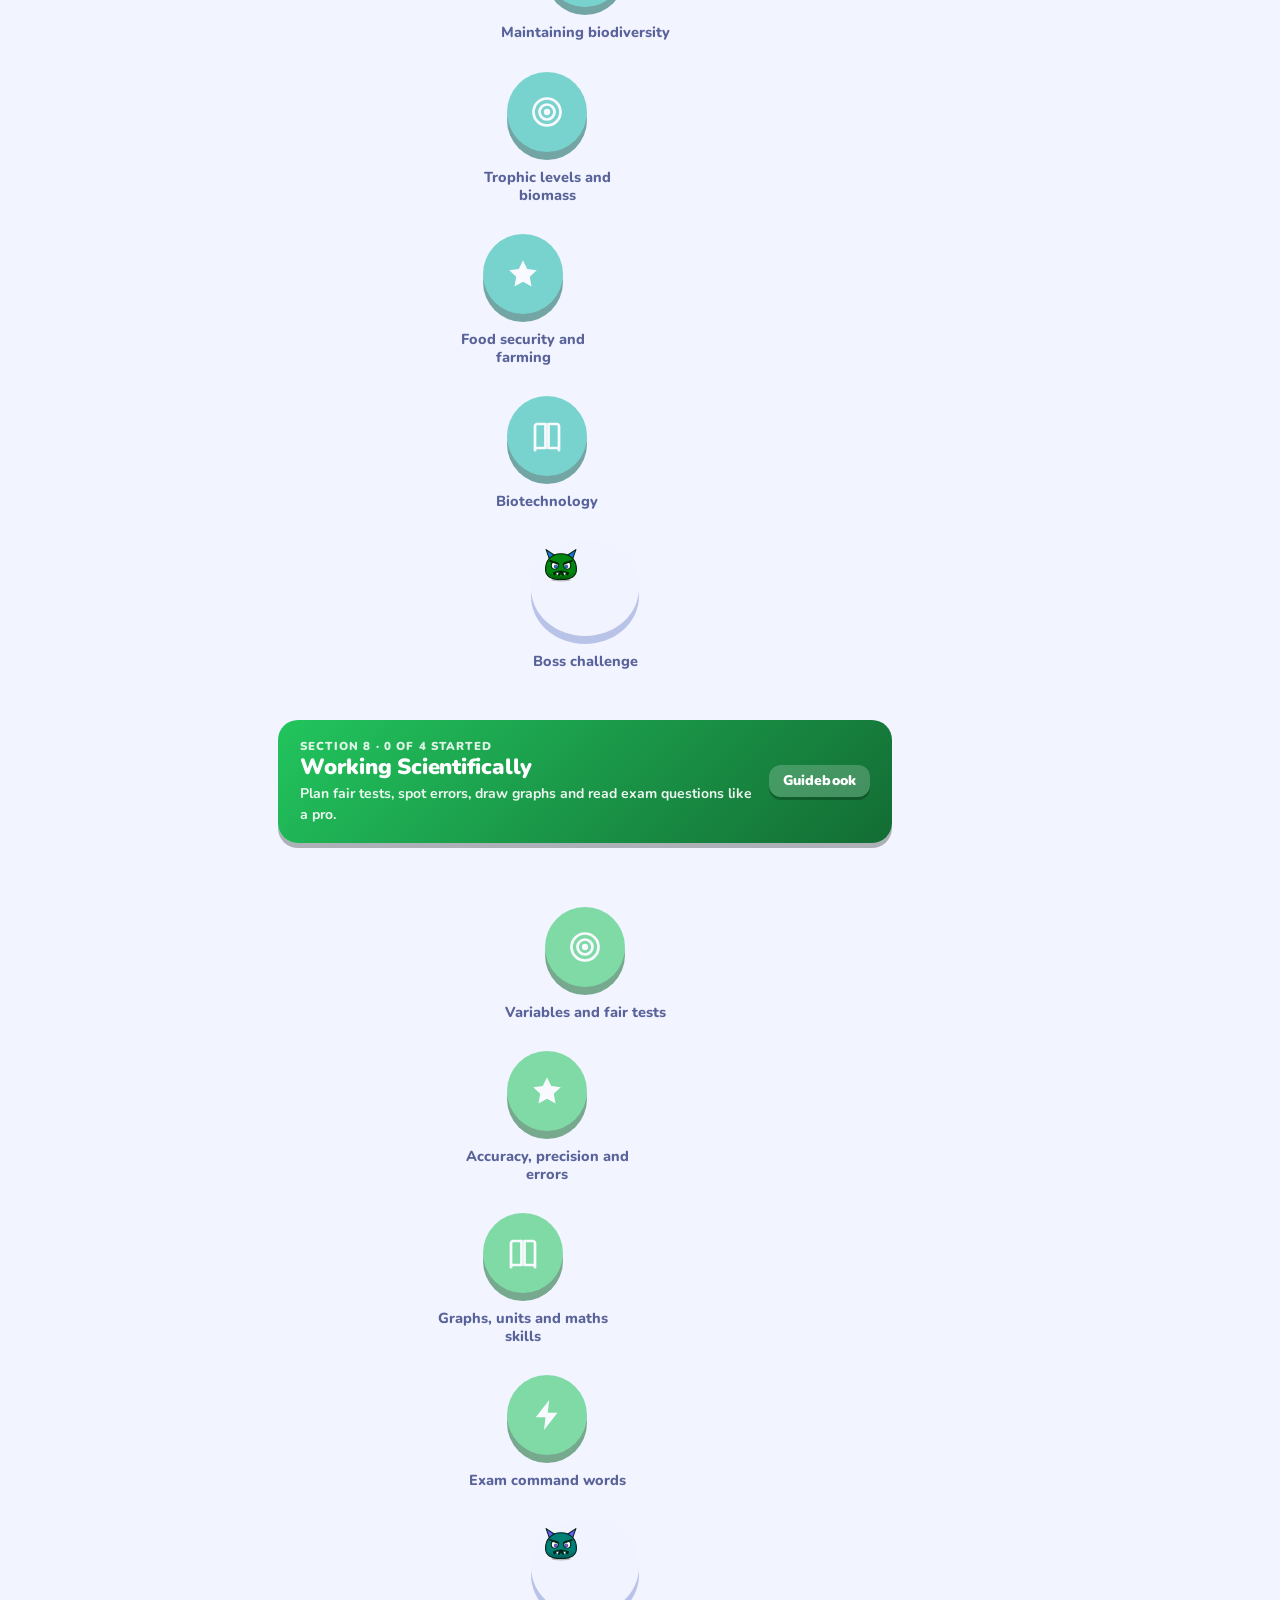
==== commit cf50701f: "How to? real-life cases for all 14 subjects, real photos and videos in lessons, Chemistry reaction l" ====
--- a/biology.html
+++ b/biology.html
@@ -15,6 +15,7 @@
 <script src="assets/icons.js"></script>
 <script src="assets/mascot.js"></script>
 <script src="assets/anim.js"></script>
+<script src="data/anim-kit.js"></script>
 <script src="assets/engine.js"></script>
 <script src="data/biology-config.js"></script>
 <script src="data/biology-1.js"></script>
@@ -27,6 +28,7 @@
 <script src="data/more-biology.js"></script>
 <script src="data/links.js"></script>
 <script src="data/written-biology.js"></script>
+<script src="data/real-biology.js"></script>
 <script>GAME.start();</script>
 </body>
 </html>
--- a/assets/game.css
+++ b/assets/game.css
@@ -548,3 +548,21 @@
 .exq{font-size:17px;font-weight:700;line-height:1.5;margin:10px 0}textarea.field{width:100%;resize:vertical;font:inherit;padding:12px;min-height:90px;box-sizing:border-box}.mslist{list-style:none;padding:0;margin:8px 0}.mslist li{margin:7px 0}.mslist label{display:flex;gap:10px;align-items:flex-start;cursor:pointer}.mslist input{margin-top:5px;width:18px;height:18px;flex:none}
 .wk{margin:14px 0}.wsteps{padding-left:22px}.wsteps li{margin:8px 0;font-size:16px}.wans{margin:10px 0}
 #ms{margin-top:22px}
+
+.hubsearch{display:flex;gap:14px;align-items:center;margin:8px 0 6px;flex-wrap:wrap}.hubsearch .field{flex:1;min-width:240px;max-width:520px;padding:12px 16px;font:inherit;border-radius:14px;border:2px solid var(--border);background:var(--surface);color:inherit}
+.hubcat{font-size:22px;margin:28px 0 12px}
+
+.photos{display:grid;grid-template-columns:repeat(auto-fit,minmax(260px,1fr));gap:14px;margin-top:12px}.photo{margin:0;background:var(--surface);border:2px solid var(--border);border-radius:16px;overflow:hidden}.photo img{display:block;width:100%;height:210px;object-fit:cover;background:#fff}.photo figcaption{padding:10px 12px;font-size:13px;display:flex;flex-direction:column;gap:3px}.photo figcaption b{font-size:14px}.photo figcaption span{color:var(--muted)}.photo figcaption a{color:var(--muted);font-size:11.5px}.nopicmsg{display:none;padding:28px 14px;text-align:center;color:var(--muted);font-size:13px}.photo.nopic img{display:none}.photo.nopic .nopicmsg{display:block}
+
+/* reaction lab */
+.rx-stage{background:#0e1830;border-radius:16px;overflow:hidden;border:2px solid var(--border)}.rx-stage canvas{display:block;width:100%;height:auto;aspect-ratio:720/420}
+.rx-ctl{display:flex;flex-wrap:wrap;gap:8px;margin:12px 0}.rx-ctl .btn[disabled]{opacity:.45}
+.rx-obs{background:var(--accent-soft);border-radius:14px;padding:12px 14px;font-weight:700;margin:6px 0 10px}
+.rx-pred{border:2px dashed var(--border);border-radius:14px;padding:12px 14px;margin-bottom:12px}.rx-opts{display:flex;flex-wrap:wrap;gap:8px;margin:8px 0}.rx-pr{font-weight:700}
+.rx-var{display:flex;flex-wrap:wrap;gap:8px;margin:0 0 10px}
+.chip{display:inline-block;border:2px solid var(--border);border-radius:999px;padding:5px 12px;font-weight:800;font-size:13px;background:var(--surface);color:inherit;text-decoration:none;cursor:pointer}.chip.on{background:var(--accent);border-color:var(--accent);color:#fff}a.chip:hover{border-color:var(--accent)}
+.rx-eqs,.rx-card{margin:10px 0;background:var(--surface);border:2px solid var(--border);border-radius:16px;padding:6px 16px 14px}.rx-card ul{padding-left:20px}.rx-card li{margin:6px 0}
+.eqbox{margin:10px 0;padding:10px 12px;background:var(--accent-soft);border-radius:12px}.eqw{font-weight:700;margin-bottom:4px}.eqs{font-size:22px;font-weight:800;line-height:1.7}.eqs .st{font-size:13px;font-weight:700;opacity:.7;margin:0 2px}.eqs b{color:var(--accent-d)}.eqi,.eqn{font-size:15px;margin-top:4px}.atoms{margin-top:8px;font-size:13px}.atom{display:inline-block;border-radius:8px;padding:2px 8px;margin:2px 4px 2px 0;font-weight:800;background:var(--surface)}.atom.ok{color:var(--good)}.atom.bad{color:#d33}
+.rx-en{font-weight:700}.rx-safe{background:#fff4d6;color:#6b4a00;border-radius:10px;padding:8px 12px}.rx-units{display:flex;flex-wrap:wrap;gap:8px}
+
+.think{border:2px solid var(--border);border-radius:12px;padding:8px 12px;margin:8px 0;background:var(--surface)}.think summary{cursor:pointer;font-weight:800}.think p{margin:8px 0 2px}
